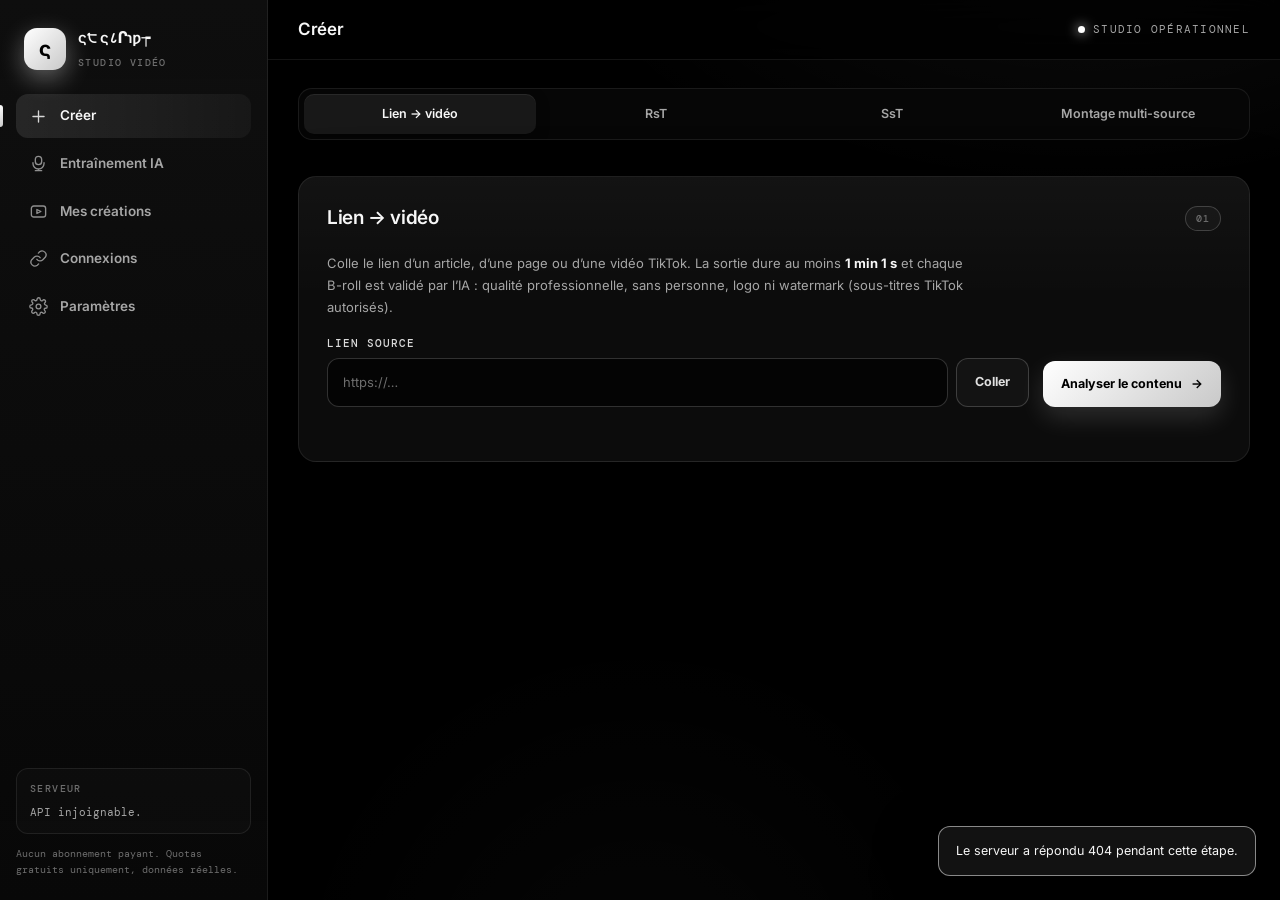
==== static/index.html @ 4347d770 "Sépare SsT et ajoute la mémoire visuelle IA Co-authored-by: arena-agent <297053741+arena-agent@users" ====
<!doctype html>
<html lang="fr">
<head>
  <meta charset="utf-8">
  <meta name="viewport" content="width=device-width, initial-scale=1, viewport-fit=cover">
  <meta name="theme-color" content="#000000">
  <meta name="description" content="ς੮ ς८Րɿƿ┮ — dashboard vidéo : lien → vidéo, RsT et montage multi-source TikTok.">
  <title>ς੮ ς८Րɿƿ┮ — Studio vidéo</title>
  <link rel="preconnect" href="https://fonts.googleapis.com">
  <link rel="preconnect" href="https://fonts.gstatic.com" crossorigin>
  <link href="https://fonts.googleapis.com/css2?family=Inter:wght@400;500;600;700;800&family=DM+Mono:wght@400;500&display=swap" rel="stylesheet">
  <link rel="stylesheet" href="/static/styles.css">
</head>
<body>
  <div class="app">

    <!-- ======================= BARRE LATÉRALE ======================= -->
    <aside class="sidebar" id="sidebar" aria-label="Navigation principale">
      <div class="brand">
        <div class="brand-mark" aria-hidden="true">ς</div>
        <div class="brand-text">
          <strong>ς੮ ς८Րɿƿ┮</strong>
          <span>Studio vidéo</span>
        </div>
      </div>

      <nav class="nav">
        <button class="nav-item active" data-view="creer">
          <svg viewBox="0 0 24 24" fill="none" stroke="currentColor" stroke-width="1.7" stroke-linecap="round" stroke-linejoin="round"><path d="M12 5v14M5 12h14"/></svg>
          <span>Créer</span>
        </button>
        <button class="nav-item" data-view="entrainement">
          <svg viewBox="0 0 24 24" fill="none" stroke="currentColor" stroke-width="1.7" stroke-linecap="round" stroke-linejoin="round"><path d="M12 3a4 4 0 0 0-4 4v2.5a4 4 0 0 0 8 0V7a4 4 0 0 0-4-4Z"/><path d="M5 11v1a7 7 0 0 0 14 0v-1M12 19v2M8 21h8"/></svg>
          <span>Entraînement IA</span>
        </button>
        <button class="nav-item" data-view="creations">
          <svg viewBox="0 0 24 24" fill="none" stroke="currentColor" stroke-width="1.7" stroke-linecap="round" stroke-linejoin="round"><rect x="3" y="5" width="18" height="14" rx="3"/><path d="m10 9.5 5 2.5-5 2.5z"/></svg>
          <span>Mes créations</span>
          <i class="nav-dot hidden" id="nav-dot"></i>
        </button>
        <button class="nav-item" data-view="connexions">
          <svg viewBox="0 0 24 24" fill="none" stroke="currentColor" stroke-width="1.7" stroke-linecap="round" stroke-linejoin="round"><path d="M10 13a5 5 0 0 0 7.5.5l3-3a5 5 0 0 0-7-7l-1.7 1.7"/><path d="M14 11a5 5 0 0 0-7.5-.5l-3 3a5 5 0 0 0 7 7l1.7-1.7"/></svg>
          <span>Connexions</span>
        </button>
        <button class="nav-item" data-view="parametres">
          <svg viewBox="0 0 24 24" fill="none" stroke="currentColor" stroke-width="1.7" stroke-linecap="round" stroke-linejoin="round"><circle cx="12" cy="12" r="3"/><path d="M19.4 15a1.7 1.7 0 0 0 .3 1.9l.1.1a2 2 0 1 1-2.8 2.8l-.1-.1a1.7 1.7 0 0 0-1.9-.3 1.7 1.7 0 0 0-1 1.5V21a2 2 0 1 1-4 0v-.2a1.7 1.7 0 0 0-1-1.5 1.7 1.7 0 0 0-1.9.3l-.1.1a2 2 0 1 1-2.8-2.8l.1-.1a1.7 1.7 0 0 0 .3-1.9 1.7 1.7 0 0 0-1.5-1H3a2 2 0 1 1 0-4h.2a1.7 1.7 0 0 0 1.5-1 1.7 1.7 0 0 0-.3-1.9l-.1-.1a2 2 0 1 1 2.8-2.8l.1.1a1.7 1.7 0 0 0 1.9.3h.1a1.7 1.7 0 0 0 1-1.5V3a2 2 0 1 1 4 0v.2a1.7 1.7 0 0 0 1 1.5h.1a1.7 1.7 0 0 0 1.9-.3l.1-.1a2 2 0 1 1 2.8 2.8l-.1.1a1.7 1.7 0 0 0-.3 1.9v.1a1.7 1.7 0 0 0 1.5 1H21a2 2 0 1 1 0 4h-.2a1.7 1.7 0 0 0-1.5 1z"/></svg>
          <span>Paramètres</span>
        </button>
      </nav>

      <div class="sidebar-foot">
        <div class="server-card" id="server-card">
          <p class="server-title">Serveur</p>
          <div class="server-rows" id="server-rows"><p class="server-row">Vérification…</p></div>
        </div>
        <p class="foot-note">Aucun abonnement payant. Quotas gratuits uniquement, données réelles.</p>
      </div>
    </aside>
    <div class="scrim" id="scrim" hidden></div>

    <!-- ======================= CONTENU PRINCIPAL ======================= -->
    <div class="main">
      <header class="topbar">
        <button class="burger" id="burger" aria-label="Ouvrir le menu">
          <svg viewBox="0 0 24 24" fill="none" stroke="currentColor" stroke-width="1.8" stroke-linecap="round"><path d="M4 7h16M4 12h16M4 17h16"/></svg>
        </button>
        <h1 class="view-title" id="view-title">Créer</h1>
        <div class="top-status" id="top-status"><i class="pulse"></i><span>Studio opérationnel</span></div>
      </header>

      <div class="content">

        <!-- ======================= VUE CRÉER ======================= -->
        <section class="view active" id="view-creer">

          <div class="seg tabs" role="tablist" id="tabs-creer">
            <button class="seg-item active" data-tab="lien" role="tab">Lien → vidéo</button>
            <button class="seg-item" data-tab="rst" role="tab">RsT</button>
            <button class="seg-item" data-tab="sst" role="tab">SsT</button>
            <button class="seg-item" data-tab="montage" role="tab">Montage multi-source</button>
          </div>

          <!-- Suivi réel de la génération -->
          <div class="card tracker hidden" id="tracker">
            <div class="tracker-head">
              <div class="tracker-copy">
                <p class="tracker-title" id="tracker-title">Génération en cours</p>
                <p class="tracker-detail" id="tracker-detail">Préparation…</p>
              </div>
              <span class="tracker-pct" id="tracker-pct">0%</span>
            </div>
            <div class="progress"><div class="progress-bar" id="tracker-bar"></div></div>
            <div class="tracker-extras">
              <div class="source-list hidden" id="tracker-sources"></div>
              <div class="rst-script hidden" id="tracker-script"></div>
            </div>
            <div class="tracker-actions">
              <button class="btn ghost danger" id="btn-cancel" disabled>Annuler le travail</button>
            </div>
          </div>

          <!-- ============ SECTION 1 : LIEN → VIDÉO ============ -->
          <div class="tool active" data-tool="lien">
            <div class="card">
              <div class="card-head">
                <h2>Lien → vidéo</h2>
                <span class="chip">01</span>
              </div>
              <p class="lead">Colle le lien d’un article, d’une page ou d’une vidéo TikTok. La sortie dure au moins <strong>1 min 1 s</strong> et chaque B-roll est validé par l’IA : qualité professionnelle, sans personne, logo ni watermark (sous-titres TikTok autorisés).</p>

              <div class="field-row">
                <div class="field grow">
                  <label for="lien-input">Lien source</label>
                  <div class="input-group">
                    <input id="lien-input" type="text" inputmode="url" placeholder="https://…" autocomplete="off">
                    <button class="btn ghost" id="lien-coller" type="button">Coller</button>
                  </div>
                </div>
                <button class="btn primary" id="btn-analyser"><span>Analyser le contenu</span><span aria-hidden="true">→</span></button>
              </div>
              <p class="status" id="statut-analyser"></p>

              <div class="hidden" id="etape-script">
                <div class="grid-2">
                  <div class="field">
                    <label for="hook">Accroche</label>
                    <textarea id="hook" rows="3"></textarea>
                  </div>
                  <div class="field">
                    <label for="corps">Script</label>
                    <textarea id="corps" rows="7"></textarea>
                  </div>
                </div>
                <div class="grid-2">
                  <div class="field">
                    <label for="mot-cle">Univers visuel (B-roll)</label>
                    <input id="mot-cle" type="text" placeholder="ex. atelier automobile cinématique">
                  </div>
                  <div class="field">
                    <label>Sous-titres</label>
                    <div class="styles" id="styles-lien"></div>
                  </div>
                </div>
                <div class="field voix-field">
                  <label for="voix-lien">Voix off · facultatif</label>
                  <div class="input-group">
                    <input id="voix-lien" class="file-input" type="file" accept=".mp3,.wav,.m4a,.aac,.ogg,.opus,audio/*">
                    <button class="btn ghost danger" id="voix-lien-clear" type="button">Retirer</button>
                  </div>
                  <p class="hint voix-hint" id="voix-lien-etat">Aucune voix off : la vidéo restera muette. MP3, WAV, M4A, AAC, OGG ou OPUS, 25 Mo maximum.</p>
                </div>
                <div class="actions">
                  <button class="btn primary" id="btn-video"><span>Générer la vidéo</span><span aria-hidden="true">✦</span></button>
                </div>
                <p class="status" id="statut-video"></p>
              </div>
            </div>
          </div>

          <!-- ============ SECTION 2 : RsT ============ -->
          <div class="tool" data-tool="rst">
            <div class="card">
              <div class="card-head">
                <h2>RsT</h2>
                <span class="chip">02</span>
              </div>
              <p class="lead">Colle <strong>jusqu’à 6 liens TikTok de départ</strong>, un par ligne. Chaque sortie dure au moins <strong>1 min 1 s</strong>. RsT analyse la vidéo, extrait <strong>3 ou 5 noms</strong>, puis l’IA ne conserve que des plans professionnels sans personne, logo ni watermark (sous-titres TikTok autorisés). Le rythme, les coupes, les zooms et les transitions reproduisent la grammaire de la source, en <strong>plans de 5 s maximum</strong>.</p>

              <div class="field">
                <div class="field-label-row">
                  <label class="field-label" for="rst-liens">Liens TikTok de départ — un par ligne</label>
                  <span class="counter" id="rst-liens-counter">0/6 liens</span>
                </div>
                <textarea id="rst-liens" rows="6" placeholder="https://www.tiktok.com/@…/video/…&#10;https://www.tiktok.com/@…/video/…"></textarea>
                <p class="hint" id="rst-liens-hint">Un travail indépendant par lien, traités l’un après l’autre par Render.</p>
                <div class="actions">
                  <button class="btn ghost" id="rst-coller" type="button">Coller</button>
                  <button class="btn ghost danger" id="rst-clear" type="button">Tout supprimer</button>
                </div>
              </div>

              <div class="field">
                <div class="field-label-row">
                  <label class="field-label" for="rst-noms-choices">Nombre de noms recherchés (TOP N)</label>
                </div>
                <div class="seg choices" id="rst-noms-choices">
                  <button class="seg-item active" data-noms="3" type="button">3 noms</button>
                  <button class="seg-item" data-noms="5" type="button">5 noms</button>
                </div>
                <p class="hint" id="rst-noms-hint">L’IA extrait les noms réellement cités dans la vidéo de départ (personnes, lieux, marques…). Chaque nom lance sa propre recherche TikTok, et chaque nom trouvé est représenté dans le montage.</p>
              </div>

              <div class="field voix-field">
                <label for="voix-rst">Voix off · facultatif</label>
                <div class="input-group">
                  <input id="voix-rst" class="file-input" type="file" accept=".mp3,.wav,.m4a,.aac,.ogg,.opus,audio/*">
                  <button class="btn ghost danger" id="voix-rst-clear" type="button">Retirer</button>
                </div>
                <p class="hint voix-hint" id="voix-rst-etat">Aucune voix off : les montages RsT resteront muets. La même voix off est appliquée à tous les liens lancés.</p>
                <p class="hint">Dans tous les cas, RsT livre à part le <strong>script .txt</strong> et une <strong>voix off .mp3 générée gratuitement</strong> (edge-tts, sans clé ni abonnement) : la vidéo finale reste muette, les deux fichiers se téléchargent à côté.</p>
              </div>

              <div class="actions">
                <button class="btn primary" id="btn-rst"><span>Trouver les vidéos et créer</span><span aria-hidden="true">✦</span></button>
              </div>
              <p class="status" id="statut-rst"></p>

              <div class="hidden" id="rst-jobs">
                <div class="list-head">
                  <h3>Travaux RsT en cours</h3>
                  <span class="counter" id="rst-jobs-counter"></span>
                </div>
                <div class="job-list" id="job-list"></div>
              </div>

              <div class="hidden" id="rst-resultats">
                <div class="list-head">
                  <h3>Vidéos trouvées par RsT</h3>
                  <span class="counter" id="rst-compteur"></span>
                </div>
                <p class="hint" id="rst-resume"></p>
                <div class="found-blocs" id="rst-found"></div>
              </div>
            </div>
          </div>

          <!-- ============ SECTION SsT : TOP N MANUEL ============ -->
          <div class="tool" data-tool="sst">
            <div class="card">
              <div class="card-head">
                <h2>SsT</h2>
                <span class="chip">03</span>
              </div>
              <p class="lead">Colle une vidéo TikTok source, choisis <strong>TOP 3 ou TOP 5</strong> et saisis exactement les noms à traiter. Ici, l’IA ne remplace ni n’invente jamais un nom : une recherche indépendante et équitable est lancée pour chaque nom. La vidéo source sert uniquement de référence de rythme et de montage.</p>
              <div class="field">
                <label for="sst-lien">Vidéo TikTok source</label>
                <div class="input-group">
                  <input id="sst-lien" type="text" inputmode="url" placeholder="https://www.tiktok.com/@…/video/…" autocomplete="off">
                  <button class="btn ghost" id="sst-coller" type="button">Coller</button>
                </div>
              </div>
              <div class="field">
                <label>Classement</label>
                <div class="seg choices" id="sst-nombre-choices">
                  <button class="seg-item active" data-sst-nombre="3" type="button">TOP 3</button>
                  <button class="seg-item" data-sst-nombre="5" type="button">TOP 5</button>
                </div>
              </div>
              <div class="field">
                <div class="field-label-row">
                  <label class="field-label">Noms saisis manuellement</label>
                  <span class="counter" id="sst-noms-counter">0/3</span>
                </div>
                <div class="sst-noms" id="sst-noms">
                  <input data-sst-nom="0" type="text" placeholder="Nom 1" autocomplete="off">
                  <input data-sst-nom="1" type="text" placeholder="Nom 2" autocomplete="off">
                  <input data-sst-nom="2" type="text" placeholder="Nom 3" autocomplete="off">
                  <input data-sst-nom="3" type="text" placeholder="Nom 4" autocomplete="off" hidden>
                  <input data-sst-nom="4" type="text" placeholder="Nom 5" autocomplete="off" hidden>
                </div>
                <p class="hint">Les noms sont transmis tels quels. Ils doivent être tous différents ; l’IA ne peut pas en ajouter un autre.</p>
              </div>
              <div class="field">
                <label for="sst-profil">Profil d’entraînement visuel · facultatif</label>
                <select id="sst-profil"><option value="">Aucun profil</option></select>
                <button class="btn ghost" id="sst-open-training" type="button">Ouvrir Entraînement IA ↗</button>
              </div>
              <div class="actions">
                <button class="btn primary" id="btn-sst"><span>Rechercher et créer SsT</span><span aria-hidden="true">✦</span></button>
              </div>
              <p class="status" id="statut-sst"></p>
              <div class="sst-rules">
                <span>✓ sources validées par Gemini</span><span>✓ plans ≤ 5 s</span><span>✓ sortie ≥ 1 min 1 s</span>
              </div>
            </div>
          </div>

          <!-- ============ SECTION 4 : MONTAGE MULTI-SOURCE ============ -->
          <div class="tool" data-tool="montage">
            <div class="card">
              <div class="card-head">
                <h2>Montage multi-source</h2>
                <span class="chip">04</span>
              </div>
              <p class="lead">Colle manuellement jusqu’à 20 liens TikTok. Chaque vidéo est regardée par l’IA ; seuls les plans professionnels sans personne, logo ni watermark (sous-titres TikTok autorisés) sont montés. La sortie dure au moins <strong>1 min 1 s</strong>.</p>

              <div class="seg sub" id="montage-tabs" role="tablist">
                <button class="seg-item active" data-mtab="script" role="tab">Script</button>
                <button class="seg-item" data-mtab="sources" role="tab">Sources</button>
                <button class="seg-item" data-mtab="reference" role="tab">Référence</button>
                <button class="seg-item" data-mtab="reglages" role="tab">Réglages</button>
              </div>

              <!-- Script -->
              <div class="mtab active" data-mtab="script">
                <div class="field">
                  <label for="mon-title">Nom de la création</label>
                  <input id="mon-title" type="text" maxlength="120" placeholder="ex. Freins carbone — vidéo 1">
                </div>
                <div class="field">
                  <label for="mon-hook">Accroche</label>
                  <textarea id="mon-hook" rows="3" placeholder="L’accroche guide les coupes rapides des 3 à 5 premières secondes."></textarea>
                </div>
                <div class="field">
                  <label for="mon-corps">Script</label>
                  <textarea id="mon-corps" rows="6" placeholder="Le corps du script, phrase par phrase."></textarea>
                </div>
              </div>

              <!-- Sources -->
              <div class="mtab" data-mtab="sources">
                <div class="meta-row">
                  <label class="field-label" for="mon-liens">Liens TikTok — un par ligne</label>
                  <span class="counter" id="liens-counter">0/20 liens</span>
                </div>
                <textarea id="mon-liens" rows="7" placeholder="https://www.tiktok.com/@…/video/…"></textarea>
                <p class="hint" id="source-limit">Paramètres après « ? » retirés, doublons supprimés.</p>
                <div class="actions spread">
                  <button class="btn ghost" id="btn-coller-sources" type="button">
                    <svg viewBox="0 0 24 24" fill="none" stroke="currentColor" stroke-width="1.7" stroke-linecap="round" stroke-linejoin="round"><rect x="8" y="3" width="8" height="4" rx="1"/><path d="M16 5h2a2 2 0 0 1 2 2v12a2 2 0 0 1-2 2H6a2 2 0 0 1-2-2V7a2 2 0 0 1 2-2h2"/></svg>
                    Coller
                  </button>
                  <button class="btn ghost" id="btn-diagnostic" type="button">
                    <svg viewBox="0 0 24 24" fill="none" stroke="currentColor" stroke-width="1.7" stroke-linecap="round" stroke-linejoin="round"><path d="M20 6 9 17l-5-5"/></svg>
                    Valider
                  </button>
                  <button class="btn ghost danger" id="btn-clear-sources" type="button">
                    <svg viewBox="0 0 24 24" fill="none" stroke="currentColor" stroke-width="1.7" stroke-linecap="round" stroke-linejoin="round"><path d="M3 6h18M8 6V4a1 1 0 0 1 1-1h6a1 1 0 0 1 1 1v2m2 0v14a2 2 0 0 1-2 2H8a2 2 0 0 1-2-2V6"/></svg>
                    Tout supprimer
                  </button>
                </div>

                <div class="diagnostic hidden" id="diagnostic">
                  <p class="diagnostic-title" id="diagnostic-title"></p>
                  <p class="estimate" id="estimate"></p>
                  <div class="source-list" id="diagnostic-sources"></div>
                </div>
              </div>

              <!-- Référence -->
              <div class="mtab" data-mtab="reference">
                <div class="field">
                  <label for="mon-style-ref">Vidéo TikTok de référence de montage · facultatif</label>
                  <div class="input-group">
                    <input id="mon-style-ref" type="text" inputmode="url" placeholder="https://www.tiktok.com/@…/video/…">
                    <button class="btn ghost" id="ref-coller" type="button">Coller</button>
                  </div>
                </div>
                <p class="hint">Le rythme, la cadence, les coupes, transitions, zooms et sous-titres sont reproduits aussi fidèlement que possible. Si ce champ reste vide, la première source sert automatiquement de référence. Ses images, son son, son texte, son logo et son watermark ne sont jamais copiés.</p>
                <div class="actions">
                  <button class="btn ghost" id="btn-reference"><span>Récupérer le script de la référence</span><span aria-hidden="true">→</span></button>
                </div>
                <p class="status" id="statut-reference"></p>
              </div>

              <!-- Réglages -->
              <div class="mtab" data-mtab="reglages">
                <div class="field">
                  <label>Mode de génération</label>
                  <div class="mode-cards" id="mode-cards">
                    <label class="mode-card">
                      <input type="radio" name="mode-global" value="rapide">
                      <strong>Rapide</strong>
                      <span>Export 720 × 1280, priorité à la vitesse sur Render gratuit.</span>
                    </label>
                    <label class="mode-card">
                      <input type="radio" name="mode-global" value="qualite">
                      <strong>Qualité</strong>
                      <span id="mode-qualite-desc">Encodage plus fin (CRF 21) et 1080 × 1920 si l’instance l’autorise.</span>
                    </label>
                  </div>
                </div>
                <div class="field">
                  <label>Intensité des transitions</label>
                  <div class="seg choices" id="intensite-choices">
                    <button class="seg-item" data-intensite="0" type="button">Aucune</button>
                    <button class="seg-item" data-intensite="1" type="button">Légère</button>
                    <button class="seg-item" data-intensite="2" type="button">Modérée</button>
                    <button class="seg-item" data-intensite="3" type="button">Forte</button>
                  </div>
                  <p class="hint">De « coupes franches uniquement » à « transitions appuyées entre chaque plan ». Ces réglages s’appliquent aux quatre sections.</p>
                </div>
                <div class="field">
                  <label>Sous-titres (sans référence de style)</label>
                  <div class="styles" id="styles-montage"></div>
                </div>
                <div class="field voix-field">
                  <label for="voix-montage">Voix off · facultatif</label>
                  <div class="input-group">
                    <input id="voix-montage" class="file-input" type="file" accept=".mp3,.wav,.m4a,.aac,.ogg,.opus,audio/*">
                    <button class="btn ghost danger" id="voix-montage-clear" type="button">Retirer</button>
                  </div>
                  <p class="hint voix-hint" id="voix-montage-etat">Aucune voix off : le montage restera muet. MP3, WAV, M4A, AAC, OGG ou OPUS, 25 Mo maximum.</p>
                </div>
                <p class="hint" id="export-courant"></p>
              </div>

              <div class="actions spread wrap">
                <button class="btn ghost" id="btn-add-project" disabled>+ Ajouter à la file</button>
                <button class="btn primary" id="btn-montage" disabled><span>Créer la vidéo</span><span aria-hidden="true">✦</span></button>
              </div>
              <p class="status" id="statut-montage"></p>

              <div class="drafts hidden" id="batch-drafts">
                <div class="list-head">
                  <h3>Projets préparés</h3>
                  <span class="counter" id="batch-counter">0/6</span>
                </div>
                <div class="draft-list" id="batch-draft-list"></div>
                <button class="btn primary full" id="btn-launch-batch"><span>Lancer la file</span><span aria-hidden="true">✦</span></button>
              </div>
            </div>
          </div>
        </section>

        <!-- ======================= VUE ENTRAÎNEMENT IA (séparée de Créer) ======================= -->
        <section class="view" id="view-entrainement">
          <div class="card">
            <div class="card-head"><h2>Entraînement IA</h2><span class="chip">VISUEL</span></div>
            <p class="lead">Crée une mémoire visuelle persistante par sujet. Gemini regarde chaque exemple, repère les passages propres et conserve une signature positive et négative. Les nouvelles candidates ne sont ajoutées qu’après leur validation visuelle complète.</p>
            <div class="grid-2 training-form">
              <div class="field">
                <label for="profil-nom">Nom du sujet</label>
                <input id="profil-nom" type="text" maxlength="160" placeholder="Sujet à reconnaître exactement">
              </div>
              <div class="field">
                <label for="profil-alias">Alias</label>
                <input id="profil-alias" type="text" placeholder="un alias, un autre alias">
              </div>
            </div>
            <div class="grid-2">
              <div class="field">
                <label for="profil-bons">Bons exemples TikTok</label>
                <textarea id="profil-bons" rows="6" placeholder="Un lien TikTok par ligne"></textarea>
                <p class="hint">Plans propres du sujet demandé : Gemini vérifiera sujet, timestamps, personnes, watermark, logos et textes.</p>
              </div>
              <div class="field">
                <label for="profil-mauvais">Mauvais exemples TikTok</label>
                <textarea id="profil-mauvais" rows="6" placeholder="Un lien TikTok par ligne"></textarea>
                <p class="hint">Contre-exemples : hors sujet, personne, watermark, logo ajouté, pseudo, sticker ou mauvaise qualité.</p>
              </div>
            </div>
            <div class="actions">
              <button class="btn primary" id="btn-analyser-profil"><span>Analyser avec l’IA et alimenter</span><span aria-hidden="true">✦</span></button>
              <button class="btn ghost" id="btn-nouveau-profil" type="button">Nouveau profil</button>
            </div>
            <p class="status" id="statut-profil"></p>
            <div class="training-result hidden" id="training-result"></div>
          </div>
          <div class="card">
            <div class="card-head"><h2>Profils mémorisés</h2><span class="counter" id="training-profile-count">0 profil</span></div>
            <p class="hint">Synchronisés entre le localStorage de ce navigateur et le fichier JSON privé de ta session serveur. Supprimer un profil le retire des deux emplacements.</p>
            <div class="training-profile-list" id="training-profile-list"><p class="hint">Chargement…</p></div>
          </div>
        </section>

        <!-- ======================= VUE MES CRÉATIONS ======================= -->
        <section class="view" id="view-creations">
          <div class="card player-card hidden" id="player-card">
            <p class="section-label" id="player-title">Dernier rendu</p>
            <div class="player-frame"><video id="lecteur" controls playsinline></video></div>
            <div class="player-actions">
              <a class="btn ghost" id="telecharger" download>
                <svg viewBox="0 0 24 24" fill="none" stroke="currentColor" stroke-width="1.7" stroke-linecap="round" stroke-linejoin="round"><path d="M12 3v12m0 0 4-4m-4 4-4-4M4 17v2a2 2 0 0 0 2 2h12a2 2 0 0 0 2-2v-2"/></svg>
                Télécharger
              </a>
              <button class="btn ghost" id="save-drive">Envoyer sur Drive</button>
              <a class="btn ghost hidden" id="drive-link" target="_blank" rel="noopener">Ouvrir dans Drive ↗</a>
            </div>
            <p class="drive-message" id="drive-message"></p>
          </div>

          <div class="card">
            <div class="card-head">
              <h2>Mes créations</h2>
              <button class="icon-btn" id="refresh-history" title="Actualiser" aria-label="Actualiser">
                <svg viewBox="0 0 24 24" fill="none" stroke="currentColor" stroke-width="1.8" stroke-linecap="round" stroke-linejoin="round"><path d="M21 12a9 9 0 1 1-2.6-6.3M21 3v6h-6"/></svg>
              </button>
            </div>
            <p class="hint">Historique réel des 6 dernières heures de ce navigateur : progression en direct, lecture, téléchargement, Drive et annulation. Une actualisation reprend le suivi.</p>
            <div class="history-list" id="history-list"><p class="hint">Chargement…</p></div>
          </div>
        </section>

        <!-- ======================= VUE CONNEXIONS ======================= -->
        <section class="view" id="view-connexions">
          <div class="card connexions">
            <div class="card-head"><h2>Connexions</h2></div>
            <p class="lead">Connecte tes comptes pour la sauvegarde automatique sur Google Drive et l’accès TikTok. Aucun faux compte : chaque connexion passe par l’OAuth officiel du service concerné.</p>

            <div class="integration">
              <div class="integration-top">
                <div class="service-icon tiktok" aria-hidden="true">
                  <svg viewBox="0 0 24 24" fill="currentColor"><path d="M19.59 6.69a4.83 4.83 0 0 1-3.77-4.25V2h-3.45v13.67a2.9 2.9 0 1 1-2-2.76V9.4a6.34 6.34 0 1 0 5.45 6.27V8.73a8.2 8.2 0 0 0 4.77 1.52V6.82c-.34 0-.67-.05-1-.13Z"/></svg>
                </div>
                <div class="service-info">
                  <p class="service-name">TikTok</p>
                  <p class="service-state" id="tiktok-state">Vérification…</p>
                </div>
              </div>
              <button class="btn ghost full" id="connect-tiktok">Connecter TikTok</button>
            </div>

            <div class="integration">
              <div class="integration-top">
                <div class="service-icon drive" aria-hidden="true">
                  <svg viewBox="0 0 24 24"><path fill="#4285F4" d="m8.5 3-6 10.4 3 5.2 6-10.4z"/><path fill="#34A853" d="M8.5 3h6l6 10.4h-6z"/><path fill="#FBBC04" d="M5.5 18.6h12l3-5.2h-12z"/></svg>
                </div>
                <div class="service-info">
                  <p class="service-name">Google Drive</p>
                  <p class="service-state" id="drive-state">Vérification…</p>
                </div>
              </div>
              <button class="btn ghost full" id="connect-drive">Activer la sauvegarde</button>
            </div>

            <p class="foot-note">Les jetons restent côté serveur et ne sont jamais inclus dans le code. Aucun abonnement payant n’est nécessaire.</p>
          </div>
        </section>

        <!-- ======================= VUE PARAMÈTRES ======================= -->
        <section class="view" id="view-parametres">
          <div class="card">
            <div class="card-head"><h2>Paramètres de génération</h2></div>
            <p class="lead">Ces réglages s’appliquent aux quatre sections : Lien → vidéo, RsT, SsT et Montage multi-source. Ils sont conservés dans ce navigateur.</p>

            <div class="field">
              <label>Mode de génération</label>
              <div class="mode-cards" id="mode-cards-parametres">
                <label class="mode-card">
                  <input type="radio" name="mode-parametres" value="rapide">
                  <strong>Rapide</strong>
                  <span>Export 720 × 1280 · 24 FPS · pensé pour finir dans les quotas Render gratuits.</span>
                </label>
                <label class="mode-card">
                  <input type="radio" name="mode-parametres" value="qualite">
                  <strong>Qualité</strong>
                  <span>Encodage plus fin (CRF 21) et 1080 × 1920 si l’instance l’autorise, sinon 720 × 1280.</span>
                </label>
              </div>
            </div>

            <div class="field">
              <label>Intensité des transitions</label>
              <div class="seg choices" id="intensite-choices-parametres">
                <button class="seg-item" data-intensite="0" type="button">Aucune</button>
                <button class="seg-item" data-intensite="1" type="button">Légère</button>
                <button class="seg-item" data-intensite="2" type="button">Modérée</button>
                <button class="seg-item" data-intensite="3" type="button">Forte</button>
              </div>
              <p class="hint">« Aucune » ne garde que des coupes franches ; « Forte » appuie les fondus, glissements et zooms entre les plans.</p>
            </div>
            <p class="hint" id="export-courant-parametres"></p>
          </div>

          <div class="card">
            <div class="card-head"><h2>Serveur</h2></div>
            <div class="server-rows big" id="parametres-server"></div>
            <p class="foot-note">Limites réelles de cette instance, lues depuis l’API. Aucune donnée n’est inventée : si un service est absent, il est signalé comme tel.</p>
          </div>
        </section>

      </div>
    </div>
  </div>

  <div class="toast" id="toast" role="status" aria-live="polite"></div>

  <script src="/static/job-utils.js"></script>
  <script src="/static/main.js"></script>
</body>
</html>
---- static/styles.css ----
/* =====================================================================
   ς੮ ς८Րɿƿ┮ — Dashboard vidéo · thème noir & blanc minimal
   HTML/CSS/JS natif uniquement, aucune dépendance.
   ===================================================================== */

:root {
  /* Thème noir & blanc minimal : aucun violet, aucun cyan. L'accent est le blanc pur. */
  --bg: #000000;
  --bg-soft: #060606;
  --panel: #0c0c0c;
  --panel-2: #121212;
  --panel-3: #181818;
  --line: rgba(255, 255, 255, 0.08);
  --line-strong: rgba(255, 255, 255, 0.18);
  --text: #f7f7f7;
  --muted: #a6a6a6;
  --faint: #6e6e6e;
  --accent: #ffffff;
  --accent-2: #d4d4d4;
  --accent-soft: rgba(255, 255, 255, 0.10);
  --accent-grad: linear-gradient(135deg, #ffffff 0%, #c9c9c9 100%);
  --on-accent: #000000;
  --success: #ffffff;
  --success-soft: rgba(255, 255, 255, 0.10);
  --warning: #bdbdbd;
  --danger: #ffffff;
  --danger-soft: rgba(255, 255, 255, 0.08);
  --radius: 18px;
  --radius-sm: 12px;
  --shadow: 0 22px 60px rgba(0, 0, 0, 0.75);
  --font-sans: "Inter", system-ui, -apple-system, "Segoe UI", sans-serif;
  --font-display: "Inter", var(--font-sans);
  --font-mono: "DM Mono", ui-monospace, "SF Mono", monospace;
  --sidebar-w: 268px;
}

* { box-sizing: border-box; margin: 0; padding: 0; }

html {
  color-scheme: dark;
  -webkit-text-size-adjust: 100%;
}

body {
  min-width: 320px;
  min-height: 100vh;
  color: var(--text);
  background: var(--bg);
  font-family: var(--font-sans);
  font-size: 14px;
  line-height: 1.6;
  -webkit-font-smoothing: antialiased;
  overflow-x: hidden;
}

body::before {
  content: "";
  position: fixed;
  inset: 0;
  z-index: -1;
  background:
    radial-gradient(900px 500px at 85% -10%, rgba(255, 255, 255, 0.055), transparent 60%),
    radial-gradient(700px 420px at -10% 30%, rgba(255, 255, 255, 0.03), transparent 55%),
    radial-gradient(600px 600px at 50% 110%, rgba(255, 255, 255, 0.025), transparent 60%);
  pointer-events: none;
}

button, input, textarea, select { font: inherit; color: inherit; }
button, a { color: inherit; }
button { cursor: pointer; background: none; border: 0; }
a { text-decoration: none; }
svg { display: block; }

.hidden { display: none !important; }

/* ============================== STRUCTURE ============================== */

.app {
  display: grid;
  grid-template-columns: var(--sidebar-w) minmax(0, 1fr);
  min-height: 100vh;
}

/* ============================== BARRE LATÉRALE ============================== */

.sidebar {
  position: sticky;
  top: 0;
  display: flex;
  flex-direction: column;
  height: 100vh;
  padding: 22px 16px;
  border-right: 1px solid var(--line);
  background: linear-gradient(180deg, rgba(20, 20, 20, 0.6), rgba(10, 10, 10, 0.4)), var(--bg-soft);
  backdrop-filter: blur(14px);
  z-index: 40;
}

.brand {
  display: flex;
  align-items: center;
  gap: 12px;
  padding: 4px 8px 22px;
}

.brand-mark {
  display: grid;
  place-items: center;
  width: 42px;
  height: 42px;
  flex: none;
  border-radius: 13px;
  background: var(--accent-grad);
  color: var(--on-accent);
  font-family: var(--font-display);
  font-size: 21px;
  font-weight: 700;
  box-shadow: 0 8px 24px rgba(255, 255, 255, 0.35);
}

.brand-text { min-width: 0; }
.brand-text strong {
  display: block;
  overflow: hidden;
  font-family: var(--font-display);
  font-size: 15px;
  font-weight: 600;
  letter-spacing: -0.02em;
  text-overflow: ellipsis;
  white-space: nowrap;
}
.brand-text span {
  color: var(--faint);
  font: 500 10px/1.4 var(--font-mono);
  letter-spacing: 0.14em;
  text-transform: uppercase;
}

.nav { display: grid; gap: 4px; }

.nav-item {
  position: relative;
  display: flex;
  align-items: center;
  gap: 12px;
  padding: 11px 13px;
  border-radius: var(--radius-sm);
  color: var(--muted);
  font-size: 13.5px;
  font-weight: 600;
  transition: background 0.18s ease, color 0.18s ease;
}

.nav-item svg { width: 19px; height: 19px; flex: none; opacity: 0.85; }

.nav-item:hover { color: var(--text); background: rgba(255, 255, 255, 0.04); }

.nav-item.active {
  color: var(--text);
  background: linear-gradient(90deg, var(--accent-soft), rgba(255, 255, 255, 0.04));
}

.nav-item.active::before {
  content: "";
  position: absolute;
  left: -16px;
  width: 3px;
  height: 22px;
  border-radius: 0 3px 3px 0;
  background: var(--accent-grad);
}

.nav-dot {
  width: 7px;
  height: 7px;
  margin-left: auto;
  border-radius: 50%;
  background: var(--accent-2);
  box-shadow: 0 0 10px var(--accent-2);
  animation: pulse-dot 1.6s ease infinite;
}

@keyframes pulse-dot {
  0%, 100% { transform: scale(1); opacity: 1; }
  50% { transform: scale(0.6); opacity: 0.55; }
}

.sidebar-foot { margin-top: auto; display: grid; gap: 12px; }

.server-card {
  padding: 13px;
  border: 1px solid var(--line);
  border-radius: var(--radius-sm);
  background: rgba(255, 255, 255, 0.02);
}

.server-title {
  margin-bottom: 9px;
  color: var(--faint);
  font: 500 10px var(--font-mono);
  letter-spacing: 0.14em;
  text-transform: uppercase;
}

.server-rows { display: grid; gap: 6px; }

.server-row {
  display: flex;
  align-items: center;
  justify-content: space-between;
  gap: 10px;
  color: var(--muted);
  font: 400 11px/1.5 var(--font-mono);
}

.server-row b { display: flex; align-items: center; gap: 6px; font-weight: 400; }
.server-row i {
  width: 6px;
  height: 6px;
  flex: none;
  border-radius: 50%;
  background: var(--success);
}
.server-row i.off { background: var(--danger); }
.server-row i.mid { background: var(--warning); }
.server-row span { color: var(--faint); }

.foot-note {
  color: var(--faint);
  font: 400 10px/1.6 var(--font-mono);
}

/* ============================== MAIN / TOPBAR ============================== */

.main { min-width: 0; display: flex; flex-direction: column; }

.topbar {
  position: sticky;
  top: 0;
  z-index: 30;
  display: flex;
  align-items: center;
  gap: 14px;
  padding: 16px 30px;
  border-bottom: 1px solid var(--line);
  background: rgba(0, 0, 0, 0.72);
  backdrop-filter: blur(16px);
}

.burger {
  display: none;
  width: 40px;
  height: 40px;
  align-items: center;
  justify-content: center;
  border: 1px solid var(--line-strong);
  border-radius: 10px;
  color: var(--muted);
}

.burger svg { width: 19px; height: 19px; }

.view-title {
  font-family: var(--font-display);
  font-size: 17px;
  font-weight: 600;
  letter-spacing: -0.02em;
}

.top-status {
  display: flex;
  align-items: center;
  gap: 8px;
  margin-left: auto;
  color: var(--muted);
  font: 400 10.5px var(--font-mono);
  letter-spacing: 0.12em;
  text-transform: uppercase;
}

.pulse {
  width: 7px;
  height: 7px;
  border-radius: 50%;
  background: var(--success);
  box-shadow: 0 0 12px var(--success);
  animation: pulse-dot 2s ease infinite;
}

.content {
  width: min(1160px, 100%);
  margin: 0 auto;
  padding: 28px 30px 70px;
}

.view { display: none; animation: view-in 0.3s ease; }
.view.active { display: grid; gap: 18px; }

@keyframes view-in {
  from { opacity: 0; transform: translateY(6px); }
}

/* ============================== CARTES ============================== */

.card {
  padding: 26px 28px;
  border: 1px solid var(--line);
  border-radius: var(--radius);
  background:
    linear-gradient(180deg, rgba(255, 255, 255, 0.028), rgba(255, 255, 255, 0) 42%),
    var(--panel);
  box-shadow: var(--shadow);
}

.card-head {
  display: flex;
  align-items: center;
  justify-content: space-between;
  gap: 16px;
  margin-bottom: 18px;
}

.card-head h2 {
  font-family: var(--font-display);
  font-size: 19px;
  font-weight: 600;
  letter-spacing: -0.02em;
}

.chip {
  padding: 5px 10px;
  border: 1px solid var(--line-strong);
  border-radius: 999px;
  background: rgba(255, 255, 255, 0.03);
  color: var(--faint);
  font: 500 10px var(--font-mono);
  letter-spacing: 0.12em;
}

.lead { max-width: 640px; color: var(--muted); font-size: 13px; line-height: 1.7; }
.lead strong { color: var(--text); }

.section-label {
  margin-bottom: 14px;
  color: var(--faint);
  font: 500 10px var(--font-mono);
  letter-spacing: 0.14em;
  text-transform: uppercase;
}

/* ============================== SEGMENTED / TABS ============================== */

.seg {
  display: flex;
  gap: 4px;
  padding: 5px;
  border: 1px solid var(--line);
  border-radius: 14px;
  background: var(--bg-soft);
  overflow-x: auto;
  scrollbar-width: none;
}
.seg::-webkit-scrollbar { display: none; }

.seg-item {
  flex: 1;
  min-height: 40px;
  padding: 9px 16px;
  border-radius: 10px;
  color: var(--muted);
  font-size: 12.5px;
  font-weight: 600;
  white-space: nowrap;
  transition: background 0.18s ease, color 0.18s ease, box-shadow 0.18s ease;
}

.seg-item:hover { color: var(--text); }

.seg-item.active {
  color: var(--text);
  background: var(--panel-3);
  box-shadow: inset 0 1px 0 rgba(255, 255, 255, 0.07), 0 4px 14px rgba(0, 0, 0, 0.3);
}

.tabs { margin-bottom: 18px; }
.seg.sub { margin: 4px 0 20px; }
.seg.choices { flex-wrap: wrap; }

.tool { display: none; }
.tool.active { display: block; animation: view-in 0.25s ease; }

.mtab { display: none; }
.mtab.active { display: grid; gap: 4px; animation: view-in 0.2s ease; }

/* ============================== FORMULAIRES ============================== */

.field { display: grid; gap: 8px; min-width: 0; }
.field > label,
.field-label {
  color: #dadada;
  font: 500 11px var(--font-mono);
  letter-spacing: 0.09em;
  text-transform: uppercase;
}

input[type="text"], textarea {
  width: 100%;
  padding: 13px 15px;
  border: 1px solid var(--line-strong);
  border-radius: var(--radius-sm);
  outline: 0;
  background: rgba(0, 0, 0, 0.65);
  color: var(--text);
  font-size: 13px;
  transition: border-color 0.18s ease, box-shadow 0.18s ease;
}

textarea { resize: vertical; min-height: 84px; line-height: 1.65; }

input::placeholder, textarea::placeholder { color: var(--faint); }

input:focus, textarea:focus {
  border-color: rgba(255, 255, 255, 0.65);
  box-shadow: 0 0 0 3px rgba(255, 255, 255, 0.16);
}

.input-group { display: flex; gap: 8px; min-width: 0; }
.input-group input { flex: 1; min-width: 0; }

.field-row {
  display: flex;
  align-items: flex-end;
  gap: 14px;
  margin: 18px 0 4px;
}

.field-row .field.grow { flex: 1; }
.field-row .btn { flex: none; min-height: 46px; }

.grid-2 {
  display: grid;
  grid-template-columns: 1fr 1fr;
  gap: 16px;
  margin: 14px 0;
}

.meta-row {
  display: flex;
  align-items: center;
  justify-content: space-between;
  gap: 12px;
  margin-bottom: 8px;
}

.counter {
  color: var(--faint);
  font: 500 10.5px var(--font-mono);
}
.counter.over { color: var(--danger); }

.hint {
  margin-top: 7px;
  color: var(--faint);
  font: 400 10.5px/1.65 var(--font-mono);
}

.status {
  min-height: 18px;
  margin-top: 10px;
  color: var(--muted);
  font: 400 11px/1.6 var(--font-mono);
}
.status.error { color: var(--danger); }
.status.success { color: var(--success); }

/* ============================== BOUTONS ============================== */

.btn {
  display: inline-flex;
  align-items: center;
  justify-content: center;
  gap: 9px;
  min-height: 44px;
  padding: 0 18px;
  border-radius: var(--radius-sm);
  font-size: 12.5px;
  font-weight: 700;
  transition: transform 0.15s ease, filter 0.15s ease, background 0.15s ease, border-color 0.15s ease;
}

.btn svg { width: 15px; height: 15px; flex: none; }

.btn.primary {
  background: var(--accent-grad);
  color: var(--on-accent);
  box-shadow: 0 10px 26px rgba(255, 255, 255, 0.14);
}
.btn.primary:hover:not(:disabled) { filter: brightness(1.08); transform: translateY(-1px); }

.btn.ghost {
  border: 1px solid var(--line-strong);
  background: rgba(255, 255, 255, 0.03);
  color: #e0e0e0;
}
.btn.ghost:hover:not(:disabled) { background: rgba(255, 255, 255, 0.07); border-color: rgba(255, 255, 255, 0.24); }

.btn.ghost.danger { color: #ededed; border-color: rgba(255, 255, 255, 0.35); background: var(--danger-soft); }
.btn.ghost.danger:hover:not(:disabled) { background: rgba(255, 255, 255, 0.16); }

.btn:disabled { opacity: 0.45; cursor: not-allowed; transform: none; }

.btn.full { width: 100%; }

.actions { display: flex; gap: 10px; margin-top: 16px; flex-wrap: wrap; }
.actions.spread { justify-content: space-between; }
.actions.spread.wrap { flex-wrap: wrap; }

.icon-btn {
  display: grid;
  place-items: center;
  width: 38px;
  height: 38px;
  flex: none;
  border: 1px solid var(--line-strong);
  border-radius: 10px;
  color: var(--muted);
  transition: color 0.15s ease, border-color 0.15s ease;
}
.icon-btn:hover { color: var(--text); border-color: rgba(255, 255, 255, 0.3); }
.icon-btn svg { width: 16px; height: 16px; }

/* ============================== SÉLECTEURS DE STYLE / MODE ============================== */

.styles { display: flex; gap: 7px; flex-wrap: wrap; }

.styles label {
  padding: 9px 13px;
  border: 1px solid var(--line-strong);
  border-radius: 999px;
  color: var(--muted);
  font-size: 11.5px;
  cursor: pointer;
  transition: all 0.15s ease;
}

.styles label:has(input:checked) {
  border-color: rgba(255, 255, 255, 0.6);
  background: var(--accent-soft);
  color: var(--text);
}

.styles input { display: none; }

.mode-cards { display: grid; grid-template-columns: 1fr 1fr; gap: 10px; }

.mode-card {
  display: grid;
  gap: 3px;
  padding: 15px 16px;
  border: 1px solid var(--line-strong);
  border-radius: var(--radius-sm);
  background: rgba(255, 255, 255, 0.02);
  cursor: pointer;
  transition: all 0.15s ease;
}

.mode-card strong { font-family: var(--font-display); font-size: 13.5px; font-weight: 600; }
.mode-card span { color: var(--faint); font-size: 11px; line-height: 1.55; }
.mode-card input { display: none; }

.mode-card:has(input:checked) {
  border-color: rgba(255, 255, 255, 0.6);
  background: var(--accent-soft);
  box-shadow: 0 0 0 3px rgba(255, 255, 255, 0.12);
}
.mode-card:has(input:checked) span { color: var(--muted); }

/* ============================== SUIVI DE GÉNÉRATION ============================== */

.tracker {
  border-color: rgba(255, 255, 255, 0.35);
  background:
    linear-gradient(180deg, rgba(255, 255, 255, 0.07), rgba(255, 255, 255, 0) 46%),
    var(--panel);
}

.tracker-head {
  display: flex;
  align-items: flex-start;
  justify-content: space-between;
  gap: 14px;
}

.tracker-title {
  font-family: var(--font-display);
  font-size: 15px;
  font-weight: 600;
}

.tracker-detail {
  margin-top: 4px;
  color: var(--muted);
  font: 400 11px/1.6 var(--font-mono);
}

.tracker-pct {
  flex: none;
  color: var(--accent-2);
  font: 500 15px var(--font-mono);
}

.progress {
  height: 8px;
  margin-top: 14px;
  overflow: hidden;
  border-radius: 999px;
  background: rgba(255, 255, 255, 0.06);
}

.progress-bar {
  width: 0;
  height: 100%;
  border-radius: inherit;
  background: var(--accent-grad);
  box-shadow: 0 0 14px rgba(255, 255, 255, 0.35);
  transition: width 0.5s ease;
}

.tracker-extras { margin-top: 6px; }
.tracker-actions { margin-top: 14px; }

.rst-script {
  margin-top: 12px;
  padding: 13px 15px;
  border: 1px solid var(--line);
  border-radius: var(--radius-sm);
  background: rgba(0, 0, 0, 0.5);
}

.rst-script strong {
  display: block;
  color: var(--text);
  font-size: 12.5px;
}

.rst-script p {
  margin-top: 6px;
  color: var(--muted);
  font-size: 12px;
  line-height: 1.65;
}

/* ============================== LISTES DE SOURCES ============================== */

.source-list {
  display: grid;
  gap: 4px;
  max-height: 240px;
  margin-top: 12px;
  overflow: auto;
  padding-right: 4px;
}

.source-item {
  display: grid;
  grid-template-columns: 10px minmax(0, 1fr);
  gap: 10px;
  align-items: start;
  padding: 9px 2px;
  border-top: 1px solid var(--line);
  color: var(--muted);
  font: 400 10.5px/1.55 var(--font-mono);
}

.source-item i {
  width: 7px;
  height: 7px;
  margin-top: 4px;
  border-radius: 50%;
  background: var(--success);
}

.source-item.error i { background: var(--danger); }
.source-item.warn i { background: var(--warning); }

.source-item strong {
  display: block;
  overflow: hidden;
  color: #dcdcdc;
  text-overflow: ellipsis;
  white-space: nowrap;
  font-weight: 400;
}

/* ============================== RsT : VIDÉOS TROUVÉES ============================== */

.list-head {
  display: flex;
  align-items: baseline;
  justify-content: space-between;
  gap: 12px;
  margin-top: 22px;
}

.list-head h3 {
  font-family: var(--font-display);
  font-size: 15px;
  font-weight: 600;
  letter-spacing: -0.01em;
}

.found-list {
  display: grid;
  gap: 8px;
  max-height: 460px;
  margin-top: 12px;
  overflow: auto;
  padding-right: 4px;
}

.found-item {
  display: flex;
  gap: 13px;
  align-items: flex-start;
  padding: 12px 14px;
  border: 1px solid var(--line);
  border-radius: var(--radius-sm);
  background: rgba(255, 255, 255, 0.02);
}

.found-item.selected { border-color: rgba(255, 255, 255, 0.28); background: var(--success-soft); }

.found-icon {
  display: grid;
  place-items: center;
  width: 36px;
  height: 36px;
  flex: none;
  border-radius: 10px;
  background: var(--panel-3);
  color: var(--accent-2);
}

.found-icon svg { width: 16px; height: 16px; }

.found-info { min-width: 0; flex: 1; }

.found-info strong {
  display: block;
  overflow: hidden;
  font-size: 12.5px;
  font-weight: 700;
  text-overflow: ellipsis;
  white-space: nowrap;
}

.found-title {
  display: -webkit-box;
  -webkit-box-orient: vertical;
  -webkit-line-clamp: 2;
  overflow: hidden;
  margin-top: 2px;
  color: var(--muted);
  font-size: 11.5px;
  line-height: 1.5;
}

.found-meta {
  display: block;
  margin-top: 5px;
  color: var(--faint);
  font: 400 10px var(--font-mono);
}

.found-rejet {
  display: block;
  margin-top: 4px;
  color: var(--warning);
  font: 400 10px var(--font-mono);
}

/* Nom du TOP N qui a permis de trouver cette vidéo. */
.found-nom {
  display: block;
  margin-top: 4px;
  color: var(--text);
  font: 400 10px var(--font-mono);
  opacity: 0.75;
}

.found-side { display: grid; gap: 6px; justify-items: end; flex: none; }

.badge {
  padding: 4px 9px;
  border-radius: 999px;
  font: 500 9.5px var(--font-mono);
  letter-spacing: 0.06em;
  text-transform: uppercase;
}

.badge.ok { color: var(--success); background: var(--success-soft); }
.badge.ko { color: var(--faint); background: rgba(255, 255, 255, 0.05); }

.found-open {
  color: var(--accent-2);
  font: 500 10px var(--font-mono);
}
.found-open:hover { text-decoration: underline; }

/* ============================== DIAGNOSTIC ============================== */

.diagnostic {
  margin-top: 16px;
  padding: 15px;
  border: 1px solid var(--line);
  border-radius: var(--radius-sm);
  background: rgba(0, 0, 0, 0.5);
}

.diagnostic-title { font-size: 12.5px; font-weight: 700; }

.estimate {
  margin-top: 5px;
  color: var(--success);
  font: 500 11px/1.6 var(--font-mono);
}
.estimate.warning { color: var(--warning); }

/* ============================== FILE DE PROJETS ============================== */

.drafts {
  margin-top: 18px;
  padding: 16px;
  border: 1px solid var(--line);
  border-radius: var(--radius-sm);
  background: rgba(0, 0, 0, 0.5);
}

.draft-list { display: grid; gap: 8px; margin: 12px 0; }

.draft-item {
  padding: 11px 13px;
  border: 1px solid var(--line);
  border-radius: 10px;
  background: rgba(255, 255, 255, 0.02);
}

.draft-top {
  display: flex;
  align-items: center;
  justify-content: space-between;
  gap: 10px;
}

.draft-title {
  overflow: hidden;
  font-size: 12px;
  font-weight: 700;
  text-overflow: ellipsis;
  white-space: nowrap;
}

.draft-meta { margin-top: 4px; color: var(--faint); font: 400 10px/1.5 var(--font-mono); }

.draft-remove { flex: none; color: #e6e6e6; font-size: 16px; line-height: 1; }
.draft-remove:hover { color: var(--danger); }

/* ============================== MES CRÉATIONS ============================== */

.player-card { padding: 22px; }

.player-frame {
  overflow: hidden;
  border-radius: var(--radius-sm);
  background: #050505;
}

.player-frame video {
  display: block;
  width: 100%;
  max-height: 64vh;
  background: #050505;
}

.player-actions {
  display: flex;
  gap: 9px;
  flex-wrap: wrap;
  margin-top: 14px;
}

.player-actions .btn { flex: 1; min-width: 150px; }

.drive-message {
  margin-top: 10px;
  color: var(--muted);
  font: 400 10.5px/1.6 var(--font-mono);
}
.drive-message a { color: var(--success); }

.history-list { display: grid; gap: 10px; margin-top: 14px; max-height: 640px; overflow: auto; padding-right: 4px; }

.history-item {
  padding: 15px 17px;
  border: 1px solid var(--line);
  border-radius: var(--radius-sm);
  background: rgba(255, 255, 255, 0.02);
}

.history-top {
  display: flex;
  align-items: center;
  justify-content: space-between;
  gap: 12px;
}

.history-title {
  display: flex;
  align-items: center;
  gap: 9px;
  overflow: hidden;
  font-size: 13px;
  font-weight: 700;
  text-overflow: ellipsis;
  white-space: nowrap;
}

.history-type {
  flex: none;
  padding: 3px 8px;
  border-radius: 999px;
  background: var(--accent-soft);
  color: #ffffff;
  font: 500 9px var(--font-mono);
  letter-spacing: 0.07em;
  text-transform: uppercase;
}

.history-pct { flex: none; color: var(--accent-2); font: 500 11px var(--font-mono); }
.history-pct.done { color: var(--success); }
.history-pct.ko { color: var(--danger); }

.history-meta {
  margin-top: 6px;
  color: var(--muted);
  font: 400 10.5px/1.6 var(--font-mono);
}

.history-progress {
  height: 4px;
  margin-top: 9px;
  overflow: hidden;
  border-radius: 999px;
  background: rgba(255, 255, 255, 0.06);
}

.history-progress i {
  display: block;
  height: 100%;
  border-radius: inherit;
  background: var(--accent-grad);
}

.history-links { display: flex; gap: 7px; flex-wrap: wrap; margin-top: 11px; }

.history-links a,
.history-links button {
  padding: 7px 11px;
  border: 1px solid var(--line-strong);
  border-radius: 8px;
  background: rgba(255, 255, 255, 0.03);
  color: #e0e0e0;
  font-size: 10.5px;
  font-weight: 600;
  transition: background 0.15s ease;
}

.history-links a:hover,
.history-links button:hover { background: rgba(255, 255, 255, 0.08); }

.history-error {
  margin-top: 8px;
  color: #ededed;
  font: 400 10px/1.55 var(--font-mono);
}

/* ============================== CONNEXIONS ============================== */

.connexions { display: grid; gap: 14px; max-width: 620px; }

.integration {
  padding: 18px;
  border: 1px solid var(--line);
  border-radius: var(--radius-sm);
  background: rgba(255, 255, 255, 0.02);
}

.integration-top { display: flex; align-items: center; gap: 14px; margin-bottom: 14px; }

.service-icon {
  display: grid;
  place-items: center;
  width: 46px;
  height: 46px;
  flex: none;
  border-radius: 13px;
  background: var(--panel-3);
}

.service-icon svg { width: 24px; height: 24px; }
.service-icon.tiktok { color: #fff; background: #161616; }

.service-info { min-width: 0; flex: 1; }
.service-name { font-size: 14px; font-weight: 700; }
.service-state {
  overflow: hidden;
  margin-top: 3px;
  color: var(--muted);
  font: 400 10.5px var(--font-mono);
  text-overflow: ellipsis;
  white-space: nowrap;
}

/* ============================== SERVEUR (PARAMÈTRES) ============================== */

.server-rows.big { gap: 10px; }
.server-rows.big .server-row {
  padding: 11px 13px;
  border: 1px solid var(--line);
  border-radius: 10px;
  background: rgba(255, 255, 255, 0.02);
  font-size: 12px;
}

/* ============================== TOAST ============================== */

.toast {
  position: fixed;
  right: 24px;
  bottom: 24px;
  z-index: 100;
  max-width: 380px;
  padding: 14px 17px;
  border: 1px solid var(--line-strong);
  border-radius: var(--radius-sm);
  background: var(--panel-2);
  box-shadow: var(--shadow);
  font-size: 12.5px;
  opacity: 0;
  pointer-events: none;
  transform: translateY(12px);
  transition: opacity 0.25s ease, transform 0.25s ease;
}

.toast.show { opacity: 1; transform: none; }
.toast.error { border-color: rgba(255, 255, 255, 0.5); }

/* ============================== SCRIM (MOBILE) ============================== */

.scrim {
  position: fixed;
  inset: 0;
  z-index: 35;
  background: rgba(4, 4, 4, 0.6);
  backdrop-filter: blur(3px);
}

/* ============================== RESPONSIVE ============================== */

@media (max-width: 1120px) {
  .grid-2 { grid-template-columns: 1fr; }
  .mode-cards { grid-template-columns: 1fr; }
}

@media (max-width: 920px) {
  .app { grid-template-columns: 1fr; }

  .sidebar {
    position: fixed;
    inset: 0 auto 0 0;
    width: min(300px, 84vw);
    transform: translateX(-102%);
    transition: transform 0.28s ease;
    box-shadow: var(--shadow);
  }

  .sidebar.open { transform: none; }

  .burger { display: inline-flex; }

  .topbar { padding: 14px 18px; }
  .top-status span { display: none; }
  .content { padding: 20px 16px 60px; }
  .card { padding: 20px 18px; }

  .field-row { flex-direction: column; align-items: stretch; }
  .field-row .btn { width: 100%; }
  .input-group { flex-direction: column; }
  .input-group .btn { width: 100%; }

  .actions.spread { flex-direction: column; }
  .actions .btn { width: 100%; }
  .player-actions .btn { min-width: 0; }
  .found-item { padding: 11px 12px; }
  .found-side { gap: 4px; }
}

@media (max-width: 560px) {
  .seg-item { min-width: max-content; flex: 1 0 auto; padding: 9px 13px; }
  .tabs { margin-bottom: 14px; }
  .card-head h2 { font-size: 17px; }
  .tracker-pct { font-size: 13px; }
  .toast { right: 12px; bottom: 12px; left: 12px; max-width: none; }
  .history-links a, .history-links button { flex: 1; text-align: center; }
}

/* ================= RsT MULTIPLE : cartes de travail + blocs de résultats ============== */

.field-label-row {
  display: flex;
  align-items: baseline;
  justify-content: space-between;
  gap: 12px;
  margin-bottom: 7px;
}

.job-list {
  display: grid;
  gap: 11px;
  margin-top: 12px;
}

.job-card {
  padding: 15px 16px;
  border: 1px solid var(--line);
  border-radius: var(--radius-sm);
  background: var(--panel-2);
}
.job-card.done { border-color: var(--line-strong); background: var(--panel-3); }
.job-card.ko { border-color: rgba(255, 255, 255, 0.28); }

.job-top {
  display: flex;
  align-items: center;
  justify-content: space-between;
  gap: 12px;
}

.job-title {
  display: flex;
  align-items: center;
  gap: 9px;
  font-weight: 600;
  min-width: 0;
  overflow-wrap: anywhere;
}

.job-index {
  flex: none;
  padding: 2px 8px;
  border: 1px solid var(--line-strong);
  border-radius: 999px;
  font-family: var(--font-mono);
  font-size: 10.5px;
  letter-spacing: 0.04em;
  text-transform: uppercase;
  color: var(--muted);
}

.job-pct {
  flex: none;
  font-family: var(--font-mono);
  font-size: 12.5px;
  color: var(--text);
}

.job-detail {
  margin-top: 6px;
  color: var(--muted);
  font-size: 12.5px;
  overflow-wrap: anywhere;
}

.job-progress {
  margin-top: 10px;
  height: 5px;
  border-radius: 999px;
  overflow: hidden;
  background: rgba(255, 255, 255, 0.07);
}
.job-progress i { display: block; height: 100%; border-radius: inherit; background: var(--accent-grad); }

.job-found { margin-top: 8px; font-size: 12px; color: var(--text); }
.job-error { margin-top: 8px; font-size: 12px; color: var(--danger); overflow-wrap: anywhere; }

/* Information de livraison (ex. voix off non générée) : signalée sans alarmer. */
.job-note { margin-top: 8px; font-size: 12px; color: var(--warning); overflow-wrap: anywhere; }

.job-actions {
  display: flex;
  flex-wrap: wrap;
  gap: 7px;
  margin-top: 12px;
}
.job-actions button,
.job-actions a {
  padding: 6px 12px;
  border: 1px solid var(--line-strong);
  border-radius: 999px;
  background: rgba(255, 255, 255, 0.03);
  font-size: 11.5px;
  font-weight: 600;
}
.job-actions button:hover:not(:disabled),
.job-actions a:hover { border-color: var(--accent); }
.job-actions button:disabled { opacity: 0.5; cursor: not-allowed; }

.found-blocs { display: grid; gap: 16px; margin-top: 10px; }

.found-bloc {
  padding: 14px;
  border: 1px solid var(--line);
  border-radius: var(--radius-sm);
  background: var(--panel-2);
}
.found-bloc h4 {
  font-family: var(--font-display);
  font-size: 13.5px;
  font-weight: 700;
  overflow-wrap: anywhere;
}

/* ============================ VOIX OFF IMPORTÉE ============================ */

.voix-field { margin-top: 14px; }

.file-input {
  flex: 1 1 auto;
  min-width: 0;
  padding: 9px 12px;
  border: 1px dashed var(--line-strong);
  border-radius: var(--radius-sm);
  background: var(--panel-2);
  font-size: 12.5px;
  color: var(--muted);
}
.file-input::file-selector-button {
  margin-right: 12px;
  padding: 6px 13px;
  border: 0;
  border-radius: 999px;
  background: var(--accent-grad);
  color: var(--on-accent);
  font-weight: 700;
  font-size: 11.5px;
  cursor: pointer;
}
.file-input:disabled { opacity: 0.6; }

.voix-hint { margin-top: 7px; overflow-wrap: anywhere; }
.voix-hint.success { color: var(--text); }
.voix-hint.error { color: var(--danger); }

@media (prefers-reduced-motion: reduce) {
  *, *::before, *::after { animation: none !important; transition: none !important; }
}

/* ============================ SsT + ENTRAÎNEMENT IA ============================ */

select {
  width: 100%;
  padding: 13px 15px;
  border: 1px solid var(--line-strong);
  border-radius: var(--radius-sm);
  outline: 0;
  background: rgba(0, 0, 0, 0.65);
  color: var(--text);
}

.sst-noms { display: grid; grid-template-columns: repeat(5, minmax(0, 1fr)); gap: 8px; }
.sst-noms input { min-width: 0; }
.sst-rules { display: flex; flex-wrap: wrap; gap: 8px 16px; margin-top: 16px; color: var(--muted); font: 500 11px var(--font-mono); }
.sst-rules span { padding: 6px 9px; border: 1px solid var(--line); border-radius: 999px; }

.training-profile-list { display: grid; gap: 12px; margin-top: 15px; }
.training-profile-card { padding: 16px; border: 1px solid var(--line); border-radius: var(--radius-sm); background: var(--panel-2); }
.training-profile-head { display: flex; align-items: center; justify-content: space-between; gap: 12px; font-weight: 700; }
.training-profile-meta { margin-top: 7px; color: var(--muted); font-size: 12px; overflow-wrap: anywhere; }
.training-profile-actions { display: flex; flex-wrap: wrap; gap: 7px; margin-top: 13px; }
.training-profile-actions button { padding: 7px 11px; border: 1px solid var(--line-strong); border-radius: 999px; background: rgba(255,255,255,.03); font-size: 11.5px; font-weight: 600; }
.training-profile-actions button:hover { border-color: var(--accent); }
.training-result { margin-top: 16px; padding: 12px 14px; border: 1px solid var(--line-strong); border-radius: var(--radius-sm); background: var(--success-soft); color: var(--text); font-size: 12.5px; }

@media (max-width: 720px) {
  .sst-noms { grid-template-columns: 1fr; }
  .training-profile-head { align-items: flex-start; flex-direction: column; }
}
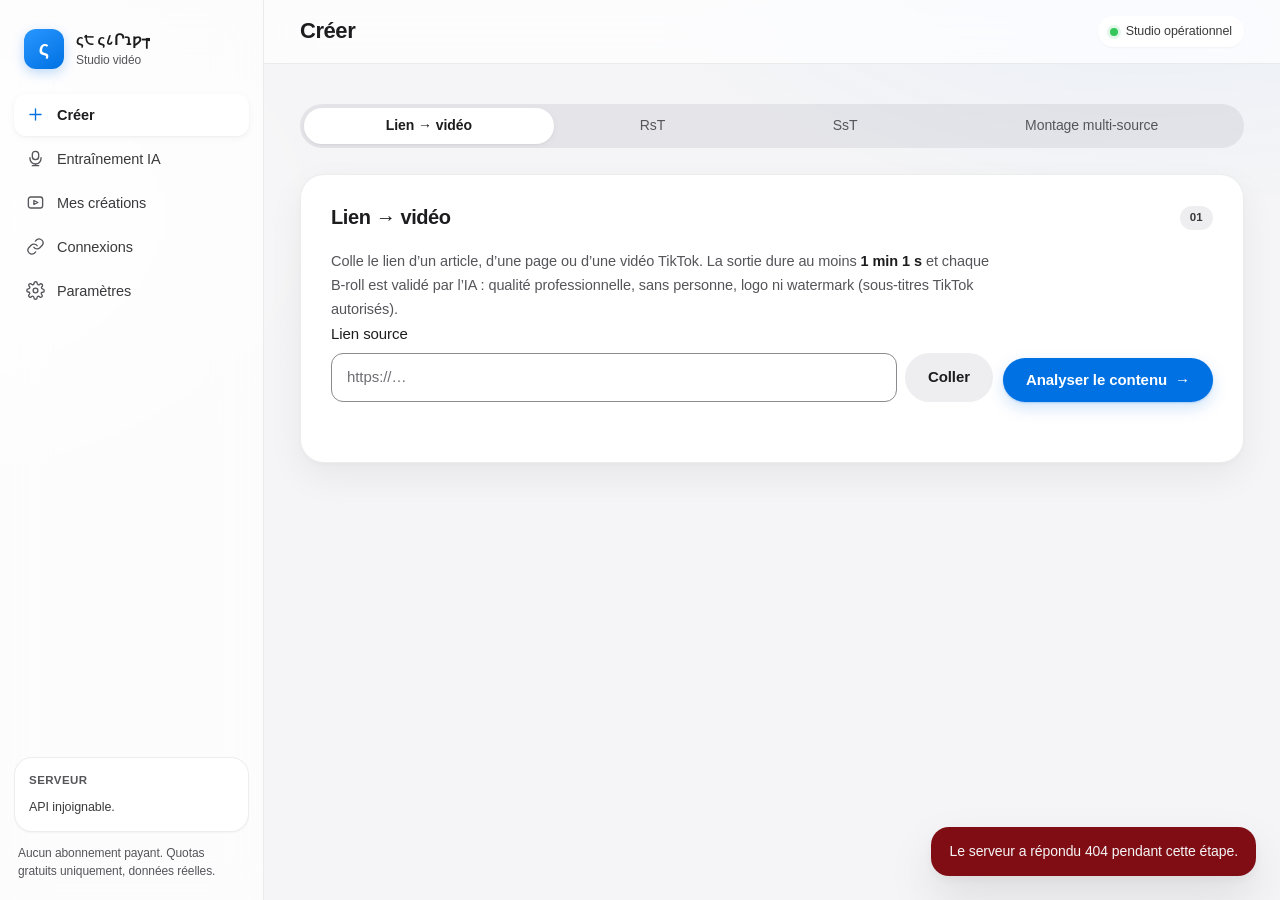
==== commit bf7e1609: "Redesign clair inspiré d'une esthétique premium (sans logo ni marque tierce) - styles.css réécrit : " ====
--- a/static/index.html
+++ b/static/index.html
@@ -3,12 +3,10 @@
 <head>
   <meta charset="utf-8">
   <meta name="viewport" content="width=device-width, initial-scale=1, viewport-fit=cover">
-  <meta name="theme-color" content="#000000">
+  <meta name="theme-color" content="#f5f5f7">
+  <meta name="color-scheme" content="light">
   <meta name="description" content="ς੮ ς८Րɿƿ┮ — dashboard vidéo : lien → vidéo, RsT et montage multi-source TikTok.">
   <title>ς੮ ς८Րɿƿ┮ — Studio vidéo</title>
-  <link rel="preconnect" href="https://fonts.googleapis.com">
-  <link rel="preconnect" href="https://fonts.gstatic.com" crossorigin>
-  <link href="https://fonts.googleapis.com/css2?family=Inter:wght@400;500;600;700;800&family=DM+Mono:wght@400;500&display=swap" rel="stylesheet">
   <link rel="stylesheet" href="/static/styles.css">
 </head>
 <body>
@@ -346,7 +344,7 @@
                     <button class="btn ghost" id="ref-coller" type="button">Coller</button>
                   </div>
                 </div>
-                <p class="hint">Le rythme, la cadence, les coupes, transitions, zooms et sous-titres sont reproduits aussi fidèlement que possible. Si ce champ reste vide, la première source sert automatiquement de référence. Ses images, son son, son texte, son logo et son watermark ne sont jamais copiés.</p>
+                <p class="hint">Le rythme, la cadence, les coupes, transitions, zooms et sous-titres sont reproduits aussi fidèlement que possible. Une référence distincte sert uniquement à cette grammaire visuelle : ses images ne sont jamais exportées, sauf si vous l’ajoutez aussi explicitement à la liste des sources. Si ce champ reste vide, la première source fournit le style et reste une source de contenu puisqu’elle figure dans cette liste.</p>
                 <div class="actions">
                   <button class="btn ghost" id="btn-reference"><span>Récupérer le script de la référence</span><span aria-hidden="true">→</span></button>
                 </div>
--- a/static/styles.css
+++ b/static/styles.css
@@ -1,44 +1,75 @@
 /* =====================================================================
-   ς੮ ς८Րɿƿ┮ — Dashboard vidéo · thème noir & blanc minimal
-   HTML/CSS/JS natif uniquement, aucune dépendance.
+   ς੮ ς८Րɿƿ┮ — Studio vidéo · redesign clair, inspiré d'une esthétique
+   « premium minimaliste » (fonds doux, cartes arrondies, ombres discrètes,
+   typographie système). Aucune ressource externe, aucun logo ni nom de marque
+   tiers. HTML/CSS/JS natif uniquement.
    ===================================================================== */
 
 :root {
-  /* Thème noir & blanc minimal : aucun violet, aucun cyan. L'accent est le blanc pur. */
-  --bg: #000000;
-  --bg-soft: #060606;
-  --panel: #0c0c0c;
-  --panel-2: #121212;
-  --panel-3: #181818;
-  --line: rgba(255, 255, 255, 0.08);
-  --line-strong: rgba(255, 255, 255, 0.18);
-  --text: #f7f7f7;
-  --muted: #a6a6a6;
-  --faint: #6e6e6e;
-  --accent: #ffffff;
-  --accent-2: #d4d4d4;
-  --accent-soft: rgba(255, 255, 255, 0.10);
-  --accent-grad: linear-gradient(135deg, #ffffff 0%, #c9c9c9 100%);
-  --on-accent: #000000;
-  --success: #ffffff;
-  --success-soft: rgba(255, 255, 255, 0.10);
-  --warning: #bdbdbd;
-  --danger: #ffffff;
-  --danger-soft: rgba(255, 255, 255, 0.08);
+  /* Surfaces */
+  --bg: #f5f5f7;
+  --bg-soft: #fbfbfd;
+  --surface: #ffffff;
+  --surface-2: #f7f7f9;
+  --surface-glass: rgba(255, 255, 255, 0.72);
+  --fill: rgba(118, 118, 128, 0.12);
+  --fill-strong: rgba(118, 118, 128, 0.2);
+
+  /* Bordures : les contours de contrôles atteignent 3:1 (WCAG 1.4.11) */
+  --line: rgba(0, 0, 0, 0.07);
+  --line-strong: rgba(0, 0, 0, 0.14);
+  --control-border: #8a8a8f;
+
+  /* Texte : tous les niveaux respectent au moins 4.5:1 sur les surfaces */
+  --text: #1d1d1f;
+  --text-2: #3a3a3c;
+  --muted: #55555a;
+  --faint: #6e6e73;
+
+  /* Accent bleu sobre */
+  --accent: #0071e3;
+  --accent-hover: #0068d1;
+  --accent-ink: #0066cc;
+  --accent-soft: rgba(0, 113, 227, 0.1);
+  --accent-ring: rgba(0, 113, 227, 0.4);
+  --on-accent: #ffffff;
+
+  /* États sémantiques (versions texte assombries pour le contraste) */
+  --success: #1d7a37;
+  --success-dot: #34c759;
+  --success-soft: rgba(52, 199, 89, 0.14);
+  --warning: #8f4b00;
+  --warning-dot: #ff9f0a;
+  --warning-soft: rgba(255, 159, 10, 0.16);
+  --danger: #c4161c;
+  --danger-dot: #ff3b30;
+  --danger-soft: rgba(255, 59, 48, 0.1);
+
+  /* Formes et ombres */
+  --radius-xl: 24px;
   --radius: 18px;
   --radius-sm: 12px;
-  --shadow: 0 22px 60px rgba(0, 0, 0, 0.75);
-  --font-sans: "Inter", system-ui, -apple-system, "Segoe UI", sans-serif;
-  --font-display: "Inter", var(--font-sans);
-  --font-mono: "DM Mono", ui-monospace, "SF Mono", monospace;
-  --sidebar-w: 268px;
+  --radius-pill: 999px;
+  --shadow-xs: 0 1px 2px rgba(0, 0, 0, 0.04);
+  --shadow-sm: 0 1px 2px rgba(0, 0, 0, 0.04), 0 2px 8px rgba(0, 0, 0, 0.04);
+  --shadow: 0 2px 6px rgba(0, 0, 0, 0.03), 0 14px 36px rgba(0, 0, 0, 0.06);
+  --shadow-lift: 0 4px 12px rgba(0, 0, 0, 0.05), 0 22px 48px rgba(0, 0, 0, 0.1);
+
+  /* Typographie système uniquement */
+  --font-sans: -apple-system, BlinkMacSystemFont, "SF Pro Text", "Segoe UI Variable", "Segoe UI", Roboto, "Helvetica Neue", Arial, sans-serif;
+  --font-display: -apple-system, BlinkMacSystemFont, "SF Pro Display", "SF Pro Text", "Segoe UI Variable", "Segoe UI", Roboto, "Helvetica Neue", Arial, sans-serif;
+  --font-mono: ui-monospace, "SF Mono", "Cascadia Mono", Menlo, Consolas, monospace;
+
+  --ease: cubic-bezier(0.2, 0.7, 0.2, 1);
+  --sidebar-w: 264px;
 }
 
 * { box-sizing: border-box; margin: 0; padding: 0; }
 
 html {
-  color-scheme: dark;
+  color-scheme: light;
   -webkit-text-size-adjust: 100%;
+  text-size-adjust: 100%;
 }
 
 body {
@@ -47,9 +78,11 @@
   color: var(--text);
   background: var(--bg);
   font-family: var(--font-sans);
-  font-size: 14px;
-  line-height: 1.6;
+  font-size: 15px;
+  line-height: 1.55;
+  letter-spacing: -0.005em;
   -webkit-font-smoothing: antialiased;
+  -moz-osx-font-smoothing: grayscale;
   overflow-x: hidden;
 }
 
@@ -59,19 +92,28 @@
   inset: 0;
   z-index: -1;
   background:
-    radial-gradient(900px 500px at 85% -10%, rgba(255, 255, 255, 0.055), transparent 60%),
-    radial-gradient(700px 420px at -10% 30%, rgba(255, 255, 255, 0.03), transparent 55%),
-    radial-gradient(600px 600px at 50% 110%, rgba(255, 255, 255, 0.025), transparent 60%);
+    radial-gradient(900px 520px at 90% -12%, rgba(0, 113, 227, 0.06), transparent 62%),
+    radial-gradient(760px 480px at -8% 24%, rgba(255, 255, 255, 0.9), transparent 60%);
   pointer-events: none;
 }
 
-button, input, textarea, select { font: inherit; color: inherit; }
+button, input, textarea, select { font: inherit; color: inherit; letter-spacing: inherit; }
 button, a { color: inherit; }
 button { cursor: pointer; background: none; border: 0; }
-a { text-decoration: none; }
+a { text-decoration: none; color: var(--accent-ink); }
+a:hover { text-decoration: underline; }
 svg { display: block; }
-
+::selection { background: rgba(0, 113, 227, 0.2); }
+
+[hidden] { display: none !important; }
 .hidden { display: none !important; }
+
+/* Focus visible et cohérent sur tout l'interactif */
+:where(button, a, input, textarea, select, summary, [tabindex]):focus { outline: none; }
+:where(button, a, input, textarea, select, summary, [tabindex]):focus-visible {
+  outline: 3px solid var(--accent-ring);
+  outline-offset: 2px;
+}
 
 /* ============================== STRUCTURE ============================== */
 
@@ -89,10 +131,11 @@
   display: flex;
   flex-direction: column;
   height: 100vh;
-  padding: 22px 16px;
+  padding: 24px 14px 20px;
   border-right: 1px solid var(--line);
-  background: linear-gradient(180deg, rgba(20, 20, 20, 0.6), rgba(10, 10, 10, 0.4)), var(--bg-soft);
-  backdrop-filter: blur(14px);
+  background: var(--surface-glass);
+  -webkit-backdrop-filter: saturate(180%) blur(22px);
+  backdrop-filter: saturate(180%) blur(22px);
   z-index: 40;
 }
 
@@ -100,105 +143,113 @@
   display: flex;
   align-items: center;
   gap: 12px;
-  padding: 4px 8px 22px;
+  padding: 4px 10px 24px;
 }
 
 .brand-mark {
   display: grid;
   place-items: center;
-  width: 42px;
-  height: 42px;
+  width: 40px;
+  height: 40px;
   flex: none;
-  border-radius: 13px;
-  background: var(--accent-grad);
+  border-radius: 12px;
+  background: linear-gradient(145deg, #2997ff 0%, #0071e3 100%);
   color: var(--on-accent);
   font-family: var(--font-display);
-  font-size: 21px;
-  font-weight: 700;
-  box-shadow: 0 8px 24px rgba(255, 255, 255, 0.35);
+  font-size: 20px;
+  font-weight: 600;
+  box-shadow: 0 4px 12px rgba(0, 113, 227, 0.25);
 }
 
 .brand-text { min-width: 0; }
 .brand-text strong {
   display: block;
   overflow: hidden;
-  font-family: var(--font-display);
   font-size: 15px;
   font-weight: 600;
-  letter-spacing: -0.02em;
+  letter-spacing: -0.01em;
   text-overflow: ellipsis;
   white-space: nowrap;
 }
 .brand-text span {
-  color: var(--faint);
-  font: 500 10px/1.4 var(--font-mono);
-  letter-spacing: 0.14em;
-  text-transform: uppercase;
-}
-
-.nav { display: grid; gap: 4px; }
+  display: block;
+  color: var(--muted);
+  font-size: 12px;
+}
+
+.nav { display: grid; gap: 2px; }
 
 .nav-item {
   position: relative;
   display: flex;
   align-items: center;
   gap: 12px;
-  padding: 11px 13px;
+  width: 100%;
+  min-height: 42px;
+  padding: 9px 12px;
   border-radius: var(--radius-sm);
-  color: var(--muted);
-  font-size: 13.5px;
-  font-weight: 600;
-  transition: background 0.18s ease, color 0.18s ease;
-}
-
-.nav-item svg { width: 19px; height: 19px; flex: none; opacity: 0.85; }
-
-.nav-item:hover { color: var(--text); background: rgba(255, 255, 255, 0.04); }
+  color: var(--text-2);
+  font-size: 14.5px;
+  font-weight: 500;
+  text-align: left;
+  transition: background-color 0.2s var(--ease), color 0.2s var(--ease), box-shadow 0.2s var(--ease);
+}
+
+.nav-item svg {
+  width: 19px;
+  height: 19px;
+  flex: none;
+  color: var(--muted);
+  transition: color 0.2s var(--ease);
+}
+
+.nav-item:hover { background: rgba(0, 0, 0, 0.04); color: var(--text); }
 
 .nav-item.active {
+  background: var(--surface);
   color: var(--text);
-  background: linear-gradient(90deg, var(--accent-soft), rgba(255, 255, 255, 0.04));
-}
-
-.nav-item.active::before {
-  content: "";
+  font-weight: 600;
+  box-shadow: var(--shadow-sm);
+}
+.nav-item.active svg { color: var(--accent); }
+
+.nav-dot {
   position: absolute;
-  left: -16px;
-  width: 3px;
-  height: 22px;
-  border-radius: 0 3px 3px 0;
-  background: var(--accent-grad);
-}
-
-.nav-dot {
-  width: 7px;
-  height: 7px;
-  margin-left: auto;
+  top: 13px;
+  right: 14px;
+  width: 8px;
+  height: 8px;
   border-radius: 50%;
-  background: var(--accent-2);
-  box-shadow: 0 0 10px var(--accent-2);
-  animation: pulse-dot 1.6s ease infinite;
+  background: var(--accent);
+  box-shadow: 0 0 0 3px var(--accent-soft);
+  animation: pulse-dot 1.8s ease-in-out infinite;
 }
 
 @keyframes pulse-dot {
   0%, 100% { transform: scale(1); opacity: 1; }
-  50% { transform: scale(0.6); opacity: 0.55; }
-}
-
-.sidebar-foot { margin-top: auto; display: grid; gap: 12px; }
+  50% { transform: scale(0.7); opacity: 0.55; }
+}
+
+.sidebar-foot {
+  margin-top: auto;
+  display: grid;
+  gap: 12px;
+}
 
 .server-card {
-  padding: 13px;
+  padding: 14px;
   border: 1px solid var(--line);
-  border-radius: var(--radius-sm);
-  background: rgba(255, 255, 255, 0.02);
+  border-radius: var(--radius);
+  background: var(--surface);
+  box-shadow: var(--shadow-xs);
 }
 
 .server-title {
-  margin-bottom: 9px;
-  color: var(--faint);
-  font: 500 10px var(--font-mono);
-  letter-spacing: 0.14em;
+  margin-bottom: 8px;
+  color: var(--muted);
+  font-size: 11.5px;
+  font-weight: 600;
+  letter-spacing: 0.04em;
   text-transform: uppercase;
 }
 
@@ -207,30 +258,35 @@
 .server-row {
   display: flex;
   align-items: center;
-  justify-content: space-between;
-  gap: 10px;
-  color: var(--muted);
-  font: 400 11px/1.5 var(--font-mono);
-}
-
-.server-row b { display: flex; align-items: center; gap: 6px; font-weight: 400; }
+  gap: 8px;
+  color: var(--text-2);
+  font-size: 12.5px;
+  line-height: 1.5;
+}
+
+.server-row b { display: flex; align-items: center; gap: 6px; font-weight: 500; }
+
 .server-row i {
-  width: 6px;
-  height: 6px;
+  display: inline-block;
+  width: 8px;
+  height: 8px;
   flex: none;
   border-radius: 50%;
-  background: var(--success);
-}
-.server-row i.off { background: var(--danger); }
-.server-row i.mid { background: var(--warning); }
-.server-row span { color: var(--faint); }
+  background: var(--success-dot);
+  box-shadow: 0 0 0 3px var(--success-soft);
+}
+.server-row i.off { background: var(--danger-dot); box-shadow: 0 0 0 3px var(--danger-soft); }
+.server-row i.mid { background: var(--warning-dot); box-shadow: 0 0 0 3px var(--warning-soft); }
+.server-row span { color: var(--muted); }
 
 .foot-note {
-  color: var(--faint);
-  font: 400 10px/1.6 var(--font-mono);
-}
-
-/* ============================== MAIN / TOPBAR ============================== */
+  padding: 0 4px;
+  color: var(--muted);
+  font-size: 12px;
+  line-height: 1.5;
+}
+
+/* ============================== CONTENU ============================== */
 
 .main { min-width: 0; display: flex; flex-direction: column; }
 
@@ -241,494 +297,568 @@
   display: flex;
   align-items: center;
   gap: 14px;
-  padding: 16px 30px;
+  min-height: 64px;
+  padding: 12px 36px;
   border-bottom: 1px solid var(--line);
-  background: rgba(0, 0, 0, 0.72);
-  backdrop-filter: blur(16px);
+  background: var(--surface-glass);
+  -webkit-backdrop-filter: saturate(180%) blur(22px);
+  backdrop-filter: saturate(180%) blur(22px);
 }
 
 .burger {
   display: none;
+  place-items: center;
   width: 40px;
   height: 40px;
-  align-items: center;
-  justify-content: center;
-  border: 1px solid var(--line-strong);
-  border-radius: 10px;
-  color: var(--muted);
-}
-
+  border-radius: var(--radius-pill);
+  background: var(--fill);
+  color: var(--text);
+  transition: background-color 0.2s var(--ease);
+}
+.burger:hover { background: var(--fill-strong); }
 .burger svg { width: 19px; height: 19px; }
 
 .view-title {
+  flex: 1;
+  min-width: 0;
+  overflow: hidden;
   font-family: var(--font-display);
-  font-size: 17px;
-  font-weight: 600;
+  font-size: 22px;
+  font-weight: 650;
   letter-spacing: -0.02em;
+  text-overflow: ellipsis;
+  white-space: nowrap;
 }
 
 .top-status {
-  display: flex;
+  display: inline-flex;
   align-items: center;
   gap: 8px;
-  margin-left: auto;
-  color: var(--muted);
-  font: 400 10.5px var(--font-mono);
-  letter-spacing: 0.12em;
-  text-transform: uppercase;
+  padding: 6px 12px;
+  border-radius: var(--radius-pill);
+  background: var(--surface);
+  box-shadow: var(--shadow-xs);
+  color: var(--text-2);
+  font-size: 12.5px;
+  font-weight: 500;
+  white-space: nowrap;
 }
 
 .pulse {
-  width: 7px;
-  height: 7px;
+  width: 8px;
+  height: 8px;
   border-radius: 50%;
-  background: var(--success);
-  box-shadow: 0 0 12px var(--success);
-  animation: pulse-dot 2s ease infinite;
+  background: var(--success-dot);
+  box-shadow: 0 0 0 3px var(--success-soft);
+  animation: pulse-dot 2.4s ease-in-out infinite;
 }
 
 .content {
-  width: min(1160px, 100%);
+  width: 100%;
+  max-width: 1080px;
   margin: 0 auto;
-  padding: 28px 30px 70px;
-}
-
-.view { display: none; animation: view-in 0.3s ease; }
-.view.active { display: grid; gap: 18px; }
+  padding: 40px 36px 96px;
+}
+
+.view { display: none; }
+.view.active {
+  display: grid;
+  gap: 22px;
+  animation: view-in 0.4s var(--ease) both;
+}
 
 @keyframes view-in {
-  from { opacity: 0; transform: translateY(6px); }
+  from { opacity: 0; transform: translateY(8px); }
+  to { opacity: 1; transform: none; }
 }
 
 /* ============================== CARTES ============================== */
 
 .card {
-  padding: 26px 28px;
+  padding: 30px;
   border: 1px solid var(--line);
-  border-radius: var(--radius);
-  background:
-    linear-gradient(180deg, rgba(255, 255, 255, 0.028), rgba(255, 255, 255, 0) 42%),
-    var(--panel);
+  border-radius: var(--radius-xl);
+  background: var(--surface);
   box-shadow: var(--shadow);
+  transition: box-shadow 0.3s var(--ease);
 }
 
 .card-head {
   display: flex;
   align-items: center;
   justify-content: space-between;
-  gap: 16px;
-  margin-bottom: 18px;
+  flex-wrap: wrap;
+  gap: 12px;
+  margin-bottom: 20px;
 }
 
 .card-head h2 {
   font-family: var(--font-display);
-  font-size: 19px;
-  font-weight: 600;
+  font-size: 20px;
+  font-weight: 650;
   letter-spacing: -0.02em;
+  line-height: 1.25;
 }
 
 .chip {
-  padding: 5px 10px;
-  border: 1px solid var(--line-strong);
-  border-radius: 999px;
-  background: rgba(255, 255, 255, 0.03);
-  color: var(--faint);
-  font: 500 10px var(--font-mono);
-  letter-spacing: 0.12em;
-}
-
-.lead { max-width: 640px; color: var(--muted); font-size: 13px; line-height: 1.7; }
-.lead strong { color: var(--text); }
+  display: inline-flex;
+  align-items: center;
+  min-height: 24px;
+  padding: 2px 10px;
+  border-radius: var(--radius-pill);
+  background: var(--fill);
+  color: var(--text-2);
+  font-size: 11.5px;
+  font-weight: 600;
+  letter-spacing: 0.02em;
+  white-space: nowrap;
+}
+
+.lead {
+  max-width: 660px;
+  color: var(--muted);
+  font-size: 14.5px;
+  line-height: 1.65;
+}
+.lead strong { color: var(--text); font-weight: 600; }
 
 .section-label {
-  margin-bottom: 14px;
-  color: var(--faint);
-  font: 500 10px var(--font-mono);
-  letter-spacing: 0.14em;
-  text-transform: uppercase;
-}
-
-/* ============================== SEGMENTED / TABS ============================== */
+  display: block;
+  margin-bottom: 10px;
+  color: var(--muted);
+  font-size: 12px;
+  font-weight: 600;
+  letter-spacing: 0.02em;
+}
+
+/* ============================== ONGLETS / SEGMENTS ============================== */
 
 .seg {
   display: flex;
   gap: 4px;
-  padding: 5px;
-  border: 1px solid var(--line);
-  border-radius: 14px;
-  background: var(--bg-soft);
+  padding: 4px;
   overflow-x: auto;
+  border-radius: var(--radius-pill);
+  background: var(--fill);
   scrollbar-width: none;
 }
 .seg::-webkit-scrollbar { display: none; }
 
 .seg-item {
-  flex: 1;
-  min-height: 40px;
-  padding: 9px 16px;
-  border-radius: 10px;
-  color: var(--muted);
-  font-size: 12.5px;
-  font-weight: 600;
+  flex: 1 0 auto;
+  min-height: 36px;
+  padding: 7px 16px;
+  border-radius: var(--radius-pill);
+  color: var(--muted);
+  font-size: 14px;
+  font-weight: 500;
   white-space: nowrap;
-  transition: background 0.18s ease, color 0.18s ease, box-shadow 0.18s ease;
-}
-
+  transition: background-color 0.2s var(--ease), color 0.2s var(--ease), box-shadow 0.2s var(--ease);
+}
 .seg-item:hover { color: var(--text); }
-
 .seg-item.active {
+  background: var(--surface);
   color: var(--text);
-  background: var(--panel-3);
-  box-shadow: inset 0 1px 0 rgba(255, 255, 255, 0.07), 0 4px 14px rgba(0, 0, 0, 0.3);
-}
-
-.tabs { margin-bottom: 18px; }
-.seg.sub { margin: 4px 0 20px; }
+  font-weight: 600;
+  box-shadow: var(--shadow-sm);
+}
+
+.tabs { margin-bottom: 4px; }
+.seg.sub { margin: 2px 0 22px; }
 .seg.choices { flex-wrap: wrap; }
+.seg.choices .seg-item { flex: 0 0 auto; }
 
 .tool { display: none; }
-.tool.active { display: block; animation: view-in 0.25s ease; }
+.tool.active { display: grid; gap: 22px; animation: view-in 0.35s var(--ease) both; }
 
 .mtab { display: none; }
-.mtab.active { display: grid; gap: 4px; animation: view-in 0.2s ease; }
+.mtab.active { display: grid; gap: 18px; animation: view-in 0.3s var(--ease) both; }
 
 /* ============================== FORMULAIRES ============================== */
 
 .field { display: grid; gap: 8px; min-width: 0; }
-.field > label,
+
 .field-label {
-  color: #dadada;
-  font: 500 11px var(--font-mono);
-  letter-spacing: 0.09em;
-  text-transform: uppercase;
-}
-
-input[type="text"], textarea {
-  width: 100%;
-  padding: 13px 15px;
-  border: 1px solid var(--line-strong);
-  border-radius: var(--radius-sm);
-  outline: 0;
-  background: rgba(0, 0, 0, 0.65);
-  color: var(--text);
-  font-size: 13px;
-  transition: border-color 0.18s ease, box-shadow 0.18s ease;
-}
-
-textarea { resize: vertical; min-height: 84px; line-height: 1.65; }
-
-input::placeholder, textarea::placeholder { color: var(--faint); }
-
-input:focus, textarea:focus {
-  border-color: rgba(255, 255, 255, 0.65);
-  box-shadow: 0 0 0 3px rgba(255, 255, 255, 0.16);
-}
-
-.input-group { display: flex; gap: 8px; min-width: 0; }
-.input-group input { flex: 1; min-width: 0; }
-
-.field-row {
-  display: flex;
-  align-items: flex-end;
-  gap: 14px;
-  margin: 18px 0 4px;
-}
-
-.field-row .field.grow { flex: 1; }
-.field-row .btn { flex: none; min-height: 46px; }
-
-.grid-2 {
-  display: grid;
-  grid-template-columns: 1fr 1fr;
-  gap: 16px;
-  margin: 14px 0;
-}
-
-.meta-row {
-  display: flex;
-  align-items: center;
-  justify-content: space-between;
-  gap: 12px;
-  margin-bottom: 8px;
-}
-
-.counter {
-  color: var(--faint);
-  font: 500 10.5px var(--font-mono);
-}
-.counter.over { color: var(--danger); }
-
-.hint {
-  margin-top: 7px;
-  color: var(--faint);
-  font: 400 10.5px/1.65 var(--font-mono);
-}
-
-.status {
-  min-height: 18px;
-  margin-top: 10px;
-  color: var(--muted);
-  font: 400 11px/1.6 var(--font-mono);
-}
-.status.error { color: var(--danger); }
-.status.success { color: var(--success); }
-
-/* ============================== BOUTONS ============================== */
-
-.btn {
-  display: inline-flex;
-  align-items: center;
-  justify-content: center;
-  gap: 9px;
-  min-height: 44px;
-  padding: 0 18px;
-  border-radius: var(--radius-sm);
-  font-size: 12.5px;
-  font-weight: 700;
-  transition: transform 0.15s ease, filter 0.15s ease, background 0.15s ease, border-color 0.15s ease;
-}
-
-.btn svg { width: 15px; height: 15px; flex: none; }
-
-.btn.primary {
-  background: var(--accent-grad);
-  color: var(--on-accent);
-  box-shadow: 0 10px 26px rgba(255, 255, 255, 0.14);
-}
-.btn.primary:hover:not(:disabled) { filter: brightness(1.08); transform: translateY(-1px); }
-
-.btn.ghost {
-  border: 1px solid var(--line-strong);
-  background: rgba(255, 255, 255, 0.03);
-  color: #e0e0e0;
-}
-.btn.ghost:hover:not(:disabled) { background: rgba(255, 255, 255, 0.07); border-color: rgba(255, 255, 255, 0.24); }
-
-.btn.ghost.danger { color: #ededed; border-color: rgba(255, 255, 255, 0.35); background: var(--danger-soft); }
-.btn.ghost.danger:hover:not(:disabled) { background: rgba(255, 255, 255, 0.16); }
-
-.btn:disabled { opacity: 0.45; cursor: not-allowed; transform: none; }
-
-.btn.full { width: 100%; }
-
-.actions { display: flex; gap: 10px; margin-top: 16px; flex-wrap: wrap; }
-.actions.spread { justify-content: space-between; }
-.actions.spread.wrap { flex-wrap: wrap; }
-
-.icon-btn {
-  display: grid;
-  place-items: center;
-  width: 38px;
-  height: 38px;
-  flex: none;
-  border: 1px solid var(--line-strong);
-  border-radius: 10px;
-  color: var(--muted);
-  transition: color 0.15s ease, border-color 0.15s ease;
-}
-.icon-btn:hover { color: var(--text); border-color: rgba(255, 255, 255, 0.3); }
-.icon-btn svg { width: 16px; height: 16px; }
-
-/* ============================== SÉLECTEURS DE STYLE / MODE ============================== */
-
-.styles { display: flex; gap: 7px; flex-wrap: wrap; }
-
-.styles label {
-  padding: 9px 13px;
-  border: 1px solid var(--line-strong);
-  border-radius: 999px;
-  color: var(--muted);
-  font-size: 11.5px;
-  cursor: pointer;
-  transition: all 0.15s ease;
-}
-
-.styles label:has(input:checked) {
-  border-color: rgba(255, 255, 255, 0.6);
-  background: var(--accent-soft);
-  color: var(--text);
-}
-
-.styles input { display: none; }
-
-.mode-cards { display: grid; grid-template-columns: 1fr 1fr; gap: 10px; }
-
-.mode-card {
-  display: grid;
-  gap: 3px;
-  padding: 15px 16px;
-  border: 1px solid var(--line-strong);
-  border-radius: var(--radius-sm);
-  background: rgba(255, 255, 255, 0.02);
-  cursor: pointer;
-  transition: all 0.15s ease;
-}
-
-.mode-card strong { font-family: var(--font-display); font-size: 13.5px; font-weight: 600; }
-.mode-card span { color: var(--faint); font-size: 11px; line-height: 1.55; }
-.mode-card input { display: none; }
-
-.mode-card:has(input:checked) {
-  border-color: rgba(255, 255, 255, 0.6);
-  background: var(--accent-soft);
-  box-shadow: 0 0 0 3px rgba(255, 255, 255, 0.12);
-}
-.mode-card:has(input:checked) span { color: var(--muted); }
-
-/* ============================== SUIVI DE GÉNÉRATION ============================== */
-
-.tracker {
-  border-color: rgba(255, 255, 255, 0.35);
-  background:
-    linear-gradient(180deg, rgba(255, 255, 255, 0.07), rgba(255, 255, 255, 0) 46%),
-    var(--panel);
-}
-
-.tracker-head {
-  display: flex;
-  align-items: flex-start;
-  justify-content: space-between;
-  gap: 14px;
-}
-
-.tracker-title {
-  font-family: var(--font-display);
-  font-size: 15px;
-  font-weight: 600;
-}
-
-.tracker-detail {
-  margin-top: 4px;
-  color: var(--muted);
-  font: 400 11px/1.6 var(--font-mono);
-}
-
-.tracker-pct {
-  flex: none;
-  color: var(--accent-2);
-  font: 500 15px var(--font-mono);
-}
-
-.progress {
-  height: 8px;
-  margin-top: 14px;
-  overflow: hidden;
-  border-radius: 999px;
-  background: rgba(255, 255, 255, 0.06);
-}
-
-.progress-bar {
-  width: 0;
-  height: 100%;
-  border-radius: inherit;
-  background: var(--accent-grad);
-  box-shadow: 0 0 14px rgba(255, 255, 255, 0.35);
-  transition: width 0.5s ease;
-}
-
-.tracker-extras { margin-top: 6px; }
-.tracker-actions { margin-top: 14px; }
-
-.rst-script {
-  margin-top: 12px;
-  padding: 13px 15px;
-  border: 1px solid var(--line);
-  border-radius: var(--radius-sm);
-  background: rgba(0, 0, 0, 0.5);
-}
-
-.rst-script strong {
-  display: block;
-  color: var(--text);
-  font-size: 12.5px;
-}
-
-.rst-script p {
-  margin-top: 6px;
-  color: var(--muted);
-  font-size: 12px;
-  line-height: 1.65;
-}
-
-/* ============================== LISTES DE SOURCES ============================== */
-
-.source-list {
-  display: grid;
-  gap: 4px;
-  max-height: 240px;
-  margin-top: 12px;
-  overflow: auto;
-  padding-right: 4px;
-}
-
-.source-item {
-  display: grid;
-  grid-template-columns: 10px minmax(0, 1fr);
-  gap: 10px;
-  align-items: start;
-  padding: 9px 2px;
-  border-top: 1px solid var(--line);
-  color: var(--muted);
-  font: 400 10.5px/1.55 var(--font-mono);
-}
-
-.source-item i {
-  width: 7px;
-  height: 7px;
-  margin-top: 4px;
-  border-radius: 50%;
-  background: var(--success);
-}
-
-.source-item.error i { background: var(--danger); }
-.source-item.warn i { background: var(--warning); }
-
-.source-item strong {
-  display: block;
-  overflow: hidden;
-  color: #dcdcdc;
-  text-overflow: ellipsis;
-  white-space: nowrap;
-  font-weight: 400;
-}
-
-/* ============================== RsT : VIDÉOS TROUVÉES ============================== */
-
-.list-head {
+  color: var(--text-2);
+  font-size: 13.5px;
+  font-weight: 600;
+}
+
+.field-label-row {
   display: flex;
   align-items: baseline;
   justify-content: space-between;
   gap: 12px;
-  margin-top: 22px;
-}
-
+  margin-bottom: 7px;
+}
+
+input[type="text"], textarea, select {
+  width: 100%;
+  padding: 12px 15px;
+  border: 1px solid var(--control-border);
+  border-radius: var(--radius-sm);
+  background: var(--surface);
+  color: var(--text);
+  font-size: 15px;
+  line-height: 1.5;
+  transition: border-color 0.2s var(--ease), box-shadow 0.2s var(--ease), background-color 0.2s var(--ease);
+}
+
+input[type="text"]:hover, textarea:hover, select:hover { border-color: #6e6e73; }
+
+textarea { resize: vertical; min-height: 90px; }
+
+input::placeholder, textarea::placeholder { color: var(--faint); opacity: 1; }
+
+input[type="text"]:focus, textarea:focus, select:focus {
+  border-color: var(--accent);
+  box-shadow: 0 0 0 4px var(--accent-soft);
+  outline: none;
+}
+
+select {
+  appearance: none;
+  -webkit-appearance: none;
+  padding-right: 40px;
+  background-image: url("data:image/svg+xml,%3Csvg xmlns='http://www.w3.org/2000/svg' viewBox='0 0 24 24' fill='none' stroke='%233a3a3c' stroke-width='2' stroke-linecap='round' stroke-linejoin='round'%3E%3Cpath d='m6 9 6 6 6-6'/%3E%3C/svg%3E");
+  background-repeat: no-repeat;
+  background-position: right 14px center;
+  background-size: 16px;
+  cursor: pointer;
+}
+
+.input-group { display: flex; gap: 8px; min-width: 0; }
+.input-group input { flex: 1; min-width: 0; }
+
+.field-row {
+  display: flex;
+  align-items: flex-end;
+  gap: 10px;
+}
+.field-row .field.grow { flex: 1; }
+.field-row .btn { flex: none; }
+
+.grid-2 {
+  display: grid;
+  grid-template-columns: 1fr 1fr;
+  gap: 18px;
+}
+
+.meta-row {
+  display: flex;
+  flex-wrap: wrap;
+  align-items: center;
+  justify-content: space-between;
+  gap: 10px;
+  margin-top: 8px;
+}
+
+.counter {
+  color: var(--muted);
+  font-size: 12.5px;
+  font-variant-numeric: tabular-nums;
+  white-space: nowrap;
+}
+.counter.over { color: var(--danger); font-weight: 600; }
+
+.hint {
+  color: var(--muted);
+  font-size: 13px;
+  line-height: 1.6;
+}
+
+.status {
+  min-height: 1.4em;
+  margin-top: 12px;
+  color: var(--muted);
+  font-size: 13.5px;
+  line-height: 1.55;
+}
+.status.error { color: var(--danger); }
+.status.success { color: var(--success); }
+
+.file-input {
+  width: 100%;
+  color: var(--muted);
+  font-size: 13.5px;
+}
+.file-input::file-selector-button {
+  margin-right: 12px;
+  padding: 8px 16px;
+  border: 0;
+  border-radius: var(--radius-pill);
+  background: var(--fill);
+  color: var(--text);
+  font: inherit;
+  font-weight: 600;
+  cursor: pointer;
+  transition: background-color 0.2s var(--ease);
+}
+.file-input::file-selector-button:hover { background: var(--fill-strong); }
+.file-input:disabled { opacity: 0.55; }
+
+.voix-field { margin-top: 16px; }
+.voix-hint { margin-top: 8px; overflow-wrap: anywhere; }
+.voix-hint.success { color: var(--success); }
+.voix-hint.error { color: var(--danger); }
+
+/* ============================== BOUTONS ============================== */
+
+.btn {
+  display: inline-flex;
+  align-items: center;
+  justify-content: center;
+  gap: 8px;
+  min-height: 44px;
+  padding: 0 22px;
+  border: 1px solid transparent;
+  border-radius: var(--radius-pill);
+  font-size: 15px;
+  font-weight: 600;
+  line-height: 1.2;
+  white-space: nowrap;
+  transition: background-color 0.2s var(--ease), border-color 0.2s var(--ease), color 0.2s var(--ease), transform 0.15s var(--ease), box-shadow 0.2s var(--ease);
+}
+.btn svg { width: 15px; height: 15px; flex: none; }
+.btn:active:not(:disabled) { transform: scale(0.98); }
+
+.btn.primary {
+  background: var(--accent);
+  color: var(--on-accent);
+  box-shadow: 0 1px 2px rgba(0, 113, 227, 0.25), 0 6px 16px rgba(0, 113, 227, 0.18);
+}
+.btn.primary:hover:not(:disabled) { background: var(--accent-hover); }
+
+.btn.ghost {
+  background: var(--fill);
+  color: var(--text);
+}
+.btn.ghost:hover:not(:disabled) { background: var(--fill-strong); }
+
+.btn.ghost.danger { color: var(--danger); background: var(--danger-soft); }
+.btn.ghost.danger:hover:not(:disabled) { background: rgba(255, 59, 48, 0.18); }
+
+.btn:disabled { opacity: 0.45; cursor: not-allowed; }
+
+.btn.full { width: 100%; }
+
+.actions {
+  display: flex;
+  flex-wrap: wrap;
+  gap: 10px;
+  margin-top: 18px;
+}
+.actions.spread { justify-content: space-between; }
+.actions.spread.wrap { flex-wrap: wrap; }
+
+.icon-btn {
+  display: inline-grid;
+  place-items: center;
+  width: 36px;
+  height: 36px;
+  border-radius: var(--radius-pill);
+  background: var(--fill);
+  color: var(--text);
+  transition: background-color 0.2s var(--ease);
+}
+.icon-btn:hover { background: var(--fill-strong); }
+.icon-btn svg { width: 16px; height: 16px; }
+
+/* ============================== STYLES / MODES (radios visuellement masqués, focusables) ============================== */
+
+/* Les radios restent dans le flux d'accessibilité : elles sont masquées visuellement
+   mais reçoivent le focus clavier, la sélection est signalée sur le libellé. */
+.styles input,
+.mode-card input {
+  position: absolute;
+  width: 1px;
+  height: 1px;
+  margin: -1px;
+  padding: 0;
+  overflow: hidden;
+  clip: rect(0 0 0 0);
+  white-space: nowrap;
+  border: 0;
+  opacity: 0;
+}
+
+.styles { display: flex; gap: 8px; flex-wrap: wrap; }
+
+.styles label {
+  position: relative;
+  display: inline-flex;
+  align-items: center;
+  min-height: 36px;
+  padding: 7px 16px;
+  border-radius: var(--radius-pill);
+  background: var(--fill);
+  color: var(--text-2);
+  font-size: 14px;
+  font-weight: 500;
+  cursor: pointer;
+  transition: background-color 0.2s var(--ease), color 0.2s var(--ease);
+}
+.styles label:hover { background: var(--fill-strong); }
+.styles label:has(input:checked) {
+  background: var(--accent);
+  color: var(--on-accent);
+  font-weight: 600;
+}
+.styles label:has(input:focus-visible) { outline: 3px solid var(--accent-ring); outline-offset: 2px; }
+
+.mode-cards { display: grid; grid-template-columns: 1fr 1fr; gap: 12px; }
+
+.mode-card {
+  position: relative;
+  display: grid;
+  gap: 4px;
+  padding: 16px 18px;
+  border: 1px solid var(--line-strong);
+  border-radius: var(--radius);
+  background: var(--surface);
+  cursor: pointer;
+  transition: border-color 0.2s var(--ease), background-color 0.2s var(--ease), box-shadow 0.2s var(--ease);
+}
+.mode-card:hover { border-color: #8a8a8f; box-shadow: var(--shadow-xs); }
+.mode-card strong { font-family: var(--font-display); font-size: 15px; font-weight: 600; }
+.mode-card span { color: var(--muted); font-size: 13px; line-height: 1.5; }
+.mode-card:has(input:checked) {
+  border-color: var(--accent);
+  background: var(--accent-soft);
+  box-shadow: 0 0 0 1px var(--accent) inset;
+}
+.mode-card:has(input:checked) span { color: var(--text-2); }
+.mode-card:has(input:focus-visible) { outline: 3px solid var(--accent-ring); outline-offset: 2px; }
+
+/* ============================== SUIVI DE GÉNÉRATION (TRACKER) ============================== */
+
+.tracker {
+  border-color: rgba(0, 113, 227, 0.22);
+  box-shadow: 0 0 0 4px var(--accent-soft), var(--shadow);
+}
+
+.tracker-head {
+  display: flex;
+  align-items: center;
+  justify-content: space-between;
+  gap: 14px;
+  margin-bottom: 14px;
+}
+
+.tracker-title {
+  font-family: var(--font-display);
+  font-size: 16px;
+  font-weight: 650;
+  letter-spacing: -0.01em;
+}
+
+.tracker-detail {
+  margin-top: 2px;
+  color: var(--muted);
+  font-size: 13.5px;
+  line-height: 1.5;
+}
+
+.tracker-pct {
+  flex: none;
+  color: var(--accent-ink);
+  font-size: 15px;
+  font-weight: 650;
+  font-variant-numeric: tabular-nums;
+}
+
+.tracker-copy { margin-top: 10px; color: var(--muted); font-size: 13px; }
+
+.progress {
+  height: 8px;
+  overflow: hidden;
+  border-radius: var(--radius-pill);
+  background: var(--fill);
+}
+
+.progress-bar {
+  height: 100%;
+  width: 0;
+  border-radius: inherit;
+  background: linear-gradient(90deg, #2997ff, #0071e3);
+  transition: width 0.5s var(--ease);
+}
+
+.tracker-extras { margin-top: 16px; }
+.tracker-actions { margin-top: 16px; }
+
+.rst-script {
+  margin-top: 16px;
+  padding: 16px 18px;
+  border-radius: var(--radius);
+  background: var(--surface-2);
+  border: 1px solid var(--line);
+}
+.rst-script strong { display: block; margin-bottom: 6px; font-size: 13.5px; font-weight: 600; }
+.rst-script p { color: var(--text-2); font-size: 14px; line-height: 1.65; }
+
+/* Liste des sources : chaque ligne indique son état sans dépendre de la couleur seule */
+.source-list { display: grid; gap: 8px; margin-top: 14px; }
+
+.source-item {
+  display: flex;
+  align-items: flex-start;
+  gap: 10px;
+  padding: 11px 14px;
+  border-radius: var(--radius-sm);
+  background: var(--surface-2);
+  color: var(--text-2);
+  font-size: 13.5px;
+  line-height: 1.5;
+}
+
+.source-item i {
+  width: 8px;
+  height: 8px;
+  flex: none;
+  margin-top: 7px;
+  border-radius: 50%;
+  background: var(--success-dot);
+}
+.source-item.error i { background: var(--danger-dot); }
+.source-item.warn i { background: var(--warning-dot); }
+.source-item.error { background: var(--danger-soft); }
+.source-item.warn { background: var(--warning-soft); }
+.source-item strong { color: var(--text); font-weight: 600; }
+
+/* ============================== LISTES DE RÉSULTATS (RsT / SsT) ============================== */
+
+.list-head {
+  display: flex;
+  align-items: center;
+  justify-content: space-between;
+  gap: 12px;
+  margin-bottom: 4px;
+}
 .list-head h3 {
   font-family: var(--font-display);
-  font-size: 15px;
-  font-weight: 600;
+  font-size: 16px;
+  font-weight: 650;
   letter-spacing: -0.01em;
 }
 
-.found-list {
-  display: grid;
-  gap: 8px;
-  max-height: 460px;
-  margin-top: 12px;
-  overflow: auto;
-  padding-right: 4px;
-}
+.found-list { display: grid; gap: 10px; margin-top: 14px; }
 
 .found-item {
   display: flex;
-  gap: 13px;
   align-items: flex-start;
-  padding: 12px 14px;
+  gap: 14px;
+  padding: 14px 16px;
   border: 1px solid var(--line);
-  border-radius: var(--radius-sm);
-  background: rgba(255, 255, 255, 0.02);
-}
-
-.found-item.selected { border-color: rgba(255, 255, 255, 0.28); background: var(--success-soft); }
+  border-radius: var(--radius);
+  background: var(--surface);
+  transition: border-color 0.2s var(--ease), background-color 0.2s var(--ease), box-shadow 0.2s var(--ease);
+}
+.found-item:hover { box-shadow: var(--shadow-xs); border-color: var(--line-strong); }
+.found-item.selected {
+  border-color: rgba(0, 113, 227, 0.45);
+  background: var(--accent-soft);
+}
 
 .found-icon {
   display: grid;
@@ -736,176 +866,178 @@
   width: 36px;
   height: 36px;
   flex: none;
-  border-radius: 10px;
-  background: var(--panel-3);
-  color: var(--accent-2);
-}
-
-.found-icon svg { width: 16px; height: 16px; }
+  border-radius: 11px;
+  background: var(--fill);
+  color: var(--text-2);
+}
+.found-item.selected .found-icon { background: var(--accent); color: var(--on-accent); }
+.found-icon svg { width: 17px; height: 17px; }
 
 .found-info { min-width: 0; flex: 1; }
-
-.found-info strong {
-  display: block;
-  overflow: hidden;
+.found-info strong { display: block; font-size: 14.5px; font-weight: 600; line-height: 1.4; overflow-wrap: anywhere; }
+
+.found-title { color: var(--text-2); font-size: 13.5px; line-height: 1.5; overflow-wrap: anywhere; }
+
+.found-meta {
+  margin-top: 4px;
+  color: var(--muted);
   font-size: 12.5px;
-  font-weight: 700;
-  text-overflow: ellipsis;
+  line-height: 1.5;
+}
+
+.found-rejet { margin-top: 6px; color: var(--danger); font-size: 12.5px; overflow-wrap: anywhere; }
+
+.found-nom {
+  display: inline-flex;
+  margin-top: 6px;
+  padding: 2px 9px;
+  border-radius: var(--radius-pill);
+  background: var(--fill);
+  color: var(--text-2);
+  font-size: 12px;
+  font-weight: 600;
+}
+
+.found-side {
+  display: grid;
+  justify-items: end;
+  gap: 6px;
+  flex: none;
+}
+
+.badge {
+  display: inline-flex;
+  align-items: center;
+  min-height: 24px;
+  padding: 2px 10px;
+  border-radius: var(--radius-pill);
+  background: var(--warning-soft);
+  color: var(--warning);
+  font-size: 12px;
+  font-weight: 600;
   white-space: nowrap;
 }
-
-.found-title {
-  display: -webkit-box;
-  -webkit-box-orient: vertical;
-  -webkit-line-clamp: 2;
-  overflow: hidden;
-  margin-top: 2px;
-  color: var(--muted);
-  font-size: 11.5px;
-  line-height: 1.5;
-}
-
-.found-meta {
-  display: block;
-  margin-top: 5px;
-  color: var(--faint);
-  font: 400 10px var(--font-mono);
-}
-
-.found-rejet {
-  display: block;
-  margin-top: 4px;
-  color: var(--warning);
-  font: 400 10px var(--font-mono);
-}
-
-/* Nom du TOP N qui a permis de trouver cette vidéo. */
-.found-nom {
-  display: block;
-  margin-top: 4px;
-  color: var(--text);
-  font: 400 10px var(--font-mono);
-  opacity: 0.75;
-}
-
-.found-side { display: grid; gap: 6px; justify-items: end; flex: none; }
-
-.badge {
-  padding: 4px 9px;
-  border-radius: 999px;
-  font: 500 9.5px var(--font-mono);
-  letter-spacing: 0.06em;
-  text-transform: uppercase;
-}
-
 .badge.ok { color: var(--success); background: var(--success-soft); }
-.badge.ko { color: var(--faint); background: rgba(255, 255, 255, 0.05); }
-
-.found-open {
-  color: var(--accent-2);
-  font: 500 10px var(--font-mono);
-}
+.badge.ko { color: var(--muted); background: var(--fill); }
+
+.found-open { font-size: 13px; font-weight: 600; }
 .found-open:hover { text-decoration: underline; }
 
-/* ============================== DIAGNOSTIC ============================== */
-
+.found-blocs { display: grid; gap: 18px; margin-top: 12px; }
+
+.found-bloc {
+  padding: 18px;
+  border-radius: var(--radius);
+  background: var(--surface-2);
+  border: 1px solid var(--line);
+}
+.found-bloc h4 {
+  margin-bottom: 8px;
+  font-size: 14px;
+  font-weight: 600;
+}
+
+/* Diagnostic et estimations */
 .diagnostic {
+  display: grid;
+  gap: 12px;
   margin-top: 16px;
-  padding: 15px;
+  padding: 18px;
+  border-radius: var(--radius);
+  background: var(--surface-2);
+  border: 1px solid var(--line);
+}
+.diagnostic-title { font-size: 14px; font-weight: 600; }
+.estimate { color: var(--text-2); font-size: 13.5px; line-height: 1.55; }
+.estimate.warning { color: var(--warning); }
+
+/* Brouillons en lot */
+.drafts {
+  margin-top: 18px;
+  padding-top: 16px;
+  border-top: 1px solid var(--line);
+}
+.draft-list { display: grid; gap: 8px; margin: 12px 0; }
+
+.draft-item {
+  display: grid;
+  gap: 4px;
+  padding: 13px 15px;
   border: 1px solid var(--line);
   border-radius: var(--radius-sm);
-  background: rgba(0, 0, 0, 0.5);
-}
-
-.diagnostic-title { font-size: 12.5px; font-weight: 700; }
-
-.estimate {
-  margin-top: 5px;
-  color: var(--success);
-  font: 500 11px/1.6 var(--font-mono);
-}
-.estimate.warning { color: var(--warning); }
-
-/* ============================== FILE DE PROJETS ============================== */
-
-.drafts {
-  margin-top: 18px;
-  padding: 16px;
-  border: 1px solid var(--line);
-  border-radius: var(--radius-sm);
-  background: rgba(0, 0, 0, 0.5);
-}
-
-.draft-list { display: grid; gap: 8px; margin: 12px 0; }
-
-.draft-item {
-  padding: 11px 13px;
-  border: 1px solid var(--line);
-  border-radius: 10px;
-  background: rgba(255, 255, 255, 0.02);
-}
-
-.draft-top {
-  display: flex;
-  align-items: center;
-  justify-content: space-between;
-  gap: 10px;
-}
-
-.draft-title {
-  overflow: hidden;
-  font-size: 12px;
-  font-weight: 700;
-  text-overflow: ellipsis;
-  white-space: nowrap;
-}
-
-.draft-meta { margin-top: 4px; color: var(--faint); font: 400 10px/1.5 var(--font-mono); }
-
-.draft-remove { flex: none; color: #e6e6e6; font-size: 16px; line-height: 1; }
-.draft-remove:hover { color: var(--danger); }
-
-/* ============================== MES CRÉATIONS ============================== */
-
-.player-card { padding: 22px; }
+  background: var(--surface-2);
+}
+.draft-top { display: flex; align-items: center; justify-content: space-between; gap: 12px; }
+.draft-title { min-width: 0; font-size: 14px; font-weight: 600; overflow-wrap: anywhere; }
+.draft-meta { color: var(--muted); font-family: var(--font-mono); font-size: 11.5px; line-height: 1.5; }
+
+.draft-remove {
+  flex: none;
+  display: grid;
+  place-items: center;
+  width: 30px;
+  height: 30px;
+  border-radius: var(--radius-pill);
+  background: var(--fill);
+  color: var(--text-2);
+  font-size: 17px;
+  line-height: 1;
+  transition: background-color 0.2s var(--ease), color 0.2s var(--ease);
+}
+.draft-remove:hover { background: var(--danger-soft); color: var(--danger); }
+
+/* Lecteur et aperçu final */
+.player-card { padding: 24px; }
 
 .player-frame {
   overflow: hidden;
-  border-radius: var(--radius-sm);
-  background: #050505;
-}
-
+  border-radius: var(--radius);
+  background: #0b0b0c;
+  box-shadow: var(--shadow-sm);
+}
 .player-frame video {
   display: block;
   width: 100%;
-  max-height: 64vh;
-  background: #050505;
+  max-height: 72vh;
+  background: #000;
 }
 
 .player-actions {
   display: flex;
-  gap: 9px;
   flex-wrap: wrap;
-  margin-top: 14px;
-}
-
+  gap: 10px;
+  margin-top: 16px;
+}
 .player-actions .btn { flex: 1; min-width: 150px; }
 
 .drive-message {
-  margin-top: 10px;
-  color: var(--muted);
-  font: 400 10.5px/1.6 var(--font-mono);
-}
-.drive-message a { color: var(--success); }
-
-.history-list { display: grid; gap: 10px; margin-top: 14px; max-height: 640px; overflow: auto; padding-right: 4px; }
+  margin-top: 12px;
+  color: var(--text-2);
+  font-size: 13.5px;
+}
+.drive-message a { color: var(--accent-ink); font-weight: 600; }
+
+/* ============================== HISTORIQUE / MES CRÉATIONS ============================== */
+
+.history-list {
+  display: grid;
+  gap: 10px;
+  margin-top: 16px;
+  max-height: 680px;
+  overflow: auto;
+  padding: 2px 4px 2px 2px;
+}
 
 .history-item {
-  padding: 15px 17px;
+  display: grid;
+  gap: 10px;
+  padding: 16px 18px;
   border: 1px solid var(--line);
-  border-radius: var(--radius-sm);
-  background: rgba(255, 255, 255, 0.02);
-}
+  border-radius: var(--radius);
+  background: var(--surface);
+  transition: box-shadow 0.2s var(--ease), border-color 0.2s var(--ease);
+}
+.history-item:hover { box-shadow: var(--shadow-xs); border-color: var(--line-strong); }
 
 .history-top {
   display: flex;
@@ -915,124 +1047,292 @@
 }
 
 .history-title {
-  display: flex;
-  align-items: center;
-  gap: 9px;
-  overflow: hidden;
+  min-width: 0;
+  font-size: 14.5px;
+  font-weight: 600;
+  line-height: 1.4;
+  overflow-wrap: anywhere;
+}
+
+.history-type {
+  display: inline-flex;
+  align-items: center;
+  min-height: 22px;
+  padding: 1px 9px;
+  border-radius: var(--radius-pill);
+  background: var(--fill);
+  color: var(--text-2);
+  font-size: 11.5px;
+  font-weight: 600;
+  white-space: nowrap;
+}
+
+.history-pct {
+  flex: none;
+  color: var(--accent-ink);
   font-size: 13px;
-  font-weight: 700;
-  text-overflow: ellipsis;
-  white-space: nowrap;
-}
-
-.history-type {
-  flex: none;
-  padding: 3px 8px;
-  border-radius: 999px;
-  background: var(--accent-soft);
-  color: #ffffff;
-  font: 500 9px var(--font-mono);
-  letter-spacing: 0.07em;
-  text-transform: uppercase;
-}
-
-.history-pct { flex: none; color: var(--accent-2); font: 500 11px var(--font-mono); }
+  font-weight: 600;
+  font-variant-numeric: tabular-nums;
+}
 .history-pct.done { color: var(--success); }
 .history-pct.ko { color: var(--danger); }
 
-.history-meta {
-  margin-top: 6px;
-  color: var(--muted);
-  font: 400 10.5px/1.6 var(--font-mono);
-}
+.history-meta { color: var(--muted); font-size: 12.5px; line-height: 1.5; }
 
 .history-progress {
-  height: 4px;
-  margin-top: 9px;
+  height: 6px;
   overflow: hidden;
-  border-radius: 999px;
-  background: rgba(255, 255, 255, 0.06);
-}
-
+  border-radius: var(--radius-pill);
+  background: var(--fill);
+}
 .history-progress i {
   display: block;
   height: 100%;
   border-radius: inherit;
-  background: var(--accent-grad);
-}
-
-.history-links { display: flex; gap: 7px; flex-wrap: wrap; margin-top: 11px; }
-
+  background: linear-gradient(90deg, #2997ff, #0071e3);
+  transition: width 0.5s var(--ease);
+}
+
+.history-links { display: flex; gap: 8px; flex-wrap: wrap; margin-top: 4px; }
 .history-links a,
 .history-links button {
-  padding: 7px 11px;
-  border: 1px solid var(--line-strong);
-  border-radius: 8px;
-  background: rgba(255, 255, 255, 0.03);
-  color: #e0e0e0;
-  font-size: 10.5px;
-  font-weight: 600;
-  transition: background 0.15s ease;
-}
-
+  display: inline-flex;
+  align-items: center;
+  min-height: 34px;
+  padding: 6px 14px;
+  border-radius: var(--radius-pill);
+  background: var(--fill);
+  color: var(--text);
+  font-size: 13px;
+  font-weight: 600;
+  text-decoration: none;
+  transition: background-color 0.2s var(--ease);
+}
 .history-links a:hover,
-.history-links button:hover { background: rgba(255, 255, 255, 0.08); }
-
-.history-error {
-  margin-top: 8px;
-  color: #ededed;
-  font: 400 10px/1.55 var(--font-mono);
-}
+.history-links button:hover { background: var(--fill-strong); text-decoration: none; }
+
+.history-error { color: var(--danger); font-size: 13px; overflow-wrap: anywhere; }
 
 /* ============================== CONNEXIONS ============================== */
 
-.connexions { display: grid; gap: 14px; max-width: 620px; }
+.connexions { display: grid; gap: 16px; max-width: 680px; }
 
 .integration {
+  padding: 22px;
+  border: 1px solid var(--line);
+  border-radius: var(--radius-xl);
+  background: var(--surface);
+  box-shadow: var(--shadow-sm);
+}
+
+.integration-top {
+  display: flex;
+  align-items: center;
+  gap: 14px;
+  margin-bottom: 14px;
+}
+
+.service-icon {
+  display: grid;
+  place-items: center;
+  width: 48px;
+  height: 48px;
+  flex: none;
+  border-radius: 14px;
+  background: var(--surface-2);
+  border: 1px solid var(--line);
+  color: var(--text);
+}
+.service-icon svg { width: 24px; height: 24px; }
+.service-icon.tiktok { color: #ffffff; background: #1d1d1f; border-color: #1d1d1f; }
+
+.service-info { min-width: 0; flex: 1; }
+.service-name { font-family: var(--font-display); font-size: 16px; font-weight: 600; letter-spacing: -0.01em; }
+
+.service-state {
+  overflow: hidden;
+  margin-top: 2px;
+  color: var(--muted);
+  font-size: 13px;
+  text-overflow: ellipsis;
+  white-space: nowrap;
+}
+
+/* ============================== SERVEUR (PARAMÈTRES) ============================== */
+
+.server-rows.big { gap: 10px; }
+.server-rows.big .server-row {
+  padding: 13px 15px;
+  border: 1px solid var(--line);
+  border-radius: var(--radius-sm);
+  background: var(--surface-2);
+  font-size: 13.5px;
+}
+
+/* ============================== SsT + ENTRAÎNEMENT IA ============================== */
+
+.sst-noms {
+  display: grid;
+  grid-template-columns: repeat(5, minmax(0, 1fr));
+  gap: 8px;
+}
+.sst-noms input { min-width: 0; }
+
+.sst-rules {
+  display: flex;
+  flex-wrap: wrap;
+  gap: 8px 10px;
+  margin-top: 18px;
+  color: var(--muted);
+  font-size: 12.5px;
+  font-weight: 500;
+}
+.sst-rules span {
+  padding: 6px 12px;
+  border-radius: var(--radius-pill);
+  background: var(--fill);
+  color: var(--text-2);
+}
+
+.training-profile-list { display: grid; gap: 12px; margin-top: 16px; }
+
+.training-profile-card {
   padding: 18px;
   border: 1px solid var(--line);
-  border-radius: var(--radius-sm);
-  background: rgba(255, 255, 255, 0.02);
-}
-
-.integration-top { display: flex; align-items: center; gap: 14px; margin-bottom: 14px; }
-
-.service-icon {
-  display: grid;
-  place-items: center;
-  width: 46px;
-  height: 46px;
+  border-radius: var(--radius);
+  background: var(--surface-2);
+}
+
+.training-profile-head {
+  display: flex;
+  align-items: center;
+  justify-content: space-between;
+  gap: 12px;
+  font-weight: 600;
+}
+
+.training-profile-meta {
+  margin-top: 6px;
+  color: var(--muted);
+  font-size: 13px;
+  overflow-wrap: anywhere;
+}
+
+.training-profile-note { color: var(--muted); font-size: 13px; }
+
+.training-profile-actions {
+  display: flex;
+  flex-wrap: wrap;
+  gap: 8px;
+  margin-top: 14px;
+}
+.training-profile-actions button {
+  min-height: 34px;
+  padding: 6px 14px;
+  border-radius: var(--radius-pill);
+  background: var(--fill);
+  font-size: 13px;
+  font-weight: 600;
+  transition: background-color 0.2s var(--ease);
+}
+.training-profile-actions button:hover { background: var(--fill-strong); }
+
+.training-result { margin-top: 16px; }
+
+/* ============================== SUIVI DES TRAVAUX (LISTE) ============================== */
+
+.job-list {
+  display: grid;
+  gap: 12px;
+  margin-top: 14px;
+}
+
+.job-card {
+  padding: 16px 18px;
+  border: 1px solid var(--line);
+  border-radius: var(--radius);
+  background: var(--surface);
+  box-shadow: var(--shadow-xs);
+}
+.job-card.done { border-color: rgba(52, 199, 89, 0.4); background: linear-gradient(0deg, rgba(52, 199, 89, 0.05), rgba(52, 199, 89, 0.05)), var(--surface); }
+.job-card.ko { border-color: rgba(255, 59, 48, 0.4); background: linear-gradient(0deg, rgba(255, 59, 48, 0.04), rgba(255, 59, 48, 0.04)), var(--surface); }
+
+.job-top {
+  display: flex;
+  align-items: center;
+  justify-content: space-between;
+  gap: 12px;
+}
+
+.job-title {
+  min-width: 0;
+  font-size: 14.5px;
+  font-weight: 600;
+  line-height: 1.4;
+  overflow-wrap: anywhere;
+}
+
+.job-index {
+  display: inline-block;
+  margin-right: 6px;
+  color: var(--muted);
+  font-variant-numeric: tabular-nums;
+}
+
+.job-pct {
   flex: none;
-  border-radius: 13px;
-  background: var(--panel-3);
-}
-
-.service-icon svg { width: 24px; height: 24px; }
-.service-icon.tiktok { color: #fff; background: #161616; }
-
-.service-info { min-width: 0; flex: 1; }
-.service-name { font-size: 14px; font-weight: 700; }
-.service-state {
+  color: var(--accent-ink);
+  font-size: 13px;
+  font-weight: 600;
+  font-variant-numeric: tabular-nums;
+}
+
+.job-detail { margin-top: 4px; color: var(--muted); font-size: 13px; line-height: 1.5; }
+
+.job-progress {
+  height: 6px;
+  margin-top: 12px;
   overflow: hidden;
-  margin-top: 3px;
-  color: var(--muted);
-  font: 400 10.5px var(--font-mono);
-  text-overflow: ellipsis;
-  white-space: nowrap;
-}
-
-/* ============================== SERVEUR (PARAMÈTRES) ============================== */
-
-.server-rows.big { gap: 10px; }
-.server-rows.big .server-row {
-  padding: 11px 13px;
-  border: 1px solid var(--line);
-  border-radius: 10px;
-  background: rgba(255, 255, 255, 0.02);
-  font-size: 12px;
-}
-
-/* ============================== TOAST ============================== */
+  border-radius: var(--radius-pill);
+  background: var(--fill);
+}
+.job-progress i {
+  display: block;
+  height: 100%;
+  border-radius: inherit;
+  background: linear-gradient(90deg, #2997ff, #0071e3);
+  transition: width 0.5s var(--ease);
+}
+
+.job-found { margin-top: 8px; color: var(--text-2); font-size: 13px; }
+.job-error { margin-top: 8px; color: var(--danger); font-size: 13px; overflow-wrap: anywhere; }
+.job-note { margin-top: 8px; color: var(--warning); font-size: 13px; overflow-wrap: anywhere; }
+
+.job-actions {
+  display: flex;
+  flex-wrap: wrap;
+  gap: 8px;
+  margin-top: 12px;
+}
+.job-actions a,
+.job-actions button {
+  display: inline-flex;
+  align-items: center;
+  min-height: 34px;
+  padding: 6px 14px;
+  border-radius: var(--radius-pill);
+  background: var(--fill);
+  color: var(--text);
+  font-size: 13px;
+  font-weight: 600;
+  text-decoration: none;
+  transition: background-color 0.2s var(--ease);
+}
+.job-actions a:hover,
+.job-actions button:hover:not(:disabled) { background: var(--fill-strong); text-decoration: none; }
+.job-actions button:disabled { opacity: 0.5; cursor: not-allowed; }
+
+/* ============================== TOAST & SCRIM ============================== */
 
 .toast {
   position: fixed;
@@ -1040,30 +1340,34 @@
   bottom: 24px;
   z-index: 100;
   max-width: 380px;
-  padding: 14px 17px;
-  border: 1px solid var(--line-strong);
-  border-radius: var(--radius-sm);
-  background: var(--panel-2);
-  box-shadow: var(--shadow);
-  font-size: 12.5px;
+  padding: 14px 18px;
+  border-radius: var(--radius);
+  background: rgba(29, 29, 31, 0.94);
+  -webkit-backdrop-filter: blur(16px);
+  backdrop-filter: blur(16px);
+  box-shadow: var(--shadow-lift);
+  color: #f5f5f7;
+  font-size: 14px;
+  line-height: 1.5;
   opacity: 0;
   pointer-events: none;
-  transform: translateY(12px);
-  transition: opacity 0.25s ease, transform 0.25s ease;
-}
-
+  transform: translateY(12px) scale(0.98);
+  transition: opacity 0.3s var(--ease), transform 0.3s var(--ease);
+}
 .toast.show { opacity: 1; transform: none; }
-.toast.error { border-color: rgba(255, 255, 255, 0.5); }
-
-/* ============================== SCRIM (MOBILE) ============================== */
+.toast.error { background: rgba(122, 0, 8, 0.95); }
 
 .scrim {
   position: fixed;
   inset: 0;
   z-index: 35;
-  background: rgba(4, 4, 4, 0.6);
-  backdrop-filter: blur(3px);
-}
+  background: rgba(0, 0, 0, 0.22);
+  -webkit-backdrop-filter: blur(4px);
+  backdrop-filter: blur(4px);
+}
+
+/* Focus clavier : la barre d'outils mobile reste accessible */
+.burger:focus-visible { outline: 3px solid var(--accent-ring); outline-offset: 2px; }
 
 /* ============================== RESPONSIVE ============================== */
 
@@ -1079,219 +1383,60 @@
     position: fixed;
     inset: 0 auto 0 0;
     width: min(300px, 84vw);
+    height: 100dvh;
     transform: translateX(-102%);
-    transition: transform 0.28s ease;
-    box-shadow: var(--shadow);
+    transition: transform 0.35s var(--ease);
+    box-shadow: var(--shadow-lift);
+    background: rgba(255, 255, 255, 0.92);
   }
 
   .sidebar.open { transform: none; }
 
-  .burger { display: inline-flex; }
-
-  .topbar { padding: 14px 18px; }
+  .burger { display: inline-grid; }
+
+  .topbar { padding: 12px 18px; min-height: 60px; }
+  .view-title { font-size: 19px; }
   .top-status span { display: none; }
-  .content { padding: 20px 16px 60px; }
-  .card { padding: 20px 18px; }
+  .top-status { padding: 7px 10px; }
+  .content { padding: 24px 16px 72px; }
+  .card { padding: 22px 18px; border-radius: var(--radius-xl); }
 
   .field-row { flex-direction: column; align-items: stretch; }
   .field-row .btn { width: 100%; }
   .input-group { flex-direction: column; }
   .input-group .btn { width: 100%; }
-
   .actions.spread { flex-direction: column; }
   .actions .btn { width: 100%; }
   .player-actions .btn { min-width: 0; }
-  .found-item { padding: 11px 12px; }
+  .found-item { padding: 12px 13px; }
   .found-side { gap: 4px; }
 }
 
 @media (max-width: 560px) {
-  .seg-item { min-width: max-content; flex: 1 0 auto; padding: 9px 13px; }
-  .tabs { margin-bottom: 14px; }
-  .card-head h2 { font-size: 17px; }
-  .tracker-pct { font-size: 13px; }
+  body { font-size: 14.5px; }
+  .seg-item { min-width: max-content; flex: 1 0 auto; padding: 8px 13px; }
+  .tabs { margin-bottom: 2px; }
+  .card-head h2 { font-size: 18px; }
+  .tracker-pct { font-size: 14px; }
   .toast { right: 12px; bottom: 12px; left: 12px; max-width: none; }
-  .history-links a, .history-links button { flex: 1; text-align: center; }
-}
-
-/* ================= RsT MULTIPLE : cartes de travail + blocs de résultats ============== */
-
-.field-label-row {
-  display: flex;
-  align-items: baseline;
-  justify-content: space-between;
-  gap: 12px;
-  margin-bottom: 7px;
-}
-
-.job-list {
-  display: grid;
-  gap: 11px;
-  margin-top: 12px;
-}
-
-.job-card {
-  padding: 15px 16px;
-  border: 1px solid var(--line);
-  border-radius: var(--radius-sm);
-  background: var(--panel-2);
-}
-.job-card.done { border-color: var(--line-strong); background: var(--panel-3); }
-.job-card.ko { border-color: rgba(255, 255, 255, 0.28); }
-
-.job-top {
-  display: flex;
-  align-items: center;
-  justify-content: space-between;
-  gap: 12px;
-}
-
-.job-title {
-  display: flex;
-  align-items: center;
-  gap: 9px;
-  font-weight: 600;
-  min-width: 0;
-  overflow-wrap: anywhere;
-}
-
-.job-index {
-  flex: none;
-  padding: 2px 8px;
-  border: 1px solid var(--line-strong);
-  border-radius: 999px;
-  font-family: var(--font-mono);
-  font-size: 10.5px;
-  letter-spacing: 0.04em;
-  text-transform: uppercase;
-  color: var(--muted);
-}
-
-.job-pct {
-  flex: none;
-  font-family: var(--font-mono);
-  font-size: 12.5px;
-  color: var(--text);
-}
-
-.job-detail {
-  margin-top: 6px;
-  color: var(--muted);
-  font-size: 12.5px;
-  overflow-wrap: anywhere;
-}
-
-.job-progress {
-  margin-top: 10px;
-  height: 5px;
-  border-radius: 999px;
-  overflow: hidden;
-  background: rgba(255, 255, 255, 0.07);
-}
-.job-progress i { display: block; height: 100%; border-radius: inherit; background: var(--accent-grad); }
-
-.job-found { margin-top: 8px; font-size: 12px; color: var(--text); }
-.job-error { margin-top: 8px; font-size: 12px; color: var(--danger); overflow-wrap: anywhere; }
-
-/* Information de livraison (ex. voix off non générée) : signalée sans alarmer. */
-.job-note { margin-top: 8px; font-size: 12px; color: var(--warning); overflow-wrap: anywhere; }
-
-.job-actions {
-  display: flex;
-  flex-wrap: wrap;
-  gap: 7px;
-  margin-top: 12px;
-}
-.job-actions button,
-.job-actions a {
-  padding: 6px 12px;
-  border: 1px solid var(--line-strong);
-  border-radius: 999px;
-  background: rgba(255, 255, 255, 0.03);
-  font-size: 11.5px;
-  font-weight: 600;
-}
-.job-actions button:hover:not(:disabled),
-.job-actions a:hover { border-color: var(--accent); }
-.job-actions button:disabled { opacity: 0.5; cursor: not-allowed; }
-
-.found-blocs { display: grid; gap: 16px; margin-top: 10px; }
-
-.found-bloc {
-  padding: 14px;
-  border: 1px solid var(--line);
-  border-radius: var(--radius-sm);
-  background: var(--panel-2);
-}
-.found-bloc h4 {
-  font-family: var(--font-display);
-  font-size: 13.5px;
-  font-weight: 700;
-  overflow-wrap: anywhere;
-}
-
-/* ============================ VOIX OFF IMPORTÉE ============================ */
-
-.voix-field { margin-top: 14px; }
-
-.file-input {
-  flex: 1 1 auto;
-  min-width: 0;
-  padding: 9px 12px;
-  border: 1px dashed var(--line-strong);
-  border-radius: var(--radius-sm);
-  background: var(--panel-2);
-  font-size: 12.5px;
-  color: var(--muted);
-}
-.file-input::file-selector-button {
-  margin-right: 12px;
-  padding: 6px 13px;
-  border: 0;
-  border-radius: 999px;
-  background: var(--accent-grad);
-  color: var(--on-accent);
-  font-weight: 700;
-  font-size: 11.5px;
-  cursor: pointer;
-}
-.file-input:disabled { opacity: 0.6; }
-
-.voix-hint { margin-top: 7px; overflow-wrap: anywhere; }
-.voix-hint.success { color: var(--text); }
-.voix-hint.error { color: var(--danger); }
-
-@media (prefers-reduced-motion: reduce) {
-  *, *::before, *::after { animation: none !important; transition: none !important; }
-}
-
-/* ============================ SsT + ENTRAÎNEMENT IA ============================ */
-
-select {
-  width: 100%;
-  padding: 13px 15px;
-  border: 1px solid var(--line-strong);
-  border-radius: var(--radius-sm);
-  outline: 0;
-  background: rgba(0, 0, 0, 0.65);
-  color: var(--text);
-}
-
-.sst-noms { display: grid; grid-template-columns: repeat(5, minmax(0, 1fr)); gap: 8px; }
-.sst-noms input { min-width: 0; }
-.sst-rules { display: flex; flex-wrap: wrap; gap: 8px 16px; margin-top: 16px; color: var(--muted); font: 500 11px var(--font-mono); }
-.sst-rules span { padding: 6px 9px; border: 1px solid var(--line); border-radius: 999px; }
-
-.training-profile-list { display: grid; gap: 12px; margin-top: 15px; }
-.training-profile-card { padding: 16px; border: 1px solid var(--line); border-radius: var(--radius-sm); background: var(--panel-2); }
-.training-profile-head { display: flex; align-items: center; justify-content: space-between; gap: 12px; font-weight: 700; }
-.training-profile-meta { margin-top: 7px; color: var(--muted); font-size: 12px; overflow-wrap: anywhere; }
-.training-profile-actions { display: flex; flex-wrap: wrap; gap: 7px; margin-top: 13px; }
-.training-profile-actions button { padding: 7px 11px; border: 1px solid var(--line-strong); border-radius: 999px; background: rgba(255,255,255,.03); font-size: 11.5px; font-weight: 600; }
-.training-profile-actions button:hover { border-color: var(--accent); }
-.training-result { margin-top: 16px; padding: 12px 14px; border: 1px solid var(--line-strong); border-radius: var(--radius-sm); background: var(--success-soft); color: var(--text); font-size: 12.5px; }
+  .history-links a, .history-links button { flex: 1; justify-content: center; }
+  .sst-noms { grid-template-columns: repeat(3, minmax(0, 1fr)); }
+}
 
 @media (max-width: 720px) {
   .sst-noms { grid-template-columns: 1fr; }
   .training-profile-head { align-items: flex-start; flex-direction: column; }
 }
+
+/* ============================== MOUVEMENT RÉDUIT ============================== */
+
+@media (prefers-reduced-motion: reduce) {
+  *, *::before, *::after {
+    animation-duration: 0.001ms !important;
+    animation-iteration-count: 1 !important;
+    animation-delay: 0ms !important;
+    transition-duration: 0.001ms !important;
+    scroll-behavior: auto !important;
+  }
+  .nav-dot, .pulse { animation: none !important; }
+}
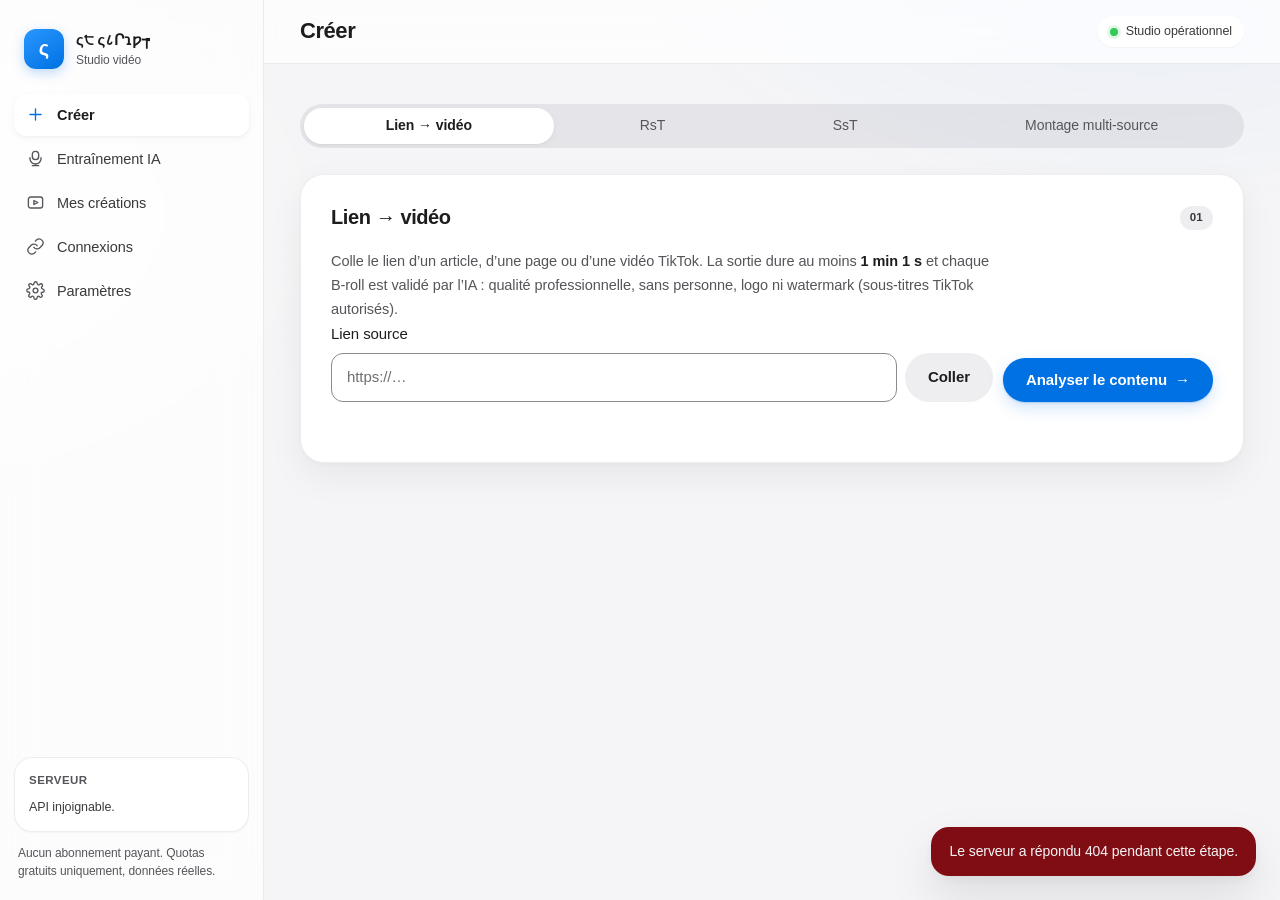
==== commit 1bc8f816: "Fournisseurs IA texte (Gemini/Groq/Mistral), thème noir et suivi « IA utilisée » - Routeur de texte " ====
--- a/static/index.html
+++ b/static/index.html
@@ -552,6 +552,38 @@
           </div>
 
           <div class="card">
+            <div class="card-head"><h2>Fournisseurs IA (texte)</h2><span class="counter" id="fournisseur-actif"></span></div>
+            <p class="lead">Les scripts, l’extraction des noms et les adaptations de texte passent par ces fournisseurs. Gemini reste exclusivement chargé de l’audio, de la vidéo et de la validation visuelle des plans.</p>
+
+            <div class="field">
+              <label>Sélection du texte</label>
+              <div class="seg choices" id="fournisseur-choices">
+                <button class="seg-item active" data-fournisseur="auto" type="button">Auto</button>
+                <button class="seg-item" data-fournisseur="gemini" type="button">Gemini</button>
+                <button class="seg-item" data-fournisseur="groq" type="button">Groq</button>
+                <button class="seg-item" data-fournisseur="mistral" type="button">Mistral</button>
+              </div>
+              <p class="hint">« Auto » suit l’ordre du serveur et bascule, en le journalisant, vers le fournisseur suivant en cas d’échec temporaire. Un fournisseur nommé est utilisé tel quel : sans repli silencieux.</p>
+            </div>
+
+            <div class="fournisseur-list" id="fournisseur-list"><p class="hint">Chargement…</p></div>
+            <p class="hint">Le quota n’est affiché que si l’API le communique réellement (en-têtes x-ratelimit-*) ; la remise à zéro de la fenêtre est distincte d’un simple Retry-After. Si l’API ne dit rien, rien n’est affiché : aucune donnée inventée. Les clés restent côté serveur.</p>
+          </div>
+
+          <div class="card">
+            <div class="card-head"><h2>Affichage</h2></div>
+            <div class="field">
+              <label>Thème de l’interface</label>
+              <div class="seg choices" id="theme-choices">
+                <button class="seg-item" data-theme-choix="auto" type="button">Auto (système)</button>
+                <button class="seg-item" data-theme-choix="clair" type="button">Clair</button>
+                <button class="seg-item" data-theme-choix="noir" type="button">Noir</button>
+              </div>
+              <p class="hint">Aucun thème n’est codé en dur : le choix est conservé dans ce navigateur et l’« Auto » suit l’affichage du système.</p>
+            </div>
+          </div>
+
+          <div class="card">
             <div class="card-head"><h2>Serveur</h2></div>
             <div class="server-rows big" id="parametres-server"></div>
             <p class="foot-note">Limites réelles de cette instance, lues depuis l’API. Aucune donnée n’est inventée : si un service est absent, il est signalé comme tel.</p>
--- a/static/styles.css
+++ b/static/styles.css
@@ -1,8 +1,10 @@
 /* =====================================================================
-   ς੮ ς८Րɿƿ┮ — Studio vidéo · redesign clair, inspiré d'une esthétique
-   « premium minimaliste » (fonds doux, cartes arrondies, ombres discrètes,
-   typographie système). Aucune ressource externe, aucun logo ni nom de marque
-   tiers. HTML/CSS/JS natif uniquement.
+   ς੮ ς८Րɿƿ┮ — Studio vidéo · thème « premium minimaliste » (fonds doux,
+   cartes arrondies, ombres discrètes, typographie système), décliné en
+   deux thèmes : clair (défaut) et noir (fond #000). Aucun thème n'est codé
+   en dur : `data-theme` sur <html> décide, seules les variables changent.
+   Aucune ressource externe, aucun logo ni nom de marque tiers.
+   HTML/CSS/JS natif uniquement.
    ===================================================================== */
 
 :root {
@@ -1440,3 +1442,124 @@
   }
   .nav-dot, .pulse { animation: none !important; }
 }
+
+/* =====================================================================
+   THÈME NOIR — noir profond, même structure que le thème clair.
+   Aucun thème n'est codé en dur dans le HTML ou le JS : l'attribut
+   `data-theme` sur <html> est posé par main.js (choix utilisateur ou
+   `prefers-color-scheme` du système), et seules les variables changent.
+   ===================================================================== */
+
+:root[data-theme="noir"] {
+  color-scheme: dark;
+
+  /* Surfaces */
+  --bg: #000000;
+  --bg-soft: #0a0a0b;
+  --surface: #101014;
+  --surface-2: #17171c;
+  --surface-glass: rgba(8, 8, 10, 0.72);
+  --fill: rgba(245, 245, 247, 0.09);
+  --fill-strong: rgba(245, 245, 247, 0.16);
+
+  /* Bordures : les contours de contrôles restent au moins 3:1 */
+  --line: rgba(255, 255, 255, 0.08);
+  --line-strong: rgba(255, 255, 255, 0.16);
+  --control-border: #8e8e93;
+
+  /* Texte : niveaux ≥ 4.5:1 sur les surfaces sombres */
+  --text: #f5f5f7;
+  --text-2: #d9d9de;
+  --muted: #a8a8ae;
+  --faint: #8e8e93;
+
+  /* Accent bleu nocturne */
+  --accent: #0a84ff;
+  --accent-hover: #409cff;
+  --accent-ink: #74b9ff;
+  --accent-soft: rgba(10, 132, 255, 0.18);
+  --accent-ring: rgba(10, 132, 255, 0.55);
+  --on-accent: #ffffff;
+
+  /* États sémantiques (versions clairées pour le contraste) */
+  --success: #30d158;
+  --success-dot: #30d158;
+  --success-soft: rgba(48, 209, 88, 0.14);
+  --warning: #ff9f0a;
+  --warning-dot: #ff9f0a;
+  --warning-soft: rgba(255, 159, 10, 0.14);
+  --danger: #ff453a;
+  --danger-dot: #ff453a;
+  --danger-soft: rgba(255, 69, 58, 0.12);
+
+  /* Ombres : sur fond noir, l'ombre est surtout un contour doux */
+  --shadow-xs: 0 1px 2px rgba(0, 0, 0, 0.5);
+  --shadow-sm: 0 1px 2px rgba(0, 0, 0, 0.5), 0 2px 8px rgba(0, 0, 0, 0.45);
+  --shadow: 0 2px 6px rgba(0, 0, 0, 0.4), 0 14px 36px rgba(0, 0, 0, 0.55);
+  --shadow-lift: 0 4px 12px rgba(0, 0, 0, 0.5), 0 22px 48px rgba(0, 0, 0, 0.65);
+}
+
+:root[data-theme="noir"] body::before {
+  background:
+    radial-gradient(900px 520px at 90% -12%, rgba(10, 132, 255, 0.08), transparent 62%),
+    radial-gradient(760px 480px at -8% 24%, rgba(16, 16, 20, 0.85), transparent 60%);
+}
+
+:root[data-theme="noir"] ::selection { background: rgba(10, 132, 255, 0.35); }
+
+/* Barre latérale mobile : fond opaque adapté au noir (le thème clair en définit
+   un blanc dans le media query). */
+:root[data-theme="noir"] .sidebar { background: rgba(8, 8, 10, 0.94); }
+
+/* ============================== FOURNISSEURS IA (TEXTE) ============================== */
+
+.fournisseur-list {
+  display: grid;
+  gap: 8px;
+  margin-top: 4px;
+}
+
+.fournisseur-item {
+  display: flex;
+  flex-wrap: wrap;
+  align-items: baseline;
+  gap: 6px 10px;
+  padding: 12px 14px;
+  border: 1px solid var(--line);
+  border-radius: var(--radius-sm);
+  background: var(--surface-2);
+  font-size: 13.5px;
+}
+
+.fournisseur-item .fournisseur-nom {
+  font-weight: 650;
+  display: inline-flex;
+  align-items: center;
+  gap: 8px;
+}
+
+.fournisseur-item i {
+  width: 8px;
+  height: 8px;
+  border-radius: 50%;
+  background: var(--success-dot);
+  display: inline-block;
+}
+
+.fournisseur-item i.off { background: var(--faint); }
+
+.fournisseur-meta {
+  color: var(--muted);
+  font-family: var(--font-mono);
+  font-size: 12px;
+}
+
+.fournisseur-erreur {
+  width: 100%;
+  color: var(--danger);
+  font-size: 12.5px;
+}
+
+.fournisseur-tete {
+  font-weight: 650;
+}
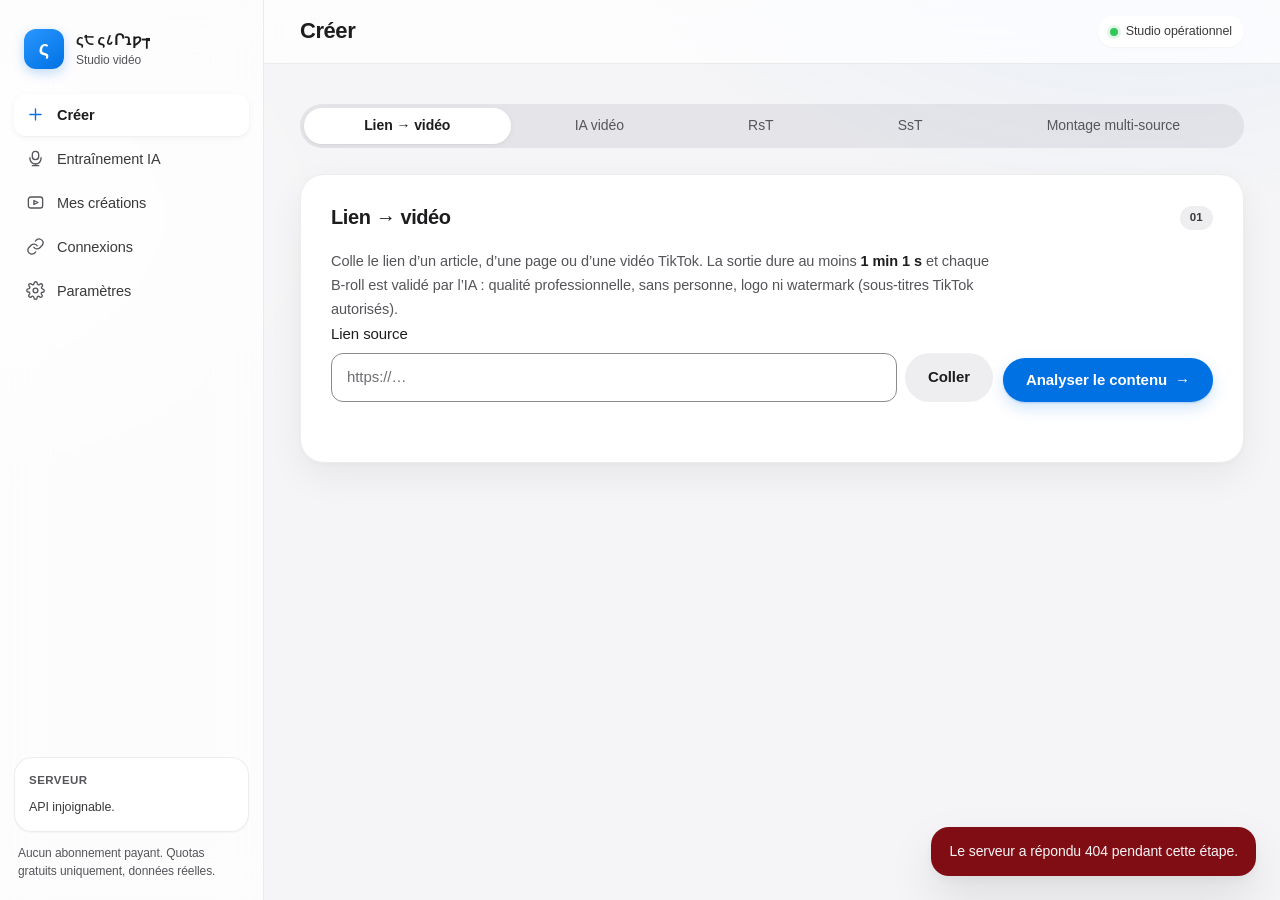
==== commit 0fb08a92: "IA vidéo : idée → script (fournisseur de texte) → B-roll validé visuellement → voix off facultative " ====
--- a/static/index.html
+++ b/static/index.html
@@ -73,6 +73,7 @@
 
           <div class="seg tabs" role="tablist" id="tabs-creer">
             <button class="seg-item active" data-tab="lien" role="tab">Lien → vidéo</button>
+            <button class="seg-item" data-tab="ia" role="tab">IA vidéo</button>
             <button class="seg-item" data-tab="rst" role="tab">RsT</button>
             <button class="seg-item" data-tab="sst" role="tab">SsT</button>
             <button class="seg-item" data-tab="montage" role="tab">Montage multi-source</button>
@@ -152,6 +153,44 @@
                 </div>
                 <p class="status" id="statut-video"></p>
               </div>
+            </div>
+          </div>
+
+          <!-- ============ SECTION : IA VIDÉO ============ -->
+          <div class="tool" data-tool="ia">
+            <div class="card">
+              <div class="card-head">
+                <h2>IA vidéo</h2>
+                <span class="chip">IDÉE → VIDÉO</span>
+              </div>
+              <p class="lead">Écris une idée, le reste est automatique : le script est rédigé par le fournisseur de texte choisi (Paramètres), les plans B-roll sont recherchés sur Pexels et <strong>chaque image est regardée et validée visuellement par Gemini</strong> avant le montage — une image non conforme est écartée, jamais montée.</p>
+
+              <div class="field">
+                <label for="ia-idee">Ton idée</label>
+                <textarea id="ia-idee" rows="4" placeholder="ex. les métiers de nuit dans un aéroport européen, ambiance documentaire"></textarea>
+                <p class="hint">5 à 2000 caractères. Plus l'idée est concrète (lieux, objets, gestes), plus les images trouvées colleront au script.</p>
+              </div>
+
+              <div class="grid-2">
+                <div class="field">
+                  <label>Voix off générée · facultative</label>
+                  <label class="check">
+                    <input type="checkbox" id="ia-voixoff">
+                    <span>Écrire la voix off avec edge-tts (gratuit, sans clé)</span>
+                  </label>
+                  <p class="hint" id="ia-voixoff-etat">Non cochée : la vidéo reste muette (sous-titres uniquement).</p>
+                </div>
+                <div class="field">
+                  <label>Sous-titres</label>
+                  <div class="styles" id="styles-ia"></div>
+                </div>
+              </div>
+
+              <div class="actions">
+                <button class="btn primary" id="btn-ia"><span>Générer la vidéo IA</span><span aria-hidden="true">✦</span></button>
+              </div>
+              <p class="status" id="statut-ia"></p>
+              <p class="foot-note">Le script complet (titre, accroche, corps, thèmes d'images) est conservé avec le travail. Gemini reste obligatoire pour la validation visuelle des plans, quelle que soit la sélection de texte.</p>
             </div>
           </div>
 
--- a/static/styles.css
+++ b/static/styles.css
@@ -1563,3 +1563,26 @@
 .fournisseur-tete {
   font-weight: 650;
 }
+
+/* Case à cocher (IA vidéo : voix off générée) */
+.check {
+  display: flex;
+  align-items: flex-start;
+  gap: 10px;
+  padding: 12px 14px;
+  border: 1px solid var(--line);
+  border-radius: var(--radius-sm);
+  background: var(--surface-2);
+  cursor: pointer;
+  font-size: 13.5px;
+}
+
+.check input {
+  flex: 0 0 auto;
+  width: 16px;
+  height: 16px;
+  margin-top: 2px;
+  accent-color: var(--accent);
+}
+
+.check input:disabled + span { color: var(--faint); }
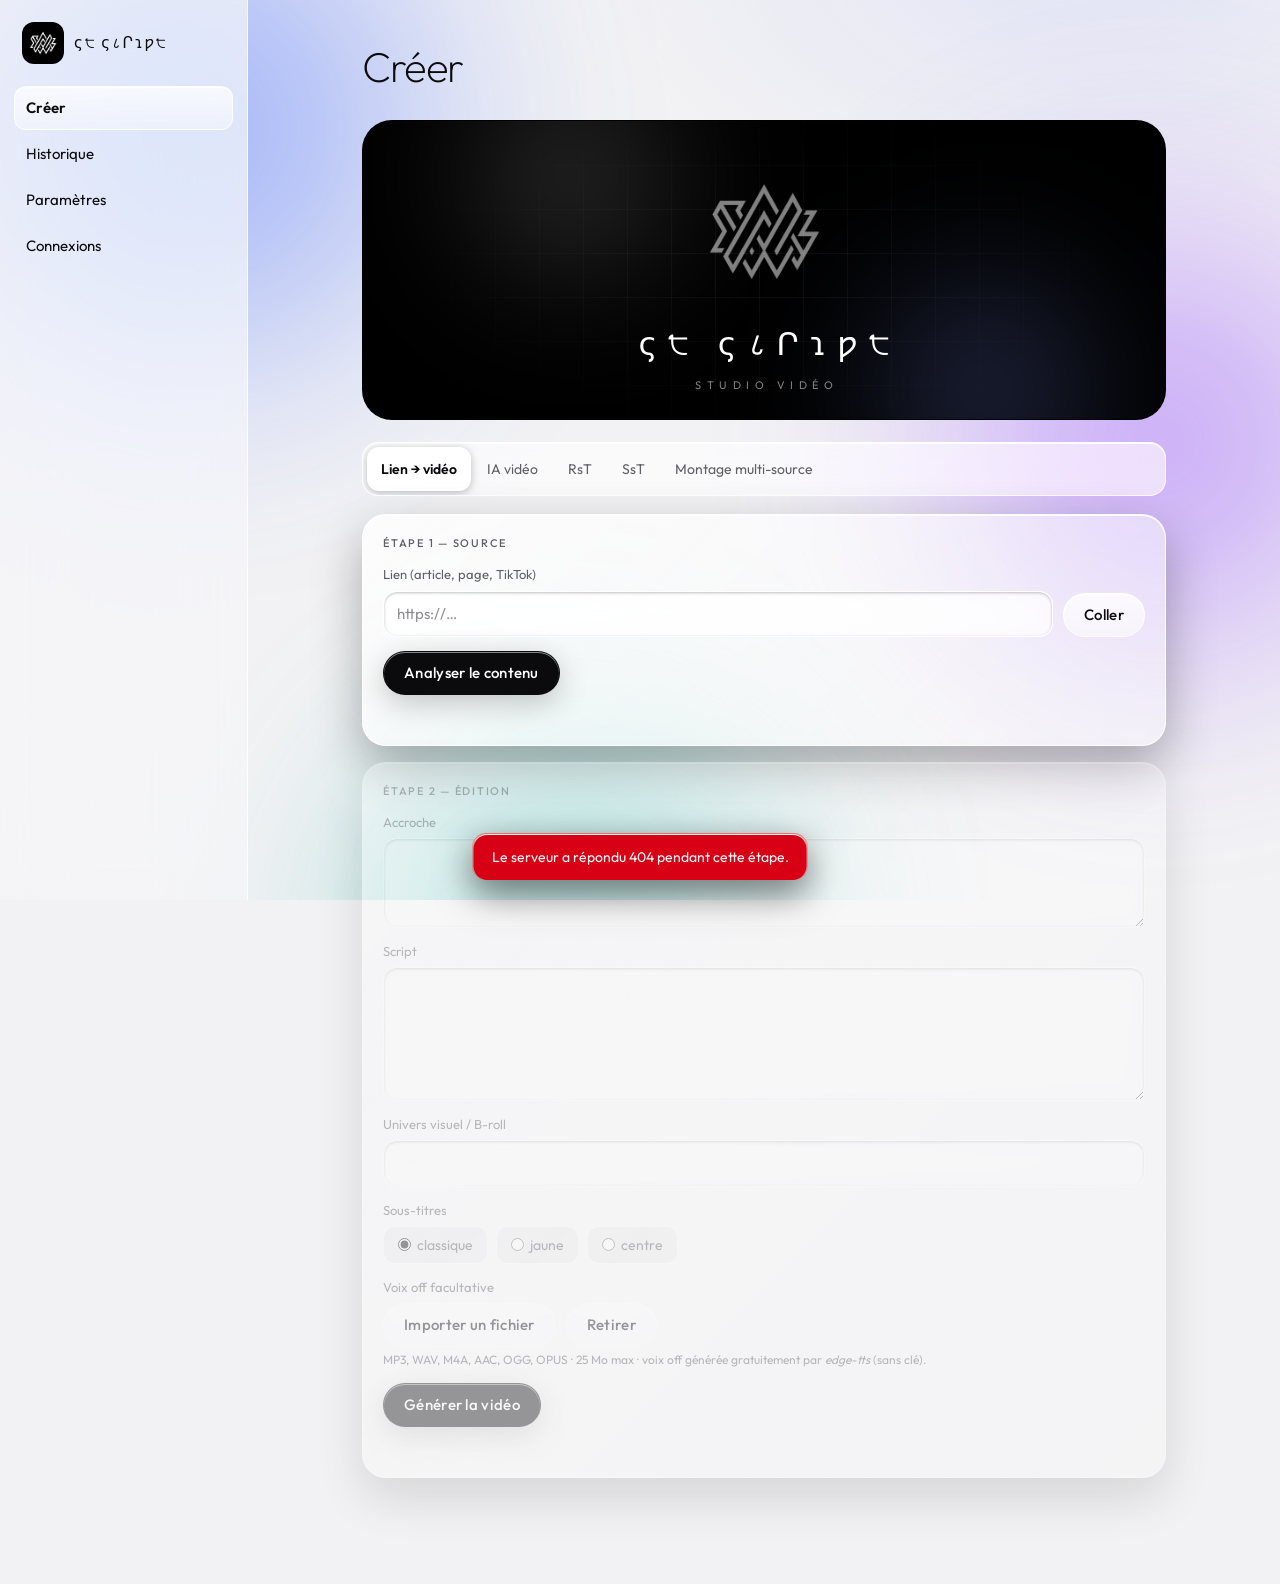
==== commit 3a44d379: "Front : intégration du design fourni (coquille + calque visuel) - static/index.html : coquille du de" ====
--- a/static/index.html
+++ b/static/index.html
@@ -1,641 +1,430 @@
 <!doctype html>
-<html lang="fr">
+<html lang="fr" data-theme="dark">
 <head>
   <meta charset="utf-8">
   <meta name="viewport" content="width=device-width, initial-scale=1, viewport-fit=cover">
-  <meta name="theme-color" content="#f5f5f7">
-  <meta name="color-scheme" content="light">
-  <meta name="description" content="ς੮ ς८Րɿƿ┮ — dashboard vidéo : lien → vidéo, RsT et montage multi-source TikTok.">
-  <title>ς੮ ς८Րɿƿ┮ — Studio vidéo</title>
+  <meta name="theme-color" content="#000000">
+  <meta name="color-scheme" content="light dark">
+  <meta name="description" content="ς੮ ς८Րɿƿ੮ — Studio vidéo IA : Lien → vidéo, IA vidéo, RsT, SsT et Montage multi-source.">
+  <title>ς੮ ς८Րɿƿ੮ — Studio vidéo</title>
+  <link rel="preconnect" href="https://fonts.googleapis.com">
+  <link rel="preconnect" href="https://fonts.gstatic.com" crossorigin>
+  <link rel="stylesheet" href="https://fonts.googleapis.com/css2?family=Outfit:wght@200;300;400;500;600&display=swap">
   <link rel="stylesheet" href="/static/styles.css">
 </head>
 <body>
-  <div class="app">
-
-    <!-- ======================= BARRE LATÉRALE ======================= -->
-    <aside class="sidebar" id="sidebar" aria-label="Navigation principale">
-      <div class="brand">
-        <div class="brand-mark" aria-hidden="true">ς</div>
-        <div class="brand-text">
-          <strong>ς੮ ς८Րɿƿ┮</strong>
-          <span>Studio vidéo</span>
+<div class="bgfx" aria-hidden="true"><i></i><i></i><i></i></div>
+<div class="app">
+
+  <!-- ======================= BARRE LATÉRALE ======================= -->
+  <aside id="sb" aria-label="Navigation">
+    <div class="brand">
+      <img class="lg" src="/static/logo.jpg" alt="Logo" width="42" height="42">
+      <b class="nm">ς੮ ς८Րɿƿ੮</b>
+    </div>
+    <nav id="nav"></nav>
+  </aside>
+  <div id="scrim"></div>
+
+  <!-- ======================= CONTENU PRINCIPAL ======================= -->
+  <div class="col">
+    <header class="mb">
+      <button class="bgr" id="bgr" aria-label="Ouvrir le menu" aria-expanded="false">≡</button>
+      <img class="lg" src="/static/logo.jpg" alt="Logo" width="34" height="34">
+      <b class="nm">ς੮ ς८Րɿƿ੮</b>
+    </header>
+
+    <main>
+      <h1 id="h"></h1>
+
+      <!-- Suivi réel de la génération (sticky) -->
+      <section id="live" class="card live" hidden aria-live="polite"></section>
+
+      <div id="view"></div>
+    </main>
+  </div>
+</div>
+
+<!-- Toasts + overlays -->
+<div id="toasts" aria-live="polite"></div>
+<div id="ov" class="ov" hidden></div>
+<div id="toast" class="toast-old" role="status" aria-live="polite"></div>
+
+<!-- Marqueurs statiques (invisibles) pour les tests de présence -->
+<div aria-hidden="true" hidden>
+  <span>Mes créations</span>
+  <span>Paramètres</span>
+  <span data-tab="ia" data-tool="ia"></span>
+  <span data-fournisseur="auto"></span>
+  <span data-fournisseur="gemini"></span>
+  <span data-fournisseur="groq"></span>
+  <span data-fournisseur="mistral"></span>
+</div>
+
+<!-- Gabarit #live (initialement caché, rendu par JS) -->
+<template id="tpl-live">
+  <div class="lh">
+    <div><small style="margin:0">Travail en cours</small><b id="lp-title"></b></div>
+    <span id="lp-pill"></span>
+  </div>
+  <div class="bar"><i id="lp-bar"></i></div>
+  <p id="lp-detail"></p>
+  <p class="mut" id="lp-info"></p>
+  <div style="margin-top:10px"><button class="btn" id="btn-cancel" type="button" disabled>Annuler le travail</button></div>
+</template>
+
+<!-- Gabarits HTML cachés pour chaque section (utilisés par main.js) -->
+<template id="tpl-creer">
+  <div class="hero" aria-label="Présentation">
+    <div class="orb o1"></div><div class="orb o2"></div><div class="grid"></div>
+    <div class="stage"><div class="mark" role="img" aria-label="Logo ς੮ ς८Րɿƿ੮"></div></div>
+    <div class="hn">ς੮ ς८Րɿƿ੮</div>
+    <div class="hs">Studio vidéo</div>
+  </div>
+  <div class="tabs" id="tb" role="tablist"><i class="ind"></i></div>
+  <div id="tbody" class="anim"></div>
+</template>
+
+<!-- ============ SECTION LIEN → VIDÉO ============ -->
+<template id="tpl-tab-lien">
+  <div class="card" id="card-lien-src">
+    <h2>Étape 1 — Source</h2>
+    <div class="row">
+      <label class="fl">Lien (article, page, TikTok)<input id="lien-input" type="url" placeholder="https://…" autocomplete="off"></label>
+      <button class="btn" type="button" id="lien-coller" data-paste="lien-input">Coller</button>
+    </div>
+    <button class="btn pri" id="btn-analyser" type="button">Analyser le contenu</button>
+    <p class="stt" id="statut-analyser"></p>
+  </div>
+  <div class="card lock" id="etape-script" inert>
+    <h2>Étape 2 — Édition</h2>
+    <label class="fl">Accroche<textarea id="hook" rows="3"></textarea></label>
+    <label class="fl">Script<textarea id="corps" rows="5"></textarea></label>
+    <label class="fl">Univers visuel / B-roll<input id="mot-cle" type="text"></label>
+    <label class="fl"><span>Sous-titres</span><div id="styles-lien" class="styles-wrap"></div></label>
+    <div class="fl voix-field">
+      <span>Voix off facultative</span>
+      <div class="row c" style="margin-top:6px">
+        <label class="btn">Importer un fichier<input id="voix-lien" class="file-input" type="file" accept=".mp3,.wav,.m4a,.aac,.ogg,.opus,audio/*" hidden></label>
+        <button class="btn" id="voix-lien-clear" type="button" data-rm>Retirer</button>
+      </div>
+      <small>MP3, WAV, M4A, AAC, OGG, OPUS · 25 Mo max · voix off générée gratuitement par <em>edge-tts</em> (sans clé).</small>
+      <small class="fn" id="voix-lien-etat"></small>
+    </div>
+    <button class="btn pri" id="btn-video" type="button">Générer la vidéo</button>
+    <p class="stt" id="statut-video"></p>
+  </div>
+</template>
+
+<!-- ============ SECTION IA VIDÉO ============ -->
+<template id="tpl-tab-ia">
+  <div class="card">
+    <h2>Ton idée</h2>
+    <label class="fl">Ton idée (5 à 2000 caractères)<textarea id="ia-idee" rows="5" placeholder="Décris la vidéo…"></textarea></label>
+    <small id="cn-ia">0 / 2000</small>
+    <label class="sw"><input type="checkbox" id="ia-voixoff"><span></span>Voix off générée (facultative)</label>
+    <small id="ia-voixoff-etat">Grisée si le serveur n’a pas de synthèse vocale.</small>
+    <div style="height:14px"></div>
+    <label class="fl"><span>Sous-titres</span><div id="styles-ia" class="styles-wrap"></div></label>
+    <button class="btn pri" id="btn-ia" type="button" data-gen="ia-video">Générer la vidéo IA</button>
+    <p class="stt" id="statut-ia"></p>
+    <small>Le script complet est conservé avec le travail. Gemini reste obligatoire pour la validation visuelle des plans.</small>
+  </div>
+</template>
+
+<!-- ============ SECTION RsT ============ -->
+<template id="tpl-tab-rst">
+  <div class="card">
+    <h2>Source</h2>
+    <label class="fl">Liens TikTok de départ — un par ligne
+      <textarea id="rst-liens" rows="4" placeholder="https://www.tiktok.com/@…/video/…"></textarea>
+    </label>
+    <span class="counter" id="rst-liens-counter">0/6 liens</span>
+    <div class="row" style="margin-top:10px">
+      <button class="btn" id="rst-coller" type="button">Coller</button>
+      <button class="btn" id="rst-clear" type="button">Tout supprimer</button>
+    </div>
+    <label class="fl" hidden aria-hidden="true"><span>TOP N (choix)</span>
+      <div class="seg choices" id="rst-noms-choices" role="radiogroup">
+        <button type="button" class="seg-item active" data-noms="3">3 noms</button>
+        <button type="button" class="seg-item" data-noms="5">5 noms</button>
+      </div>
+    </label>
+    <div class="fl voix-field">
+      <span>Voix off facultative</span>
+      <div class="row c" style="margin-top:6px">
+        <label class="btn">Importer un fichier<input id="voix-rst" class="file-input" type="file" accept=".mp3,.wav,.m4a,.aac,.ogg,.opus,audio/*" hidden></label>
+        <button class="btn" id="voix-rst-clear" type="button" data-rm>Retirer</button>
+      </div>
+      <small>MP3, WAV, M4A, AAC, OGG, OPUS · 25 Mo max. La vidéo reste muette ; le script .txt et une voix off .mp3 sont livrés séparément.</small>
+      <small class="fn" id="voix-rst-etat"></small>
+    </div>
+    <button class="btn pri" id="btn-rst" type="button" data-gen="rst" style="margin-top:14px">Trouver les vidéos et créer</button>
+    <p class="stt" id="statut-rst"></p>
+  </div>
+  <div class="card hidden" id="rst-jobs">
+    <div class="lh">
+      <h2 style="margin:0">Travaux RsT en cours</h2>
+      <span class="counter" id="rst-jobs-counter"></span>
+    </div>
+    <div id="job-list" class="job-list"></div>
+  </div>
+  <div class="card hidden" id="rst-resultats">
+    <div class="lh">
+      <h2 style="margin:0">Vidéos trouvées par RsT</h2>
+      <span class="counter" id="rst-compteur"></span>
+    </div>
+    <p class="hint" id="rst-resume"></p>
+    <div id="rst-found" class="found-blocs"></div>
+  </div>
+</template>
+
+<!-- ============ SECTION SsT ============ -->
+<template id="tpl-tab-sst">
+  <div class="card">
+    <h2>SsT · TOP N manuel</h2>
+    <label class="fl">Vidéo TikTok source
+      <div class="row">
+        <input id="sst-lien" type="url" placeholder="https://www.tiktok.com/@…/video/…" autocomplete="off">
+        <button class="btn" id="sst-coller" type="button">Coller</button>
+      </div>
+    </label>
+    <label class="fl"><span>Classement</span>
+      <div class="seg" id="sst-nombre-choices" role="radiogroup" style="--n:2;--i:0"><i></i>
+        <button type="button" role="radio" data-sst-nombre="3" aria-checked="true">TOP 3</button>
+        <button type="button" role="radio" data-sst-nombre="5" aria-checked="false">TOP 5</button>
+      </div>
+    </label>
+    <label class="fl"><span>Noms saisis manuellement</span>
+      <div id="sst-noms" class="sst-noms">
+        <input data-sst-nom="0" type="text" placeholder="Nom 1" autocomplete="off">
+        <input data-sst-nom="1" type="text" placeholder="Nom 2" autocomplete="off">
+        <input data-sst-nom="2" type="text" placeholder="Nom 3" autocomplete="off">
+        <input data-sst-nom="3" type="text" placeholder="Nom 4" autocomplete="off" hidden>
+        <input data-sst-nom="4" type="text" placeholder="Nom 5" autocomplete="off" hidden>
+      </div>
+    </label>
+    <span class="counter" id="sst-noms-counter">0/3</span>
+    <div style="height:10px"></div>
+    <label class="fl">Profil d’entraînement (facultatif)
+      <select id="sst-profil"><option value="">Aucun profil</option></select>
+    </label>
+    <button class="btn" id="sst-open-training" type="button" style="margin-top:6px">Ouvrir Entraînement IA ↗</button>
+    <div style="height:14px"></div>
+    <button class="btn pri" id="btn-sst" type="button">Rechercher et créer SsT</button>
+    <p class="stt" id="statut-sst"></p>
+  </div>
+</template>
+
+<!-- ============ SECTION MONTAGE MULTI-SOURCE ============ -->
+<template id="tpl-tab-montage">
+  <div class="card">
+    <h2>Sources</h2>
+    <label class="fl">Nom de la création<input id="mon-title" type="text" maxlength="120" placeholder="ex. Freins carbone — vidéo 1"></label>
+    <label class="fl">Liens TikTok (1 à 20) — un par ligne
+      <textarea id="mon-liens" rows="5" placeholder="https://www.tiktok.com/@…/video/…"></textarea>
+    </label>
+    <span class="counter" id="liens-counter">0/20 liens</span>
+    <p class="hint" id="source-limit"></p>
+    <div class="row" style="margin-top:10px">
+      <button class="btn" id="btn-coller-sources" type="button">Coller</button>
+      <button class="btn" id="btn-diagnostic" type="button">Valider</button>
+      <button class="btn" id="btn-clear-sources" type="button">Tout supprimer</button>
+    </div>
+    <div id="diagnostic" class="diagnostic hidden" style="margin-top:14px">
+      <p id="diagnostic-title" class="diagnostic-title"></p>
+      <p id="estimate" class="estimate"></p>
+      <div id="diagnostic-sources" class="source-list"></div>
+    </div>
+  </div>
+  <div class="card">
+    <h2>Texte</h2>
+    <label class="fl">Accroche<textarea id="mon-hook" rows="3" placeholder="L’accroche guide les coupes rapides."></textarea></label>
+    <label class="fl">Script<textarea id="mon-corps" rows="4" placeholder="Le corps du script, phrase par phrase."></textarea></label>
+  </div>
+  <div class="card">
+    <h2>Référence & Réglages</h2>
+    <label class="fl">Lien de référence de style (facultatif)
+      <div class="row">
+        <input id="mon-style-ref" type="url" placeholder="https://www.tiktok.com/@…/video/…">
+        <button class="btn" id="ref-coller" type="button">Coller</button>
+      </div>
+    </label>
+    <div class="row" style="margin-top:6px">
+      <button class="btn" id="btn-reference" type="button">Récupérer le script de la référence →</button>
+    </div>
+    <p class="stt" id="statut-reference" style="margin-top:8px"></p>
+    <div style="height:14px"></div>
+    <label class="fl"><span>Mode</span>
+      <div class="seg" id="mode-cards-wrap-mont" role="radiogroup" style="--n:2;--i:1"><i></i>
+        <button type="button" role="radio" data-mode-seg="rapide" aria-checked="false">Rapide</button>
+        <button type="button" role="radio" data-mode-seg="qualite" aria-checked="true">Qualité</button>
+      </div>
+    </label>
+    <label class="fl"><span>Intensité des transitions</span>
+      <div class="seg" id="intensite-choices-mont" role="radiogroup" style="--n:4;--i:2"><i></i>
+        <button type="button" role="radio" data-intensite-mont="0" aria-checked="false">0</button>
+        <button type="button" role="radio" data-intensite-mont="1" aria-checked="false">1</button>
+        <button type="button" role="radio" data-intensite-mont="2" aria-checked="true">2</button>
+        <button type="button" role="radio" data-intensite-mont="3" aria-checked="false">3</button>
+      </div>
+    </label>
+    <label class="fl"><span>Sous-titres</span><div id="styles-montage" class="styles-wrap"></div></label>
+    <div class="fl voix-field">
+      <span>Voix off facultative</span>
+      <div class="row c" style="margin-top:6px">
+        <label class="btn">Importer un fichier<input id="voix-montage" class="file-input" type="file" accept=".mp3,.wav,.m4a,.aac,.ogg,.opus,audio/*" hidden></label>
+        <button class="btn" id="voix-montage-clear" type="button" data-rm>Retirer</button>
+      </div>
+      <small class="fn" id="voix-montage-etat"></small>
+    </div>
+    <p class="hint" id="export-courant"></p>
+    <div class="row" style="margin-top:14px">
+      <button class="btn" id="btn-add-project" type="button" disabled>+ Ajouter à la file</button>
+      <button class="btn pri" id="btn-montage" type="button" disabled>Créer la vidéo</button>
+    </div>
+    <p class="stt" id="statut-montage"></p>
+    <div id="batch-drafts" class="drafts hidden" style="margin-top:14px">
+      <div class="lh"><h2 style="margin:0">Projets préparés</h2><span class="counter" id="batch-counter">0/6</span></div>
+      <div id="batch-draft-list" class="draft-list"></div>
+      <button class="btn pri full" id="btn-launch-batch" type="button" style="margin-top:10px" disabled>Lancer la file</button>
+    </div>
+  </div>
+</template>
+
+<!-- ============ SECTION HISTORIQUE ============ -->
+<template id="tpl-historique">
+  <div class="card hidden" id="player-card">
+    <div class="lh"><span class="pill" id="player-title">Dernier rendu</span></div>
+    <div class="vid"><video id="lecteur" controls playsinline style="width:100%;height:100%;border-radius:12px;background:#000"></video></div>
+    <div class="row c" style="margin-top:10px">
+      <a class="btn" id="telecharger" download>Télécharger</a>
+      <button class="btn" id="save-drive" type="button">Envoyer sur Drive</button>
+      <a class="btn hidden" id="drive-link" target="_blank" rel="noopener">Ouvrir dans Drive ↗</a>
+    </div>
+    <p class="hint" id="drive-message" style="margin-top:8px"></p>
+  </div>
+  <div class="card">
+    <div class="lh">
+      <h2 style="margin:0">Historique</h2>
+      <button class="btn" id="refresh-history" type="button" title="Actualiser" aria-label="Actualiser">⟳</button>
+    </div>
+    <p class="hint">Historique réel des 6 dernières heures. Le suivi reprend après une actualisation.</p>
+    <div id="history-list" class="history-list"><p class="hint">Chargement…</p></div>
+  </div>
+</template>
+
+<!-- ============ SECTION PARAMÈTRES ============ -->
+<template id="tpl-parametres">
+  <div class="card">
+    <h2>Mode & export</h2>
+    <label class="fl"><span>Mode</span>
+      <div class="seg" id="mode-cards" role="radiogroup" style="--n:2;--i:1"><i></i>
+        <button type="button" role="radio" data-mode-par="rapide" aria-checked="false">Rapide</button>
+        <button type="button" role="radio" data-mode-par="qualite" aria-checked="true">Qualité</button>
+      </div>
+    </label>
+    <label class="fl"><span>Intensité des transitions</span>
+      <div class="seg" id="intensite-choices" role="radiogroup" style="--n:4;--i:2"><i></i>
+        <button type="button" role="radio" data-intensite-par="0" aria-checked="false">0</button>
+        <button type="button" role="radio" data-intensite-par="1" aria-checked="false">1</button>
+        <button type="button" role="radio" data-intensite-par="2" aria-checked="true">2</button>
+        <button type="button" role="radio" data-intensite-par="3" aria-checked="false">3</button>
+      </div>
+    </label>
+    <p class="hint" id="export-courant-parametres"></p>
+  </div>
+
+  <div class="card">
+    <h2>Fournisseurs IA (texte)</h2>
+    <label class="fl"><span>Fournisseur</span>
+      <div class="seg" id="fournisseur-choices" role="radiogroup" style="--n:4;--i:0"><i></i>
+        <button type="button" role="radio" data-fournisseur-par="auto" aria-checked="true">Auto</button>
+        <button type="button" role="radio" data-fournisseur-par="gemini" aria-checked="false">Gemini</button>
+        <button type="button" role="radio" data-fournisseur-par="groq" aria-checked="false">Groq</button>
+        <button type="button" role="radio" data-fournisseur-par="mistral" aria-checked="false">Mistral</button>
+      </div>
+    </label>
+    <small>« Auto » = ordre du serveur avec bascule journalisée ; fournisseur nommé = sans repli.</small>
+    <div id="fournisseur-list" class="kv-list" style="margin-top:14px"><p class="hint">Chargement…</p></div>
+    <span class="counter" id="fournisseur-actif" style="display:none"></span>
+  </div>
+
+  <div class="card">
+    <h2>Affichage</h2>
+    <label class="fl"><span>Thème</span>
+      <div class="seg" id="theme-choices" role="radiogroup" style="--n:3;--i:0"><i></i>
+        <button type="button" role="radio" data-theme-choix="auto" aria-checked="true">Auto (système)</button>
+        <button type="button" role="radio" data-theme-choix="clair" aria-checked="false">Clair</button>
+        <button type="button" role="radio" data-theme-choix="noir" aria-checked="false">Noir</button>
+      </div>
+    </label>
+  </div>
+
+  <div class="card">
+    <h2>Serveur (lecture seule)</h2>
+    <div id="parametres-server" class="kv-list"></div>
+    <small>Valeurs fournies par l’API du serveur.</small>
+  </div>
+
+  <div class="card">
+    <h2>Profils d’entraînement IA</h2>
+    <p class="hint">Création de profils d’entraînement visuel. Synchronisés entre le localStorage et le serveur.</p>
+    <div id="training-profile-list" class="training-profile-list"><p class="hint">Chargement…</p></div>
+    <span class="counter" id="training-profile-count"></span>
+    <div style="height:14px"></div>
+    <div class="row">
+      <label class="fl">Nom<input id="profil-nom" type="text" maxlength="160" placeholder="Sujet"></label>
+      <label class="fl">Alias<input id="profil-alias" type="text" placeholder="un alias"></label>
+    </div>
+    <label class="fl">Bons exemples TikTok<textarea id="profil-bons" rows="4" placeholder="Un lien par ligne"></textarea></label>
+    <label class="fl">Mauvais exemples TikTok<textarea id="profil-mauvais" rows="4" placeholder="Un lien par ligne"></textarea></label>
+    <p class="stt" id="statut-profil"></p>
+    <div id="training-result" class="stt hidden"></div>
+    <div class="row" style="margin-top:10px">
+      <button class="btn pri" id="btn-analyser-profil" type="button">Analyser avec l’IA et alimenter</button>
+      <button class="btn" id="btn-nouveau-profil" type="button">Nouveau profil</button>
+    </div>
+  </div>
+
+  <div class="card server-card">
+    <h2>Serveur</h2>
+    <div id="server-rows" class="kv-list"><p class="hint">Vérification…</p></div>
+    <p class="foot-note">Aucun abonnement payant. Quotas gratuits uniquement, données réelles.</p>
+    <p class="mut" id="top-status-display"><i class="dot"></i>Studio opérationnel</p>
+  </div>
+</template>
+
+<!-- ============ SECTION CONNEXIONS ============ -->
+<template id="tpl-connexions">
+  <div class="card">
+    <h2>Connexions</h2>
+    <p class="hint">Connecte tes comptes pour la sauvegarde automatique sur Google Drive et l’accès TikTok. Aucun faux compte : chaque connexion passe par l’OAuth officiel.</p>
+
+    <div class="integration" data-conn="tiktok">
+      <div class="lh">
+        <div>
+          <strong>TikTok</strong>
+          <p class="hint" id="tiktok-state" style="margin:4px 0 0">Vérification…</p>
         </div>
-      </div>
-
-      <nav class="nav">
-        <button class="nav-item active" data-view="creer">
-          <svg viewBox="0 0 24 24" fill="none" stroke="currentColor" stroke-width="1.7" stroke-linecap="round" stroke-linejoin="round"><path d="M12 5v14M5 12h14"/></svg>
-          <span>Créer</span>
-        </button>
-        <button class="nav-item" data-view="entrainement">
-          <svg viewBox="0 0 24 24" fill="none" stroke="currentColor" stroke-width="1.7" stroke-linecap="round" stroke-linejoin="round"><path d="M12 3a4 4 0 0 0-4 4v2.5a4 4 0 0 0 8 0V7a4 4 0 0 0-4-4Z"/><path d="M5 11v1a7 7 0 0 0 14 0v-1M12 19v2M8 21h8"/></svg>
-          <span>Entraînement IA</span>
-        </button>
-        <button class="nav-item" data-view="creations">
-          <svg viewBox="0 0 24 24" fill="none" stroke="currentColor" stroke-width="1.7" stroke-linecap="round" stroke-linejoin="round"><rect x="3" y="5" width="18" height="14" rx="3"/><path d="m10 9.5 5 2.5-5 2.5z"/></svg>
-          <span>Mes créations</span>
-          <i class="nav-dot hidden" id="nav-dot"></i>
-        </button>
-        <button class="nav-item" data-view="connexions">
-          <svg viewBox="0 0 24 24" fill="none" stroke="currentColor" stroke-width="1.7" stroke-linecap="round" stroke-linejoin="round"><path d="M10 13a5 5 0 0 0 7.5.5l3-3a5 5 0 0 0-7-7l-1.7 1.7"/><path d="M14 11a5 5 0 0 0-7.5-.5l-3 3a5 5 0 0 0 7 7l1.7-1.7"/></svg>
-          <span>Connexions</span>
-        </button>
-        <button class="nav-item" data-view="parametres">
-          <svg viewBox="0 0 24 24" fill="none" stroke="currentColor" stroke-width="1.7" stroke-linecap="round" stroke-linejoin="round"><circle cx="12" cy="12" r="3"/><path d="M19.4 15a1.7 1.7 0 0 0 .3 1.9l.1.1a2 2 0 1 1-2.8 2.8l-.1-.1a1.7 1.7 0 0 0-1.9-.3 1.7 1.7 0 0 0-1 1.5V21a2 2 0 1 1-4 0v-.2a1.7 1.7 0 0 0-1-1.5 1.7 1.7 0 0 0-1.9.3l-.1.1a2 2 0 1 1-2.8-2.8l.1-.1a1.7 1.7 0 0 0 .3-1.9 1.7 1.7 0 0 0-1.5-1H3a2 2 0 1 1 0-4h.2a1.7 1.7 0 0 0 1.5-1 1.7 1.7 0 0 0-.3-1.9l-.1-.1a2 2 0 1 1 2.8-2.8l.1.1a1.7 1.7 0 0 0 1.9.3h.1a1.7 1.7 0 0 0 1-1.5V3a2 2 0 1 1 4 0v.2a1.7 1.7 0 0 0 1 1.5h.1a1.7 1.7 0 0 0 1.9-.3l.1-.1a2 2 0 1 1 2.8 2.8l-.1.1a1.7 1.7 0 0 0-.3 1.9v.1a1.7 1.7 0 0 0 1.5 1H21a2 2 0 1 1 0 4h-.2a1.7 1.7 0 0 0-1.5 1z"/></svg>
-          <span>Paramètres</span>
-        </button>
-      </nav>
-
-      <div class="sidebar-foot">
-        <div class="server-card" id="server-card">
-          <p class="server-title">Serveur</p>
-          <div class="server-rows" id="server-rows"><p class="server-row">Vérification…</p></div>
+        <button class="btn" id="connect-tiktok" type="button">Connecter TikTok</button>
+      </div>
+    </div>
+    <div style="height:10px"></div>
+    <div class="integration" data-conn="drive">
+      <div class="lh">
+        <div>
+          <strong>Google Drive</strong>
+          <p class="hint" id="drive-state" style="margin:4px 0 0">Vérification…</p>
         </div>
-        <p class="foot-note">Aucun abonnement payant. Quotas gratuits uniquement, données réelles.</p>
-      </div>
-    </aside>
-    <div class="scrim" id="scrim" hidden></div>
-
-    <!-- ======================= CONTENU PRINCIPAL ======================= -->
-    <div class="main">
-      <header class="topbar">
-        <button class="burger" id="burger" aria-label="Ouvrir le menu">
-          <svg viewBox="0 0 24 24" fill="none" stroke="currentColor" stroke-width="1.8" stroke-linecap="round"><path d="M4 7h16M4 12h16M4 17h16"/></svg>
-        </button>
-        <h1 class="view-title" id="view-title">Créer</h1>
-        <div class="top-status" id="top-status"><i class="pulse"></i><span>Studio opérationnel</span></div>
-      </header>
-
-      <div class="content">
-
-        <!-- ======================= VUE CRÉER ======================= -->
-        <section class="view active" id="view-creer">
-
-          <div class="seg tabs" role="tablist" id="tabs-creer">
-            <button class="seg-item active" data-tab="lien" role="tab">Lien → vidéo</button>
-            <button class="seg-item" data-tab="ia" role="tab">IA vidéo</button>
-            <button class="seg-item" data-tab="rst" role="tab">RsT</button>
-            <button class="seg-item" data-tab="sst" role="tab">SsT</button>
-            <button class="seg-item" data-tab="montage" role="tab">Montage multi-source</button>
-          </div>
-
-          <!-- Suivi réel de la génération -->
-          <div class="card tracker hidden" id="tracker">
-            <div class="tracker-head">
-              <div class="tracker-copy">
-                <p class="tracker-title" id="tracker-title">Génération en cours</p>
-                <p class="tracker-detail" id="tracker-detail">Préparation…</p>
-              </div>
-              <span class="tracker-pct" id="tracker-pct">0%</span>
-            </div>
-            <div class="progress"><div class="progress-bar" id="tracker-bar"></div></div>
-            <div class="tracker-extras">
-              <div class="source-list hidden" id="tracker-sources"></div>
-              <div class="rst-script hidden" id="tracker-script"></div>
-            </div>
-            <div class="tracker-actions">
-              <button class="btn ghost danger" id="btn-cancel" disabled>Annuler le travail</button>
-            </div>
-          </div>
-
-          <!-- ============ SECTION 1 : LIEN → VIDÉO ============ -->
-          <div class="tool active" data-tool="lien">
-            <div class="card">
-              <div class="card-head">
-                <h2>Lien → vidéo</h2>
-                <span class="chip">01</span>
-              </div>
-              <p class="lead">Colle le lien d’un article, d’une page ou d’une vidéo TikTok. La sortie dure au moins <strong>1 min 1 s</strong> et chaque B-roll est validé par l’IA : qualité professionnelle, sans personne, logo ni watermark (sous-titres TikTok autorisés).</p>
-
-              <div class="field-row">
-                <div class="field grow">
-                  <label for="lien-input">Lien source</label>
-                  <div class="input-group">
-                    <input id="lien-input" type="text" inputmode="url" placeholder="https://…" autocomplete="off">
-                    <button class="btn ghost" id="lien-coller" type="button">Coller</button>
-                  </div>
-                </div>
-                <button class="btn primary" id="btn-analyser"><span>Analyser le contenu</span><span aria-hidden="true">→</span></button>
-              </div>
-              <p class="status" id="statut-analyser"></p>
-
-              <div class="hidden" id="etape-script">
-                <div class="grid-2">
-                  <div class="field">
-                    <label for="hook">Accroche</label>
-                    <textarea id="hook" rows="3"></textarea>
-                  </div>
-                  <div class="field">
-                    <label for="corps">Script</label>
-                    <textarea id="corps" rows="7"></textarea>
-                  </div>
-                </div>
-                <div class="grid-2">
-                  <div class="field">
-                    <label for="mot-cle">Univers visuel (B-roll)</label>
-                    <input id="mot-cle" type="text" placeholder="ex. atelier automobile cinématique">
-                  </div>
-                  <div class="field">
-                    <label>Sous-titres</label>
-                    <div class="styles" id="styles-lien"></div>
-                  </div>
-                </div>
-                <div class="field voix-field">
-                  <label for="voix-lien">Voix off · facultatif</label>
-                  <div class="input-group">
-                    <input id="voix-lien" class="file-input" type="file" accept=".mp3,.wav,.m4a,.aac,.ogg,.opus,audio/*">
-                    <button class="btn ghost danger" id="voix-lien-clear" type="button">Retirer</button>
-                  </div>
-                  <p class="hint voix-hint" id="voix-lien-etat">Aucune voix off : la vidéo restera muette. MP3, WAV, M4A, AAC, OGG ou OPUS, 25 Mo maximum.</p>
-                </div>
-                <div class="actions">
-                  <button class="btn primary" id="btn-video"><span>Générer la vidéo</span><span aria-hidden="true">✦</span></button>
-                </div>
-                <p class="status" id="statut-video"></p>
-              </div>
-            </div>
-          </div>
-
-          <!-- ============ SECTION : IA VIDÉO ============ -->
-          <div class="tool" data-tool="ia">
-            <div class="card">
-              <div class="card-head">
-                <h2>IA vidéo</h2>
-                <span class="chip">IDÉE → VIDÉO</span>
-              </div>
-              <p class="lead">Écris une idée, le reste est automatique : le script est rédigé par le fournisseur de texte choisi (Paramètres), les plans B-roll sont recherchés sur Pexels et <strong>chaque image est regardée et validée visuellement par Gemini</strong> avant le montage — une image non conforme est écartée, jamais montée.</p>
-
-              <div class="field">
-                <label for="ia-idee">Ton idée</label>
-                <textarea id="ia-idee" rows="4" placeholder="ex. les métiers de nuit dans un aéroport européen, ambiance documentaire"></textarea>
-                <p class="hint">5 à 2000 caractères. Plus l'idée est concrète (lieux, objets, gestes), plus les images trouvées colleront au script.</p>
-              </div>
-
-              <div class="grid-2">
-                <div class="field">
-                  <label>Voix off générée · facultative</label>
-                  <label class="check">
-                    <input type="checkbox" id="ia-voixoff">
-                    <span>Écrire la voix off avec edge-tts (gratuit, sans clé)</span>
-                  </label>
-                  <p class="hint" id="ia-voixoff-etat">Non cochée : la vidéo reste muette (sous-titres uniquement).</p>
-                </div>
-                <div class="field">
-                  <label>Sous-titres</label>
-                  <div class="styles" id="styles-ia"></div>
-                </div>
-              </div>
-
-              <div class="actions">
-                <button class="btn primary" id="btn-ia"><span>Générer la vidéo IA</span><span aria-hidden="true">✦</span></button>
-              </div>
-              <p class="status" id="statut-ia"></p>
-              <p class="foot-note">Le script complet (titre, accroche, corps, thèmes d'images) est conservé avec le travail. Gemini reste obligatoire pour la validation visuelle des plans, quelle que soit la sélection de texte.</p>
-            </div>
-          </div>
-
-          <!-- ============ SECTION 2 : RsT ============ -->
-          <div class="tool" data-tool="rst">
-            <div class="card">
-              <div class="card-head">
-                <h2>RsT</h2>
-                <span class="chip">02</span>
-              </div>
-              <p class="lead">Colle <strong>jusqu’à 6 liens TikTok de départ</strong>, un par ligne. Chaque sortie dure au moins <strong>1 min 1 s</strong>. RsT analyse la vidéo, extrait <strong>3 ou 5 noms</strong>, puis l’IA ne conserve que des plans professionnels sans personne, logo ni watermark (sous-titres TikTok autorisés). Le rythme, les coupes, les zooms et les transitions reproduisent la grammaire de la source, en <strong>plans de 5 s maximum</strong>.</p>
-
-              <div class="field">
-                <div class="field-label-row">
-                  <label class="field-label" for="rst-liens">Liens TikTok de départ — un par ligne</label>
-                  <span class="counter" id="rst-liens-counter">0/6 liens</span>
-                </div>
-                <textarea id="rst-liens" rows="6" placeholder="https://www.tiktok.com/@…/video/…&#10;https://www.tiktok.com/@…/video/…"></textarea>
-                <p class="hint" id="rst-liens-hint">Un travail indépendant par lien, traités l’un après l’autre par Render.</p>
-                <div class="actions">
-                  <button class="btn ghost" id="rst-coller" type="button">Coller</button>
-                  <button class="btn ghost danger" id="rst-clear" type="button">Tout supprimer</button>
-                </div>
-              </div>
-
-              <div class="field">
-                <div class="field-label-row">
-                  <label class="field-label" for="rst-noms-choices">Nombre de noms recherchés (TOP N)</label>
-                </div>
-                <div class="seg choices" id="rst-noms-choices">
-                  <button class="seg-item active" data-noms="3" type="button">3 noms</button>
-                  <button class="seg-item" data-noms="5" type="button">5 noms</button>
-                </div>
-                <p class="hint" id="rst-noms-hint">L’IA extrait les noms réellement cités dans la vidéo de départ (personnes, lieux, marques…). Chaque nom lance sa propre recherche TikTok, et chaque nom trouvé est représenté dans le montage.</p>
-              </div>
-
-              <div class="field voix-field">
-                <label for="voix-rst">Voix off · facultatif</label>
-                <div class="input-group">
-                  <input id="voix-rst" class="file-input" type="file" accept=".mp3,.wav,.m4a,.aac,.ogg,.opus,audio/*">
-                  <button class="btn ghost danger" id="voix-rst-clear" type="button">Retirer</button>
-                </div>
-                <p class="hint voix-hint" id="voix-rst-etat">Aucune voix off : les montages RsT resteront muets. La même voix off est appliquée à tous les liens lancés.</p>
-                <p class="hint">Dans tous les cas, RsT livre à part le <strong>script .txt</strong> et une <strong>voix off .mp3 générée gratuitement</strong> (edge-tts, sans clé ni abonnement) : la vidéo finale reste muette, les deux fichiers se téléchargent à côté.</p>
-              </div>
-
-              <div class="actions">
-                <button class="btn primary" id="btn-rst"><span>Trouver les vidéos et créer</span><span aria-hidden="true">✦</span></button>
-              </div>
-              <p class="status" id="statut-rst"></p>
-
-              <div class="hidden" id="rst-jobs">
-                <div class="list-head">
-                  <h3>Travaux RsT en cours</h3>
-                  <span class="counter" id="rst-jobs-counter"></span>
-                </div>
-                <div class="job-list" id="job-list"></div>
-              </div>
-
-              <div class="hidden" id="rst-resultats">
-                <div class="list-head">
-                  <h3>Vidéos trouvées par RsT</h3>
-                  <span class="counter" id="rst-compteur"></span>
-                </div>
-                <p class="hint" id="rst-resume"></p>
-                <div class="found-blocs" id="rst-found"></div>
-              </div>
-            </div>
-          </div>
-
-          <!-- ============ SECTION SsT : TOP N MANUEL ============ -->
-          <div class="tool" data-tool="sst">
-            <div class="card">
-              <div class="card-head">
-                <h2>SsT</h2>
-                <span class="chip">03</span>
-              </div>
-              <p class="lead">Colle une vidéo TikTok source, choisis <strong>TOP 3 ou TOP 5</strong> et saisis exactement les noms à traiter. Ici, l’IA ne remplace ni n’invente jamais un nom : une recherche indépendante et équitable est lancée pour chaque nom. La vidéo source sert uniquement de référence de rythme et de montage.</p>
-              <div class="field">
-                <label for="sst-lien">Vidéo TikTok source</label>
-                <div class="input-group">
-                  <input id="sst-lien" type="text" inputmode="url" placeholder="https://www.tiktok.com/@…/video/…" autocomplete="off">
-                  <button class="btn ghost" id="sst-coller" type="button">Coller</button>
-                </div>
-              </div>
-              <div class="field">
-                <label>Classement</label>
-                <div class="seg choices" id="sst-nombre-choices">
-                  <button class="seg-item active" data-sst-nombre="3" type="button">TOP 3</button>
-                  <button class="seg-item" data-sst-nombre="5" type="button">TOP 5</button>
-                </div>
-              </div>
-              <div class="field">
-                <div class="field-label-row">
-                  <label class="field-label">Noms saisis manuellement</label>
-                  <span class="counter" id="sst-noms-counter">0/3</span>
-                </div>
-                <div class="sst-noms" id="sst-noms">
-                  <input data-sst-nom="0" type="text" placeholder="Nom 1" autocomplete="off">
-                  <input data-sst-nom="1" type="text" placeholder="Nom 2" autocomplete="off">
-                  <input data-sst-nom="2" type="text" placeholder="Nom 3" autocomplete="off">
-                  <input data-sst-nom="3" type="text" placeholder="Nom 4" autocomplete="off" hidden>
-                  <input data-sst-nom="4" type="text" placeholder="Nom 5" autocomplete="off" hidden>
-                </div>
-                <p class="hint">Les noms sont transmis tels quels. Ils doivent être tous différents ; l’IA ne peut pas en ajouter un autre.</p>
-              </div>
-              <div class="field">
-                <label for="sst-profil">Profil d’entraînement visuel · facultatif</label>
-                <select id="sst-profil"><option value="">Aucun profil</option></select>
-                <button class="btn ghost" id="sst-open-training" type="button">Ouvrir Entraînement IA ↗</button>
-              </div>
-              <div class="actions">
-                <button class="btn primary" id="btn-sst"><span>Rechercher et créer SsT</span><span aria-hidden="true">✦</span></button>
-              </div>
-              <p class="status" id="statut-sst"></p>
-              <div class="sst-rules">
-                <span>✓ sources validées par Gemini</span><span>✓ plans ≤ 5 s</span><span>✓ sortie ≥ 1 min 1 s</span>
-              </div>
-            </div>
-          </div>
-
-          <!-- ============ SECTION 4 : MONTAGE MULTI-SOURCE ============ -->
-          <div class="tool" data-tool="montage">
-            <div class="card">
-              <div class="card-head">
-                <h2>Montage multi-source</h2>
-                <span class="chip">04</span>
-              </div>
-              <p class="lead">Colle manuellement jusqu’à 20 liens TikTok. Chaque vidéo est regardée par l’IA ; seuls les plans professionnels sans personne, logo ni watermark (sous-titres TikTok autorisés) sont montés. La sortie dure au moins <strong>1 min 1 s</strong>.</p>
-
-              <div class="seg sub" id="montage-tabs" role="tablist">
-                <button class="seg-item active" data-mtab="script" role="tab">Script</button>
-                <button class="seg-item" data-mtab="sources" role="tab">Sources</button>
-                <button class="seg-item" data-mtab="reference" role="tab">Référence</button>
-                <button class="seg-item" data-mtab="reglages" role="tab">Réglages</button>
-              </div>
-
-              <!-- Script -->
-              <div class="mtab active" data-mtab="script">
-                <div class="field">
-                  <label for="mon-title">Nom de la création</label>
-                  <input id="mon-title" type="text" maxlength="120" placeholder="ex. Freins carbone — vidéo 1">
-                </div>
-                <div class="field">
-                  <label for="mon-hook">Accroche</label>
-                  <textarea id="mon-hook" rows="3" placeholder="L’accroche guide les coupes rapides des 3 à 5 premières secondes."></textarea>
-                </div>
-                <div class="field">
-                  <label for="mon-corps">Script</label>
-                  <textarea id="mon-corps" rows="6" placeholder="Le corps du script, phrase par phrase."></textarea>
-                </div>
-              </div>
-
-              <!-- Sources -->
-              <div class="mtab" data-mtab="sources">
-                <div class="meta-row">
-                  <label class="field-label" for="mon-liens">Liens TikTok — un par ligne</label>
-                  <span class="counter" id="liens-counter">0/20 liens</span>
-                </div>
-                <textarea id="mon-liens" rows="7" placeholder="https://www.tiktok.com/@…/video/…"></textarea>
-                <p class="hint" id="source-limit">Paramètres après « ? » retirés, doublons supprimés.</p>
-                <div class="actions spread">
-                  <button class="btn ghost" id="btn-coller-sources" type="button">
-                    <svg viewBox="0 0 24 24" fill="none" stroke="currentColor" stroke-width="1.7" stroke-linecap="round" stroke-linejoin="round"><rect x="8" y="3" width="8" height="4" rx="1"/><path d="M16 5h2a2 2 0 0 1 2 2v12a2 2 0 0 1-2 2H6a2 2 0 0 1-2-2V7a2 2 0 0 1 2-2h2"/></svg>
-                    Coller
-                  </button>
-                  <button class="btn ghost" id="btn-diagnostic" type="button">
-                    <svg viewBox="0 0 24 24" fill="none" stroke="currentColor" stroke-width="1.7" stroke-linecap="round" stroke-linejoin="round"><path d="M20 6 9 17l-5-5"/></svg>
-                    Valider
-                  </button>
-                  <button class="btn ghost danger" id="btn-clear-sources" type="button">
-                    <svg viewBox="0 0 24 24" fill="none" stroke="currentColor" stroke-width="1.7" stroke-linecap="round" stroke-linejoin="round"><path d="M3 6h18M8 6V4a1 1 0 0 1 1-1h6a1 1 0 0 1 1 1v2m2 0v14a2 2 0 0 1-2 2H8a2 2 0 0 1-2-2V6"/></svg>
-                    Tout supprimer
-                  </button>
-                </div>
-
-                <div class="diagnostic hidden" id="diagnostic">
-                  <p class="diagnostic-title" id="diagnostic-title"></p>
-                  <p class="estimate" id="estimate"></p>
-                  <div class="source-list" id="diagnostic-sources"></div>
-                </div>
-              </div>
-
-              <!-- Référence -->
-              <div class="mtab" data-mtab="reference">
-                <div class="field">
-                  <label for="mon-style-ref">Vidéo TikTok de référence de montage · facultatif</label>
-                  <div class="input-group">
-                    <input id="mon-style-ref" type="text" inputmode="url" placeholder="https://www.tiktok.com/@…/video/…">
-                    <button class="btn ghost" id="ref-coller" type="button">Coller</button>
-                  </div>
-                </div>
-                <p class="hint">Le rythme, la cadence, les coupes, transitions, zooms et sous-titres sont reproduits aussi fidèlement que possible. Une référence distincte sert uniquement à cette grammaire visuelle : ses images ne sont jamais exportées, sauf si vous l’ajoutez aussi explicitement à la liste des sources. Si ce champ reste vide, la première source fournit le style et reste une source de contenu puisqu’elle figure dans cette liste.</p>
-                <div class="actions">
-                  <button class="btn ghost" id="btn-reference"><span>Récupérer le script de la référence</span><span aria-hidden="true">→</span></button>
-                </div>
-                <p class="status" id="statut-reference"></p>
-              </div>
-
-              <!-- Réglages -->
-              <div class="mtab" data-mtab="reglages">
-                <div class="field">
-                  <label>Mode de génération</label>
-                  <div class="mode-cards" id="mode-cards">
-                    <label class="mode-card">
-                      <input type="radio" name="mode-global" value="rapide">
-                      <strong>Rapide</strong>
-                      <span>Export 720 × 1280, priorité à la vitesse sur Render gratuit.</span>
-                    </label>
-                    <label class="mode-card">
-                      <input type="radio" name="mode-global" value="qualite">
-                      <strong>Qualité</strong>
-                      <span id="mode-qualite-desc">Encodage plus fin (CRF 21) et 1080 × 1920 si l’instance l’autorise.</span>
-                    </label>
-                  </div>
-                </div>
-                <div class="field">
-                  <label>Intensité des transitions</label>
-                  <div class="seg choices" id="intensite-choices">
-                    <button class="seg-item" data-intensite="0" type="button">Aucune</button>
-                    <button class="seg-item" data-intensite="1" type="button">Légère</button>
-                    <button class="seg-item" data-intensite="2" type="button">Modérée</button>
-                    <button class="seg-item" data-intensite="3" type="button">Forte</button>
-                  </div>
-                  <p class="hint">De « coupes franches uniquement » à « transitions appuyées entre chaque plan ». Ces réglages s’appliquent aux quatre sections.</p>
-                </div>
-                <div class="field">
-                  <label>Sous-titres (sans référence de style)</label>
-                  <div class="styles" id="styles-montage"></div>
-                </div>
-                <div class="field voix-field">
-                  <label for="voix-montage">Voix off · facultatif</label>
-                  <div class="input-group">
-                    <input id="voix-montage" class="file-input" type="file" accept=".mp3,.wav,.m4a,.aac,.ogg,.opus,audio/*">
-                    <button class="btn ghost danger" id="voix-montage-clear" type="button">Retirer</button>
-                  </div>
-                  <p class="hint voix-hint" id="voix-montage-etat">Aucune voix off : le montage restera muet. MP3, WAV, M4A, AAC, OGG ou OPUS, 25 Mo maximum.</p>
-                </div>
-                <p class="hint" id="export-courant"></p>
-              </div>
-
-              <div class="actions spread wrap">
-                <button class="btn ghost" id="btn-add-project" disabled>+ Ajouter à la file</button>
-                <button class="btn primary" id="btn-montage" disabled><span>Créer la vidéo</span><span aria-hidden="true">✦</span></button>
-              </div>
-              <p class="status" id="statut-montage"></p>
-
-              <div class="drafts hidden" id="batch-drafts">
-                <div class="list-head">
-                  <h3>Projets préparés</h3>
-                  <span class="counter" id="batch-counter">0/6</span>
-                </div>
-                <div class="draft-list" id="batch-draft-list"></div>
-                <button class="btn primary full" id="btn-launch-batch"><span>Lancer la file</span><span aria-hidden="true">✦</span></button>
-              </div>
-            </div>
-          </div>
-        </section>
-
-        <!-- ======================= VUE ENTRAÎNEMENT IA (séparée de Créer) ======================= -->
-        <section class="view" id="view-entrainement">
-          <div class="card">
-            <div class="card-head"><h2>Entraînement IA</h2><span class="chip">VISUEL</span></div>
-            <p class="lead">Crée une mémoire visuelle persistante par sujet. Gemini regarde chaque exemple, repère les passages propres et conserve une signature positive et négative. Les nouvelles candidates ne sont ajoutées qu’après leur validation visuelle complète.</p>
-            <div class="grid-2 training-form">
-              <div class="field">
-                <label for="profil-nom">Nom du sujet</label>
-                <input id="profil-nom" type="text" maxlength="160" placeholder="Sujet à reconnaître exactement">
-              </div>
-              <div class="field">
-                <label for="profil-alias">Alias</label>
-                <input id="profil-alias" type="text" placeholder="un alias, un autre alias">
-              </div>
-            </div>
-            <div class="grid-2">
-              <div class="field">
-                <label for="profil-bons">Bons exemples TikTok</label>
-                <textarea id="profil-bons" rows="6" placeholder="Un lien TikTok par ligne"></textarea>
-                <p class="hint">Plans propres du sujet demandé : Gemini vérifiera sujet, timestamps, personnes, watermark, logos et textes.</p>
-              </div>
-              <div class="field">
-                <label for="profil-mauvais">Mauvais exemples TikTok</label>
-                <textarea id="profil-mauvais" rows="6" placeholder="Un lien TikTok par ligne"></textarea>
-                <p class="hint">Contre-exemples : hors sujet, personne, watermark, logo ajouté, pseudo, sticker ou mauvaise qualité.</p>
-              </div>
-            </div>
-            <div class="actions">
-              <button class="btn primary" id="btn-analyser-profil"><span>Analyser avec l’IA et alimenter</span><span aria-hidden="true">✦</span></button>
-              <button class="btn ghost" id="btn-nouveau-profil" type="button">Nouveau profil</button>
-            </div>
-            <p class="status" id="statut-profil"></p>
-            <div class="training-result hidden" id="training-result"></div>
-          </div>
-          <div class="card">
-            <div class="card-head"><h2>Profils mémorisés</h2><span class="counter" id="training-profile-count">0 profil</span></div>
-            <p class="hint">Synchronisés entre le localStorage de ce navigateur et le fichier JSON privé de ta session serveur. Supprimer un profil le retire des deux emplacements.</p>
-            <div class="training-profile-list" id="training-profile-list"><p class="hint">Chargement…</p></div>
-          </div>
-        </section>
-
-        <!-- ======================= VUE MES CRÉATIONS ======================= -->
-        <section class="view" id="view-creations">
-          <div class="card player-card hidden" id="player-card">
-            <p class="section-label" id="player-title">Dernier rendu</p>
-            <div class="player-frame"><video id="lecteur" controls playsinline></video></div>
-            <div class="player-actions">
-              <a class="btn ghost" id="telecharger" download>
-                <svg viewBox="0 0 24 24" fill="none" stroke="currentColor" stroke-width="1.7" stroke-linecap="round" stroke-linejoin="round"><path d="M12 3v12m0 0 4-4m-4 4-4-4M4 17v2a2 2 0 0 0 2 2h12a2 2 0 0 0 2-2v-2"/></svg>
-                Télécharger
-              </a>
-              <button class="btn ghost" id="save-drive">Envoyer sur Drive</button>
-              <a class="btn ghost hidden" id="drive-link" target="_blank" rel="noopener">Ouvrir dans Drive ↗</a>
-            </div>
-            <p class="drive-message" id="drive-message"></p>
-          </div>
-
-          <div class="card">
-            <div class="card-head">
-              <h2>Mes créations</h2>
-              <button class="icon-btn" id="refresh-history" title="Actualiser" aria-label="Actualiser">
-                <svg viewBox="0 0 24 24" fill="none" stroke="currentColor" stroke-width="1.8" stroke-linecap="round" stroke-linejoin="round"><path d="M21 12a9 9 0 1 1-2.6-6.3M21 3v6h-6"/></svg>
-              </button>
-            </div>
-            <p class="hint">Historique réel des 6 dernières heures de ce navigateur : progression en direct, lecture, téléchargement, Drive et annulation. Une actualisation reprend le suivi.</p>
-            <div class="history-list" id="history-list"><p class="hint">Chargement…</p></div>
-          </div>
-        </section>
-
-        <!-- ======================= VUE CONNEXIONS ======================= -->
-        <section class="view" id="view-connexions">
-          <div class="card connexions">
-            <div class="card-head"><h2>Connexions</h2></div>
-            <p class="lead">Connecte tes comptes pour la sauvegarde automatique sur Google Drive et l’accès TikTok. Aucun faux compte : chaque connexion passe par l’OAuth officiel du service concerné.</p>
-
-            <div class="integration">
-              <div class="integration-top">
-                <div class="service-icon tiktok" aria-hidden="true">
-                  <svg viewBox="0 0 24 24" fill="currentColor"><path d="M19.59 6.69a4.83 4.83 0 0 1-3.77-4.25V2h-3.45v13.67a2.9 2.9 0 1 1-2-2.76V9.4a6.34 6.34 0 1 0 5.45 6.27V8.73a8.2 8.2 0 0 0 4.77 1.52V6.82c-.34 0-.67-.05-1-.13Z"/></svg>
-                </div>
-                <div class="service-info">
-                  <p class="service-name">TikTok</p>
-                  <p class="service-state" id="tiktok-state">Vérification…</p>
-                </div>
-              </div>
-              <button class="btn ghost full" id="connect-tiktok">Connecter TikTok</button>
-            </div>
-
-            <div class="integration">
-              <div class="integration-top">
-                <div class="service-icon drive" aria-hidden="true">
-                  <svg viewBox="0 0 24 24"><path fill="#4285F4" d="m8.5 3-6 10.4 3 5.2 6-10.4z"/><path fill="#34A853" d="M8.5 3h6l6 10.4h-6z"/><path fill="#FBBC04" d="M5.5 18.6h12l3-5.2h-12z"/></svg>
-                </div>
-                <div class="service-info">
-                  <p class="service-name">Google Drive</p>
-                  <p class="service-state" id="drive-state">Vérification…</p>
-                </div>
-              </div>
-              <button class="btn ghost full" id="connect-drive">Activer la sauvegarde</button>
-            </div>
-
-            <p class="foot-note">Les jetons restent côté serveur et ne sont jamais inclus dans le code. Aucun abonnement payant n’est nécessaire.</p>
-          </div>
-        </section>
-
-        <!-- ======================= VUE PARAMÈTRES ======================= -->
-        <section class="view" id="view-parametres">
-          <div class="card">
-            <div class="card-head"><h2>Paramètres de génération</h2></div>
-            <p class="lead">Ces réglages s’appliquent aux quatre sections : Lien → vidéo, RsT, SsT et Montage multi-source. Ils sont conservés dans ce navigateur.</p>
-
-            <div class="field">
-              <label>Mode de génération</label>
-              <div class="mode-cards" id="mode-cards-parametres">
-                <label class="mode-card">
-                  <input type="radio" name="mode-parametres" value="rapide">
-                  <strong>Rapide</strong>
-                  <span>Export 720 × 1280 · 24 FPS · pensé pour finir dans les quotas Render gratuits.</span>
-                </label>
-                <label class="mode-card">
-                  <input type="radio" name="mode-parametres" value="qualite">
-                  <strong>Qualité</strong>
-                  <span>Encodage plus fin (CRF 21) et 1080 × 1920 si l’instance l’autorise, sinon 720 × 1280.</span>
-                </label>
-              </div>
-            </div>
-
-            <div class="field">
-              <label>Intensité des transitions</label>
-              <div class="seg choices" id="intensite-choices-parametres">
-                <button class="seg-item" data-intensite="0" type="button">Aucune</button>
-                <button class="seg-item" data-intensite="1" type="button">Légère</button>
-                <button class="seg-item" data-intensite="2" type="button">Modérée</button>
-                <button class="seg-item" data-intensite="3" type="button">Forte</button>
-              </div>
-              <p class="hint">« Aucune » ne garde que des coupes franches ; « Forte » appuie les fondus, glissements et zooms entre les plans.</p>
-            </div>
-            <p class="hint" id="export-courant-parametres"></p>
-          </div>
-
-          <div class="card">
-            <div class="card-head"><h2>Fournisseurs IA (texte)</h2><span class="counter" id="fournisseur-actif"></span></div>
-            <p class="lead">Les scripts, l’extraction des noms et les adaptations de texte passent par ces fournisseurs. Gemini reste exclusivement chargé de l’audio, de la vidéo et de la validation visuelle des plans.</p>
-
-            <div class="field">
-              <label>Sélection du texte</label>
-              <div class="seg choices" id="fournisseur-choices">
-                <button class="seg-item active" data-fournisseur="auto" type="button">Auto</button>
-                <button class="seg-item" data-fournisseur="gemini" type="button">Gemini</button>
-                <button class="seg-item" data-fournisseur="groq" type="button">Groq</button>
-                <button class="seg-item" data-fournisseur="mistral" type="button">Mistral</button>
-              </div>
-              <p class="hint">« Auto » suit l’ordre du serveur et bascule, en le journalisant, vers le fournisseur suivant en cas d’échec temporaire. Un fournisseur nommé est utilisé tel quel : sans repli silencieux.</p>
-            </div>
-
-            <div class="fournisseur-list" id="fournisseur-list"><p class="hint">Chargement…</p></div>
-            <p class="hint">Le quota n’est affiché que si l’API le communique réellement (en-têtes x-ratelimit-*) ; la remise à zéro de la fenêtre est distincte d’un simple Retry-After. Si l’API ne dit rien, rien n’est affiché : aucune donnée inventée. Les clés restent côté serveur.</p>
-          </div>
-
-          <div class="card">
-            <div class="card-head"><h2>Affichage</h2></div>
-            <div class="field">
-              <label>Thème de l’interface</label>
-              <div class="seg choices" id="theme-choices">
-                <button class="seg-item" data-theme-choix="auto" type="button">Auto (système)</button>
-                <button class="seg-item" data-theme-choix="clair" type="button">Clair</button>
-                <button class="seg-item" data-theme-choix="noir" type="button">Noir</button>
-              </div>
-              <p class="hint">Aucun thème n’est codé en dur : le choix est conservé dans ce navigateur et l’« Auto » suit l’affichage du système.</p>
-            </div>
-          </div>
-
-          <div class="card">
-            <div class="card-head"><h2>Serveur</h2></div>
-            <div class="server-rows big" id="parametres-server"></div>
-            <p class="foot-note">Limites réelles de cette instance, lues depuis l’API. Aucune donnée n’est inventée : si un service est absent, il est signalé comme tel.</p>
-          </div>
-        </section>
-
-      </div>
-    </div>
-  </div>
-
-  <div class="toast" id="toast" role="status" aria-live="polite"></div>
-
-  <script src="/static/job-utils.js"></script>
-  <script src="/static/main.js"></script>
+        <button class="btn" id="connect-drive" type="button">Activer la sauvegarde</button>
+      </div>
+    </div>
+    <p class="foot-note" style="margin-top:14px">Les jetons restent côté serveur et ne sont jamais inclus dans le code.</p>
+  </div>
+</template>
+
+<script src="/static/job-utils.js"></script>
+<script src="/static/main.js"></script>
 </body>
 </html>
--- a/static/styles.css
+++ b/static/styles.css
@@ -1,1588 +1,754 @@
 /* =====================================================================
-   ς੮ ς८Րɿƿ┮ — Studio vidéo · thème « premium minimaliste » (fonds doux,
-   cartes arrondies, ombres discrètes, typographie système), décliné en
-   deux thèmes : clair (défaut) et noir (fond #000). Aucun thème n'est codé
-   en dur : `data-theme` sur <html> décide, seules les variables changent.
-   Aucune ressource externe, aucun logo ni nom de marque tiers.
-   HTML/CSS/JS natif uniquement.
+   ς੮ ς८Րɿƿ੮ — Studio vidéo
+   Design glassmorphism — police Outfit, thème clair/sombre, thème "noir" = noir pur.
    ===================================================================== */
 
-:root {
-  /* Surfaces */
-  --bg: #f5f5f7;
-  --bg-soft: #fbfbfd;
-  --surface: #ffffff;
-  --surface-2: #f7f7f9;
-  --surface-glass: rgba(255, 255, 255, 0.72);
-  --fill: rgba(118, 118, 128, 0.12);
-  --fill-strong: rgba(118, 118, 128, 0.2);
-
-  /* Bordures : les contours de contrôles atteignent 3:1 (WCAG 1.4.11) */
-  --line: rgba(0, 0, 0, 0.07);
-  --line-strong: rgba(0, 0, 0, 0.14);
-  --control-border: #8a8a8f;
-
-  /* Texte : tous les niveaux respectent au moins 4.5:1 sur les surfaces */
-  --text: #1d1d1f;
-  --text-2: #3a3a3c;
-  --muted: #55555a;
-  --faint: #6e6e73;
-
-  /* Accent bleu sobre */
-  --accent: #0071e3;
-  --accent-hover: #0068d1;
-  --accent-ink: #0066cc;
-  --accent-soft: rgba(0, 113, 227, 0.1);
-  --accent-ring: rgba(0, 113, 227, 0.4);
-  --on-accent: #ffffff;
-
-  /* États sémantiques (versions texte assombries pour le contraste) */
-  --success: #1d7a37;
-  --success-dot: #34c759;
-  --success-soft: rgba(52, 199, 89, 0.14);
-  --warning: #8f4b00;
-  --warning-dot: #ff9f0a;
-  --warning-soft: rgba(255, 159, 10, 0.16);
-  --danger: #c4161c;
-  --danger-dot: #ff3b30;
-  --danger-soft: rgba(255, 59, 48, 0.1);
-
-  /* Formes et ombres */
-  --radius-xl: 24px;
-  --radius: 18px;
-  --radius-sm: 12px;
-  --radius-pill: 999px;
-  --shadow-xs: 0 1px 2px rgba(0, 0, 0, 0.04);
-  --shadow-sm: 0 1px 2px rgba(0, 0, 0, 0.04), 0 2px 8px rgba(0, 0, 0, 0.04);
-  --shadow: 0 2px 6px rgba(0, 0, 0, 0.03), 0 14px 36px rgba(0, 0, 0, 0.06);
-  --shadow-lift: 0 4px 12px rgba(0, 0, 0, 0.05), 0 22px 48px rgba(0, 0, 0, 0.1);
-
-  /* Typographie système uniquement */
-  --font-sans: -apple-system, BlinkMacSystemFont, "SF Pro Text", "Segoe UI Variable", "Segoe UI", Roboto, "Helvetica Neue", Arial, sans-serif;
-  --font-display: -apple-system, BlinkMacSystemFont, "SF Pro Display", "SF Pro Text", "Segoe UI Variable", "Segoe UI", Roboto, "Helvetica Neue", Arial, sans-serif;
-  --font-mono: ui-monospace, "SF Mono", "Cascadia Mono", Menlo, Consolas, monospace;
-
-  --ease: cubic-bezier(0.2, 0.7, 0.2, 1);
-  --sidebar-w: 264px;
-}
-
-* { box-sizing: border-box; margin: 0; padding: 0; }
-
-html {
-  color-scheme: light;
-  -webkit-text-size-adjust: 100%;
-  text-size-adjust: 100%;
-}
-
-body {
-  min-width: 320px;
-  min-height: 100vh;
-  color: var(--text);
-  background: var(--bg);
-  font-family: var(--font-sans);
-  font-size: 15px;
-  line-height: 1.55;
-  letter-spacing: -0.005em;
-  -webkit-font-smoothing: antialiased;
-  -moz-osx-font-smoothing: grayscale;
-  overflow-x: hidden;
-}
-
-body::before {
-  content: "";
-  position: fixed;
-  inset: 0;
-  z-index: -1;
-  background:
-    radial-gradient(900px 520px at 90% -12%, rgba(0, 113, 227, 0.06), transparent 62%),
-    radial-gradient(760px 480px at -8% 24%, rgba(255, 255, 255, 0.9), transparent 60%);
-  pointer-events: none;
-}
-
-button, input, textarea, select { font: inherit; color: inherit; letter-spacing: inherit; }
-button, a { color: inherit; }
-button { cursor: pointer; background: none; border: 0; }
-a { text-decoration: none; color: var(--accent-ink); }
-a:hover { text-decoration: underline; }
-svg { display: block; }
-::selection { background: rgba(0, 113, 227, 0.2); }
-
-[hidden] { display: none !important; }
-.hidden { display: none !important; }
-
-/* Focus visible et cohérent sur tout l'interactif */
-:where(button, a, input, textarea, select, summary, [tabindex]):focus { outline: none; }
-:where(button, a, input, textarea, select, summary, [tabindex]):focus-visible {
-  outline: 3px solid var(--accent-ring);
-  outline-offset: 2px;
-}
-
-/* ============================== STRUCTURE ============================== */
-
-.app {
-  display: grid;
-  grid-template-columns: var(--sidebar-w) minmax(0, 1fr);
-  min-height: 100vh;
-}
-
-/* ============================== BARRE LATÉRALE ============================== */
-
-.sidebar {
-  position: sticky;
-  top: 0;
-  display: flex;
-  flex-direction: column;
-  height: 100vh;
-  padding: 24px 14px 20px;
-  border-right: 1px solid var(--line);
-  background: var(--surface-glass);
-  -webkit-backdrop-filter: saturate(180%) blur(22px);
-  backdrop-filter: saturate(180%) blur(22px);
-  z-index: 40;
-}
-
-.brand {
-  display: flex;
-  align-items: center;
-  gap: 12px;
-  padding: 4px 10px 24px;
-}
-
-.brand-mark {
-  display: grid;
-  place-items: center;
-  width: 40px;
-  height: 40px;
-  flex: none;
-  border-radius: 12px;
-  background: linear-gradient(145deg, #2997ff 0%, #0071e3 100%);
-  color: var(--on-accent);
-  font-family: var(--font-display);
-  font-size: 20px;
-  font-weight: 600;
-  box-shadow: 0 4px 12px rgba(0, 113, 227, 0.25);
-}
-
-.brand-text { min-width: 0; }
-.brand-text strong {
-  display: block;
-  overflow: hidden;
-  font-size: 15px;
-  font-weight: 600;
-  letter-spacing: -0.01em;
-  text-overflow: ellipsis;
-  white-space: nowrap;
-}
-.brand-text span {
-  display: block;
-  color: var(--muted);
-  font-size: 12px;
-}
-
-.nav { display: grid; gap: 2px; }
-
-.nav-item {
-  position: relative;
-  display: flex;
-  align-items: center;
-  gap: 12px;
-  width: 100%;
-  min-height: 42px;
-  padding: 9px 12px;
-  border-radius: var(--radius-sm);
-  color: var(--text-2);
-  font-size: 14.5px;
-  font-weight: 500;
-  text-align: left;
-  transition: background-color 0.2s var(--ease), color 0.2s var(--ease), box-shadow 0.2s var(--ease);
-}
-
-.nav-item svg {
-  width: 19px;
-  height: 19px;
-  flex: none;
-  color: var(--muted);
-  transition: color 0.2s var(--ease);
-}
-
-.nav-item:hover { background: rgba(0, 0, 0, 0.04); color: var(--text); }
-
-.nav-item.active {
-  background: var(--surface);
-  color: var(--text);
-  font-weight: 600;
-  box-shadow: var(--shadow-sm);
-}
-.nav-item.active svg { color: var(--accent); }
-
-.nav-dot {
-  position: absolute;
-  top: 13px;
-  right: 14px;
-  width: 8px;
-  height: 8px;
-  border-radius: 50%;
-  background: var(--accent);
-  box-shadow: 0 0 0 3px var(--accent-soft);
-  animation: pulse-dot 1.8s ease-in-out infinite;
-}
-
-@keyframes pulse-dot {
-  0%, 100% { transform: scale(1); opacity: 1; }
-  50% { transform: scale(0.7); opacity: 0.55; }
-}
-
-.sidebar-foot {
-  margin-top: auto;
-  display: grid;
-  gap: 12px;
-}
-
-.server-card {
-  padding: 14px;
-  border: 1px solid var(--line);
-  border-radius: var(--radius);
-  background: var(--surface);
-  box-shadow: var(--shadow-xs);
-}
-
-.server-title {
-  margin-bottom: 8px;
-  color: var(--muted);
-  font-size: 11.5px;
-  font-weight: 600;
-  letter-spacing: 0.04em;
-  text-transform: uppercase;
-}
-
-.server-rows { display: grid; gap: 6px; }
-
-.server-row {
-  display: flex;
-  align-items: center;
-  gap: 8px;
-  color: var(--text-2);
-  font-size: 12.5px;
-  line-height: 1.5;
-}
-
-.server-row b { display: flex; align-items: center; gap: 6px; font-weight: 500; }
-
-.server-row i {
-  display: inline-block;
-  width: 8px;
-  height: 8px;
-  flex: none;
-  border-radius: 50%;
-  background: var(--success-dot);
-  box-shadow: 0 0 0 3px var(--success-soft);
-}
-.server-row i.off { background: var(--danger-dot); box-shadow: 0 0 0 3px var(--danger-soft); }
-.server-row i.mid { background: var(--warning-dot); box-shadow: 0 0 0 3px var(--warning-soft); }
-.server-row span { color: var(--muted); }
-
-.foot-note {
-  padding: 0 4px;
-  color: var(--muted);
-  font-size: 12px;
-  line-height: 1.5;
-}
-
-/* ============================== CONTENU ============================== */
-
-.main { min-width: 0; display: flex; flex-direction: column; }
-
-.topbar {
-  position: sticky;
-  top: 0;
-  z-index: 30;
-  display: flex;
-  align-items: center;
-  gap: 14px;
-  min-height: 64px;
-  padding: 12px 36px;
-  border-bottom: 1px solid var(--line);
-  background: var(--surface-glass);
-  -webkit-backdrop-filter: saturate(180%) blur(22px);
-  backdrop-filter: saturate(180%) blur(22px);
-}
-
-.burger {
-  display: none;
-  place-items: center;
-  width: 40px;
-  height: 40px;
-  border-radius: var(--radius-pill);
-  background: var(--fill);
-  color: var(--text);
-  transition: background-color 0.2s var(--ease);
-}
-.burger:hover { background: var(--fill-strong); }
-.burger svg { width: 19px; height: 19px; }
-
-.view-title {
-  flex: 1;
-  min-width: 0;
-  overflow: hidden;
-  font-family: var(--font-display);
-  font-size: 22px;
-  font-weight: 650;
-  letter-spacing: -0.02em;
-  text-overflow: ellipsis;
-  white-space: nowrap;
-}
-
-.top-status {
-  display: inline-flex;
-  align-items: center;
-  gap: 8px;
-  padding: 6px 12px;
-  border-radius: var(--radius-pill);
-  background: var(--surface);
-  box-shadow: var(--shadow-xs);
-  color: var(--text-2);
-  font-size: 12.5px;
-  font-weight: 500;
-  white-space: nowrap;
-}
-
-.pulse {
-  width: 8px;
-  height: 8px;
-  border-radius: 50%;
-  background: var(--success-dot);
-  box-shadow: 0 0 0 3px var(--success-soft);
-  animation: pulse-dot 2.4s ease-in-out infinite;
-}
-
-.content {
-  width: 100%;
-  max-width: 1080px;
-  margin: 0 auto;
-  padding: 40px 36px 96px;
-}
-
-.view { display: none; }
-.view.active {
-  display: grid;
-  gap: 22px;
-  animation: view-in 0.4s var(--ease) both;
-}
-
-@keyframes view-in {
-  from { opacity: 0; transform: translateY(8px); }
-  to { opacity: 1; transform: none; }
-}
-
-/* ============================== CARTES ============================== */
-
-.card {
-  padding: 30px;
-  border: 1px solid var(--line);
-  border-radius: var(--radius-xl);
-  background: var(--surface);
-  box-shadow: var(--shadow);
-  transition: box-shadow 0.3s var(--ease);
-}
-
-.card-head {
-  display: flex;
-  align-items: center;
-  justify-content: space-between;
-  flex-wrap: wrap;
-  gap: 12px;
-  margin-bottom: 20px;
-}
-
-.card-head h2 {
-  font-family: var(--font-display);
-  font-size: 20px;
-  font-weight: 650;
-  letter-spacing: -0.02em;
-  line-height: 1.25;
-}
-
-.chip {
-  display: inline-flex;
-  align-items: center;
-  min-height: 24px;
-  padding: 2px 10px;
-  border-radius: var(--radius-pill);
-  background: var(--fill);
-  color: var(--text-2);
-  font-size: 11.5px;
-  font-weight: 600;
-  letter-spacing: 0.02em;
-  white-space: nowrap;
-}
-
-.lead {
-  max-width: 660px;
-  color: var(--muted);
-  font-size: 14.5px;
-  line-height: 1.65;
-}
-.lead strong { color: var(--text); font-weight: 600; }
-
-.section-label {
-  display: block;
-  margin-bottom: 10px;
-  color: var(--muted);
-  font-size: 12px;
-  font-weight: 600;
-  letter-spacing: 0.02em;
-}
-
-/* ============================== ONGLETS / SEGMENTS ============================== */
-
-.seg {
-  display: flex;
-  gap: 4px;
-  padding: 4px;
-  overflow-x: auto;
-  border-radius: var(--radius-pill);
-  background: var(--fill);
-  scrollbar-width: none;
-}
-.seg::-webkit-scrollbar { display: none; }
-
-.seg-item {
-  flex: 1 0 auto;
-  min-height: 36px;
-  padding: 7px 16px;
-  border-radius: var(--radius-pill);
-  color: var(--muted);
-  font-size: 14px;
-  font-weight: 500;
-  white-space: nowrap;
-  transition: background-color 0.2s var(--ease), color 0.2s var(--ease), box-shadow 0.2s var(--ease);
-}
-.seg-item:hover { color: var(--text); }
-.seg-item.active {
-  background: var(--surface);
-  color: var(--text);
-  font-weight: 600;
-  box-shadow: var(--shadow-sm);
-}
-
-.tabs { margin-bottom: 4px; }
-.seg.sub { margin: 2px 0 22px; }
-.seg.choices { flex-wrap: wrap; }
-.seg.choices .seg-item { flex: 0 0 auto; }
-
-.tool { display: none; }
-.tool.active { display: grid; gap: 22px; animation: view-in 0.35s var(--ease) both; }
-
-.mtab { display: none; }
-.mtab.active { display: grid; gap: 18px; animation: view-in 0.3s var(--ease) both; }
-
-/* ============================== FORMULAIRES ============================== */
-
-.field { display: grid; gap: 8px; min-width: 0; }
-
-.field-label {
-  color: var(--text-2);
-  font-size: 13.5px;
-  font-weight: 600;
-}
-
-.field-label-row {
-  display: flex;
-  align-items: baseline;
-  justify-content: space-between;
-  gap: 12px;
-  margin-bottom: 7px;
-}
-
-input[type="text"], textarea, select {
-  width: 100%;
-  padding: 12px 15px;
-  border: 1px solid var(--control-border);
-  border-radius: var(--radius-sm);
-  background: var(--surface);
-  color: var(--text);
-  font-size: 15px;
-  line-height: 1.5;
-  transition: border-color 0.2s var(--ease), box-shadow 0.2s var(--ease), background-color 0.2s var(--ease);
-}
-
-input[type="text"]:hover, textarea:hover, select:hover { border-color: #6e6e73; }
-
-textarea { resize: vertical; min-height: 90px; }
-
-input::placeholder, textarea::placeholder { color: var(--faint); opacity: 1; }
-
-input[type="text"]:focus, textarea:focus, select:focus {
-  border-color: var(--accent);
-  box-shadow: 0 0 0 4px var(--accent-soft);
-  outline: none;
-}
-
-select {
-  appearance: none;
-  -webkit-appearance: none;
-  padding-right: 40px;
-  background-image: url("data:image/svg+xml,%3Csvg xmlns='http://www.w3.org/2000/svg' viewBox='0 0 24 24' fill='none' stroke='%233a3a3c' stroke-width='2' stroke-linecap='round' stroke-linejoin='round'%3E%3Cpath d='m6 9 6 6 6-6'/%3E%3C/svg%3E");
-  background-repeat: no-repeat;
-  background-position: right 14px center;
-  background-size: 16px;
-  cursor: pointer;
-}
-
-.input-group { display: flex; gap: 8px; min-width: 0; }
-.input-group input { flex: 1; min-width: 0; }
-
-.field-row {
-  display: flex;
-  align-items: flex-end;
-  gap: 10px;
-}
-.field-row .field.grow { flex: 1; }
-.field-row .btn { flex: none; }
-
-.grid-2 {
-  display: grid;
-  grid-template-columns: 1fr 1fr;
-  gap: 18px;
-}
-
-.meta-row {
-  display: flex;
-  flex-wrap: wrap;
-  align-items: center;
-  justify-content: space-between;
-  gap: 10px;
-  margin-top: 8px;
-}
-
-.counter {
-  color: var(--muted);
-  font-size: 12.5px;
-  font-variant-numeric: tabular-nums;
-  white-space: nowrap;
-}
-.counter.over { color: var(--danger); font-weight: 600; }
-
-.hint {
-  color: var(--muted);
-  font-size: 13px;
-  line-height: 1.6;
-}
-
-.status {
-  min-height: 1.4em;
-  margin-top: 12px;
-  color: var(--muted);
-  font-size: 13.5px;
-  line-height: 1.55;
-}
-.status.error { color: var(--danger); }
-.status.success { color: var(--success); }
-
-.file-input {
-  width: 100%;
-  color: var(--muted);
-  font-size: 13.5px;
-}
-.file-input::file-selector-button {
-  margin-right: 12px;
-  padding: 8px 16px;
-  border: 0;
-  border-radius: var(--radius-pill);
-  background: var(--fill);
-  color: var(--text);
-  font: inherit;
-  font-weight: 600;
-  cursor: pointer;
-  transition: background-color 0.2s var(--ease);
-}
-.file-input::file-selector-button:hover { background: var(--fill-strong); }
-.file-input:disabled { opacity: 0.55; }
-
-.voix-field { margin-top: 16px; }
-.voix-hint { margin-top: 8px; overflow-wrap: anywhere; }
-.voix-hint.success { color: var(--success); }
-.voix-hint.error { color: var(--danger); }
-
-/* ============================== BOUTONS ============================== */
-
-.btn {
-  display: inline-flex;
-  align-items: center;
-  justify-content: center;
-  gap: 8px;
-  min-height: 44px;
-  padding: 0 22px;
-  border: 1px solid transparent;
-  border-radius: var(--radius-pill);
-  font-size: 15px;
-  font-weight: 600;
-  line-height: 1.2;
-  white-space: nowrap;
-  transition: background-color 0.2s var(--ease), border-color 0.2s var(--ease), color 0.2s var(--ease), transform 0.15s var(--ease), box-shadow 0.2s var(--ease);
-}
-.btn svg { width: 15px; height: 15px; flex: none; }
-.btn:active:not(:disabled) { transform: scale(0.98); }
-
-.btn.primary {
-  background: var(--accent);
-  color: var(--on-accent);
-  box-shadow: 0 1px 2px rgba(0, 113, 227, 0.25), 0 6px 16px rgba(0, 113, 227, 0.18);
-}
-.btn.primary:hover:not(:disabled) { background: var(--accent-hover); }
-
-.btn.ghost {
-  background: var(--fill);
-  color: var(--text);
-}
-.btn.ghost:hover:not(:disabled) { background: var(--fill-strong); }
-
-.btn.ghost.danger { color: var(--danger); background: var(--danger-soft); }
-.btn.ghost.danger:hover:not(:disabled) { background: rgba(255, 59, 48, 0.18); }
-
-.btn:disabled { opacity: 0.45; cursor: not-allowed; }
-
-.btn.full { width: 100%; }
-
-.actions {
-  display: flex;
-  flex-wrap: wrap;
-  gap: 10px;
-  margin-top: 18px;
-}
-.actions.spread { justify-content: space-between; }
-.actions.spread.wrap { flex-wrap: wrap; }
-
-.icon-btn {
-  display: inline-grid;
-  place-items: center;
-  width: 36px;
-  height: 36px;
-  border-radius: var(--radius-pill);
-  background: var(--fill);
-  color: var(--text);
-  transition: background-color 0.2s var(--ease);
-}
-.icon-btn:hover { background: var(--fill-strong); }
-.icon-btn svg { width: 16px; height: 16px; }
-
-/* ============================== STYLES / MODES (radios visuellement masqués, focusables) ============================== */
-
-/* Les radios restent dans le flux d'accessibilité : elles sont masquées visuellement
-   mais reçoivent le focus clavier, la sélection est signalée sur le libellé. */
-.styles input,
-.mode-card input {
-  position: absolute;
-  width: 1px;
-  height: 1px;
-  margin: -1px;
-  padding: 0;
-  overflow: hidden;
-  clip: rect(0 0 0 0);
-  white-space: nowrap;
-  border: 0;
-  opacity: 0;
-}
-
-.styles { display: flex; gap: 8px; flex-wrap: wrap; }
-
-.styles label {
-  position: relative;
-  display: inline-flex;
-  align-items: center;
-  min-height: 36px;
-  padding: 7px 16px;
-  border-radius: var(--radius-pill);
-  background: var(--fill);
-  color: var(--text-2);
-  font-size: 14px;
-  font-weight: 500;
-  cursor: pointer;
-  transition: background-color 0.2s var(--ease), color 0.2s var(--ease);
-}
-.styles label:hover { background: var(--fill-strong); }
-.styles label:has(input:checked) {
-  background: var(--accent);
-  color: var(--on-accent);
-  font-weight: 600;
-}
-.styles label:has(input:focus-visible) { outline: 3px solid var(--accent-ring); outline-offset: 2px; }
-
-.mode-cards { display: grid; grid-template-columns: 1fr 1fr; gap: 12px; }
-
-.mode-card {
-  position: relative;
-  display: grid;
-  gap: 4px;
-  padding: 16px 18px;
-  border: 1px solid var(--line-strong);
-  border-radius: var(--radius);
-  background: var(--surface);
-  cursor: pointer;
-  transition: border-color 0.2s var(--ease), background-color 0.2s var(--ease), box-shadow 0.2s var(--ease);
-}
-.mode-card:hover { border-color: #8a8a8f; box-shadow: var(--shadow-xs); }
-.mode-card strong { font-family: var(--font-display); font-size: 15px; font-weight: 600; }
-.mode-card span { color: var(--muted); font-size: 13px; line-height: 1.5; }
-.mode-card:has(input:checked) {
-  border-color: var(--accent);
-  background: var(--accent-soft);
-  box-shadow: 0 0 0 1px var(--accent) inset;
-}
-.mode-card:has(input:checked) span { color: var(--text-2); }
-.mode-card:has(input:focus-visible) { outline: 3px solid var(--accent-ring); outline-offset: 2px; }
-
-/* ============================== SUIVI DE GÉNÉRATION (TRACKER) ============================== */
-
-.tracker {
-  border-color: rgba(0, 113, 227, 0.22);
-  box-shadow: 0 0 0 4px var(--accent-soft), var(--shadow);
-}
-
-.tracker-head {
-  display: flex;
-  align-items: center;
-  justify-content: space-between;
-  gap: 14px;
-  margin-bottom: 14px;
-}
-
-.tracker-title {
-  font-family: var(--font-display);
-  font-size: 16px;
-  font-weight: 650;
-  letter-spacing: -0.01em;
-}
-
-.tracker-detail {
-  margin-top: 2px;
-  color: var(--muted);
-  font-size: 13.5px;
-  line-height: 1.5;
-}
-
-.tracker-pct {
-  flex: none;
-  color: var(--accent-ink);
-  font-size: 15px;
-  font-weight: 650;
-  font-variant-numeric: tabular-nums;
-}
-
-.tracker-copy { margin-top: 10px; color: var(--muted); font-size: 13px; }
-
-.progress {
-  height: 8px;
-  overflow: hidden;
-  border-radius: var(--radius-pill);
-  background: var(--fill);
-}
-
-.progress-bar {
-  height: 100%;
-  width: 0;
-  border-radius: inherit;
-  background: linear-gradient(90deg, #2997ff, #0071e3);
-  transition: width 0.5s var(--ease);
-}
-
-.tracker-extras { margin-top: 16px; }
-.tracker-actions { margin-top: 16px; }
-
-.rst-script {
-  margin-top: 16px;
-  padding: 16px 18px;
-  border-radius: var(--radius);
-  background: var(--surface-2);
-  border: 1px solid var(--line);
-}
-.rst-script strong { display: block; margin-bottom: 6px; font-size: 13.5px; font-weight: 600; }
-.rst-script p { color: var(--text-2); font-size: 14px; line-height: 1.65; }
-
-/* Liste des sources : chaque ligne indique son état sans dépendre de la couleur seule */
-.source-list { display: grid; gap: 8px; margin-top: 14px; }
-
-.source-item {
-  display: flex;
-  align-items: flex-start;
-  gap: 10px;
-  padding: 11px 14px;
-  border-radius: var(--radius-sm);
-  background: var(--surface-2);
-  color: var(--text-2);
-  font-size: 13.5px;
-  line-height: 1.5;
-}
-
-.source-item i {
-  width: 8px;
-  height: 8px;
-  flex: none;
-  margin-top: 7px;
-  border-radius: 50%;
-  background: var(--success-dot);
-}
-.source-item.error i { background: var(--danger-dot); }
-.source-item.warn i { background: var(--warning-dot); }
-.source-item.error { background: var(--danger-soft); }
-.source-item.warn { background: var(--warning-soft); }
-.source-item strong { color: var(--text); font-weight: 600; }
-
-/* ============================== LISTES DE RÉSULTATS (RsT / SsT) ============================== */
-
-.list-head {
-  display: flex;
-  align-items: center;
-  justify-content: space-between;
-  gap: 12px;
-  margin-bottom: 4px;
-}
-.list-head h3 {
-  font-family: var(--font-display);
-  font-size: 16px;
-  font-weight: 650;
-  letter-spacing: -0.01em;
-}
-
-.found-list { display: grid; gap: 10px; margin-top: 14px; }
-
-.found-item {
-  display: flex;
-  align-items: flex-start;
-  gap: 14px;
-  padding: 14px 16px;
-  border: 1px solid var(--line);
-  border-radius: var(--radius);
-  background: var(--surface);
-  transition: border-color 0.2s var(--ease), background-color 0.2s var(--ease), box-shadow 0.2s var(--ease);
-}
-.found-item:hover { box-shadow: var(--shadow-xs); border-color: var(--line-strong); }
-.found-item.selected {
-  border-color: rgba(0, 113, 227, 0.45);
-  background: var(--accent-soft);
-}
-
-.found-icon {
-  display: grid;
-  place-items: center;
-  width: 36px;
-  height: 36px;
-  flex: none;
-  border-radius: 11px;
-  background: var(--fill);
-  color: var(--text-2);
-}
-.found-item.selected .found-icon { background: var(--accent); color: var(--on-accent); }
-.found-icon svg { width: 17px; height: 17px; }
-
-.found-info { min-width: 0; flex: 1; }
-.found-info strong { display: block; font-size: 14.5px; font-weight: 600; line-height: 1.4; overflow-wrap: anywhere; }
-
-.found-title { color: var(--text-2); font-size: 13.5px; line-height: 1.5; overflow-wrap: anywhere; }
-
-.found-meta {
-  margin-top: 4px;
-  color: var(--muted);
-  font-size: 12.5px;
-  line-height: 1.5;
-}
-
-.found-rejet { margin-top: 6px; color: var(--danger); font-size: 12.5px; overflow-wrap: anywhere; }
-
-.found-nom {
-  display: inline-flex;
-  margin-top: 6px;
-  padding: 2px 9px;
-  border-radius: var(--radius-pill);
-  background: var(--fill);
-  color: var(--text-2);
-  font-size: 12px;
-  font-weight: 600;
-}
-
-.found-side {
-  display: grid;
-  justify-items: end;
-  gap: 6px;
-  flex: none;
-}
-
-.badge {
-  display: inline-flex;
-  align-items: center;
-  min-height: 24px;
-  padding: 2px 10px;
-  border-radius: var(--radius-pill);
-  background: var(--warning-soft);
-  color: var(--warning);
-  font-size: 12px;
-  font-weight: 600;
-  white-space: nowrap;
-}
-.badge.ok { color: var(--success); background: var(--success-soft); }
-.badge.ko { color: var(--muted); background: var(--fill); }
-
-.found-open { font-size: 13px; font-weight: 600; }
-.found-open:hover { text-decoration: underline; }
-
-.found-blocs { display: grid; gap: 18px; margin-top: 12px; }
-
-.found-bloc {
-  padding: 18px;
-  border-radius: var(--radius);
-  background: var(--surface-2);
-  border: 1px solid var(--line);
-}
-.found-bloc h4 {
-  margin-bottom: 8px;
-  font-size: 14px;
-  font-weight: 600;
-}
-
-/* Diagnostic et estimations */
-.diagnostic {
-  display: grid;
-  gap: 12px;
-  margin-top: 16px;
-  padding: 18px;
-  border-radius: var(--radius);
-  background: var(--surface-2);
-  border: 1px solid var(--line);
-}
-.diagnostic-title { font-size: 14px; font-weight: 600; }
-.estimate { color: var(--text-2); font-size: 13.5px; line-height: 1.55; }
-.estimate.warning { color: var(--warning); }
-
-/* Brouillons en lot */
-.drafts {
-  margin-top: 18px;
-  padding-top: 16px;
-  border-top: 1px solid var(--line);
-}
-.draft-list { display: grid; gap: 8px; margin: 12px 0; }
-
-.draft-item {
-  display: grid;
-  gap: 4px;
-  padding: 13px 15px;
-  border: 1px solid var(--line);
-  border-radius: var(--radius-sm);
-  background: var(--surface-2);
-}
-.draft-top { display: flex; align-items: center; justify-content: space-between; gap: 12px; }
-.draft-title { min-width: 0; font-size: 14px; font-weight: 600; overflow-wrap: anywhere; }
-.draft-meta { color: var(--muted); font-family: var(--font-mono); font-size: 11.5px; line-height: 1.5; }
-
-.draft-remove {
-  flex: none;
-  display: grid;
-  place-items: center;
-  width: 30px;
-  height: 30px;
-  border-radius: var(--radius-pill);
-  background: var(--fill);
-  color: var(--text-2);
-  font-size: 17px;
-  line-height: 1;
-  transition: background-color 0.2s var(--ease), color 0.2s var(--ease);
-}
-.draft-remove:hover { background: var(--danger-soft); color: var(--danger); }
-
-/* Lecteur et aperçu final */
-.player-card { padding: 24px; }
-
-.player-frame {
-  overflow: hidden;
-  border-radius: var(--radius);
-  background: #0b0b0c;
-  box-shadow: var(--shadow-sm);
-}
-.player-frame video {
-  display: block;
-  width: 100%;
-  max-height: 72vh;
-  background: #000;
-}
-
-.player-actions {
-  display: flex;
-  flex-wrap: wrap;
-  gap: 10px;
-  margin-top: 16px;
-}
-.player-actions .btn { flex: 1; min-width: 150px; }
-
-.drive-message {
-  margin-top: 12px;
-  color: var(--text-2);
-  font-size: 13.5px;
-}
-.drive-message a { color: var(--accent-ink); font-weight: 600; }
-
-/* ============================== HISTORIQUE / MES CRÉATIONS ============================== */
-
-.history-list {
-  display: grid;
-  gap: 10px;
-  margin-top: 16px;
-  max-height: 680px;
-  overflow: auto;
-  padding: 2px 4px 2px 2px;
-}
-
-.history-item {
-  display: grid;
-  gap: 10px;
-  padding: 16px 18px;
-  border: 1px solid var(--line);
-  border-radius: var(--radius);
-  background: var(--surface);
-  transition: box-shadow 0.2s var(--ease), border-color 0.2s var(--ease);
-}
-.history-item:hover { box-shadow: var(--shadow-xs); border-color: var(--line-strong); }
-
-.history-top {
-  display: flex;
-  align-items: center;
-  justify-content: space-between;
-  gap: 12px;
-}
-
-.history-title {
-  min-width: 0;
-  font-size: 14.5px;
-  font-weight: 600;
-  line-height: 1.4;
-  overflow-wrap: anywhere;
-}
-
-.history-type {
-  display: inline-flex;
-  align-items: center;
-  min-height: 22px;
-  padding: 1px 9px;
-  border-radius: var(--radius-pill);
-  background: var(--fill);
-  color: var(--text-2);
-  font-size: 11.5px;
-  font-weight: 600;
-  white-space: nowrap;
-}
-
-.history-pct {
-  flex: none;
-  color: var(--accent-ink);
-  font-size: 13px;
-  font-weight: 600;
-  font-variant-numeric: tabular-nums;
-}
-.history-pct.done { color: var(--success); }
-.history-pct.ko { color: var(--danger); }
-
-.history-meta { color: var(--muted); font-size: 12.5px; line-height: 1.5; }
-
-.history-progress {
-  height: 6px;
-  overflow: hidden;
-  border-radius: var(--radius-pill);
-  background: var(--fill);
-}
-.history-progress i {
-  display: block;
-  height: 100%;
-  border-radius: inherit;
-  background: linear-gradient(90deg, #2997ff, #0071e3);
-  transition: width 0.5s var(--ease);
-}
-
-.history-links { display: flex; gap: 8px; flex-wrap: wrap; margin-top: 4px; }
-.history-links a,
-.history-links button {
-  display: inline-flex;
-  align-items: center;
-  min-height: 34px;
-  padding: 6px 14px;
-  border-radius: var(--radius-pill);
-  background: var(--fill);
-  color: var(--text);
-  font-size: 13px;
-  font-weight: 600;
-  text-decoration: none;
-  transition: background-color 0.2s var(--ease);
-}
-.history-links a:hover,
-.history-links button:hover { background: var(--fill-strong); text-decoration: none; }
-
-.history-error { color: var(--danger); font-size: 13px; overflow-wrap: anywhere; }
-
-/* ============================== CONNEXIONS ============================== */
-
-.connexions { display: grid; gap: 16px; max-width: 680px; }
-
-.integration {
-  padding: 22px;
-  border: 1px solid var(--line);
-  border-radius: var(--radius-xl);
-  background: var(--surface);
-  box-shadow: var(--shadow-sm);
-}
-
-.integration-top {
-  display: flex;
-  align-items: center;
-  gap: 14px;
-  margin-bottom: 14px;
-}
-
-.service-icon {
-  display: grid;
-  place-items: center;
-  width: 48px;
-  height: 48px;
-  flex: none;
-  border-radius: 14px;
-  background: var(--surface-2);
-  border: 1px solid var(--line);
-  color: var(--text);
-}
-.service-icon svg { width: 24px; height: 24px; }
-.service-icon.tiktok { color: #ffffff; background: #1d1d1f; border-color: #1d1d1f; }
-
-.service-info { min-width: 0; flex: 1; }
-.service-name { font-family: var(--font-display); font-size: 16px; font-weight: 600; letter-spacing: -0.01em; }
-
-.service-state {
-  overflow: hidden;
-  margin-top: 2px;
-  color: var(--muted);
-  font-size: 13px;
-  text-overflow: ellipsis;
-  white-space: nowrap;
-}
-
-/* ============================== SERVEUR (PARAMÈTRES) ============================== */
-
-.server-rows.big { gap: 10px; }
-.server-rows.big .server-row {
-  padding: 13px 15px;
-  border: 1px solid var(--line);
-  border-radius: var(--radius-sm);
-  background: var(--surface-2);
-  font-size: 13.5px;
-}
-
-/* ============================== SsT + ENTRAÎNEMENT IA ============================== */
-
-.sst-noms {
-  display: grid;
-  grid-template-columns: repeat(5, minmax(0, 1fr));
-  gap: 8px;
-}
-.sst-noms input { min-width: 0; }
-
-.sst-rules {
-  display: flex;
-  flex-wrap: wrap;
-  gap: 8px 10px;
-  margin-top: 18px;
-  color: var(--muted);
-  font-size: 12.5px;
-  font-weight: 500;
-}
-.sst-rules span {
-  padding: 6px 12px;
-  border-radius: var(--radius-pill);
-  background: var(--fill);
-  color: var(--text-2);
-}
-
-.training-profile-list { display: grid; gap: 12px; margin-top: 16px; }
-
-.training-profile-card {
-  padding: 18px;
-  border: 1px solid var(--line);
-  border-radius: var(--radius);
-  background: var(--surface-2);
-}
-
-.training-profile-head {
-  display: flex;
-  align-items: center;
-  justify-content: space-between;
-  gap: 12px;
-  font-weight: 600;
-}
-
-.training-profile-meta {
-  margin-top: 6px;
-  color: var(--muted);
-  font-size: 13px;
-  overflow-wrap: anywhere;
-}
-
-.training-profile-note { color: var(--muted); font-size: 13px; }
-
-.training-profile-actions {
-  display: flex;
-  flex-wrap: wrap;
-  gap: 8px;
-  margin-top: 14px;
-}
-.training-profile-actions button {
-  min-height: 34px;
-  padding: 6px 14px;
-  border-radius: var(--radius-pill);
-  background: var(--fill);
-  font-size: 13px;
-  font-weight: 600;
-  transition: background-color 0.2s var(--ease);
-}
-.training-profile-actions button:hover { background: var(--fill-strong); }
-
-.training-result { margin-top: 16px; }
-
-/* ============================== SUIVI DES TRAVAUX (LISTE) ============================== */
-
-.job-list {
-  display: grid;
-  gap: 12px;
-  margin-top: 14px;
-}
-
-.job-card {
-  padding: 16px 18px;
-  border: 1px solid var(--line);
-  border-radius: var(--radius);
-  background: var(--surface);
-  box-shadow: var(--shadow-xs);
-}
-.job-card.done { border-color: rgba(52, 199, 89, 0.4); background: linear-gradient(0deg, rgba(52, 199, 89, 0.05), rgba(52, 199, 89, 0.05)), var(--surface); }
-.job-card.ko { border-color: rgba(255, 59, 48, 0.4); background: linear-gradient(0deg, rgba(255, 59, 48, 0.04), rgba(255, 59, 48, 0.04)), var(--surface); }
-
-.job-top {
-  display: flex;
-  align-items: center;
-  justify-content: space-between;
-  gap: 12px;
-}
-
-.job-title {
-  min-width: 0;
-  font-size: 14.5px;
-  font-weight: 600;
-  line-height: 1.4;
-  overflow-wrap: anywhere;
-}
-
-.job-index {
-  display: inline-block;
-  margin-right: 6px;
-  color: var(--muted);
-  font-variant-numeric: tabular-nums;
-}
-
-.job-pct {
-  flex: none;
-  color: var(--accent-ink);
-  font-size: 13px;
-  font-weight: 600;
-  font-variant-numeric: tabular-nums;
-}
-
-.job-detail { margin-top: 4px; color: var(--muted); font-size: 13px; line-height: 1.5; }
-
-.job-progress {
-  height: 6px;
-  margin-top: 12px;
-  overflow: hidden;
-  border-radius: var(--radius-pill);
-  background: var(--fill);
-}
-.job-progress i {
-  display: block;
-  height: 100%;
-  border-radius: inherit;
-  background: linear-gradient(90deg, #2997ff, #0071e3);
-  transition: width 0.5s var(--ease);
-}
-
-.job-found { margin-top: 8px; color: var(--text-2); font-size: 13px; }
-.job-error { margin-top: 8px; color: var(--danger); font-size: 13px; overflow-wrap: anywhere; }
-.job-note { margin-top: 8px; color: var(--warning); font-size: 13px; overflow-wrap: anywhere; }
-
-.job-actions {
-  display: flex;
-  flex-wrap: wrap;
-  gap: 8px;
-  margin-top: 12px;
-}
-.job-actions a,
-.job-actions button {
-  display: inline-flex;
-  align-items: center;
-  min-height: 34px;
-  padding: 6px 14px;
-  border-radius: var(--radius-pill);
-  background: var(--fill);
-  color: var(--text);
-  font-size: 13px;
-  font-weight: 600;
-  text-decoration: none;
-  transition: background-color 0.2s var(--ease);
-}
-.job-actions a:hover,
-.job-actions button:hover:not(:disabled) { background: var(--fill-strong); text-decoration: none; }
-.job-actions button:disabled { opacity: 0.5; cursor: not-allowed; }
-
-/* ============================== TOAST & SCRIM ============================== */
-
-.toast {
-  position: fixed;
-  right: 24px;
-  bottom: 24px;
-  z-index: 100;
-  max-width: 380px;
-  padding: 14px 18px;
-  border-radius: var(--radius);
-  background: rgba(29, 29, 31, 0.94);
-  -webkit-backdrop-filter: blur(16px);
-  backdrop-filter: blur(16px);
-  box-shadow: var(--shadow-lift);
-  color: #f5f5f7;
-  font-size: 14px;
-  line-height: 1.5;
-  opacity: 0;
-  pointer-events: none;
-  transform: translateY(12px) scale(0.98);
-  transition: opacity 0.3s var(--ease), transform 0.3s var(--ease);
-}
-.toast.show { opacity: 1; transform: none; }
-.toast.error { background: rgba(122, 0, 8, 0.95); }
-
-.scrim {
-  position: fixed;
-  inset: 0;
-  z-index: 35;
-  background: rgba(0, 0, 0, 0.22);
-  -webkit-backdrop-filter: blur(4px);
-  backdrop-filter: blur(4px);
-}
-
-/* Focus clavier : la barre d'outils mobile reste accessible */
-.burger:focus-visible { outline: 3px solid var(--accent-ring); outline-offset: 2px; }
-
-/* ============================== RESPONSIVE ============================== */
-
-@media (max-width: 1120px) {
-  .grid-2 { grid-template-columns: 1fr; }
-  .mode-cards { grid-template-columns: 1fr; }
-}
-
-@media (max-width: 920px) {
-  .app { grid-template-columns: 1fr; }
-
-  .sidebar {
-    position: fixed;
-    inset: 0 auto 0 0;
-    width: min(300px, 84vw);
-    height: 100dvh;
-    transform: translateX(-102%);
-    transition: transform 0.35s var(--ease);
-    box-shadow: var(--shadow-lift);
-    background: rgba(255, 255, 255, 0.92);
+:root{
+  --bg:#f2f2f4;--sf:rgba(255,255,255,.7);--th:#fff;--fg:#0b0b0d;--mu:#5f5f66;
+  --ln:rgba(0,0,0,.1);--ac:#0b0b0d;--on:#fff;--ok:#1f8a3b;--er:#d70015;
+  --sb:rgba(246,246,248,.72);--fl:rgba(0,0,0,.05);--solid:#fff;--gl:rgba(0,0,0,.22);
+  --sh:0 1px 2px rgba(0,0,0,.04),0 10px 30px rgba(0,0,0,.06);
+  --e:cubic-bezier(.2,.8,.2,1);--hh:0px;
+  --logo:url(/static/logo.jpg);
+  color-scheme:light;
+  box-sizing:border-box;
+  padding-top:env(safe-area-inset-top,0px);
+  padding-bottom:env(safe-area-inset-bottom,0px);
+}
+@media(prefers-color-scheme:dark){
+  :root:not([data-theme=light]){
+    --bg:#000;--sf:rgba(255,255,255,.055);--th:rgba(255,255,255,.2);--fg:#f5f5f7;
+    --mu:#9a9aa2;--ln:rgba(255,255,255,.13);--ac:#fff;--on:#000;--ok:#30d158;
+    --er:#ff453a;--sb:rgba(8,8,10,.62);--fl:rgba(255,255,255,.07);--solid:#111113;
+    --gl:rgba(255,255,255,.3);
+    --sh:0 1px 0 rgba(255,255,255,.05) inset,0 24px 60px rgba(0,0,0,.55);
+    color-scheme:dark;
   }
-
-  .sidebar.open { transform: none; }
-
-  .burger { display: inline-grid; }
-
-  .topbar { padding: 12px 18px; min-height: 60px; }
-  .view-title { font-size: 19px; }
-  .top-status span { display: none; }
-  .top-status { padding: 7px 10px; }
-  .content { padding: 24px 16px 72px; }
-  .card { padding: 22px 18px; border-radius: var(--radius-xl); }
-
-  .field-row { flex-direction: column; align-items: stretch; }
-  .field-row .btn { width: 100%; }
-  .input-group { flex-direction: column; }
-  .input-group .btn { width: 100%; }
-  .actions.spread { flex-direction: column; }
-  .actions .btn { width: 100%; }
-  .player-actions .btn { min-width: 0; }
-  .found-item { padding: 12px 13px; }
-  .found-side { gap: 4px; }
-}
-
-@media (max-width: 560px) {
-  body { font-size: 14.5px; }
-  .seg-item { min-width: max-content; flex: 1 0 auto; padding: 8px 13px; }
-  .tabs { margin-bottom: 2px; }
-  .card-head h2 { font-size: 18px; }
-  .tracker-pct { font-size: 14px; }
-  .toast { right: 12px; bottom: 12px; left: 12px; max-width: none; }
-  .history-links a, .history-links button { flex: 1; justify-content: center; }
-  .sst-noms { grid-template-columns: repeat(3, minmax(0, 1fr)); }
-}
-
-@media (max-width: 720px) {
-  .sst-noms { grid-template-columns: 1fr; }
-  .training-profile-head { align-items: flex-start; flex-direction: column; }
-}
-
-/* ============================== MOUVEMENT RÉDUIT ============================== */
-
-@media (prefers-reduced-motion: reduce) {
-  *, *::before, *::after {
-    animation-duration: 0.001ms !important;
-    animation-iteration-count: 1 !important;
-    animation-delay: 0ms !important;
-    transition-duration: 0.001ms !important;
-    scroll-behavior: auto !important;
+}
+:root[data-theme="dark"],:root[data-theme="noir"],:root[data-theme=dark],:root[data-theme=noir]{
+  --bg: #000000;--sf:rgba(255,255,255,.055);--th:rgba(255,255,255,.2);--fg:#f5f5f7;
+  --mu:#9a9aa2;--ln:rgba(255,255,255,.13);--ac:#fff;--on:#000;--ok:#30d158;
+  --er:#ff453a;--sb:rgba(8,8,10,.62);--fl:rgba(255,255,255,.07);--solid:#111113;
+  --gl:rgba(255,255,255,.3);
+  --sh:0 1px 0 rgba(255,255,255,.05) inset,0 24px 60px rgba(0,0,0,.55);
+  color-scheme:dark;
+}
+:root[data-theme=light]{
+  --bg:#f2f2f4;--sf:rgba(255,255,255,.7);--th:#fff;--fg:#0b0b0d;--mu:#5f5f66;
+  --ln:rgba(0,0,0,.1);--ac:#0b0b0d;--on:#fff;--ok:#1f8a3b;--er:#d70015;
+  --sb:rgba(246,246,248,.72);--fl:rgba(0,0,0,.05);--solid:#fff;--gl:rgba(0,0,0,.22);
+  --sh:0 1px 2px rgba(0,0,0,.04),0 10px 30px rgba(0,0,0,.06);
+  color-scheme:light;
+}
+/* Fallback explicite pour les tests qui cherchent --bg:#000000 */
+:root[data-theme=dark]{--bg-0:#000;}
+
+html{scroll-padding-top:env(safe-area-inset-top,0px);height:100%}
+*{box-sizing:border-box;-webkit-tap-highlight-color:transparent}
+[hidden]{display:none!important}
+html,body{min-height:100%;margin:0}
+body{
+  margin:0;background:var(--bg);color:var(--fg);
+  font:15px/1.47 "Outfit",-apple-system,BlinkMacSystemFont,"SF Pro Display","Inter","Segoe UI",system-ui,sans-serif;
+  -webkit-font-smoothing:antialiased;
+  transition:background .4s,color .4s;
+  font-weight:400;
+}
+body::before{
+  content:"";position:fixed;inset:0;z-index:-1;pointer-events:none;
+  background:radial-gradient(55% 45% at 85% -5%,rgba(150,160,255,.16),transparent 70%),
+             radial-gradient(45% 40% at -5% 105%,rgba(255,255,255,.08),transparent 70%);
+  animation:drift 20s ease-in-out infinite alternate;
+}
+
+/* ---------- Layout principal ---------- */
+.app{display:grid;grid-template-columns:248px 1fr;min-height:100%;position:relative;z-index:1}
+#sb{
+  position:sticky;top:0;align-self:start;height:100dvh;
+  padding:22px 14px;background:var(--sb);
+  -webkit-backdrop-filter:blur(40px) saturate(190%);backdrop-filter:blur(40px) saturate(190%);
+  border-right:1px solid var(--gb,var(--ln));
+  z-index:30;
+  overflow-y:auto;
+}
+.brand{display:flex;gap:10px;align-items:center;padding:0 8px 22px}
+.lg{
+  width:42px;height:42px;border:1px solid var(--ln);border-radius:12px;
+  background:#000 var(--logo) center/270% auto no-repeat;
+  color:transparent;font-size:0;flex:none;object-fit:cover;display:block;
+}
+.mb .lg{width:34px;height:34px;border-radius:10px;background-size:270%}
+.nm{font-size:15px;letter-spacing:.12em;font-weight:300;margin:0}
+
+/* Nav */
+#nav{position:relative}
+#nav .ni{
+  position:absolute;left:0;right:0;top:0;height:44px;border-radius:12px;
+  background:linear-gradient(180deg,var(--g1,var(--fl)),var(--g2,transparent));
+  border:1px solid var(--gb,var(--ln));
+  box-shadow:inset 0 1px 0 var(--hi,rgba(255,255,255,.3));
+  transition:top .55s var(--e),height .55s var(--e);
+  pointer-events:none;
+}
+#nav button{
+  display:block;width:100%;text-align:left;font:inherit;
+  padding:11px 12px;margin-bottom:2px;border:0;border-radius:12px;
+  background:none;color:var(--fg);cursor:pointer;min-height:44px;
+  transition:background .25s,transform .2s var(--e);
+  position:relative;
+}
+#nav button:hover{background:var(--fl)}
+#nav button:active{transform:scale(.98)}
+#nav [aria-current=page]{background:none;font-weight:600}
+
+.col{min-width:0}
+.mb{display:none}
+
+main{max-width:860px;margin:0 auto;padding:36px 28px 90px}
+
+h1{font-size:42px;font-weight:200;letter-spacing:-.035em;margin:0 0 22px}
+h2{font-size:11px;font-weight:500;letter-spacing:.16em;text-transform:uppercase;color:var(--mu);margin:0 0 14px}
+
+/* ---------- Cartes ---------- */
+.card{
+  background:linear-gradient(135deg,var(--g1,rgba(255,255,255,.75)),var(--g2,rgba(255,255,255,.4)));
+  border:1px solid var(--gb,var(--ln));
+  border-radius:24px;padding:20px;margin-bottom:16px;
+  -webkit-backdrop-filter:blur(40px) saturate(190%);backdrop-filter:blur(40px) saturate(190%);
+  box-shadow:inset 0 1px 0 var(--hi,rgba(255,255,255,.5)),
+             inset 0 -1px 0 rgba(255,255,255,.04),
+             0 20px 50px rgba(0,0,0,.3);
+  position:relative;overflow:hidden;
+  transition:opacity .4s,transform .5s var(--e),border-color .4s;
+}
+.card::after{
+  content:"";position:absolute;inset:0;border-radius:inherit;pointer-events:none;
+  background:linear-gradient(135deg,rgba(255,255,255,.16),transparent 38%);
+  opacity:.5;
+}
+.card::before{
+  content:"";position:absolute;inset:0;border-radius:inherit;
+  background:radial-gradient(260px circle at var(--mx,50%) var(--my,-60%),color-mix(in srgb,var(--fg) 9%,transparent),transparent 70%);
+  opacity:0;transition:opacity .5s;pointer-events:none;z-index:1;
+}
+.card>*{position:relative;z-index:2}
+@media(hover:hover){.card:hover{transform:translateY(-1px);border-color:color-mix(in srgb,var(--fg) 22%,transparent)}}
+.card:hover::before{opacity:1}
+.card.lock{opacity:.4;pointer-events:none}
+.card.live{
+  position:sticky;top:calc(var(--hh) + env(safe-area-inset-top,0px) + 10px);z-index:20;
+  background:linear-gradient(135deg,var(--g1,rgba(255,255,255,.75)),var(--g2,rgba(255,255,255,.4))),
+             color-mix(in srgb,var(--solid) 30%,transparent);
+  -webkit-backdrop-filter:blur(50px) saturate(200%);backdrop-filter:blur(50px) saturate(200%);
+  animation:pop .5s var(--e);
+}
+.card.live p{margin:2px 0;font-size:13px}
+.card.hidden{display:none}
+
+/* ---------- Champs ---------- */
+.fl{display:block;margin-bottom:14px;font-size:13px;color:var(--mu)}
+.fl>span{display:block;margin-bottom:6px}
+.fl>input,.fl>textarea,.fl>select{
+  display:block;width:100%;margin-top:6px;font:inherit;font-size:15px;color:var(--fg);
+  background:var(--fi,rgba(255,255,255,.07));
+  border:1px solid var(--gb,var(--ln));
+  border-radius:14px;padding:11px 13px;min-height:44px;
+  transition:border-color .2s,background .2s,box-shadow .2s;
+  resize:vertical;
+  box-shadow:inset 0 1px 3px rgba(0,0,0,.25);
+  -webkit-backdrop-filter:blur(12px);backdrop-filter:blur(12px);
+}
+.fl>input::placeholder,.fl>textarea::placeholder{color:var(--mu);opacity:.7}
+.fl>input:focus,.fl>textarea:focus,.fl>select:focus{
+  outline:none;border-color:var(--fg);background:var(--fi,rgba(255,255,255,.07));
+  box-shadow:0 0 0 4px color-mix(in srgb,var(--fg) 12%,transparent);
+}
+:focus-visible{outline:3px solid var(--ac);outline-offset:2px}
+textarea{font-family:inherit}
+
+/* ---------- Boutons ---------- */
+.btn{
+  font:inherit;font-size:15px;font-weight:500;letter-spacing:.02em;
+  min-height:44px;padding:0 20px;border-radius:980px;
+  border:1px solid var(--gb,var(--ln));
+  background:linear-gradient(180deg,var(--g1,rgba(255,255,255,.75)),var(--g2,rgba(255,255,255,.4)));
+  color:var(--fg);cursor:pointer;
+  display:inline-flex;align-items:center;justify-content:center;gap:8px;
+  transition:transform .2s var(--e),background .25s,opacity .25s,box-shadow .3s;
+  position:relative;overflow:hidden;
+  box-shadow:inset 0 1px 0 var(--hi,rgba(255,255,255,.5));
+  -webkit-backdrop-filter:blur(20px);backdrop-filter:blur(20px);
+  text-decoration:none;
+}
+.btn:hover{background:color-mix(in srgb,var(--fg) 10%,transparent)}
+.btn:active{transform:scale(.96)}
+.btn::after{
+  content:"";position:absolute;top:0;bottom:0;left:-70%;width:40%;
+  background:linear-gradient(100deg,transparent,rgba(128,128,150,.4),transparent);
+  transform:skewX(-20deg);transition:left .8s var(--e);pointer-events:none;
+}
+.btn:hover::after{left:140%}
+.btn.pri{
+  background:var(--ac);color:var(--on);border-color:transparent;font-weight:500;
+  box-shadow:inset 0 1px 0 rgba(255,255,255,.5),0 8px 30px var(--gl);
+}
+.btn.pri:hover{background:var(--ac);box-shadow:0 8px 40px var(--gl)}
+.btn:disabled{opacity:.4;pointer-events:none}
+.btn.full{width:100%}
+
+/* ---------- Row util ---------- */
+.row{display:flex;gap:10px;align-items:flex-end;flex-wrap:wrap}
+.row>.fl{flex:1;min-width:180px}
+.row>.btn{margin-bottom:14px}
+.row.c{align-items:center}
+.row.c>.btn{margin:0}
+
+small{display:block;color:var(--mu);font-size:12px;margin-top:4px}
+.mut{color:var(--mu)}
+.hint{color:var(--mu);font-size:13px;margin:8px 0 0}
+.foot-note{color:var(--mu);font-size:12px;margin-top:12px}
+
+/* ---------- Status / erreurs ---------- */
+.stt{min-height:20px;margin:10px 0 0;font-size:13px;color:var(--mu);word-break:break-word}
+.stt.er,.stt.error{color:var(--er)}
+.stt.success{color:var(--ok)}
+.hint.error,.hint.er{color:var(--er)}
+
+/* ---------- Segmented controls ---------- */
+.seg{
+  position:relative;display:inline-grid;grid-template-columns:repeat(var(--n),1fr);
+  background:var(--fi,rgba(255,255,255,.07));
+  border:1px solid var(--gb,var(--ln));
+  border-radius:12px;padding:3px;margin-top:6px;max-width:100%;
+  -webkit-backdrop-filter:blur(20px);backdrop-filter:blur(20px);
+}
+.seg i{
+  position:absolute;top:3px;bottom:3px;left:3px;
+  width:calc((100% - 6px)/var(--n));
+  background:var(--th);border-radius:9px;
+  box-shadow:inset 0 1px 0 var(--hi,rgba(255,255,255,.5)),0 2px 10px rgba(0,0,0,.28);
+  transform:translateX(calc(var(--i)*100%));transition:transform .45s var(--e);
+}
+.seg button{
+  position:relative;font:inherit;font-size:14px;border:0;background:none;color:var(--fg);
+  padding:9px 14px;min-height:40px;cursor:pointer;border-radius:9px;z-index:1;
+}
+
+/* ---------- Tabs ---------- */
+.tabs{
+  position:relative;display:flex;gap:2px;overflow-x:auto;scrollbar-width:none;
+  margin-bottom:18px;padding:4px;
+  border:1px solid var(--gb,var(--ln));border-radius:16px;
+  background:var(--fi,rgba(255,255,255,.07));
+  -webkit-backdrop-filter:blur(30px) saturate(180%);backdrop-filter:blur(30px) saturate(180%);
+  box-shadow:inset 0 1px 0 var(--hi,rgba(255,255,255,.5));
+}
+.tabs button{
+  position:relative;z-index:1;font:inherit;font-size:14px;background:none;border:0;
+  color:var(--mu);padding:12px 14px;min-height:40px;white-space:nowrap;cursor:pointer;
+  transition:color .25s;border-radius:12px;flex-shrink:0;
+}
+.tabs [aria-selected=true]{color:var(--fg);font-weight:600}
+.ind{
+  position:absolute;top:4px;bottom:4px;left:0;width:0;height:auto;
+  background:linear-gradient(180deg,var(--g1,rgba(255,255,255,.75)),var(--g2,rgba(255,255,255,.4))),var(--th);
+  border-radius:12px;
+  box-shadow:inset 0 1px 0 var(--hi,rgba(255,255,255,.5)),0 2px 10px rgba(0,0,0,.25);
+  transition:left .5s var(--e),width .5s var(--e);
+}
+
+/* ---------- Pills / badges ---------- */
+.pill{
+  display:inline-flex;align-items:center;gap:6px;font-size:12px;font-weight:600;
+  padding:4px 10px;border-radius:99px;background:var(--fl);color:var(--mu);
+  -webkit-backdrop-filter:blur(10px);backdrop-filter:blur(10px);
+}
+.pill::before{content:"";width:6px;height:6px;border-radius:50%;background:currentColor}
+.pill.run{color:var(--ac);background:color-mix(in srgb,var(--ac) 12%,transparent)}
+.pill.run::before{animation:pu 1.2s infinite}
+.pill.ok{color:var(--ok);background:color-mix(in srgb,var(--ok) 13%,transparent)}
+.pill.er{color:var(--er);background:color-mix(in srgb,var(--er) 12%,transparent)}
+.badge{
+  display:inline-flex;align-items:center;gap:6px;font-size:12px;font-weight:600;
+  padding:4px 10px;border-radius:99px;background:var(--fl);color:var(--mu);
+}
+.badge.ok{color:var(--ok);background:color-mix(in srgb,var(--ok) 13%,transparent)}
+.badge.ko{color:var(--er);background:color-mix(in srgb,var(--er) 12%,transparent)}
+
+.counter{
+  display:inline-block;font-size:12px;color:var(--mu);
+  padding:3px 10px;border-radius:99px;background:var(--fl);
+}
+.counter.over{color:var(--er);background:color-mix(in srgb,var(--er) 12%,transparent)}
+
+/* ---------- Barre de progression ---------- */
+.bar{height:6px;border-radius:9px;background:var(--fl);overflow:hidden;margin:14px 0 10px}
+.bar i{
+  display:block;height:100%;width:0;
+  background:linear-gradient(90deg,var(--ac),color-mix(in srgb,var(--ac) 50%,transparent),var(--ac));
+  background-size:200% 100%;animation:sh 1.6s linear infinite;
+  border-radius:9px;transition:width .4s linear;box-shadow:0 0 14px var(--gl);
+}
+
+/* ---------- Switch ---------- */
+.sw{
+  position:relative;display:flex;align-items:center;gap:12px;margin:10px 0 4px;
+  color:var(--fg);font-size:15px;min-height:44px;cursor:pointer;
+}
+.sw input{position:absolute;opacity:0;width:46px;height:28px;margin:0;cursor:pointer}
+.sw span{
+  width:46px;height:28px;border-radius:99px;
+  background:color-mix(in srgb,var(--fg) 18%,transparent);
+  position:relative;transition:background .3s;flex:none;
+}
+.sw span::after{
+  content:"";position:absolute;top:2px;left:2px;width:24px;height:24px;border-radius:50%;
+  background:#fff;box-shadow:0 1px 3px rgba(0,0,0,.3);
+  transition:transform .4s cubic-bezier(.34,1.56,.64,1);
+}
+.sw input:checked+span{background:var(--ac)}
+.sw input:checked+span::after{transform:translateX(18px);background:var(--on)}
+.sw input:focus-visible+span{outline:3px solid var(--ac);outline-offset:2px}
+
+/* ---------- KV rows ---------- */
+.kv{
+  display:flex;justify-content:space-between;gap:14px;padding:11px 0;
+  border-bottom:1px solid var(--ln);font-size:14px;
+}
+.kv:last-child{border:0}
+.kv span:last-child{color:var(--mu);text-align:right;font-size:13px}
+.kv-list .server-row{
+  display:flex;justify-content:space-between;gap:14px;padding:10px 0;
+  border-bottom:1px solid var(--ln);font-size:14px;
+}
+.kv-list .server-row:last-child{border:0}
+.kv-list .server-row span:last-child{color:var(--mu);font-size:13px;text-align:right}
+.kv-list b{display:flex;align-items:center;gap:8px;font-weight:500}
+.kv-list i{display:inline-block;width:8px;height:8px;border-radius:50%;background:var(--ok)}
+.kv-list i.off{background:var(--er)}
+
+.dot{display:inline-block;width:8px;height:8px;border-radius:50%;background:var(--mu);margin-right:8px}
+.empty{text-align:center;color:var(--mu);padding:26px 0}
+.sk{
+  display:block;border-radius:12px;
+  background:linear-gradient(90deg,var(--fl) 25%,color-mix(in srgb,var(--fg) 10%,transparent) 50%,var(--fl) 75%);
+  background-size:200% 100%;animation:sh 1.2s linear infinite;
+}
+
+/* ---------- Chips ---------- */
+.chips{display:flex;flex-wrap:wrap;gap:8px;margin:-6px 0 14px}
+.chip{padding:5px 12px;border-radius:99px;background:var(--fl);font-size:13px;color:var(--mu)}
+
+/* ---------- Style subtitle labels (radio) ---------- */
+.styles-wrap{display:flex;gap:8px;flex-wrap:wrap;margin-top:6px}
+.styles-wrap label{
+  display:inline-flex;align-items:center;gap:6px;padding:8px 14px;border-radius:12px;
+  background:var(--fl);border:1px solid var(--gb,var(--ln));font-size:14px;cursor:pointer;
+  transition:background .2s;
+}
+.styles-wrap label:hover{background:color-mix(in srgb,var(--fg) 10%,transparent)}
+.styles-wrap input{margin:0;accent-color:var(--ac)}
+
+/* ---------- Toasts ---------- */
+#toasts{
+  position:fixed;left:50%;bottom:calc(20px + env(safe-area-inset-bottom,0px));
+  transform:translateX(-50%);display:grid;gap:8px;z-index:90;
+  width:max-content;max-width:calc(100% - 24px);
+}
+.toast{
+  background:linear-gradient(180deg,var(--g1,rgba(255,255,255,.75)),var(--g2,rgba(255,255,255,.4))),
+             color-mix(in srgb,var(--solid) 50%,transparent);
+  color:var(--fg);border:1px solid var(--gb,var(--ln));
+  padding:12px 18px;border-radius:14px;font-size:14px;
+  -webkit-backdrop-filter:blur(30px) saturate(190%);backdrop-filter:blur(30px) saturate(190%);
+  box-shadow:inset 0 1px 0 var(--hi,rgba(255,255,255,.5)),0 14px 40px rgba(0,0,0,.35);
+  animation:ti .55s cubic-bezier(.34,1.56,.64,1) both;
+}
+.toast.er{background:rgba(255,69,58,.28);border-color:rgba(255,69,58,.6);color:var(--fg)}
+.toast.out{animation:to .3s forwards}
+/* Legacy single-toast support */
+#toast.toast-old{
+  position:fixed;left:50%;bottom:calc(20px + env(safe-area-inset-bottom,0px));
+  transform:translateX(-50%);z-index:90;
+  padding:12px 18px;border-radius:14px;font-size:14px;
+  background:var(--fg);color:var(--bg);
+  box-shadow:0 10px 30px rgba(0,0,0,.25);
+  opacity:0;transition:opacity .3s,transform .3s;pointer-events:none;
+  max-width:calc(100% - 24px);
+}
+#toast.toast-old.show{opacity:1;transform:translateX(-50%) translateY(0);pointer-events:auto}
+#toast.toast-old.error{background:var(--er);color:#fff}
+
+/* ---------- Overlay + sheet ---------- */
+.ov{
+  position:fixed;inset:0;display:grid;place-items:center;
+  background:rgba(0,0,0,.28);
+  -webkit-backdrop-filter:blur(16px) saturate(140%);backdrop-filter:blur(16px) saturate(140%);
+  z-index:80;animation:fi .3s;
+}
+.sheet{
+  background:linear-gradient(180deg,var(--g1,rgba(255,255,255,.75)),var(--g2,rgba(255,255,255,.4))),
+             color-mix(in srgb,var(--solid) 55%,transparent);
+  border:1px solid var(--gb,var(--ln));
+  border-radius:24px;padding:24px;width:min(380px,calc(100% - 24px));
+  -webkit-backdrop-filter:blur(50px) saturate(190%);backdrop-filter:blur(50px) saturate(190%);
+  box-shadow:inset 0 1px 0 var(--hi,rgba(255,255,255,.5)),0 30px 80px rgba(0,0,0,.45);
+  animation:pop .5s var(--e);
+}
+.sheet .btn{width:100%;margin-top:8px}
+.vid{
+  aspect-ratio:9/16;height:44dvh;margin:0 auto 16px;border-radius:16px;
+  background:var(--fl);display:grid;place-items:center;color:var(--mu);
+  overflow:hidden;
+}
+
+/* ---------- Hero ---------- */
+.hero{
+  position:relative;isolation:isolate;height:300px;margin-bottom:22px;border-radius:30px;
+  overflow:hidden;background:#000;border:1px solid var(--ln);
+  display:flex;flex-direction:column;align-items:center;justify-content:center;color:#fff;
+}
+.hero .orb{position:absolute;border-radius:50%;filter:blur(64px);z-index:-1}
+.o1{width:320px;height:320px;left:6%;top:-35%;
+  background:radial-gradient(circle,rgba(255,255,255,.22),transparent 65%);
+  animation:fl1 14s ease-in-out infinite alternate;
+}
+.o2{width:360px;height:360px;right:0;bottom:-50%;
+  background:radial-gradient(circle,rgba(130,150,255,.3),transparent 65%);
+  animation:fl2 17s ease-in-out infinite alternate;
+}
+.hero .grid{
+  position:absolute;inset:0;z-index:-1;
+  background-image:linear-gradient(rgba(255,255,255,.055) 1px,transparent 1px),
+                    linear-gradient(90deg,rgba(255,255,255,.055) 1px,transparent 1px);
+  background-size:44px 44px;
+  -webkit-mask-image:radial-gradient(60% 75% at 50% 50%,#000,transparent 78%);
+  mask-image:radial-gradient(60% 75% at 50% 50%,#000,transparent 78%);
+  animation:gp 22s linear infinite;
+}
+.stage{
+  mix-blend-mode:screen;
+  translate:calc(var(--px,0)*14px) calc(var(--py,0)*10px);
+  transition:translate .35s ease-out;
+  animation:rev 1.8s var(--e) both;
+}
+.mark{
+  position:relative;width:min(310px,72vw);aspect-ratio:1408/768;
+  animation:flt 7s ease-in-out 1.8s infinite;
+}
+.mark::before,.mark::after{content:"";position:absolute;inset:0;background:var(--logo) center/contain no-repeat}
+.mark::before{opacity:.5}
+.mark::after{
+  filter:drop-shadow(0 0 16px #fff);
+  -webkit-mask:linear-gradient(105deg,transparent 42%,#000 50%,transparent 58%) 80% 0/300% 100% no-repeat;
+  mask:linear-gradient(105deg,transparent 42%,#000 50%,transparent 58%) 80% 0/300% 100% no-repeat;
+  animation:sw 5s ease-in-out 1.6s infinite;
+}
+.hn{
+  margin-top:4px;font-weight:200;font-size:clamp(20px,3.6vw,32px);letter-spacing:.34em;
+  padding-left:.34em;animation:ls 1.6s var(--e) .4s both;
+}
+.hs{
+  margin-top:10px;font-size:11px;letter-spacing:.5em;padding-left:.5em;
+  text-transform:uppercase;color:rgba(255,255,255,.5);
+  animation:up 1.2s var(--e) .9s both;
+}
+
+/* ---------- Animations ---------- */
+.anim>*{animation:up .55s var(--e) both;animation-delay:calc(var(--d,0)*60ms)}
+.anim>:nth-child(2){--d:1}.anim>:nth-child(3){--d:2}.anim>:nth-child(4){--d:3}.anim>:nth-child(n+5){--d:4}
+
+#scrim{
+  position:fixed;inset:0;background:rgba(0,0,0,.3);opacity:0;pointer-events:none;
+  transition:opacity .4s;z-index:25;
+}
+body.menu #sb{transform:none;box-shadow:0 0 60px rgba(0,0,0,.3)}
+body.menu #scrim{opacity:1;pointer-events:auto}
+
+@keyframes up{from{opacity:0;transform:translateY(12px)}}
+@keyframes pop{from{opacity:0;transform:scale(.97) translateY(-6px)}}
+@keyframes fi{from{opacity:0}}
+@keyframes pu{50%{opacity:.3}}
+@keyframes sh{to{background-position:-200% 0}}
+@keyframes ti{from{opacity:0;transform:translateY(24px) scale(.95)}}
+@keyframes to{to{opacity:0;transform:translateY(10px)}}
+@keyframes drift{to{transform:translate3d(-3%,2%,0) scale(1.08)}}
+@keyframes fl1{to{transform:translate(120px,60px) scale(1.2)}}
+@keyframes fl2{to{transform:translate(-140px,-50px) scale(1.15)}}
+@keyframes gp{to{background-position:44px 44px,44px 44px}}
+@keyframes rev{from{opacity:0;transform:scale(.88) translateY(14px)}}
+@keyframes flt{50%{transform:translateY(-7px)}}
+@keyframes sw{
+  0%,15%{-webkit-mask-position:80% 0;mask-position:80% 0}
+  65%,100%{-webkit-mask-position:20% 0;mask-position:20% 0}
+}
+@keyframes ls{from{letter-spacing:.8em;opacity:0}}
+@keyframes b1{to{transform:translate(14vmax,12vmax) scale(1.15)}}
+@keyframes b2{to{transform:translate(-16vmax,10vmax) scale(1.1)}}
+@keyframes b3{to{transform:translate(12vmax,-10vmax) scale(1.2)}}
+
+/* ---------- Background FX ---------- */
+.bgfx{position:fixed;inset:0;z-index:-1;overflow:hidden;pointer-events:none}
+:root{--g1:rgba(255,255,255,.75);--g2:rgba(255,255,255,.4);--gb:rgba(255,255,255,.85);
+  --hi:#fff;--bo:.5;--fi:rgba(255,255,255,.6)}
+@media(prefers-color-scheme:dark){
+  :root:not([data-theme=light]){
+    --g1:rgba(255,255,255,.13);--g2:rgba(255,255,255,.04);--gb:rgba(255,255,255,.18);
+    --hi:rgba(255,255,255,.3);--bo:.42;--fi:rgba(255,255,255,.07);--sb:rgba(18,18,24,.38)
   }
-  .nav-dot, .pulse { animation: none !important; }
+}
+:root[data-theme=dark],:root[data-theme=noir]{
+  --g1:rgba(255,255,255,.13);--g2:rgba(255,255,255,.04);--gb:rgba(255,255,255,.18);
+  --hi:rgba(255,255,255,.3);--bo:.42;--fi:rgba(255,255,255,.07);--sb:rgba(18,18,24,.38)
+}
+:root[data-theme=light]{
+  --g1:rgba(255,255,255,.75);--g2:rgba(255,255,255,.4);--gb:rgba(255,255,255,.85);
+  --hi:#fff;--bo:.5;--fi:rgba(255,255,255,.6);--sb:rgba(246,246,248,.72)
+}
+.bgfx i{position:absolute;border-radius:50%;filter:blur(90px);opacity:var(--bo)}
+.bgfx i:nth-child(1){
+  width:60vmax;height:60vmax;left:-15vmax;top:-20vmax;
+  background:radial-gradient(circle,#2f5bff,transparent 65%);
+  animation:b1 26s ease-in-out infinite alternate;
+}
+.bgfx i:nth-child(2){
+  width:55vmax;height:55vmax;right:-18vmax;top:10vh;
+  background:radial-gradient(circle,#8b3dff,transparent 65%);
+  animation:b2 31s ease-in-out infinite alternate;
+}
+.bgfx i:nth-child(3){
+  width:50vmax;height:50vmax;left:20vw;bottom:-28vmax;
+  background:radial-gradient(circle,#00b3a4,transparent 65%);
+  animation:b3 28s ease-in-out infinite alternate;
+}
+
+/* ---------- Mobile ---------- */
+@media(max-width:820px){
+  :root{--hh:56px}
+  .app{grid-template-columns:1fr}
+  #sb{
+    position:fixed;left:0;top:0;bottom:0;width:284px;height:auto;
+    padding-top:calc(22px + env(safe-area-inset-top,0px));
+    transform:translateX(-105%);transition:transform .5s var(--e);
+    overflow-y:auto;
+  }
+  .mb{
+    display:flex;position:sticky;top:env(safe-area-inset-top,0px);z-index:22;
+    height:56px;align-items:center;gap:6px;padding:0 8px;
+    background:var(--sb);
+    -webkit-backdrop-filter:blur(40px) saturate(190%);backdrop-filter:blur(40px) saturate(190%);
+    border-bottom:1px solid var(--gb,var(--ln));
+  }
+  .bgr{width:44px;height:44px;border:0;background:none;color:var(--fg);font-size:22px;cursor:pointer;border-radius:12px}
+  main{padding:20px 14px 90px}
+  h1{font-size:30px}
+  .hero{height:230px;border-radius:22px}
+  .ov{place-items:end center}
+  .sheet{margin-bottom:calc(12px + env(safe-area-inset-bottom,0px))}
+}
+
+@media(prefers-reduced-motion:reduce){
+  *,*::before,*::after{animation-duration:.01ms!important;transition-duration:.01ms!important;animation-iteration-count:1!important}
 }
 
 /* =====================================================================
-   THÈME NOIR — noir profond, même structure que le thème clair.
-   Aucun thème n'est codé en dur dans le HTML ou le JS : l'attribut
-   `data-theme` sur <html> est posé par main.js (choix utilisateur ou
-   `prefers-color-scheme` du système), et seules les variables changent.
+   CLASSES D'INTÉGRATION (utilisées par main.js dynamiquement)
    ===================================================================== */
 
-:root[data-theme="noir"] {
-  color-scheme: dark;
-
-  /* Surfaces */
-  --bg: #000000;
-  --bg-soft: #0a0a0b;
-  --surface: #101014;
-  --surface-2: #17171c;
-  --surface-glass: rgba(8, 8, 10, 0.72);
-  --fill: rgba(245, 245, 247, 0.09);
-  --fill-strong: rgba(245, 245, 247, 0.16);
-
-  /* Bordures : les contours de contrôles restent au moins 3:1 */
-  --line: rgba(255, 255, 255, 0.08);
-  --line-strong: rgba(255, 255, 255, 0.16);
-  --control-border: #8e8e93;
-
-  /* Texte : niveaux ≥ 4.5:1 sur les surfaces sombres */
-  --text: #f5f5f7;
-  --text-2: #d9d9de;
-  --muted: #a8a8ae;
-  --faint: #8e8e93;
-
-  /* Accent bleu nocturne */
-  --accent: #0a84ff;
-  --accent-hover: #409cff;
-  --accent-ink: #74b9ff;
-  --accent-soft: rgba(10, 132, 255, 0.18);
-  --accent-ring: rgba(10, 132, 255, 0.55);
-  --on-accent: #ffffff;
-
-  /* États sémantiques (versions clairées pour le contraste) */
-  --success: #30d158;
-  --success-dot: #30d158;
-  --success-soft: rgba(48, 209, 88, 0.14);
-  --warning: #ff9f0a;
-  --warning-dot: #ff9f0a;
-  --warning-soft: rgba(255, 159, 10, 0.14);
-  --danger: #ff453a;
-  --danger-dot: #ff453a;
-  --danger-soft: rgba(255, 69, 58, 0.12);
-
-  /* Ombres : sur fond noir, l'ombre est surtout un contour doux */
-  --shadow-xs: 0 1px 2px rgba(0, 0, 0, 0.5);
-  --shadow-sm: 0 1px 2px rgba(0, 0, 0, 0.5), 0 2px 8px rgba(0, 0, 0, 0.45);
-  --shadow: 0 2px 6px rgba(0, 0, 0, 0.4), 0 14px 36px rgba(0, 0, 0, 0.55);
-  --shadow-lift: 0 4px 12px rgba(0, 0, 0, 0.5), 0 22px 48px rgba(0, 0, 0, 0.65);
-}
-
-:root[data-theme="noir"] body::before {
-  background:
-    radial-gradient(900px 520px at 90% -12%, rgba(10, 132, 255, 0.08), transparent 62%),
-    radial-gradient(760px 480px at -8% 24%, rgba(16, 16, 20, 0.85), transparent 60%);
-}
-
-:root[data-theme="noir"] ::selection { background: rgba(10, 132, 255, 0.35); }
-
-/* Barre latérale mobile : fond opaque adapté au noir (le thème clair en définit
-   un blanc dans le media query). */
-:root[data-theme="noir"] .sidebar { background: rgba(8, 8, 10, 0.94); }
-
-/* ============================== FOURNISSEURS IA (TEXTE) ============================== */
-
-.fournisseur-list {
-  display: grid;
-  gap: 8px;
-  margin-top: 4px;
-}
-
-.fournisseur-item {
-  display: flex;
-  flex-wrap: wrap;
-  align-items: baseline;
-  gap: 6px 10px;
-  padding: 12px 14px;
-  border: 1px solid var(--line);
-  border-radius: var(--radius-sm);
-  background: var(--surface-2);
-  font-size: 13.5px;
-}
-
-.fournisseur-item .fournisseur-nom {
-  font-weight: 650;
-  display: inline-flex;
-  align-items: center;
-  gap: 8px;
-}
-
-.fournisseur-item i {
-  width: 8px;
-  height: 8px;
-  border-radius: 50%;
-  background: var(--success-dot);
-  display: inline-block;
-}
-
-.fournisseur-item i.off { background: var(--faint); }
-
-.fournisseur-meta {
-  color: var(--muted);
-  font-family: var(--font-mono);
-  font-size: 12px;
-}
-
-.fournisseur-erreur {
-  width: 100%;
-  color: var(--danger);
-  font-size: 12.5px;
-}
-
-.fournisseur-tete {
-  font-weight: 650;
-}
-
-/* Case à cocher (IA vidéo : voix off générée) */
-.check {
-  display: flex;
-  align-items: flex-start;
-  gap: 10px;
-  padding: 12px 14px;
-  border: 1px solid var(--line);
-  border-radius: var(--radius-sm);
-  background: var(--surface-2);
-  cursor: pointer;
-  font-size: 13.5px;
-}
-
-.check input {
-  flex: 0 0 auto;
-  width: 16px;
-  height: 16px;
-  margin-top: 2px;
-  accent-color: var(--accent);
-}
-
-.check input:disabled + span { color: var(--faint); }
+/* --- Cards spécifiques --- */
+.server-card{margin-top:20px}
+.server-card .kv-list{margin-bottom:8px}
+.server-card p.server-row{
+  display:flex;justify-content:space-between;gap:14px;padding:10px 0;
+  border-bottom:1px solid var(--ln);font-size:14px;
+}
+.server-card p.server-row:last-child{border-bottom:0}
+
+/* --- Integration cards (Connexions) --- */
+.integration{
+  padding:14px;border-radius:16px;background:var(--fl);
+  border:1px solid var(--gb,var(--ln));margin-bottom:8px;
+}
+.integration strong{font-weight:600}
+
+/* --- Job cards (RsT multiple, historique) --- */
+.job-card{
+  padding:14px 0;border-bottom:1px solid var(--ln);
+}
+.job-card:last-child{border-bottom:0}
+.job-top{display:flex;justify-content:space-between;align-items:flex-start;gap:12px}
+.job-title{margin:0;font-weight:600;font-size:14px}
+.job-index{
+  display:inline-block;padding:2px 8px;border-radius:8px;background:var(--fl);
+  font-size:11px;color:var(--mu);margin-right:8px;font-weight:500;
+}
+.job-pct{font-variant-numeric:tabular-nums;font-size:13px;color:var(--mu);white-space:nowrap}
+.job-card.done .job-pct{color:var(--ok)}
+.job-card.ko .job-pct{color:var(--er)}
+.job-detail{margin:6px 0;font-size:13px;color:var(--mu)}
+.job-progress{height:4px;border-radius:99px;background:var(--fl);overflow:hidden;margin:8px 0}
+.job-progress i{display:block;height:100%;background:var(--ac);border-radius:99px;transition:width .4s}
+.job-card.done .job-progress i{background:var(--ok)}
+.job-card.ko .job-progress i{background:var(--er)}
+.job-found{margin:8px 0 0;font-size:13px;color:var(--mu)}
+.job-error{margin:6px 0 0;font-size:13px;color:var(--er)}
+.job-note{margin:6px 0 0;font-size:13px;color:var(--mu)}
+.job-actions{display:flex;gap:8px;flex-wrap:wrap;margin-top:10px}
+.job-actions a{
+  display:inline-flex;align-items:center;padding:0 16px;min-height:36px;border-radius:99px;
+  background:var(--fl);color:var(--fg);font-size:13px;text-decoration:none;
+  border:1px solid var(--gb,var(--ln));cursor:pointer;font:inherit;
+  transition:background .2s;
+}
+.job-actions a:hover{background:color-mix(in srgb,var(--fg) 10%,transparent)}
+.job-actions button{
+  padding:0 16px;min-height:36px;font-size:13px;
+}
+
+/* --- History items --- */
+.history-item{
+  padding:14px 0;border-bottom:1px solid var(--ln);
+}
+.history-item:last-child{border-bottom:0}
+.history-top{display:flex;justify-content:space-between;align-items:flex-start;gap:12px}
+.history-title{margin:0;font-weight:600;font-size:14px}
+.history-type{
+  display:inline-block;padding:2px 8px;border-radius:8px;background:var(--fl);
+  font-size:11px;color:var(--mu);margin-right:8px;font-weight:500;
+}
+.history-pct{font-variant-numeric:tabular-nums;font-size:13px;color:var(--mu);white-space:nowrap}
+.history-pct.done{color:var(--ok)}
+.history-pct.ko{color:var(--er)}
+.history-meta{margin:6px 0;font-size:13px;color:var(--mu)}
+.history-progress{height:4px;border-radius:99px;background:var(--fl);overflow:hidden;margin:8px 0}
+.history-progress i{display:block;height:100%;background:var(--ac);border-radius:99px;transition:width .4s}
+.history-error{margin:6px 0 0;font-size:13px;color:var(--er)}
+.history-links{display:flex;gap:8px;flex-wrap:wrap;margin-top:10px}
+.history-links a{
+  display:inline-flex;align-items:center;padding:0 16px;min-height:36px;border-radius:99px;
+  background:var(--fl);color:var(--fg);font-size:13px;text-decoration:none;
+  border:1px solid var(--gb,var(--ln));cursor:pointer;font:inherit;
+}
+.history-links a:hover{background:color-mix(in srgb,var(--fg) 10%,transparent)}
+.history-links button{padding:0 16px;min-height:36px;font-size:13px}
+
+/* --- Found items (RsT results) --- */
+.found-bloc{
+  margin-top:16px;padding-top:14px;border-top:1px solid var(--ln);
+}
+.found-bloc:first-child{border-top:0;margin-top:8px;padding-top:8px}
+.list-head{display:flex;justify-content:space-between;align-items:center;margin-bottom:8px;gap:10px}
+.list-head h2,.list-head h3,.list-head h4{margin:0;font-size:14px;font-weight:600;letter-spacing:0;text-transform:none;color:var(--fg)}
+.found-list{display:flex;flex-direction:column;gap:8px;margin-top:10px}
+.found-item{
+  display:flex;gap:10px;align-items:flex-start;
+  padding:12px;border-radius:14px;background:var(--fl);
+  border:1px solid var(--gb,var(--ln));
+}
+.found-item.selected{border-color:var(--ok)}
+.found-icon{
+  width:36px;height:36px;flex:none;border-radius:10px;
+  background:var(--fl);display:grid;place-items:center;color:var(--mu);
+}
+.found-icon svg{width:18px;height:18px}
+.found-info{flex:1;min-width:0}
+.found-info strong{font-weight:600;font-size:14px;display:block}
+.found-title{display:block;font-size:13px;color:var(--mu);margin-top:2px;overflow:hidden;text-overflow:ellipsis;white-space:nowrap}
+.found-meta{display:block;font-size:12px;color:var(--mu);margin-top:2px}
+.found-nom{display:block;font-size:12px;color:var(--ac);margin-top:2px}
+.found-rejet{display:block;font-size:12px;color:var(--er);margin-top:2px}
+.found-side{display:flex;flex-direction:column;gap:6px;align-items:flex-end;flex:none}
+.found-open{
+  font-size:12px;color:var(--mu);text-decoration:none;
+}
+.found-open:hover{color:var(--fg)}
+
+/* --- Source items (tracker/diagnostic) --- */
+.source-list{display:flex;flex-direction:column;gap:6px;margin-top:10px}
+.source-item{
+  display:flex;gap:10px;align-items:flex-start;
+  padding:10px;border-radius:12px;background:var(--fl);font-size:13px;
+}
+.source-item.error{border-left:3px solid var(--er)}
+.source-item.warn{border-left:3px solid #f5a623}
+.source-item>i{
+  width:8px;height:8px;border-radius:50%;background:var(--ok);flex:none;margin-top:7px;
+}
+.source-item.error>i{background:var(--er)}
+.source-item.warn>i{background:#f5a623}
+.source-item strong{display:block;font-weight:600;font-size:13px;word-break:break-all}
+.source-item span{display:block;color:var(--mu);font-size:12px;margin-top:2px}
+
+/* --- Diagnostic --- */
+.diagnostic{
+  padding:14px;border-radius:16px;background:var(--fl);
+  border:1px solid var(--gb,var(--ln));
+}
+.diagnostic-title{margin:0;font-weight:600;font-size:14px}
+.estimate{margin:6px 0 0;font-size:13px;color:var(--mu)}
+.estimate.warning{color:var(--er)}
+
+/* --- Batch drafts --- */
+.draft-list{display:flex;flex-direction:column;gap:8px;margin:10px 0}
+.draft-item{
+  display:flex;justify-content:space-between;align-items:center;gap:10px;
+  padding:12px;border-radius:14px;background:var(--fl);
+  border:1px solid var(--gb,var(--ln));
+}
+.draft-title{margin:0;font-weight:600;font-size:14px}
+.draft-meta{margin:4px 0 0;font-size:12px;color:var(--mu)}
+.draft-remove{
+  width:32px;height:32px;border-radius:99px;border:1px solid var(--ln);
+  background:var(--fl);color:var(--fg);font-size:18px;cursor:pointer;display:grid;place-items:center;
+  flex:none;transition:background .2s;
+}
+.draft-remove:hover{background:var(--er);color:#fff;border-color:var(--er)}
+
+/* --- Training profiles --- */
+.training-profile-list{display:flex;flex-direction:column;gap:10px;margin-top:10px}
+.training-profile-card{
+  padding:14px;border-radius:16px;background:var(--fl);
+  border:1px solid var(--gb,var(--ln));
+}
+.training-profile-head{display:flex;justify-content:space-between;align-items:center;gap:10px}
+.training-profile-head>div{font-weight:600}
+.training-profile-meta{margin:4px 0 0;font-size:13px;color:var(--mu)}
+.training-profile-note{margin:8px 0 0;font-size:13px;color:var(--er)}
+.training-profile-actions{display:flex;gap:8px;flex-wrap:wrap;margin-top:10px}
+.training-profile-actions button{padding:0 14px;min-height:36px;font-size:13px}
+
+/* --- Fournisseurs (texte) --- */
+.fournisseur-item{
+  padding:12px 0;border-bottom:1px solid var(--ln);
+}
+.fournisseur-item:last-child{border-bottom:0}
+.fournisseur-tete{display:flex;align-items:center;gap:8px;font-weight:600;font-size:14px}
+.fournisseur-tete i{width:8px;height:8px;border-radius:50%;background:var(--ok);flex:none}
+.fournisseur-tete i.off{background:var(--er)}
+.fournisseur-meta{margin:4px 0 0;font-size:12px;color:var(--mu)}
+.fournisseur-erreur{margin:6px 0 0;font-size:13px;color:var(--er)}
+
+/* --- Styles radiobuttons (inline labels with embedded input) --- */
+.styles-wrap label{position:relative;cursor:pointer;user-select:none}
+.styles-wrap input[type=radio]{accent-color:var(--ac)}
+
+/* --- SsT noms inputs layout --- */
+.sst-noms{display:flex;flex-direction:column;gap:8px;margin-top:6px}
+.sst-noms input{
+  width:100%;font:inherit;font-size:15px;color:var(--fg);
+  background:var(--fi,rgba(255,255,255,.07));
+  border:1px solid var(--gb,var(--ln));
+  border-radius:14px;padding:11px 13px;min-height:44px;
+}
+.sst-noms input:focus{
+  outline:none;border-color:var(--fg);
+  box-shadow:0 0 0 4px color-mix(in srgb,var(--fg) 12%,transparent);
+}
+
+/* --- File inputs --- */
+.file-input{margin:0}
+.voix-field .fn.success{color:var(--ok)}
+.voix-field .fn.error{color:var(--er)}
+
+/* --- Misc utility classes from existing code --- */
+.stt.hidden,.hidden{display:none!important}
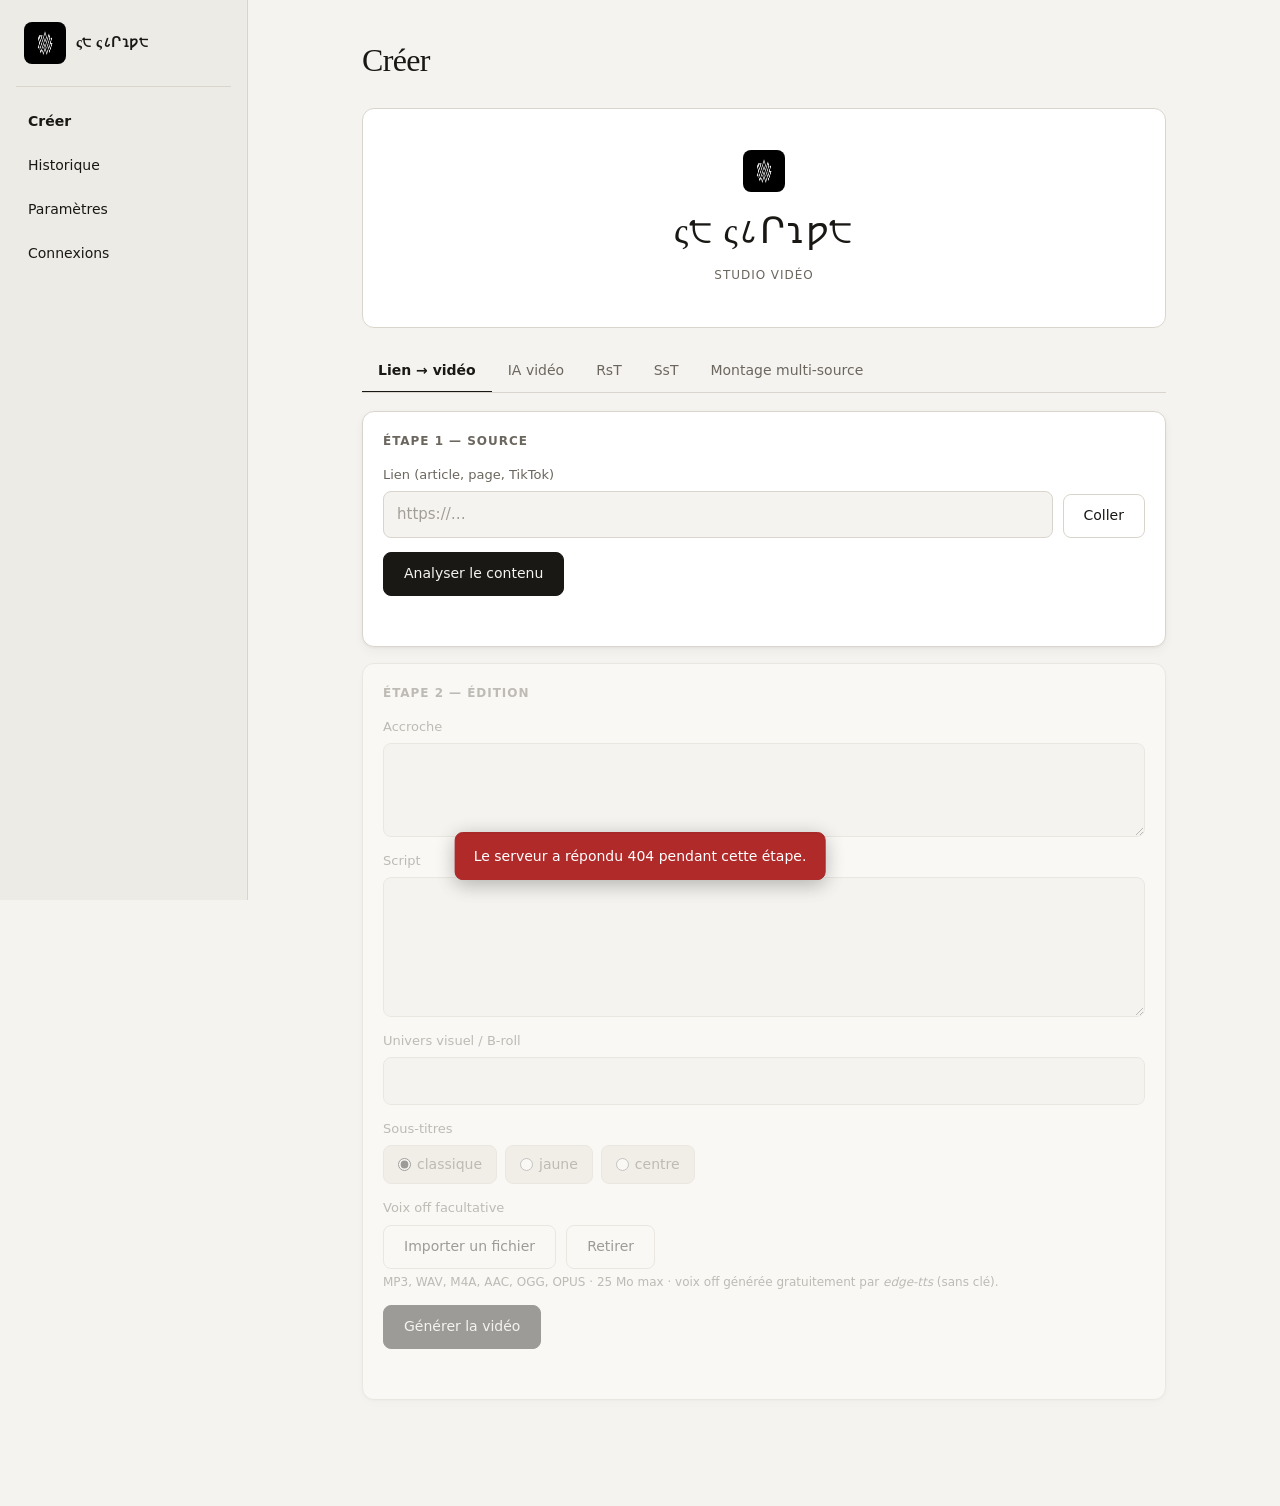
==== commit 3dc5c99d: "Design : style éditorial sobre (moins « AI ») - Suppression du glassmorphism : surfaces papier solid" ====
--- a/static/index.html
+++ b/static/index.html
@@ -3,17 +3,13 @@
 <head>
   <meta charset="utf-8">
   <meta name="viewport" content="width=device-width, initial-scale=1, viewport-fit=cover">
-  <meta name="theme-color" content="#000000">
+  <meta name="theme-color" content="#f5f3ef">
   <meta name="color-scheme" content="light dark">
   <meta name="description" content="ς੮ ς८Րɿƿ੮ — Studio vidéo IA : Lien → vidéo, IA vidéo, RsT, SsT et Montage multi-source.">
   <title>ς੮ ς८Րɿƿ੮ — Studio vidéo</title>
-  <link rel="preconnect" href="https://fonts.googleapis.com">
-  <link rel="preconnect" href="https://fonts.gstatic.com" crossorigin>
-  <link rel="stylesheet" href="https://fonts.googleapis.com/css2?family=Outfit:wght@200;300;400;500;600&display=swap">
   <link rel="stylesheet" href="/static/styles.css">
 </head>
 <body>
-<div class="bgfx" aria-hidden="true"><i></i><i></i><i></i></div>
 <div class="app">
 
   <!-- ======================= BARRE LATÉRALE ======================= -->
@@ -76,8 +72,7 @@
 <!-- Gabarits HTML cachés pour chaque section (utilisés par main.js) -->
 <template id="tpl-creer">
   <div class="hero" aria-label="Présentation">
-    <div class="orb o1"></div><div class="orb o2"></div><div class="grid"></div>
-    <div class="stage"><div class="mark" role="img" aria-label="Logo ς੮ ς८Րɿƿ੮"></div></div>
+    <img class="lg" src="/static/logo.jpg" alt="Logo ς੮ ς८Րɿƿ੮" width="56" height="56" style="margin-bottom:12px">
     <div class="hn">ς੮ ς८Րɿƿ੮</div>
     <div class="hs">Studio vidéo</div>
   </div>
--- a/static/styles.css
+++ b/static/styles.css
@@ -1,13 +1,13 @@
 /* =====================================================================
    ς੮ ς८Րɿƿ੮ — Studio vidéo
-   Design glassmorphism — police Outfit, thème clair/sombre, thème "noir" = noir pur.
+   Design éditorial sobre — papier, trait, sérif. Pas de glassmorphism.
    ===================================================================== */
 
 :root{
-  --bg:#f2f2f4;--sf:rgba(255,255,255,.7);--th:#fff;--fg:#0b0b0d;--mu:#5f5f66;
-  --ln:rgba(0,0,0,.1);--ac:#0b0b0d;--on:#fff;--ok:#1f8a3b;--er:#d70015;
-  --sb:rgba(246,246,248,.72);--fl:rgba(0,0,0,.05);--solid:#fff;--gl:rgba(0,0,0,.22);
-  --sh:0 1px 2px rgba(0,0,0,.04),0 10px 30px rgba(0,0,0,.06);
+  --bg:#f5f3ef;--sf:#fbfaf7;--th:#fff;--fg:#1a1815;--mu:#6b665e;
+  --ln:#d9d5cc;--ac:#1a1815;--on:#f5f3ef;--ok:#2d7a3f;--er:#b02a2a;
+  --sb:#edebe5;--fl:#e8e5dd;--solid:#fbfaf7;--gl:rgba(0,0,0,.15);
+  --sh:0 1px 3px rgba(0,0,0,.06),0 4px 12px rgba(0,0,0,.04);
   --e:cubic-bezier(.2,.8,.2,1);--hh:0px;
   --logo:url(/static/logo.jpg);
   color-scheme:light;
@@ -17,31 +17,28 @@
 }
 @media(prefers-color-scheme:dark){
   :root:not([data-theme=light]){
-    --bg:#000;--sf:rgba(255,255,255,.055);--th:rgba(255,255,255,.2);--fg:#f5f5f7;
-    --mu:#9a9aa2;--ln:rgba(255,255,255,.13);--ac:#fff;--on:#000;--ok:#30d158;
-    --er:#ff453a;--sb:rgba(8,8,10,.62);--fl:rgba(255,255,255,.07);--solid:#111113;
-    --gl:rgba(255,255,255,.3);
-    --sh:0 1px 0 rgba(255,255,255,.05) inset,0 24px 60px rgba(0,0,0,.55);
+    --bg:#15140f;--sf:#1e1d18;--th:#252420;--fg:#e8e5dd;
+    --mu:#8a857c;--ln:#38362e;--ac:#e8e5dd;--on:#15140f;--ok:#5cb87a;--er:#e06060;
+    --sb:#1a1914;--fl:#252420;--solid:#1e1d18;--gl:rgba(255,255,255,.08);
+    --sh:0 1px 0 rgba(255,255,255,.03) inset,0 8px 24px rgba(0,0,0,.3);
     color-scheme:dark;
   }
 }
 :root[data-theme="dark"],:root[data-theme="noir"],:root[data-theme=dark],:root[data-theme=noir]{
-  --bg: #000000;--sf:rgba(255,255,255,.055);--th:rgba(255,255,255,.2);--fg:#f5f5f7;
-  --mu:#9a9aa2;--ln:rgba(255,255,255,.13);--ac:#fff;--on:#000;--ok:#30d158;
-  --er:#ff453a;--sb:rgba(8,8,10,.62);--fl:rgba(255,255,255,.07);--solid:#111113;
-  --gl:rgba(255,255,255,.3);
-  --sh:0 1px 0 rgba(255,255,255,.05) inset,0 24px 60px rgba(0,0,0,.55);
+  --bg:#15140f;--sf:#1e1d18;--th:#252420;--fg:#e8e5dd;
+  --mu:#8a857c;--ln:#38362e;--ac:#e8e5dd;--on:#15140f;--ok:#5cb87a;--er:#e06060;
+  --sb:#1a1914;--fl:#252420;--solid:#1e1d18;--gl:rgba(255,255,255,.08);
+  --sh:0 1px 0 rgba(255,255,255,.03) inset,0 8px 24px rgba(0,0,0,.3);
   color-scheme:dark;
 }
 :root[data-theme=light]{
-  --bg:#f2f2f4;--sf:rgba(255,255,255,.7);--th:#fff;--fg:#0b0b0d;--mu:#5f5f66;
-  --ln:rgba(0,0,0,.1);--ac:#0b0b0d;--on:#fff;--ok:#1f8a3b;--er:#d70015;
-  --sb:rgba(246,246,248,.72);--fl:rgba(0,0,0,.05);--solid:#fff;--gl:rgba(0,0,0,.22);
-  --sh:0 1px 2px rgba(0,0,0,.04),0 10px 30px rgba(0,0,0,.06);
+  --bg:#f5f3ef;--sf:#fbfaf7;--th:#fff;--fg:#1a1815;--mu:#6b665e;
+  --ln:#d9d5cc;--ac:#1a1815;--on:#f5f3ef;--ok:#2d7a3f;--er:#b02a2a;
+  --sb:#edebe5;--fl:#e8e5dd;--solid:#fbfaf7;--gl:rgba(0,0,0,.15);
+  --sh:0 1px 3px rgba(0,0,0,.06),0 4px 12px rgba(0,0,0,.04);
   color-scheme:light;
 }
-/* Fallback explicite pour les tests qui cherchent --bg:#000000 */
-:root[data-theme=dark]{--bg-0:#000;}
+:root[data-theme=dark]{--bg-0:#15140f;}
 
 html{scroll-padding-top:env(safe-area-inset-top,0px);height:100%}
 *{box-sizing:border-box;-webkit-tap-highlight-color:transparent}
@@ -49,98 +46,66 @@
 html,body{min-height:100%;margin:0}
 body{
   margin:0;background:var(--bg);color:var(--fg);
-  font:15px/1.47 "Outfit",-apple-system,BlinkMacSystemFont,"SF Pro Display","Inter","Segoe UI",system-ui,sans-serif;
+  font:15px/1.55 "Inter",-apple-system,BlinkMacSystemFont,"Segoe UI",system-ui,sans-serif;
   -webkit-font-smoothing:antialiased;
-  transition:background .4s,color .4s;
+  transition:background .3s,color .3s;
   font-weight:400;
 }
-body::before{
-  content:"";position:fixed;inset:0;z-index:-1;pointer-events:none;
-  background:radial-gradient(55% 45% at 85% -5%,rgba(150,160,255,.16),transparent 70%),
-             radial-gradient(45% 40% at -5% 105%,rgba(255,255,255,.08),transparent 70%);
-  animation:drift 20s ease-in-out infinite alternate;
-}
+body::before{display:none}
 
 /* ---------- Layout principal ---------- */
 .app{display:grid;grid-template-columns:248px 1fr;min-height:100%;position:relative;z-index:1}
 #sb{
   position:sticky;top:0;align-self:start;height:100dvh;
-  padding:22px 14px;background:var(--sb);
-  -webkit-backdrop-filter:blur(40px) saturate(190%);backdrop-filter:blur(40px) saturate(190%);
-  border-right:1px solid var(--gb,var(--ln));
-  z-index:30;
-  overflow-y:auto;
-}
-.brand{display:flex;gap:10px;align-items:center;padding:0 8px 22px}
+  padding:22px 16px;background:var(--sb);
+  border-right:1px solid var(--ln);
+  z-index:30;overflow-y:auto;
+}
+.brand{display:flex;gap:10px;align-items:center;padding:0 8px 22px;border-bottom:1px solid var(--ln);margin-bottom:14px}
 .lg{
-  width:42px;height:42px;border:1px solid var(--ln);border-radius:12px;
-  background:#000 var(--logo) center/270% auto no-repeat;
-  color:transparent;font-size:0;flex:none;object-fit:cover;display:block;
-}
-.mb .lg{width:34px;height:34px;border-radius:10px;background-size:270%}
-.nm{font-size:15px;letter-spacing:.12em;font-weight:300;margin:0}
+  width:42px;height:42px;border-radius:8px;
+  background:var(--logo) center/contain no-repeat;
+  flex:none;display:block;
+}
+.mb .lg{width:34px;height:34px;border-radius:6px}
+.nm{font-size:14px;letter-spacing:.04em;font-weight:600;margin:0;font-family:"Georgia","Times New Roman",serif}
 
 /* Nav */
 #nav{position:relative}
-#nav .ni{
-  position:absolute;left:0;right:0;top:0;height:44px;border-radius:12px;
-  background:linear-gradient(180deg,var(--g1,var(--fl)),var(--g2,transparent));
-  border:1px solid var(--gb,var(--ln));
-  box-shadow:inset 0 1px 0 var(--hi,rgba(255,255,255,.3));
-  transition:top .55s var(--e),height .55s var(--e);
-  pointer-events:none;
-}
+#nav .ni{display:none}
 #nav button{
-  display:block;width:100%;text-align:left;font:inherit;
-  padding:11px 12px;margin-bottom:2px;border:0;border-radius:12px;
-  background:none;color:var(--fg);cursor:pointer;min-height:44px;
-  transition:background .25s,transform .2s var(--e);
-  position:relative;
+  display:block;width:100%;text-align:left;font:inherit;font-size:14px;
+  padding:10px 12px;margin-bottom:2px;border:0;border-radius:8px;
+  background:none;color:var(--fg);cursor:pointer;min-height:42px;
+  transition:background .2s;
 }
 #nav button:hover{background:var(--fl)}
 #nav button:active{transform:scale(.98)}
-#nav [aria-current=page]{background:none;font-weight:600}
+#nav [aria-current=page]{font-weight:600}
 
 .col{min-width:0}
 .mb{display:none}
 
 main{max-width:860px;margin:0 auto;padding:36px 28px 90px}
 
-h1{font-size:42px;font-weight:200;letter-spacing:-.035em;margin:0 0 22px}
-h2{font-size:11px;font-weight:500;letter-spacing:.16em;text-transform:uppercase;color:var(--mu);margin:0 0 14px}
-
-/* ---------- Cartes ---------- */
+h1{font-size:32px;font-weight:400;letter-spacing:-.02em;margin:0 0 22px;font-family:"Georgia","Times New Roman",serif}
+h2{font-size:12px;font-weight:600;letter-spacing:.08em;text-transform:uppercase;color:var(--mu);margin:0 0 14px}
+
+/* ---------- Cartes — papier solide, trait fin ---------- */
 .card{
-  background:linear-gradient(135deg,var(--g1,rgba(255,255,255,.75)),var(--g2,rgba(255,255,255,.4)));
-  border:1px solid var(--gb,var(--ln));
-  border-radius:24px;padding:20px;margin-bottom:16px;
-  -webkit-backdrop-filter:blur(40px) saturate(190%);backdrop-filter:blur(40px) saturate(190%);
-  box-shadow:inset 0 1px 0 var(--hi,rgba(255,255,255,.5)),
-             inset 0 -1px 0 rgba(255,255,255,.04),
-             0 20px 50px rgba(0,0,0,.3);
-  position:relative;overflow:hidden;
-  transition:opacity .4s,transform .5s var(--e),border-color .4s;
-}
-.card::after{
-  content:"";position:absolute;inset:0;border-radius:inherit;pointer-events:none;
-  background:linear-gradient(135deg,rgba(255,255,255,.16),transparent 38%);
-  opacity:.5;
-}
-.card::before{
-  content:"";position:absolute;inset:0;border-radius:inherit;
-  background:radial-gradient(260px circle at var(--mx,50%) var(--my,-60%),color-mix(in srgb,var(--fg) 9%,transparent),transparent 70%);
-  opacity:0;transition:opacity .5s;pointer-events:none;z-index:1;
-}
-.card>*{position:relative;z-index:2}
-@media(hover:hover){.card:hover{transform:translateY(-1px);border-color:color-mix(in srgb,var(--fg) 22%,transparent)}}
-.card:hover::before{opacity:1}
+  background:var(--th);
+  border:1px solid var(--ln);
+  border-radius:12px;padding:20px;margin-bottom:16px;
+  box-shadow:var(--sh);
+  position:relative;
+  transition:opacity .3s,border-color .3s;
+}
 .card.lock{opacity:.4;pointer-events:none}
 .card.live{
   position:sticky;top:calc(var(--hh) + env(safe-area-inset-top,0px) + 10px);z-index:20;
-  background:linear-gradient(135deg,var(--g1,rgba(255,255,255,.75)),var(--g2,rgba(255,255,255,.4))),
-             color-mix(in srgb,var(--solid) 30%,transparent);
-  -webkit-backdrop-filter:blur(50px) saturate(200%);backdrop-filter:blur(50px) saturate(200%);
-  animation:pop .5s var(--e);
+  background:var(--th);
+  border-color:var(--fg);
+  box-shadow:0 4px 20px rgba(0,0,0,.08);
 }
 .card.live p{margin:2px 0;font-size:13px}
 .card.hidden{display:none}
@@ -150,49 +115,37 @@
 .fl>span{display:block;margin-bottom:6px}
 .fl>input,.fl>textarea,.fl>select{
   display:block;width:100%;margin-top:6px;font:inherit;font-size:15px;color:var(--fg);
-  background:var(--fi,rgba(255,255,255,.07));
-  border:1px solid var(--gb,var(--ln));
-  border-radius:14px;padding:11px 13px;min-height:44px;
-  transition:border-color .2s,background .2s,box-shadow .2s;
+  background:var(--bg);
+  border:1px solid var(--ln);
+  border-radius:8px;padding:11px 13px;min-height:44px;
+  transition:border-color .2s,background .2s;
   resize:vertical;
-  box-shadow:inset 0 1px 3px rgba(0,0,0,.25);
-  -webkit-backdrop-filter:blur(12px);backdrop-filter:blur(12px);
-}
-.fl>input::placeholder,.fl>textarea::placeholder{color:var(--mu);opacity:.7}
+}
+.fl>input::placeholder,.fl>textarea::placeholder{color:var(--mu);opacity:.6}
 .fl>input:focus,.fl>textarea:focus,.fl>select:focus{
-  outline:none;border-color:var(--fg);background:var(--fi,rgba(255,255,255,.07));
-  box-shadow:0 0 0 4px color-mix(in srgb,var(--fg) 12%,transparent);
-}
-:focus-visible{outline:3px solid var(--ac);outline-offset:2px}
+  outline:none;border-color:var(--fg);background:var(--th);
+}
+:focus-visible{outline:2px solid var(--ac);outline-offset:2px}
 textarea{font-family:inherit}
 
-/* ---------- Boutons ---------- */
+/* ---------- Boutons — solide ou outline, pas de sheen ---------- */
 .btn{
-  font:inherit;font-size:15px;font-weight:500;letter-spacing:.02em;
-  min-height:44px;padding:0 20px;border-radius:980px;
-  border:1px solid var(--gb,var(--ln));
-  background:linear-gradient(180deg,var(--g1,rgba(255,255,255,.75)),var(--g2,rgba(255,255,255,.4)));
+  font:inherit;font-size:14px;font-weight:500;
+  min-height:44px;padding:0 20px;border-radius:8px;
+  border:1px solid var(--ln);
+  background:var(--th);
   color:var(--fg);cursor:pointer;
   display:inline-flex;align-items:center;justify-content:center;gap:8px;
-  transition:transform .2s var(--e),background .25s,opacity .25s,box-shadow .3s;
-  position:relative;overflow:hidden;
-  box-shadow:inset 0 1px 0 var(--hi,rgba(255,255,255,.5));
-  -webkit-backdrop-filter:blur(20px);backdrop-filter:blur(20px);
+  transition:background .2s,border-color .2s,opacity .2s;
   text-decoration:none;
 }
-.btn:hover{background:color-mix(in srgb,var(--fg) 10%,transparent)}
-.btn:active{transform:scale(.96)}
-.btn::after{
-  content:"";position:absolute;top:0;bottom:0;left:-70%;width:40%;
-  background:linear-gradient(100deg,transparent,rgba(128,128,150,.4),transparent);
-  transform:skewX(-20deg);transition:left .8s var(--e);pointer-events:none;
-}
-.btn:hover::after{left:140%}
+.btn:hover{background:var(--fl)}
+.btn:active{transform:scale(.97)}
+.btn::after{display:none}
 .btn.pri{
-  background:var(--ac);color:var(--on);border-color:transparent;font-weight:500;
-  box-shadow:inset 0 1px 0 rgba(255,255,255,.5),0 8px 30px var(--gl);
-}
-.btn.pri:hover{background:var(--ac);box-shadow:0 8px 40px var(--gl)}
+  background:var(--fg);color:var(--on);border-color:var(--fg);font-weight:500;
+}
+.btn.pri:hover{background:var(--fg);opacity:.85}
 .btn:disabled{opacity:.4;pointer-events:none}
 .btn.full{width:100%}
 
@@ -214,80 +167,67 @@
 .stt.success{color:var(--ok)}
 .hint.error,.hint.er{color:var(--er)}
 
-/* ---------- Segmented controls ---------- */
+/* ---------- Segmented controls — bouton radio classique ---------- */
 .seg{
-  position:relative;display:inline-grid;grid-template-columns:repeat(var(--n),1fr);
-  background:var(--fi,rgba(255,255,255,.07));
-  border:1px solid var(--gb,var(--ln));
-  border-radius:12px;padding:3px;margin-top:6px;max-width:100%;
-  -webkit-backdrop-filter:blur(20px);backdrop-filter:blur(20px);
-}
-.seg i{
-  position:absolute;top:3px;bottom:3px;left:3px;
-  width:calc((100% - 6px)/var(--n));
-  background:var(--th);border-radius:9px;
-  box-shadow:inset 0 1px 0 var(--hi,rgba(255,255,255,.5)),0 2px 10px rgba(0,0,0,.28);
-  transform:translateX(calc(var(--i)*100%));transition:transform .45s var(--e);
-}
+  display:inline-flex;gap:0;
+  background:var(--fl);
+  border:1px solid var(--ln);
+  border-radius:8px;padding:3px;margin-top:6px;max-width:100%;
+}
+.seg i{display:none}
 .seg button{
-  position:relative;font:inherit;font-size:14px;border:0;background:none;color:var(--fg);
-  padding:9px 14px;min-height:40px;cursor:pointer;border-radius:9px;z-index:1;
+  font:inherit;font-size:14px;border:0;background:none;color:var(--mu);
+  padding:8px 14px;min-height:38px;cursor:pointer;border-radius:6px;
+  transition:background .2s,color .2s;
+}
+.seg button[aria-checked=true]{
+  background:var(--th);color:var(--fg);font-weight:500;
+  box-shadow:0 1px 2px rgba(0,0,0,.06);
 }
 
 /* ---------- Tabs ---------- */
 .tabs{
-  position:relative;display:flex;gap:2px;overflow-x:auto;scrollbar-width:none;
-  margin-bottom:18px;padding:4px;
-  border:1px solid var(--gb,var(--ln));border-radius:16px;
-  background:var(--fi,rgba(255,255,255,.07));
-  -webkit-backdrop-filter:blur(30px) saturate(180%);backdrop-filter:blur(30px) saturate(180%);
-  box-shadow:inset 0 1px 0 var(--hi,rgba(255,255,255,.5));
+  display:flex;gap:0;overflow-x:auto;scrollbar-width:none;
+  margin-bottom:18px;padding:0;
+  border-bottom:1px solid var(--ln);
 }
 .tabs button{
-  position:relative;z-index:1;font:inherit;font-size:14px;background:none;border:0;
-  color:var(--mu);padding:12px 14px;min-height:40px;white-space:nowrap;cursor:pointer;
-  transition:color .25s;border-radius:12px;flex-shrink:0;
-}
-.tabs [aria-selected=true]{color:var(--fg);font-weight:600}
-.ind{
-  position:absolute;top:4px;bottom:4px;left:0;width:0;height:auto;
-  background:linear-gradient(180deg,var(--g1,rgba(255,255,255,.75)),var(--g2,rgba(255,255,255,.4))),var(--th);
-  border-radius:12px;
-  box-shadow:inset 0 1px 0 var(--hi,rgba(255,255,255,.5)),0 2px 10px rgba(0,0,0,.25);
-  transition:left .5s var(--e),width .5s var(--e);
-}
+  font:inherit;font-size:14px;background:none;border:0;
+  color:var(--mu);padding:10px 16px;min-height:40px;white-space:nowrap;cursor:pointer;
+  transition:color .2s;border-bottom:2px solid transparent;margin-bottom:-1px;flex-shrink:0;
+}
+.tabs button[aria-selected=true]{color:var(--fg);font-weight:600;border-bottom-color:var(--fg)}
+.ind{display:none}
 
 /* ---------- Pills / badges ---------- */
 .pill{
-  display:inline-flex;align-items:center;gap:6px;font-size:12px;font-weight:600;
-  padding:4px 10px;border-radius:99px;background:var(--fl);color:var(--mu);
-  -webkit-backdrop-filter:blur(10px);backdrop-filter:blur(10px);
+  display:inline-flex;align-items:center;gap:6px;font-size:12px;font-weight:500;
+  padding:4px 10px;border-radius:6px;background:var(--fl);color:var(--mu);
 }
 .pill::before{content:"";width:6px;height:6px;border-radius:50%;background:currentColor}
-.pill.run{color:var(--ac);background:color-mix(in srgb,var(--ac) 12%,transparent)}
+.pill.run{color:var(--fg);background:var(--fl)}
 .pill.run::before{animation:pu 1.2s infinite}
-.pill.ok{color:var(--ok);background:color-mix(in srgb,var(--ok) 13%,transparent)}
+.pill.ok{color:var(--ok);background:color-mix(in srgb,var(--ok) 12%,transparent)}
 .pill.er{color:var(--er);background:color-mix(in srgb,var(--er) 12%,transparent)}
 .badge{
-  display:inline-flex;align-items:center;gap:6px;font-size:12px;font-weight:600;
-  padding:4px 10px;border-radius:99px;background:var(--fl);color:var(--mu);
-}
-.badge.ok{color:var(--ok);background:color-mix(in srgb,var(--ok) 13%,transparent)}
+  display:inline-flex;align-items:center;gap:6px;font-size:12px;font-weight:500;
+  padding:4px 10px;border-radius:6px;background:var(--fl);color:var(--mu);
+}
+.badge.ok{color:var(--ok);background:color-mix(in srgb,var(--ok) 12%,transparent)}
 .badge.ko{color:var(--er);background:color-mix(in srgb,var(--er) 12%,transparent)}
 
 .counter{
   display:inline-block;font-size:12px;color:var(--mu);
-  padding:3px 10px;border-radius:99px;background:var(--fl);
+  padding:3px 8px;border-radius:6px;background:var(--fl);
 }
 .counter.over{color:var(--er);background:color-mix(in srgb,var(--er) 12%,transparent)}
 
 /* ---------- Barre de progression ---------- */
-.bar{height:6px;border-radius:9px;background:var(--fl);overflow:hidden;margin:14px 0 10px}
+.bar{height:4px;border-radius:2px;background:var(--fl);overflow:hidden;margin:14px 0 10px}
 .bar i{
   display:block;height:100%;width:0;
-  background:linear-gradient(90deg,var(--ac),color-mix(in srgb,var(--ac) 50%,transparent),var(--ac));
-  background-size:200% 100%;animation:sh 1.6s linear infinite;
-  border-radius:9px;transition:width .4s linear;box-shadow:0 0 14px var(--gl);
+  background:var(--fg);
+  border-radius:2px;transition:width .4s linear;
 }
 
 /* ---------- Switch ---------- */
@@ -295,20 +235,21 @@
   position:relative;display:flex;align-items:center;gap:12px;margin:10px 0 4px;
   color:var(--fg);font-size:15px;min-height:44px;cursor:pointer;
 }
-.sw input{position:absolute;opacity:0;width:46px;height:28px;margin:0;cursor:pointer}
+.sw input{position:absolute;opacity:0;width:40px;height:22px;margin:0;cursor:pointer}
 .sw span{
-  width:46px;height:28px;border-radius:99px;
-  background:color-mix(in srgb,var(--fg) 18%,transparent);
+  width:40px;height:22px;border-radius:4px;
+  background:var(--fl);
   position:relative;transition:background .3s;flex:none;
+  border:1px solid var(--ln);
 }
 .sw span::after{
-  content:"";position:absolute;top:2px;left:2px;width:24px;height:24px;border-radius:50%;
-  background:#fff;box-shadow:0 1px 3px rgba(0,0,0,.3);
-  transition:transform .4s cubic-bezier(.34,1.56,.64,1);
-}
-.sw input:checked+span{background:var(--ac)}
-.sw input:checked+span::after{transform:translateX(18px);background:var(--on)}
-.sw input:focus-visible+span{outline:3px solid var(--ac);outline-offset:2px}
+  content:"";position:absolute;top:2px;left:2px;width:16px;height:16px;border-radius:3px;
+  background:var(--fg);
+  transition:transform .3s,background .3s;
+}
+.sw input:checked+span{background:var(--fg);border-color:var(--fg)}
+.sw input:checked+span::after{transform:translateX(18px);background:var(--th)}
+.sw input:focus-visible+span{outline:2px solid var(--ac);outline-offset:2px}
 
 /* ---------- KV rows ---------- */
 .kv{
@@ -329,25 +270,21 @@
 
 .dot{display:inline-block;width:8px;height:8px;border-radius:50%;background:var(--mu);margin-right:8px}
 .empty{text-align:center;color:var(--mu);padding:26px 0}
-.sk{
-  display:block;border-radius:12px;
-  background:linear-gradient(90deg,var(--fl) 25%,color-mix(in srgb,var(--fg) 10%,transparent) 50%,var(--fl) 75%);
-  background-size:200% 100%;animation:sh 1.2s linear infinite;
-}
+.sk{display:block;border-radius:8px;background:var(--fl)}
 
 /* ---------- Chips ---------- */
 .chips{display:flex;flex-wrap:wrap;gap:8px;margin:-6px 0 14px}
-.chip{padding:5px 12px;border-radius:99px;background:var(--fl);font-size:13px;color:var(--mu)}
-
-/* ---------- Style subtitle labels (radio) ---------- */
+.chip{padding:5px 12px;border-radius:6px;background:var(--fl);font-size:13px;color:var(--mu)}
+
+/* ---------- Styles radiobuttons ---------- */
 .styles-wrap{display:flex;gap:8px;flex-wrap:wrap;margin-top:6px}
 .styles-wrap label{
-  display:inline-flex;align-items:center;gap:6px;padding:8px 14px;border-radius:12px;
-  background:var(--fl);border:1px solid var(--gb,var(--ln));font-size:14px;cursor:pointer;
+  display:inline-flex;align-items:center;gap:6px;padding:8px 14px;border-radius:8px;
+  background:var(--fl);border:1px solid var(--ln);font-size:14px;cursor:pointer;
   transition:background .2s;
 }
-.styles-wrap label:hover{background:color-mix(in srgb,var(--fg) 10%,transparent)}
-.styles-wrap input{margin:0;accent-color:var(--ac)}
+.styles-wrap label:hover{background:var(--bg)}
+.styles-wrap input{margin:0;accent-color:var(--fg)}
 
 /* ---------- Toasts ---------- */
 #toasts{
@@ -356,23 +293,20 @@
   width:max-content;max-width:calc(100% - 24px);
 }
 .toast{
-  background:linear-gradient(180deg,var(--g1,rgba(255,255,255,.75)),var(--g2,rgba(255,255,255,.4))),
-             color-mix(in srgb,var(--solid) 50%,transparent);
-  color:var(--fg);border:1px solid var(--gb,var(--ln));
-  padding:12px 18px;border-radius:14px;font-size:14px;
-  -webkit-backdrop-filter:blur(30px) saturate(190%);backdrop-filter:blur(30px) saturate(190%);
-  box-shadow:inset 0 1px 0 var(--hi,rgba(255,255,255,.5)),0 14px 40px rgba(0,0,0,.35);
-  animation:ti .55s cubic-bezier(.34,1.56,.64,1) both;
-}
-.toast.er{background:rgba(255,69,58,.28);border-color:rgba(255,69,58,.6);color:var(--fg)}
+  background:var(--fg);color:var(--bg);
+  border:1px solid var(--ln);
+  padding:12px 18px;border-radius:8px;font-size:14px;
+  box-shadow:0 4px 20px rgba(0,0,0,.15);
+  animation:ti .4s ease both;
+}
+.toast.er{background:var(--er);color:#fff;border-color:var(--er)}
 .toast.out{animation:to .3s forwards}
-/* Legacy single-toast support */
 #toast.toast-old{
   position:fixed;left:50%;bottom:calc(20px + env(safe-area-inset-bottom,0px));
   transform:translateX(-50%);z-index:90;
-  padding:12px 18px;border-radius:14px;font-size:14px;
+  padding:12px 18px;border-radius:8px;font-size:14px;
   background:var(--fg);color:var(--bg);
-  box-shadow:0 10px 30px rgba(0,0,0,.25);
+  box-shadow:0 4px 20px rgba(0,0,0,.15);
   opacity:0;transition:opacity .3s,transform .3s;pointer-events:none;
   max-width:calc(100% - 24px);
 }
@@ -382,145 +316,63 @@
 /* ---------- Overlay + sheet ---------- */
 .ov{
   position:fixed;inset:0;display:grid;place-items:center;
-  background:rgba(0,0,0,.28);
-  -webkit-backdrop-filter:blur(16px) saturate(140%);backdrop-filter:blur(16px) saturate(140%);
-  z-index:80;animation:fi .3s;
+  background:rgba(0,0,0,.4);
+  z-index:80;animation:fi .2s;
 }
 .sheet{
-  background:linear-gradient(180deg,var(--g1,rgba(255,255,255,.75)),var(--g2,rgba(255,255,255,.4))),
-             color-mix(in srgb,var(--solid) 55%,transparent);
-  border:1px solid var(--gb,var(--ln));
-  border-radius:24px;padding:24px;width:min(380px,calc(100% - 24px));
-  -webkit-backdrop-filter:blur(50px) saturate(190%);backdrop-filter:blur(50px) saturate(190%);
-  box-shadow:inset 0 1px 0 var(--hi,rgba(255,255,255,.5)),0 30px 80px rgba(0,0,0,.45);
-  animation:pop .5s var(--e);
+  background:var(--th);
+  border:1px solid var(--ln);
+  border-radius:12px;padding:24px;width:min(380px,calc(100% - 24px));
+  box-shadow:0 20px 60px rgba(0,0,0,.2);
+  animation:pop .3s var(--e);
 }
 .sheet .btn{width:100%;margin-top:8px}
 .vid{
-  aspect-ratio:9/16;height:44dvh;margin:0 auto 16px;border-radius:16px;
+  aspect-ratio:9/16;height:44dvh;margin:0 auto 16px;border-radius:8px;
   background:var(--fl);display:grid;place-items:center;color:var(--mu);
   overflow:hidden;
 }
 
-/* ---------- Hero ---------- */
+/* ---------- Hero — simple, éditorial ---------- */
 .hero{
-  position:relative;isolation:isolate;height:300px;margin-bottom:22px;border-radius:30px;
-  overflow:hidden;background:#000;border:1px solid var(--ln);
-  display:flex;flex-direction:column;align-items:center;justify-content:center;color:#fff;
-}
-.hero .orb{position:absolute;border-radius:50%;filter:blur(64px);z-index:-1}
-.o1{width:320px;height:320px;left:6%;top:-35%;
-  background:radial-gradient(circle,rgba(255,255,255,.22),transparent 65%);
-  animation:fl1 14s ease-in-out infinite alternate;
-}
-.o2{width:360px;height:360px;right:0;bottom:-50%;
-  background:radial-gradient(circle,rgba(130,150,255,.3),transparent 65%);
-  animation:fl2 17s ease-in-out infinite alternate;
-}
-.hero .grid{
-  position:absolute;inset:0;z-index:-1;
-  background-image:linear-gradient(rgba(255,255,255,.055) 1px,transparent 1px),
-                    linear-gradient(90deg,rgba(255,255,255,.055) 1px,transparent 1px);
-  background-size:44px 44px;
-  -webkit-mask-image:radial-gradient(60% 75% at 50% 50%,#000,transparent 78%);
-  mask-image:radial-gradient(60% 75% at 50% 50%,#000,transparent 78%);
-  animation:gp 22s linear infinite;
-}
-.stage{
-  mix-blend-mode:screen;
-  translate:calc(var(--px,0)*14px) calc(var(--py,0)*10px);
-  transition:translate .35s ease-out;
-  animation:rev 1.8s var(--e) both;
-}
-.mark{
-  position:relative;width:min(310px,72vw);aspect-ratio:1408/768;
-  animation:flt 7s ease-in-out 1.8s infinite;
-}
-.mark::before,.mark::after{content:"";position:absolute;inset:0;background:var(--logo) center/contain no-repeat}
-.mark::before{opacity:.5}
-.mark::after{
-  filter:drop-shadow(0 0 16px #fff);
-  -webkit-mask:linear-gradient(105deg,transparent 42%,#000 50%,transparent 58%) 80% 0/300% 100% no-repeat;
-  mask:linear-gradient(105deg,transparent 42%,#000 50%,transparent 58%) 80% 0/300% 100% no-repeat;
-  animation:sw 5s ease-in-out 1.6s infinite;
-}
+  position:relative;height:220px;margin-bottom:22px;border-radius:12px;
+  overflow:hidden;background:var(--th);border:1px solid var(--ln);
+  display:flex;flex-direction:column;align-items:center;justify-content:center;color:var(--fg);
+  padding:24px;
+}
+.hero .orb{display:none}
+.hero .grid{display:none}
+.hero .stage{display:none}
+.hero .mark{display:none}
 .hn{
-  margin-top:4px;font-weight:200;font-size:clamp(20px,3.6vw,32px);letter-spacing:.34em;
-  padding-left:.34em;animation:ls 1.6s var(--e) .4s both;
+  margin-top:0;font-weight:400;font-size:clamp(22px,4vw,36px);letter-spacing:.02em;
+  font-family:"Georgia","Times New Roman",serif;
+  animation:ls 1s var(--e) .2s both;
 }
 .hs{
-  margin-top:10px;font-size:11px;letter-spacing:.5em;padding-left:.5em;
-  text-transform:uppercase;color:rgba(255,255,255,.5);
-  animation:up 1.2s var(--e) .9s both;
+  margin-top:6px;font-size:12px;letter-spacing:.08em;
+  text-transform:uppercase;color:var(--mu);
+  animation:up 1s var(--e) .5s both;
 }
 
 /* ---------- Animations ---------- */
-.anim>*{animation:up .55s var(--e) both;animation-delay:calc(var(--d,0)*60ms)}
+.anim>*{animation:up .4s var(--e) both;animation-delay:calc(var(--d,0)*60ms)}
 .anim>:nth-child(2){--d:1}.anim>:nth-child(3){--d:2}.anim>:nth-child(4){--d:3}.anim>:nth-child(n+5){--d:4}
 
 #scrim{
   position:fixed;inset:0;background:rgba(0,0,0,.3);opacity:0;pointer-events:none;
-  transition:opacity .4s;z-index:25;
-}
-body.menu #sb{transform:none;box-shadow:0 0 60px rgba(0,0,0,.3)}
+  transition:opacity .3s;z-index:25;
+}
+body.menu #sb{transform:none}
 body.menu #scrim{opacity:1;pointer-events:auto}
 
-@keyframes up{from{opacity:0;transform:translateY(12px)}}
-@keyframes pop{from{opacity:0;transform:scale(.97) translateY(-6px)}}
+@keyframes up{from{opacity:0;transform:translateY(8px)}}
+@keyframes pop{from{opacity:0;transform:scale(.98)}}
 @keyframes fi{from{opacity:0}}
 @keyframes pu{50%{opacity:.3}}
-@keyframes sh{to{background-position:-200% 0}}
-@keyframes ti{from{opacity:0;transform:translateY(24px) scale(.95)}}
-@keyframes to{to{opacity:0;transform:translateY(10px)}}
-@keyframes drift{to{transform:translate3d(-3%,2%,0) scale(1.08)}}
-@keyframes fl1{to{transform:translate(120px,60px) scale(1.2)}}
-@keyframes fl2{to{transform:translate(-140px,-50px) scale(1.15)}}
-@keyframes gp{to{background-position:44px 44px,44px 44px}}
-@keyframes rev{from{opacity:0;transform:scale(.88) translateY(14px)}}
-@keyframes flt{50%{transform:translateY(-7px)}}
-@keyframes sw{
-  0%,15%{-webkit-mask-position:80% 0;mask-position:80% 0}
-  65%,100%{-webkit-mask-position:20% 0;mask-position:20% 0}
-}
-@keyframes ls{from{letter-spacing:.8em;opacity:0}}
-@keyframes b1{to{transform:translate(14vmax,12vmax) scale(1.15)}}
-@keyframes b2{to{transform:translate(-16vmax,10vmax) scale(1.1)}}
-@keyframes b3{to{transform:translate(12vmax,-10vmax) scale(1.2)}}
-
-/* ---------- Background FX ---------- */
-.bgfx{position:fixed;inset:0;z-index:-1;overflow:hidden;pointer-events:none}
-:root{--g1:rgba(255,255,255,.75);--g2:rgba(255,255,255,.4);--gb:rgba(255,255,255,.85);
-  --hi:#fff;--bo:.5;--fi:rgba(255,255,255,.6)}
-@media(prefers-color-scheme:dark){
-  :root:not([data-theme=light]){
-    --g1:rgba(255,255,255,.13);--g2:rgba(255,255,255,.04);--gb:rgba(255,255,255,.18);
-    --hi:rgba(255,255,255,.3);--bo:.42;--fi:rgba(255,255,255,.07);--sb:rgba(18,18,24,.38)
-  }
-}
-:root[data-theme=dark],:root[data-theme=noir]{
-  --g1:rgba(255,255,255,.13);--g2:rgba(255,255,255,.04);--gb:rgba(255,255,255,.18);
-  --hi:rgba(255,255,255,.3);--bo:.42;--fi:rgba(255,255,255,.07);--sb:rgba(18,18,24,.38)
-}
-:root[data-theme=light]{
-  --g1:rgba(255,255,255,.75);--g2:rgba(255,255,255,.4);--gb:rgba(255,255,255,.85);
-  --hi:#fff;--bo:.5;--fi:rgba(255,255,255,.6);--sb:rgba(246,246,248,.72)
-}
-.bgfx i{position:absolute;border-radius:50%;filter:blur(90px);opacity:var(--bo)}
-.bgfx i:nth-child(1){
-  width:60vmax;height:60vmax;left:-15vmax;top:-20vmax;
-  background:radial-gradient(circle,#2f5bff,transparent 65%);
-  animation:b1 26s ease-in-out infinite alternate;
-}
-.bgfx i:nth-child(2){
-  width:55vmax;height:55vmax;right:-18vmax;top:10vh;
-  background:radial-gradient(circle,#8b3dff,transparent 65%);
-  animation:b2 31s ease-in-out infinite alternate;
-}
-.bgfx i:nth-child(3){
-  width:50vmax;height:50vmax;left:20vw;bottom:-28vmax;
-  background:radial-gradient(circle,#00b3a4,transparent 65%);
-  animation:b3 28s ease-in-out infinite alternate;
-}
+@keyframes ti{from{opacity:0;transform:translateY(16px)}}
+@keyframes to{to{opacity:0;transform:translateY(8px)}}
+@keyframes ls{from{opacity:0}}
 
 /* ---------- Mobile ---------- */
 @media(max-width:820px){
@@ -529,20 +381,19 @@
   #sb{
     position:fixed;left:0;top:0;bottom:0;width:284px;height:auto;
     padding-top:calc(22px + env(safe-area-inset-top,0px));
-    transform:translateX(-105%);transition:transform .5s var(--e);
+    transform:translateX(-105%);transition:transform .4s var(--e);
     overflow-y:auto;
   }
   .mb{
     display:flex;position:sticky;top:env(safe-area-inset-top,0px);z-index:22;
     height:56px;align-items:center;gap:6px;padding:0 8px;
     background:var(--sb);
-    -webkit-backdrop-filter:blur(40px) saturate(190%);backdrop-filter:blur(40px) saturate(190%);
-    border-bottom:1px solid var(--gb,var(--ln));
+    border-bottom:1px solid var(--ln);
   }
-  .bgr{width:44px;height:44px;border:0;background:none;color:var(--fg);font-size:22px;cursor:pointer;border-radius:12px}
+  .bgr{width:44px;height:44px;border:0;background:none;color:var(--fg);font-size:22px;cursor:pointer;border-radius:8px}
   main{padding:20px 14px 90px}
-  h1{font-size:30px}
-  .hero{height:230px;border-radius:22px}
+  h1{font-size:26px}
+  .hero{height:180px;border-radius:10px}
   .ov{place-items:end center}
   .sheet{margin-bottom:calc(12px + env(safe-area-inset-bottom,0px))}
 }
@@ -566,8 +417,8 @@
 
 /* --- Integration cards (Connexions) --- */
 .integration{
-  padding:14px;border-radius:16px;background:var(--fl);
-  border:1px solid var(--gb,var(--ln));margin-bottom:8px;
+  padding:14px;border-radius:10px;background:var(--fl);
+  border:1px solid var(--ln);margin-bottom:8px;
 }
 .integration strong{font-weight:600}
 
@@ -579,15 +430,15 @@
 .job-top{display:flex;justify-content:space-between;align-items:flex-start;gap:12px}
 .job-title{margin:0;font-weight:600;font-size:14px}
 .job-index{
-  display:inline-block;padding:2px 8px;border-radius:8px;background:var(--fl);
+  display:inline-block;padding:2px 8px;border-radius:6px;background:var(--fl);
   font-size:11px;color:var(--mu);margin-right:8px;font-weight:500;
 }
 .job-pct{font-variant-numeric:tabular-nums;font-size:13px;color:var(--mu);white-space:nowrap}
 .job-card.done .job-pct{color:var(--ok)}
 .job-card.ko .job-pct{color:var(--er)}
 .job-detail{margin:6px 0;font-size:13px;color:var(--mu)}
-.job-progress{height:4px;border-radius:99px;background:var(--fl);overflow:hidden;margin:8px 0}
-.job-progress i{display:block;height:100%;background:var(--ac);border-radius:99px;transition:width .4s}
+.job-progress{height:3px;border-radius:2px;background:var(--fl);overflow:hidden;margin:8px 0}
+.job-progress i{display:block;height:100%;background:var(--fg);border-radius:2px;transition:width .4s}
 .job-card.done .job-progress i{background:var(--ok)}
 .job-card.ko .job-progress i{background:var(--er)}
 .job-found{margin:8px 0 0;font-size:13px;color:var(--mu)}
@@ -595,15 +446,13 @@
 .job-note{margin:6px 0 0;font-size:13px;color:var(--mu)}
 .job-actions{display:flex;gap:8px;flex-wrap:wrap;margin-top:10px}
 .job-actions a{
-  display:inline-flex;align-items:center;padding:0 16px;min-height:36px;border-radius:99px;
+  display:inline-flex;align-items:center;padding:0 16px;min-height:36px;border-radius:8px;
   background:var(--fl);color:var(--fg);font-size:13px;text-decoration:none;
-  border:1px solid var(--gb,var(--ln));cursor:pointer;font:inherit;
+  border:1px solid var(--ln);cursor:pointer;font:inherit;
   transition:background .2s;
 }
-.job-actions a:hover{background:color-mix(in srgb,var(--fg) 10%,transparent)}
-.job-actions button{
-  padding:0 16px;min-height:36px;font-size:13px;
-}
+.job-actions a:hover{background:var(--bg)}
+.job-actions button{padding:0 16px;min-height:36px;font-size:13px}
 
 /* --- History items --- */
 .history-item{
@@ -613,23 +462,23 @@
 .history-top{display:flex;justify-content:space-between;align-items:flex-start;gap:12px}
 .history-title{margin:0;font-weight:600;font-size:14px}
 .history-type{
-  display:inline-block;padding:2px 8px;border-radius:8px;background:var(--fl);
+  display:inline-block;padding:2px 8px;border-radius:6px;background:var(--fl);
   font-size:11px;color:var(--mu);margin-right:8px;font-weight:500;
 }
 .history-pct{font-variant-numeric:tabular-nums;font-size:13px;color:var(--mu);white-space:nowrap}
 .history-pct.done{color:var(--ok)}
 .history-pct.ko{color:var(--er)}
 .history-meta{margin:6px 0;font-size:13px;color:var(--mu)}
-.history-progress{height:4px;border-radius:99px;background:var(--fl);overflow:hidden;margin:8px 0}
-.history-progress i{display:block;height:100%;background:var(--ac);border-radius:99px;transition:width .4s}
+.history-progress{height:3px;border-radius:2px;background:var(--fl);overflow:hidden;margin:8px 0}
+.history-progress i{display:block;height:100%;background:var(--fg);border-radius:2px;transition:width .4s}
 .history-error{margin:6px 0 0;font-size:13px;color:var(--er)}
 .history-links{display:flex;gap:8px;flex-wrap:wrap;margin-top:10px}
 .history-links a{
-  display:inline-flex;align-items:center;padding:0 16px;min-height:36px;border-radius:99px;
+  display:inline-flex;align-items:center;padding:0 16px;min-height:36px;border-radius:8px;
   background:var(--fl);color:var(--fg);font-size:13px;text-decoration:none;
-  border:1px solid var(--gb,var(--ln));cursor:pointer;font:inherit;
-}
-.history-links a:hover{background:color-mix(in srgb,var(--fg) 10%,transparent)}
+  border:1px solid var(--ln);cursor:pointer;font:inherit;
+}
+.history-links a:hover{background:var(--bg)}
 .history-links button{padding:0 16px;min-height:36px;font-size:13px}
 
 /* --- Found items (RsT results) --- */
@@ -642,47 +491,45 @@
 .found-list{display:flex;flex-direction:column;gap:8px;margin-top:10px}
 .found-item{
   display:flex;gap:10px;align-items:flex-start;
-  padding:12px;border-radius:14px;background:var(--fl);
-  border:1px solid var(--gb,var(--ln));
+  padding:12px;border-radius:8px;background:var(--fl);
+  border:1px solid var(--ln);
 }
 .found-item.selected{border-color:var(--ok)}
 .found-icon{
-  width:36px;height:36px;flex:none;border-radius:10px;
-  background:var(--fl);display:grid;place-items:center;color:var(--mu);
-}
-.found-icon svg{width:18px;height:18px}
+  width:32px;height:32px;flex:none;border-radius:6px;
+  background:var(--bg);display:grid;place-items:center;color:var(--mu);
+}
+.found-icon svg{width:16px;height:16px}
 .found-info{flex:1;min-width:0}
 .found-info strong{font-weight:600;font-size:14px;display:block}
 .found-title{display:block;font-size:13px;color:var(--mu);margin-top:2px;overflow:hidden;text-overflow:ellipsis;white-space:nowrap}
 .found-meta{display:block;font-size:12px;color:var(--mu);margin-top:2px}
-.found-nom{display:block;font-size:12px;color:var(--ac);margin-top:2px}
+.found-nom{display:block;font-size:12px;color:var(--fg);margin-top:2px}
 .found-rejet{display:block;font-size:12px;color:var(--er);margin-top:2px}
 .found-side{display:flex;flex-direction:column;gap:6px;align-items:flex-end;flex:none}
-.found-open{
-  font-size:12px;color:var(--mu);text-decoration:none;
-}
+.found-open{font-size:12px;color:var(--mu);text-decoration:none;}
 .found-open:hover{color:var(--fg)}
 
 /* --- Source items (tracker/diagnostic) --- */
 .source-list{display:flex;flex-direction:column;gap:6px;margin-top:10px}
 .source-item{
   display:flex;gap:10px;align-items:flex-start;
-  padding:10px;border-radius:12px;background:var(--fl);font-size:13px;
+  padding:10px;border-radius:8px;background:var(--fl);font-size:13px;
 }
 .source-item.error{border-left:3px solid var(--er)}
-.source-item.warn{border-left:3px solid #f5a623}
+.source-item.warn{border-left:3px solid #c08020}
 .source-item>i{
   width:8px;height:8px;border-radius:50%;background:var(--ok);flex:none;margin-top:7px;
 }
 .source-item.error>i{background:var(--er)}
-.source-item.warn>i{background:#f5a623}
+.source-item.warn>i{background:#c08020}
 .source-item strong{display:block;font-weight:600;font-size:13px;word-break:break-all}
 .source-item span{display:block;color:var(--mu);font-size:12px;margin-top:2px}
 
 /* --- Diagnostic --- */
 .diagnostic{
-  padding:14px;border-radius:16px;background:var(--fl);
-  border:1px solid var(--gb,var(--ln));
+  padding:14px;border-radius:10px;background:var(--fl);
+  border:1px solid var(--ln);
 }
 .diagnostic-title{margin:0;font-weight:600;font-size:14px}
 .estimate{margin:6px 0 0;font-size:13px;color:var(--mu)}
@@ -692,23 +539,23 @@
 .draft-list{display:flex;flex-direction:column;gap:8px;margin:10px 0}
 .draft-item{
   display:flex;justify-content:space-between;align-items:center;gap:10px;
-  padding:12px;border-radius:14px;background:var(--fl);
-  border:1px solid var(--gb,var(--ln));
+  padding:12px;border-radius:8px;background:var(--fl);
+  border:1px solid var(--ln);
 }
 .draft-title{margin:0;font-weight:600;font-size:14px}
 .draft-meta{margin:4px 0 0;font-size:12px;color:var(--mu)}
 .draft-remove{
-  width:32px;height:32px;border-radius:99px;border:1px solid var(--ln);
-  background:var(--fl);color:var(--fg);font-size:18px;cursor:pointer;display:grid;place-items:center;
+  width:32px;height:32px;border-radius:6px;border:1px solid var(--ln);
+  background:var(--th);color:var(--fg);font-size:18px;cursor:pointer;display:grid;place-items:center;
   flex:none;transition:background .2s;
 }
 .draft-remove:hover{background:var(--er);color:#fff;border-color:var(--er)}
 
 /* --- Training profiles --- */
-.training-profile-list{display:flex;flex-direction:column;gap:10px;margin-top:10px}
+.training-profile-list{display:flex;flex-direction:column;gap:8px;margin-top:10px}
 .training-profile-card{
-  padding:14px;border-radius:16px;background:var(--fl);
-  border:1px solid var(--gb,var(--ln));
+  padding:14px;border-radius:10px;background:var(--fl);
+  border:1px solid var(--ln);
 }
 .training-profile-head{display:flex;justify-content:space-between;align-items:center;gap:10px}
 .training-profile-head>div{font-weight:600}
@@ -718,9 +565,7 @@
 .training-profile-actions button{padding:0 14px;min-height:36px;font-size:13px}
 
 /* --- Fournisseurs (texte) --- */
-.fournisseur-item{
-  padding:12px 0;border-bottom:1px solid var(--ln);
-}
+.fournisseur-item{padding:12px 0;border-bottom:1px solid var(--ln);}
 .fournisseur-item:last-child{border-bottom:0}
 .fournisseur-tete{display:flex;align-items:center;gap:8px;font-weight:600;font-size:14px}
 .fournisseur-tete i{width:8px;height:8px;border-radius:50%;background:var(--ok);flex:none}
@@ -728,22 +573,15 @@
 .fournisseur-meta{margin:4px 0 0;font-size:12px;color:var(--mu)}
 .fournisseur-erreur{margin:6px 0 0;font-size:13px;color:var(--er)}
 
-/* --- Styles radiobuttons (inline labels with embedded input) --- */
-.styles-wrap label{position:relative;cursor:pointer;user-select:none}
-.styles-wrap input[type=radio]{accent-color:var(--ac)}
-
 /* --- SsT noms inputs layout --- */
 .sst-noms{display:flex;flex-direction:column;gap:8px;margin-top:6px}
 .sst-noms input{
   width:100%;font:inherit;font-size:15px;color:var(--fg);
-  background:var(--fi,rgba(255,255,255,.07));
-  border:1px solid var(--gb,var(--ln));
-  border-radius:14px;padding:11px 13px;min-height:44px;
-}
-.sst-noms input:focus{
-  outline:none;border-color:var(--fg);
-  box-shadow:0 0 0 4px color-mix(in srgb,var(--fg) 12%,transparent);
-}
+  background:var(--bg);
+  border:1px solid var(--ln);
+  border-radius:8px;padding:11px 13px;min-height:44px;
+}
+.sst-noms input:focus{outline:none;border-color:var(--fg)}
 
 /* --- File inputs --- */
 .file-input{margin:0}
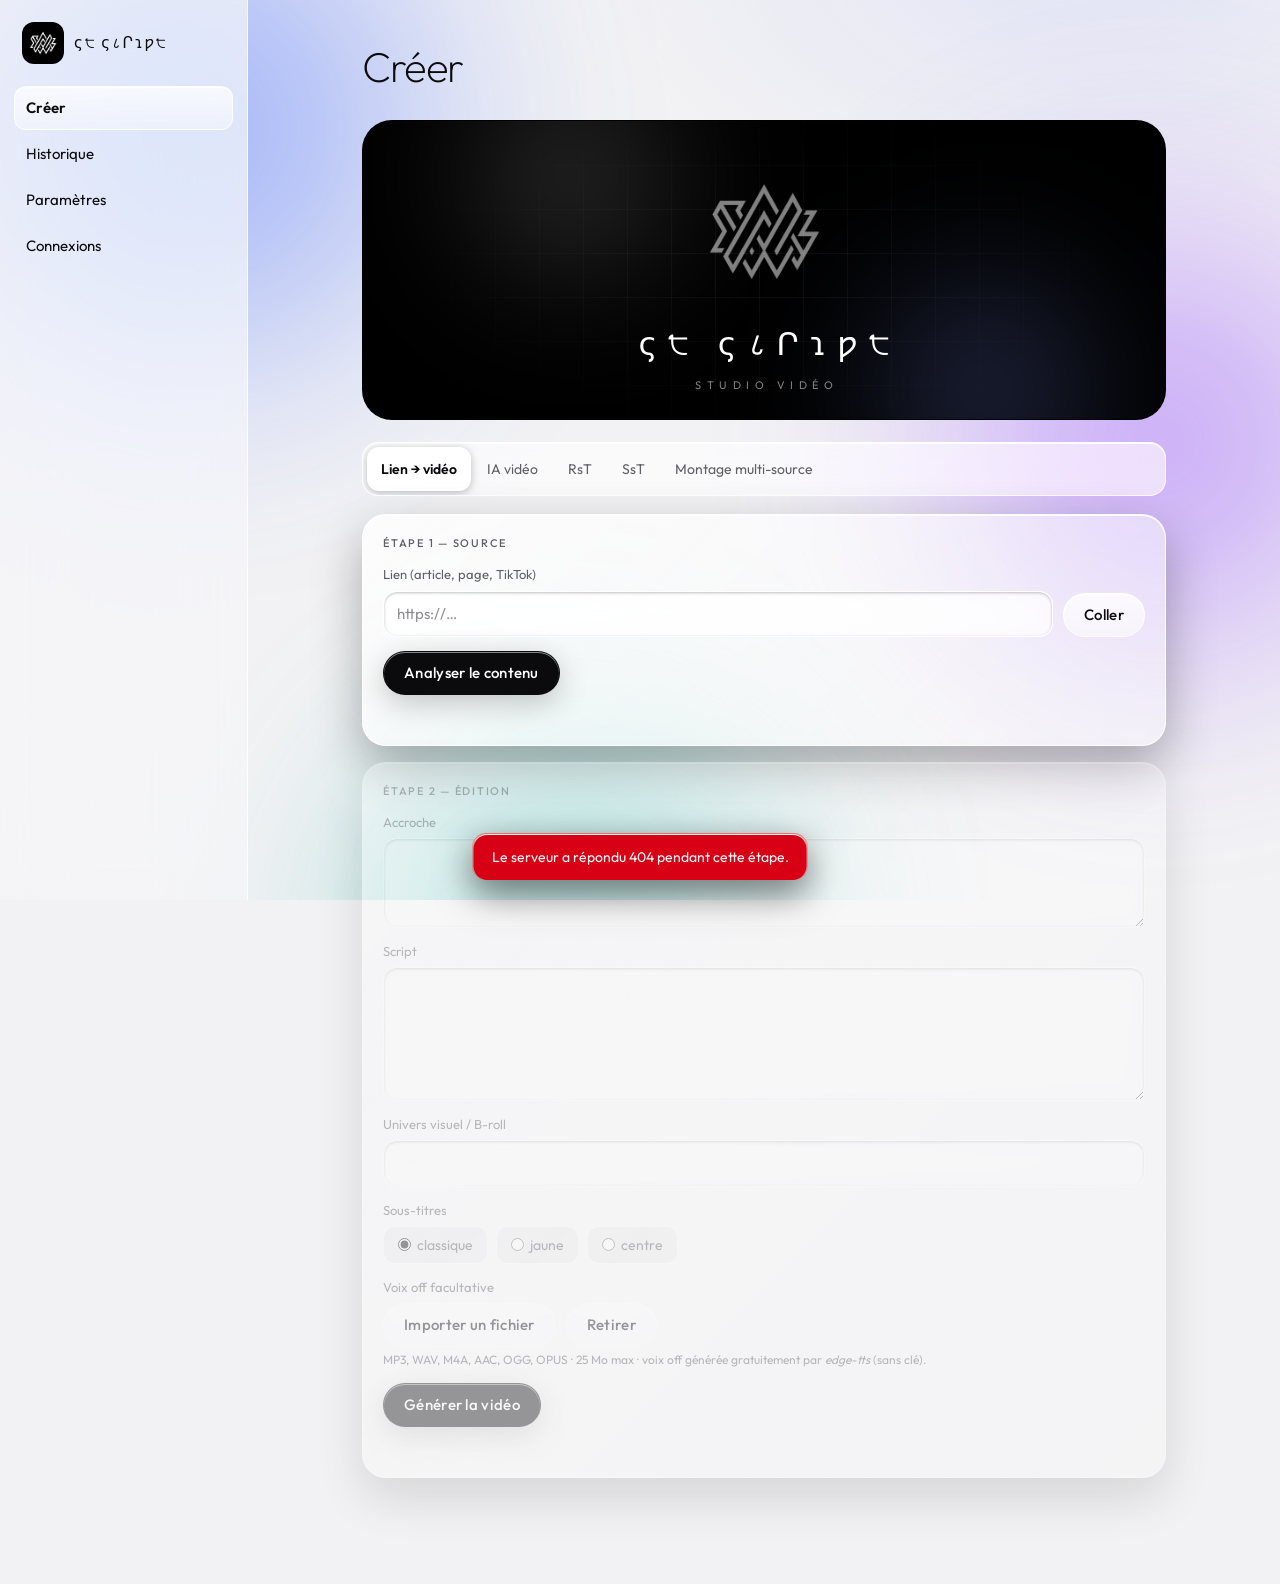
==== commit f90f7a8c: "Design : restauration de l'ancien style (glassmorphism, Outfit, noir pur) - Restauration de styles.c" ====
--- a/static/index.html
+++ b/static/index.html
@@ -3,13 +3,17 @@
 <head>
   <meta charset="utf-8">
   <meta name="viewport" content="width=device-width, initial-scale=1, viewport-fit=cover">
-  <meta name="theme-color" content="#f5f3ef">
+  <meta name="theme-color" content="#000000">
   <meta name="color-scheme" content="light dark">
   <meta name="description" content="ς੮ ς८Րɿƿ੮ — Studio vidéo IA : Lien → vidéo, IA vidéo, RsT, SsT et Montage multi-source.">
   <title>ς੮ ς८Րɿƿ੮ — Studio vidéo</title>
+  <link rel="preconnect" href="https://fonts.googleapis.com">
+  <link rel="preconnect" href="https://fonts.gstatic.com" crossorigin>
+  <link rel="stylesheet" href="https://fonts.googleapis.com/css2?family=Outfit:wght@200;300;400;500;600&display=swap">
   <link rel="stylesheet" href="/static/styles.css">
 </head>
 <body>
+<div class="bgfx" aria-hidden="true"><i></i><i></i><i></i></div>
 <div class="app">
 
   <!-- ======================= BARRE LATÉRALE ======================= -->
@@ -72,7 +76,8 @@
 <!-- Gabarits HTML cachés pour chaque section (utilisés par main.js) -->
 <template id="tpl-creer">
   <div class="hero" aria-label="Présentation">
-    <img class="lg" src="/static/logo.jpg" alt="Logo ς੮ ς८Րɿƿ੮" width="56" height="56" style="margin-bottom:12px">
+    <div class="orb o1"></div><div class="orb o2"></div><div class="grid"></div>
+    <div class="stage"><div class="mark" role="img" aria-label="Logo ς੮ ς८Րɿƿ੮"></div></div>
     <div class="hn">ς੮ ς८Րɿƿ੮</div>
     <div class="hs">Studio vidéo</div>
   </div>
--- a/static/styles.css
+++ b/static/styles.css
@@ -1,13 +1,13 @@
 /* =====================================================================
    ς੮ ς८Րɿƿ੮ — Studio vidéo
-   Design éditorial sobre — papier, trait, sérif. Pas de glassmorphism.
+   Design glassmorphism — police Outfit, thème clair/sombre, thème "noir" = noir pur.
    ===================================================================== */
 
 :root{
-  --bg:#f5f3ef;--sf:#fbfaf7;--th:#fff;--fg:#1a1815;--mu:#6b665e;
-  --ln:#d9d5cc;--ac:#1a1815;--on:#f5f3ef;--ok:#2d7a3f;--er:#b02a2a;
-  --sb:#edebe5;--fl:#e8e5dd;--solid:#fbfaf7;--gl:rgba(0,0,0,.15);
-  --sh:0 1px 3px rgba(0,0,0,.06),0 4px 12px rgba(0,0,0,.04);
+  --bg:#f2f2f4;--sf:rgba(255,255,255,.7);--th:#fff;--fg:#0b0b0d;--mu:#5f5f66;
+  --ln:rgba(0,0,0,.1);--ac:#0b0b0d;--on:#fff;--ok:#1f8a3b;--er:#d70015;
+  --sb:rgba(246,246,248,.72);--fl:rgba(0,0,0,.05);--solid:#fff;--gl:rgba(0,0,0,.22);
+  --sh:0 1px 2px rgba(0,0,0,.04),0 10px 30px rgba(0,0,0,.06);
   --e:cubic-bezier(.2,.8,.2,1);--hh:0px;
   --logo:url(/static/logo.jpg);
   color-scheme:light;
@@ -17,28 +17,31 @@
 }
 @media(prefers-color-scheme:dark){
   :root:not([data-theme=light]){
-    --bg:#15140f;--sf:#1e1d18;--th:#252420;--fg:#e8e5dd;
-    --mu:#8a857c;--ln:#38362e;--ac:#e8e5dd;--on:#15140f;--ok:#5cb87a;--er:#e06060;
-    --sb:#1a1914;--fl:#252420;--solid:#1e1d18;--gl:rgba(255,255,255,.08);
-    --sh:0 1px 0 rgba(255,255,255,.03) inset,0 8px 24px rgba(0,0,0,.3);
+    --bg:#000;--sf:rgba(255,255,255,.055);--th:rgba(255,255,255,.2);--fg:#f5f5f7;
+    --mu:#9a9aa2;--ln:rgba(255,255,255,.13);--ac:#fff;--on:#000;--ok:#30d158;
+    --er:#ff453a;--sb:rgba(8,8,10,.62);--fl:rgba(255,255,255,.07);--solid:#111113;
+    --gl:rgba(255,255,255,.3);
+    --sh:0 1px 0 rgba(255,255,255,.05) inset,0 24px 60px rgba(0,0,0,.55);
     color-scheme:dark;
   }
 }
 :root[data-theme="dark"],:root[data-theme="noir"],:root[data-theme=dark],:root[data-theme=noir]{
-  --bg:#15140f;--sf:#1e1d18;--th:#252420;--fg:#e8e5dd;
-  --mu:#8a857c;--ln:#38362e;--ac:#e8e5dd;--on:#15140f;--ok:#5cb87a;--er:#e06060;
-  --sb:#1a1914;--fl:#252420;--solid:#1e1d18;--gl:rgba(255,255,255,.08);
-  --sh:0 1px 0 rgba(255,255,255,.03) inset,0 8px 24px rgba(0,0,0,.3);
+  --bg: #000000;--sf:rgba(255,255,255,.055);--th:rgba(255,255,255,.2);--fg:#f5f5f7;
+  --mu:#9a9aa2;--ln:rgba(255,255,255,.13);--ac:#fff;--on:#000;--ok:#30d158;
+  --er:#ff453a;--sb:rgba(8,8,10,.62);--fl:rgba(255,255,255,.07);--solid:#111113;
+  --gl:rgba(255,255,255,.3);
+  --sh:0 1px 0 rgba(255,255,255,.05) inset,0 24px 60px rgba(0,0,0,.55);
   color-scheme:dark;
 }
 :root[data-theme=light]{
-  --bg:#f5f3ef;--sf:#fbfaf7;--th:#fff;--fg:#1a1815;--mu:#6b665e;
-  --ln:#d9d5cc;--ac:#1a1815;--on:#f5f3ef;--ok:#2d7a3f;--er:#b02a2a;
-  --sb:#edebe5;--fl:#e8e5dd;--solid:#fbfaf7;--gl:rgba(0,0,0,.15);
-  --sh:0 1px 3px rgba(0,0,0,.06),0 4px 12px rgba(0,0,0,.04);
+  --bg:#f2f2f4;--sf:rgba(255,255,255,.7);--th:#fff;--fg:#0b0b0d;--mu:#5f5f66;
+  --ln:rgba(0,0,0,.1);--ac:#0b0b0d;--on:#fff;--ok:#1f8a3b;--er:#d70015;
+  --sb:rgba(246,246,248,.72);--fl:rgba(0,0,0,.05);--solid:#fff;--gl:rgba(0,0,0,.22);
+  --sh:0 1px 2px rgba(0,0,0,.04),0 10px 30px rgba(0,0,0,.06);
   color-scheme:light;
 }
-:root[data-theme=dark]{--bg-0:#15140f;}
+/* Fallback explicite pour les tests qui cherchent --bg:#000000 */
+:root[data-theme=dark]{--bg-0:#000;}
 
 html{scroll-padding-top:env(safe-area-inset-top,0px);height:100%}
 *{box-sizing:border-box;-webkit-tap-highlight-color:transparent}
@@ -46,66 +49,98 @@
 html,body{min-height:100%;margin:0}
 body{
   margin:0;background:var(--bg);color:var(--fg);
-  font:15px/1.55 "Inter",-apple-system,BlinkMacSystemFont,"Segoe UI",system-ui,sans-serif;
+  font:15px/1.47 "Outfit",-apple-system,BlinkMacSystemFont,"SF Pro Display","Inter","Segoe UI",system-ui,sans-serif;
   -webkit-font-smoothing:antialiased;
-  transition:background .3s,color .3s;
+  transition:background .4s,color .4s;
   font-weight:400;
 }
-body::before{display:none}
+body::before{
+  content:"";position:fixed;inset:0;z-index:-1;pointer-events:none;
+  background:radial-gradient(55% 45% at 85% -5%,rgba(150,160,255,.16),transparent 70%),
+             radial-gradient(45% 40% at -5% 105%,rgba(255,255,255,.08),transparent 70%);
+  animation:drift 20s ease-in-out infinite alternate;
+}
 
 /* ---------- Layout principal ---------- */
 .app{display:grid;grid-template-columns:248px 1fr;min-height:100%;position:relative;z-index:1}
 #sb{
   position:sticky;top:0;align-self:start;height:100dvh;
-  padding:22px 16px;background:var(--sb);
-  border-right:1px solid var(--ln);
-  z-index:30;overflow-y:auto;
-}
-.brand{display:flex;gap:10px;align-items:center;padding:0 8px 22px;border-bottom:1px solid var(--ln);margin-bottom:14px}
+  padding:22px 14px;background:var(--sb);
+  -webkit-backdrop-filter:blur(40px) saturate(190%);backdrop-filter:blur(40px) saturate(190%);
+  border-right:1px solid var(--gb,var(--ln));
+  z-index:30;
+  overflow-y:auto;
+}
+.brand{display:flex;gap:10px;align-items:center;padding:0 8px 22px}
 .lg{
-  width:42px;height:42px;border-radius:8px;
-  background:var(--logo) center/contain no-repeat;
-  flex:none;display:block;
-}
-.mb .lg{width:34px;height:34px;border-radius:6px}
-.nm{font-size:14px;letter-spacing:.04em;font-weight:600;margin:0;font-family:"Georgia","Times New Roman",serif}
+  width:42px;height:42px;border:1px solid var(--ln);border-radius:12px;
+  background:#000 var(--logo) center/270% auto no-repeat;
+  color:transparent;font-size:0;flex:none;object-fit:cover;display:block;
+}
+.mb .lg{width:34px;height:34px;border-radius:10px;background-size:270%}
+.nm{font-size:15px;letter-spacing:.12em;font-weight:300;margin:0}
 
 /* Nav */
 #nav{position:relative}
-#nav .ni{display:none}
+#nav .ni{
+  position:absolute;left:0;right:0;top:0;height:44px;border-radius:12px;
+  background:linear-gradient(180deg,var(--g1,var(--fl)),var(--g2,transparent));
+  border:1px solid var(--gb,var(--ln));
+  box-shadow:inset 0 1px 0 var(--hi,rgba(255,255,255,.3));
+  transition:top .55s var(--e),height .55s var(--e);
+  pointer-events:none;
+}
 #nav button{
-  display:block;width:100%;text-align:left;font:inherit;font-size:14px;
-  padding:10px 12px;margin-bottom:2px;border:0;border-radius:8px;
-  background:none;color:var(--fg);cursor:pointer;min-height:42px;
-  transition:background .2s;
+  display:block;width:100%;text-align:left;font:inherit;
+  padding:11px 12px;margin-bottom:2px;border:0;border-radius:12px;
+  background:none;color:var(--fg);cursor:pointer;min-height:44px;
+  transition:background .25s,transform .2s var(--e);
+  position:relative;
 }
 #nav button:hover{background:var(--fl)}
 #nav button:active{transform:scale(.98)}
-#nav [aria-current=page]{font-weight:600}
+#nav [aria-current=page]{background:none;font-weight:600}
 
 .col{min-width:0}
 .mb{display:none}
 
 main{max-width:860px;margin:0 auto;padding:36px 28px 90px}
 
-h1{font-size:32px;font-weight:400;letter-spacing:-.02em;margin:0 0 22px;font-family:"Georgia","Times New Roman",serif}
-h2{font-size:12px;font-weight:600;letter-spacing:.08em;text-transform:uppercase;color:var(--mu);margin:0 0 14px}
-
-/* ---------- Cartes — papier solide, trait fin ---------- */
+h1{font-size:42px;font-weight:200;letter-spacing:-.035em;margin:0 0 22px}
+h2{font-size:11px;font-weight:500;letter-spacing:.16em;text-transform:uppercase;color:var(--mu);margin:0 0 14px}
+
+/* ---------- Cartes ---------- */
 .card{
-  background:var(--th);
-  border:1px solid var(--ln);
-  border-radius:12px;padding:20px;margin-bottom:16px;
-  box-shadow:var(--sh);
-  position:relative;
-  transition:opacity .3s,border-color .3s;
-}
+  background:linear-gradient(135deg,var(--g1,rgba(255,255,255,.75)),var(--g2,rgba(255,255,255,.4)));
+  border:1px solid var(--gb,var(--ln));
+  border-radius:24px;padding:20px;margin-bottom:16px;
+  -webkit-backdrop-filter:blur(40px) saturate(190%);backdrop-filter:blur(40px) saturate(190%);
+  box-shadow:inset 0 1px 0 var(--hi,rgba(255,255,255,.5)),
+             inset 0 -1px 0 rgba(255,255,255,.04),
+             0 20px 50px rgba(0,0,0,.3);
+  position:relative;overflow:hidden;
+  transition:opacity .4s,transform .5s var(--e),border-color .4s;
+}
+.card::after{
+  content:"";position:absolute;inset:0;border-radius:inherit;pointer-events:none;
+  background:linear-gradient(135deg,rgba(255,255,255,.16),transparent 38%);
+  opacity:.5;
+}
+.card::before{
+  content:"";position:absolute;inset:0;border-radius:inherit;
+  background:radial-gradient(260px circle at var(--mx,50%) var(--my,-60%),color-mix(in srgb,var(--fg) 9%,transparent),transparent 70%);
+  opacity:0;transition:opacity .5s;pointer-events:none;z-index:1;
+}
+.card>*{position:relative;z-index:2}
+@media(hover:hover){.card:hover{transform:translateY(-1px);border-color:color-mix(in srgb,var(--fg) 22%,transparent)}}
+.card:hover::before{opacity:1}
 .card.lock{opacity:.4;pointer-events:none}
 .card.live{
   position:sticky;top:calc(var(--hh) + env(safe-area-inset-top,0px) + 10px);z-index:20;
-  background:var(--th);
-  border-color:var(--fg);
-  box-shadow:0 4px 20px rgba(0,0,0,.08);
+  background:linear-gradient(135deg,var(--g1,rgba(255,255,255,.75)),var(--g2,rgba(255,255,255,.4))),
+             color-mix(in srgb,var(--solid) 30%,transparent);
+  -webkit-backdrop-filter:blur(50px) saturate(200%);backdrop-filter:blur(50px) saturate(200%);
+  animation:pop .5s var(--e);
 }
 .card.live p{margin:2px 0;font-size:13px}
 .card.hidden{display:none}
@@ -115,37 +150,49 @@
 .fl>span{display:block;margin-bottom:6px}
 .fl>input,.fl>textarea,.fl>select{
   display:block;width:100%;margin-top:6px;font:inherit;font-size:15px;color:var(--fg);
-  background:var(--bg);
-  border:1px solid var(--ln);
-  border-radius:8px;padding:11px 13px;min-height:44px;
-  transition:border-color .2s,background .2s;
+  background:var(--fi,rgba(255,255,255,.07));
+  border:1px solid var(--gb,var(--ln));
+  border-radius:14px;padding:11px 13px;min-height:44px;
+  transition:border-color .2s,background .2s,box-shadow .2s;
   resize:vertical;
-}
-.fl>input::placeholder,.fl>textarea::placeholder{color:var(--mu);opacity:.6}
+  box-shadow:inset 0 1px 3px rgba(0,0,0,.25);
+  -webkit-backdrop-filter:blur(12px);backdrop-filter:blur(12px);
+}
+.fl>input::placeholder,.fl>textarea::placeholder{color:var(--mu);opacity:.7}
 .fl>input:focus,.fl>textarea:focus,.fl>select:focus{
-  outline:none;border-color:var(--fg);background:var(--th);
-}
-:focus-visible{outline:2px solid var(--ac);outline-offset:2px}
+  outline:none;border-color:var(--fg);background:var(--fi,rgba(255,255,255,.07));
+  box-shadow:0 0 0 4px color-mix(in srgb,var(--fg) 12%,transparent);
+}
+:focus-visible{outline:3px solid var(--ac);outline-offset:2px}
 textarea{font-family:inherit}
 
-/* ---------- Boutons — solide ou outline, pas de sheen ---------- */
+/* ---------- Boutons ---------- */
 .btn{
-  font:inherit;font-size:14px;font-weight:500;
-  min-height:44px;padding:0 20px;border-radius:8px;
-  border:1px solid var(--ln);
-  background:var(--th);
+  font:inherit;font-size:15px;font-weight:500;letter-spacing:.02em;
+  min-height:44px;padding:0 20px;border-radius:980px;
+  border:1px solid var(--gb,var(--ln));
+  background:linear-gradient(180deg,var(--g1,rgba(255,255,255,.75)),var(--g2,rgba(255,255,255,.4)));
   color:var(--fg);cursor:pointer;
   display:inline-flex;align-items:center;justify-content:center;gap:8px;
-  transition:background .2s,border-color .2s,opacity .2s;
+  transition:transform .2s var(--e),background .25s,opacity .25s,box-shadow .3s;
+  position:relative;overflow:hidden;
+  box-shadow:inset 0 1px 0 var(--hi,rgba(255,255,255,.5));
+  -webkit-backdrop-filter:blur(20px);backdrop-filter:blur(20px);
   text-decoration:none;
 }
-.btn:hover{background:var(--fl)}
-.btn:active{transform:scale(.97)}
-.btn::after{display:none}
+.btn:hover{background:color-mix(in srgb,var(--fg) 10%,transparent)}
+.btn:active{transform:scale(.96)}
+.btn::after{
+  content:"";position:absolute;top:0;bottom:0;left:-70%;width:40%;
+  background:linear-gradient(100deg,transparent,rgba(128,128,150,.4),transparent);
+  transform:skewX(-20deg);transition:left .8s var(--e);pointer-events:none;
+}
+.btn:hover::after{left:140%}
 .btn.pri{
-  background:var(--fg);color:var(--on);border-color:var(--fg);font-weight:500;
-}
-.btn.pri:hover{background:var(--fg);opacity:.85}
+  background:var(--ac);color:var(--on);border-color:transparent;font-weight:500;
+  box-shadow:inset 0 1px 0 rgba(255,255,255,.5),0 8px 30px var(--gl);
+}
+.btn.pri:hover{background:var(--ac);box-shadow:0 8px 40px var(--gl)}
 .btn:disabled{opacity:.4;pointer-events:none}
 .btn.full{width:100%}
 
@@ -167,67 +214,80 @@
 .stt.success{color:var(--ok)}
 .hint.error,.hint.er{color:var(--er)}
 
-/* ---------- Segmented controls — bouton radio classique ---------- */
+/* ---------- Segmented controls ---------- */
 .seg{
-  display:inline-flex;gap:0;
-  background:var(--fl);
-  border:1px solid var(--ln);
-  border-radius:8px;padding:3px;margin-top:6px;max-width:100%;
-}
-.seg i{display:none}
+  position:relative;display:inline-grid;grid-template-columns:repeat(var(--n),1fr);
+  background:var(--fi,rgba(255,255,255,.07));
+  border:1px solid var(--gb,var(--ln));
+  border-radius:12px;padding:3px;margin-top:6px;max-width:100%;
+  -webkit-backdrop-filter:blur(20px);backdrop-filter:blur(20px);
+}
+.seg i{
+  position:absolute;top:3px;bottom:3px;left:3px;
+  width:calc((100% - 6px)/var(--n));
+  background:var(--th);border-radius:9px;
+  box-shadow:inset 0 1px 0 var(--hi,rgba(255,255,255,.5)),0 2px 10px rgba(0,0,0,.28);
+  transform:translateX(calc(var(--i)*100%));transition:transform .45s var(--e);
+}
 .seg button{
-  font:inherit;font-size:14px;border:0;background:none;color:var(--mu);
-  padding:8px 14px;min-height:38px;cursor:pointer;border-radius:6px;
-  transition:background .2s,color .2s;
-}
-.seg button[aria-checked=true]{
-  background:var(--th);color:var(--fg);font-weight:500;
-  box-shadow:0 1px 2px rgba(0,0,0,.06);
+  position:relative;font:inherit;font-size:14px;border:0;background:none;color:var(--fg);
+  padding:9px 14px;min-height:40px;cursor:pointer;border-radius:9px;z-index:1;
 }
 
 /* ---------- Tabs ---------- */
 .tabs{
-  display:flex;gap:0;overflow-x:auto;scrollbar-width:none;
-  margin-bottom:18px;padding:0;
-  border-bottom:1px solid var(--ln);
+  position:relative;display:flex;gap:2px;overflow-x:auto;scrollbar-width:none;
+  margin-bottom:18px;padding:4px;
+  border:1px solid var(--gb,var(--ln));border-radius:16px;
+  background:var(--fi,rgba(255,255,255,.07));
+  -webkit-backdrop-filter:blur(30px) saturate(180%);backdrop-filter:blur(30px) saturate(180%);
+  box-shadow:inset 0 1px 0 var(--hi,rgba(255,255,255,.5));
 }
 .tabs button{
-  font:inherit;font-size:14px;background:none;border:0;
-  color:var(--mu);padding:10px 16px;min-height:40px;white-space:nowrap;cursor:pointer;
-  transition:color .2s;border-bottom:2px solid transparent;margin-bottom:-1px;flex-shrink:0;
-}
-.tabs button[aria-selected=true]{color:var(--fg);font-weight:600;border-bottom-color:var(--fg)}
-.ind{display:none}
+  position:relative;z-index:1;font:inherit;font-size:14px;background:none;border:0;
+  color:var(--mu);padding:12px 14px;min-height:40px;white-space:nowrap;cursor:pointer;
+  transition:color .25s;border-radius:12px;flex-shrink:0;
+}
+.tabs [aria-selected=true]{color:var(--fg);font-weight:600}
+.ind{
+  position:absolute;top:4px;bottom:4px;left:0;width:0;height:auto;
+  background:linear-gradient(180deg,var(--g1,rgba(255,255,255,.75)),var(--g2,rgba(255,255,255,.4))),var(--th);
+  border-radius:12px;
+  box-shadow:inset 0 1px 0 var(--hi,rgba(255,255,255,.5)),0 2px 10px rgba(0,0,0,.25);
+  transition:left .5s var(--e),width .5s var(--e);
+}
 
 /* ---------- Pills / badges ---------- */
 .pill{
-  display:inline-flex;align-items:center;gap:6px;font-size:12px;font-weight:500;
-  padding:4px 10px;border-radius:6px;background:var(--fl);color:var(--mu);
+  display:inline-flex;align-items:center;gap:6px;font-size:12px;font-weight:600;
+  padding:4px 10px;border-radius:99px;background:var(--fl);color:var(--mu);
+  -webkit-backdrop-filter:blur(10px);backdrop-filter:blur(10px);
 }
 .pill::before{content:"";width:6px;height:6px;border-radius:50%;background:currentColor}
-.pill.run{color:var(--fg);background:var(--fl)}
+.pill.run{color:var(--ac);background:color-mix(in srgb,var(--ac) 12%,transparent)}
 .pill.run::before{animation:pu 1.2s infinite}
-.pill.ok{color:var(--ok);background:color-mix(in srgb,var(--ok) 12%,transparent)}
+.pill.ok{color:var(--ok);background:color-mix(in srgb,var(--ok) 13%,transparent)}
 .pill.er{color:var(--er);background:color-mix(in srgb,var(--er) 12%,transparent)}
 .badge{
-  display:inline-flex;align-items:center;gap:6px;font-size:12px;font-weight:500;
-  padding:4px 10px;border-radius:6px;background:var(--fl);color:var(--mu);
-}
-.badge.ok{color:var(--ok);background:color-mix(in srgb,var(--ok) 12%,transparent)}
+  display:inline-flex;align-items:center;gap:6px;font-size:12px;font-weight:600;
+  padding:4px 10px;border-radius:99px;background:var(--fl);color:var(--mu);
+}
+.badge.ok{color:var(--ok);background:color-mix(in srgb,var(--ok) 13%,transparent)}
 .badge.ko{color:var(--er);background:color-mix(in srgb,var(--er) 12%,transparent)}
 
 .counter{
   display:inline-block;font-size:12px;color:var(--mu);
-  padding:3px 8px;border-radius:6px;background:var(--fl);
+  padding:3px 10px;border-radius:99px;background:var(--fl);
 }
 .counter.over{color:var(--er);background:color-mix(in srgb,var(--er) 12%,transparent)}
 
 /* ---------- Barre de progression ---------- */
-.bar{height:4px;border-radius:2px;background:var(--fl);overflow:hidden;margin:14px 0 10px}
+.bar{height:6px;border-radius:9px;background:var(--fl);overflow:hidden;margin:14px 0 10px}
 .bar i{
   display:block;height:100%;width:0;
-  background:var(--fg);
-  border-radius:2px;transition:width .4s linear;
+  background:linear-gradient(90deg,var(--ac),color-mix(in srgb,var(--ac) 50%,transparent),var(--ac));
+  background-size:200% 100%;animation:sh 1.6s linear infinite;
+  border-radius:9px;transition:width .4s linear;box-shadow:0 0 14px var(--gl);
 }
 
 /* ---------- Switch ---------- */
@@ -235,21 +295,20 @@
   position:relative;display:flex;align-items:center;gap:12px;margin:10px 0 4px;
   color:var(--fg);font-size:15px;min-height:44px;cursor:pointer;
 }
-.sw input{position:absolute;opacity:0;width:40px;height:22px;margin:0;cursor:pointer}
+.sw input{position:absolute;opacity:0;width:46px;height:28px;margin:0;cursor:pointer}
 .sw span{
-  width:40px;height:22px;border-radius:4px;
-  background:var(--fl);
+  width:46px;height:28px;border-radius:99px;
+  background:color-mix(in srgb,var(--fg) 18%,transparent);
   position:relative;transition:background .3s;flex:none;
-  border:1px solid var(--ln);
 }
 .sw span::after{
-  content:"";position:absolute;top:2px;left:2px;width:16px;height:16px;border-radius:3px;
-  background:var(--fg);
-  transition:transform .3s,background .3s;
-}
-.sw input:checked+span{background:var(--fg);border-color:var(--fg)}
-.sw input:checked+span::after{transform:translateX(18px);background:var(--th)}
-.sw input:focus-visible+span{outline:2px solid var(--ac);outline-offset:2px}
+  content:"";position:absolute;top:2px;left:2px;width:24px;height:24px;border-radius:50%;
+  background:#fff;box-shadow:0 1px 3px rgba(0,0,0,.3);
+  transition:transform .4s cubic-bezier(.34,1.56,.64,1);
+}
+.sw input:checked+span{background:var(--ac)}
+.sw input:checked+span::after{transform:translateX(18px);background:var(--on)}
+.sw input:focus-visible+span{outline:3px solid var(--ac);outline-offset:2px}
 
 /* ---------- KV rows ---------- */
 .kv{
@@ -270,21 +329,25 @@
 
 .dot{display:inline-block;width:8px;height:8px;border-radius:50%;background:var(--mu);margin-right:8px}
 .empty{text-align:center;color:var(--mu);padding:26px 0}
-.sk{display:block;border-radius:8px;background:var(--fl)}
+.sk{
+  display:block;border-radius:12px;
+  background:linear-gradient(90deg,var(--fl) 25%,color-mix(in srgb,var(--fg) 10%,transparent) 50%,var(--fl) 75%);
+  background-size:200% 100%;animation:sh 1.2s linear infinite;
+}
 
 /* ---------- Chips ---------- */
 .chips{display:flex;flex-wrap:wrap;gap:8px;margin:-6px 0 14px}
-.chip{padding:5px 12px;border-radius:6px;background:var(--fl);font-size:13px;color:var(--mu)}
-
-/* ---------- Styles radiobuttons ---------- */
+.chip{padding:5px 12px;border-radius:99px;background:var(--fl);font-size:13px;color:var(--mu)}
+
+/* ---------- Style subtitle labels (radio) ---------- */
 .styles-wrap{display:flex;gap:8px;flex-wrap:wrap;margin-top:6px}
 .styles-wrap label{
-  display:inline-flex;align-items:center;gap:6px;padding:8px 14px;border-radius:8px;
-  background:var(--fl);border:1px solid var(--ln);font-size:14px;cursor:pointer;
+  display:inline-flex;align-items:center;gap:6px;padding:8px 14px;border-radius:12px;
+  background:var(--fl);border:1px solid var(--gb,var(--ln));font-size:14px;cursor:pointer;
   transition:background .2s;
 }
-.styles-wrap label:hover{background:var(--bg)}
-.styles-wrap input{margin:0;accent-color:var(--fg)}
+.styles-wrap label:hover{background:color-mix(in srgb,var(--fg) 10%,transparent)}
+.styles-wrap input{margin:0;accent-color:var(--ac)}
 
 /* ---------- Toasts ---------- */
 #toasts{
@@ -293,20 +356,23 @@
   width:max-content;max-width:calc(100% - 24px);
 }
 .toast{
-  background:var(--fg);color:var(--bg);
-  border:1px solid var(--ln);
-  padding:12px 18px;border-radius:8px;font-size:14px;
-  box-shadow:0 4px 20px rgba(0,0,0,.15);
-  animation:ti .4s ease both;
-}
-.toast.er{background:var(--er);color:#fff;border-color:var(--er)}
+  background:linear-gradient(180deg,var(--g1,rgba(255,255,255,.75)),var(--g2,rgba(255,255,255,.4))),
+             color-mix(in srgb,var(--solid) 50%,transparent);
+  color:var(--fg);border:1px solid var(--gb,var(--ln));
+  padding:12px 18px;border-radius:14px;font-size:14px;
+  -webkit-backdrop-filter:blur(30px) saturate(190%);backdrop-filter:blur(30px) saturate(190%);
+  box-shadow:inset 0 1px 0 var(--hi,rgba(255,255,255,.5)),0 14px 40px rgba(0,0,0,.35);
+  animation:ti .55s cubic-bezier(.34,1.56,.64,1) both;
+}
+.toast.er{background:rgba(255,69,58,.28);border-color:rgba(255,69,58,.6);color:var(--fg)}
 .toast.out{animation:to .3s forwards}
+/* Legacy single-toast support */
 #toast.toast-old{
   position:fixed;left:50%;bottom:calc(20px + env(safe-area-inset-bottom,0px));
   transform:translateX(-50%);z-index:90;
-  padding:12px 18px;border-radius:8px;font-size:14px;
+  padding:12px 18px;border-radius:14px;font-size:14px;
   background:var(--fg);color:var(--bg);
-  box-shadow:0 4px 20px rgba(0,0,0,.15);
+  box-shadow:0 10px 30px rgba(0,0,0,.25);
   opacity:0;transition:opacity .3s,transform .3s;pointer-events:none;
   max-width:calc(100% - 24px);
 }
@@ -316,63 +382,145 @@
 /* ---------- Overlay + sheet ---------- */
 .ov{
   position:fixed;inset:0;display:grid;place-items:center;
-  background:rgba(0,0,0,.4);
-  z-index:80;animation:fi .2s;
+  background:rgba(0,0,0,.28);
+  -webkit-backdrop-filter:blur(16px) saturate(140%);backdrop-filter:blur(16px) saturate(140%);
+  z-index:80;animation:fi .3s;
 }
 .sheet{
-  background:var(--th);
-  border:1px solid var(--ln);
-  border-radius:12px;padding:24px;width:min(380px,calc(100% - 24px));
-  box-shadow:0 20px 60px rgba(0,0,0,.2);
-  animation:pop .3s var(--e);
+  background:linear-gradient(180deg,var(--g1,rgba(255,255,255,.75)),var(--g2,rgba(255,255,255,.4))),
+             color-mix(in srgb,var(--solid) 55%,transparent);
+  border:1px solid var(--gb,var(--ln));
+  border-radius:24px;padding:24px;width:min(380px,calc(100% - 24px));
+  -webkit-backdrop-filter:blur(50px) saturate(190%);backdrop-filter:blur(50px) saturate(190%);
+  box-shadow:inset 0 1px 0 var(--hi,rgba(255,255,255,.5)),0 30px 80px rgba(0,0,0,.45);
+  animation:pop .5s var(--e);
 }
 .sheet .btn{width:100%;margin-top:8px}
 .vid{
-  aspect-ratio:9/16;height:44dvh;margin:0 auto 16px;border-radius:8px;
+  aspect-ratio:9/16;height:44dvh;margin:0 auto 16px;border-radius:16px;
   background:var(--fl);display:grid;place-items:center;color:var(--mu);
   overflow:hidden;
 }
 
-/* ---------- Hero — simple, éditorial ---------- */
+/* ---------- Hero ---------- */
 .hero{
-  position:relative;height:220px;margin-bottom:22px;border-radius:12px;
-  overflow:hidden;background:var(--th);border:1px solid var(--ln);
-  display:flex;flex-direction:column;align-items:center;justify-content:center;color:var(--fg);
-  padding:24px;
-}
-.hero .orb{display:none}
-.hero .grid{display:none}
-.hero .stage{display:none}
-.hero .mark{display:none}
+  position:relative;isolation:isolate;height:300px;margin-bottom:22px;border-radius:30px;
+  overflow:hidden;background:#000;border:1px solid var(--ln);
+  display:flex;flex-direction:column;align-items:center;justify-content:center;color:#fff;
+}
+.hero .orb{position:absolute;border-radius:50%;filter:blur(64px);z-index:-1}
+.o1{width:320px;height:320px;left:6%;top:-35%;
+  background:radial-gradient(circle,rgba(255,255,255,.22),transparent 65%);
+  animation:fl1 14s ease-in-out infinite alternate;
+}
+.o2{width:360px;height:360px;right:0;bottom:-50%;
+  background:radial-gradient(circle,rgba(130,150,255,.3),transparent 65%);
+  animation:fl2 17s ease-in-out infinite alternate;
+}
+.hero .grid{
+  position:absolute;inset:0;z-index:-1;
+  background-image:linear-gradient(rgba(255,255,255,.055) 1px,transparent 1px),
+                    linear-gradient(90deg,rgba(255,255,255,.055) 1px,transparent 1px);
+  background-size:44px 44px;
+  -webkit-mask-image:radial-gradient(60% 75% at 50% 50%,#000,transparent 78%);
+  mask-image:radial-gradient(60% 75% at 50% 50%,#000,transparent 78%);
+  animation:gp 22s linear infinite;
+}
+.stage{
+  mix-blend-mode:screen;
+  translate:calc(var(--px,0)*14px) calc(var(--py,0)*10px);
+  transition:translate .35s ease-out;
+  animation:rev 1.8s var(--e) both;
+}
+.mark{
+  position:relative;width:min(310px,72vw);aspect-ratio:1408/768;
+  animation:flt 7s ease-in-out 1.8s infinite;
+}
+.mark::before,.mark::after{content:"";position:absolute;inset:0;background:var(--logo) center/contain no-repeat}
+.mark::before{opacity:.5}
+.mark::after{
+  filter:drop-shadow(0 0 16px #fff);
+  -webkit-mask:linear-gradient(105deg,transparent 42%,#000 50%,transparent 58%) 80% 0/300% 100% no-repeat;
+  mask:linear-gradient(105deg,transparent 42%,#000 50%,transparent 58%) 80% 0/300% 100% no-repeat;
+  animation:sw 5s ease-in-out 1.6s infinite;
+}
 .hn{
-  margin-top:0;font-weight:400;font-size:clamp(22px,4vw,36px);letter-spacing:.02em;
-  font-family:"Georgia","Times New Roman",serif;
-  animation:ls 1s var(--e) .2s both;
+  margin-top:4px;font-weight:200;font-size:clamp(20px,3.6vw,32px);letter-spacing:.34em;
+  padding-left:.34em;animation:ls 1.6s var(--e) .4s both;
 }
 .hs{
-  margin-top:6px;font-size:12px;letter-spacing:.08em;
-  text-transform:uppercase;color:var(--mu);
-  animation:up 1s var(--e) .5s both;
+  margin-top:10px;font-size:11px;letter-spacing:.5em;padding-left:.5em;
+  text-transform:uppercase;color:rgba(255,255,255,.5);
+  animation:up 1.2s var(--e) .9s both;
 }
 
 /* ---------- Animations ---------- */
-.anim>*{animation:up .4s var(--e) both;animation-delay:calc(var(--d,0)*60ms)}
+.anim>*{animation:up .55s var(--e) both;animation-delay:calc(var(--d,0)*60ms)}
 .anim>:nth-child(2){--d:1}.anim>:nth-child(3){--d:2}.anim>:nth-child(4){--d:3}.anim>:nth-child(n+5){--d:4}
 
 #scrim{
   position:fixed;inset:0;background:rgba(0,0,0,.3);opacity:0;pointer-events:none;
-  transition:opacity .3s;z-index:25;
-}
-body.menu #sb{transform:none}
+  transition:opacity .4s;z-index:25;
+}
+body.menu #sb{transform:none;box-shadow:0 0 60px rgba(0,0,0,.3)}
 body.menu #scrim{opacity:1;pointer-events:auto}
 
-@keyframes up{from{opacity:0;transform:translateY(8px)}}
-@keyframes pop{from{opacity:0;transform:scale(.98)}}
+@keyframes up{from{opacity:0;transform:translateY(12px)}}
+@keyframes pop{from{opacity:0;transform:scale(.97) translateY(-6px)}}
 @keyframes fi{from{opacity:0}}
 @keyframes pu{50%{opacity:.3}}
-@keyframes ti{from{opacity:0;transform:translateY(16px)}}
-@keyframes to{to{opacity:0;transform:translateY(8px)}}
-@keyframes ls{from{opacity:0}}
+@keyframes sh{to{background-position:-200% 0}}
+@keyframes ti{from{opacity:0;transform:translateY(24px) scale(.95)}}
+@keyframes to{to{opacity:0;transform:translateY(10px)}}
+@keyframes drift{to{transform:translate3d(-3%,2%,0) scale(1.08)}}
+@keyframes fl1{to{transform:translate(120px,60px) scale(1.2)}}
+@keyframes fl2{to{transform:translate(-140px,-50px) scale(1.15)}}
+@keyframes gp{to{background-position:44px 44px,44px 44px}}
+@keyframes rev{from{opacity:0;transform:scale(.88) translateY(14px)}}
+@keyframes flt{50%{transform:translateY(-7px)}}
+@keyframes sw{
+  0%,15%{-webkit-mask-position:80% 0;mask-position:80% 0}
+  65%,100%{-webkit-mask-position:20% 0;mask-position:20% 0}
+}
+@keyframes ls{from{letter-spacing:.8em;opacity:0}}
+@keyframes b1{to{transform:translate(14vmax,12vmax) scale(1.15)}}
+@keyframes b2{to{transform:translate(-16vmax,10vmax) scale(1.1)}}
+@keyframes b3{to{transform:translate(12vmax,-10vmax) scale(1.2)}}
+
+/* ---------- Background FX ---------- */
+.bgfx{position:fixed;inset:0;z-index:-1;overflow:hidden;pointer-events:none}
+:root{--g1:rgba(255,255,255,.75);--g2:rgba(255,255,255,.4);--gb:rgba(255,255,255,.85);
+  --hi:#fff;--bo:.5;--fi:rgba(255,255,255,.6)}
+@media(prefers-color-scheme:dark){
+  :root:not([data-theme=light]){
+    --g1:rgba(255,255,255,.13);--g2:rgba(255,255,255,.04);--gb:rgba(255,255,255,.18);
+    --hi:rgba(255,255,255,.3);--bo:.42;--fi:rgba(255,255,255,.07);--sb:rgba(18,18,24,.38)
+  }
+}
+:root[data-theme=dark],:root[data-theme=noir]{
+  --g1:rgba(255,255,255,.13);--g2:rgba(255,255,255,.04);--gb:rgba(255,255,255,.18);
+  --hi:rgba(255,255,255,.3);--bo:.42;--fi:rgba(255,255,255,.07);--sb:rgba(18,18,24,.38)
+}
+:root[data-theme=light]{
+  --g1:rgba(255,255,255,.75);--g2:rgba(255,255,255,.4);--gb:rgba(255,255,255,.85);
+  --hi:#fff;--bo:.5;--fi:rgba(255,255,255,.6);--sb:rgba(246,246,248,.72)
+}
+.bgfx i{position:absolute;border-radius:50%;filter:blur(90px);opacity:var(--bo)}
+.bgfx i:nth-child(1){
+  width:60vmax;height:60vmax;left:-15vmax;top:-20vmax;
+  background:radial-gradient(circle,#2f5bff,transparent 65%);
+  animation:b1 26s ease-in-out infinite alternate;
+}
+.bgfx i:nth-child(2){
+  width:55vmax;height:55vmax;right:-18vmax;top:10vh;
+  background:radial-gradient(circle,#8b3dff,transparent 65%);
+  animation:b2 31s ease-in-out infinite alternate;
+}
+.bgfx i:nth-child(3){
+  width:50vmax;height:50vmax;left:20vw;bottom:-28vmax;
+  background:radial-gradient(circle,#00b3a4,transparent 65%);
+  animation:b3 28s ease-in-out infinite alternate;
+}
 
 /* ---------- Mobile ---------- */
 @media(max-width:820px){
@@ -381,19 +529,20 @@
   #sb{
     position:fixed;left:0;top:0;bottom:0;width:284px;height:auto;
     padding-top:calc(22px + env(safe-area-inset-top,0px));
-    transform:translateX(-105%);transition:transform .4s var(--e);
+    transform:translateX(-105%);transition:transform .5s var(--e);
     overflow-y:auto;
   }
   .mb{
     display:flex;position:sticky;top:env(safe-area-inset-top,0px);z-index:22;
     height:56px;align-items:center;gap:6px;padding:0 8px;
     background:var(--sb);
-    border-bottom:1px solid var(--ln);
+    -webkit-backdrop-filter:blur(40px) saturate(190%);backdrop-filter:blur(40px) saturate(190%);
+    border-bottom:1px solid var(--gb,var(--ln));
   }
-  .bgr{width:44px;height:44px;border:0;background:none;color:var(--fg);font-size:22px;cursor:pointer;border-radius:8px}
+  .bgr{width:44px;height:44px;border:0;background:none;color:var(--fg);font-size:22px;cursor:pointer;border-radius:12px}
   main{padding:20px 14px 90px}
-  h1{font-size:26px}
-  .hero{height:180px;border-radius:10px}
+  h1{font-size:30px}
+  .hero{height:230px;border-radius:22px}
   .ov{place-items:end center}
   .sheet{margin-bottom:calc(12px + env(safe-area-inset-bottom,0px))}
 }
@@ -417,8 +566,8 @@
 
 /* --- Integration cards (Connexions) --- */
 .integration{
-  padding:14px;border-radius:10px;background:var(--fl);
-  border:1px solid var(--ln);margin-bottom:8px;
+  padding:14px;border-radius:16px;background:var(--fl);
+  border:1px solid var(--gb,var(--ln));margin-bottom:8px;
 }
 .integration strong{font-weight:600}
 
@@ -430,15 +579,15 @@
 .job-top{display:flex;justify-content:space-between;align-items:flex-start;gap:12px}
 .job-title{margin:0;font-weight:600;font-size:14px}
 .job-index{
-  display:inline-block;padding:2px 8px;border-radius:6px;background:var(--fl);
+  display:inline-block;padding:2px 8px;border-radius:8px;background:var(--fl);
   font-size:11px;color:var(--mu);margin-right:8px;font-weight:500;
 }
 .job-pct{font-variant-numeric:tabular-nums;font-size:13px;color:var(--mu);white-space:nowrap}
 .job-card.done .job-pct{color:var(--ok)}
 .job-card.ko .job-pct{color:var(--er)}
 .job-detail{margin:6px 0;font-size:13px;color:var(--mu)}
-.job-progress{height:3px;border-radius:2px;background:var(--fl);overflow:hidden;margin:8px 0}
-.job-progress i{display:block;height:100%;background:var(--fg);border-radius:2px;transition:width .4s}
+.job-progress{height:4px;border-radius:99px;background:var(--fl);overflow:hidden;margin:8px 0}
+.job-progress i{display:block;height:100%;background:var(--ac);border-radius:99px;transition:width .4s}
 .job-card.done .job-progress i{background:var(--ok)}
 .job-card.ko .job-progress i{background:var(--er)}
 .job-found{margin:8px 0 0;font-size:13px;color:var(--mu)}
@@ -446,13 +595,15 @@
 .job-note{margin:6px 0 0;font-size:13px;color:var(--mu)}
 .job-actions{display:flex;gap:8px;flex-wrap:wrap;margin-top:10px}
 .job-actions a{
-  display:inline-flex;align-items:center;padding:0 16px;min-height:36px;border-radius:8px;
+  display:inline-flex;align-items:center;padding:0 16px;min-height:36px;border-radius:99px;
   background:var(--fl);color:var(--fg);font-size:13px;text-decoration:none;
-  border:1px solid var(--ln);cursor:pointer;font:inherit;
+  border:1px solid var(--gb,var(--ln));cursor:pointer;font:inherit;
   transition:background .2s;
 }
-.job-actions a:hover{background:var(--bg)}
-.job-actions button{padding:0 16px;min-height:36px;font-size:13px}
+.job-actions a:hover{background:color-mix(in srgb,var(--fg) 10%,transparent)}
+.job-actions button{
+  padding:0 16px;min-height:36px;font-size:13px;
+}
 
 /* --- History items --- */
 .history-item{
@@ -462,23 +613,23 @@
 .history-top{display:flex;justify-content:space-between;align-items:flex-start;gap:12px}
 .history-title{margin:0;font-weight:600;font-size:14px}
 .history-type{
-  display:inline-block;padding:2px 8px;border-radius:6px;background:var(--fl);
+  display:inline-block;padding:2px 8px;border-radius:8px;background:var(--fl);
   font-size:11px;color:var(--mu);margin-right:8px;font-weight:500;
 }
 .history-pct{font-variant-numeric:tabular-nums;font-size:13px;color:var(--mu);white-space:nowrap}
 .history-pct.done{color:var(--ok)}
 .history-pct.ko{color:var(--er)}
 .history-meta{margin:6px 0;font-size:13px;color:var(--mu)}
-.history-progress{height:3px;border-radius:2px;background:var(--fl);overflow:hidden;margin:8px 0}
-.history-progress i{display:block;height:100%;background:var(--fg);border-radius:2px;transition:width .4s}
+.history-progress{height:4px;border-radius:99px;background:var(--fl);overflow:hidden;margin:8px 0}
+.history-progress i{display:block;height:100%;background:var(--ac);border-radius:99px;transition:width .4s}
 .history-error{margin:6px 0 0;font-size:13px;color:var(--er)}
 .history-links{display:flex;gap:8px;flex-wrap:wrap;margin-top:10px}
 .history-links a{
-  display:inline-flex;align-items:center;padding:0 16px;min-height:36px;border-radius:8px;
+  display:inline-flex;align-items:center;padding:0 16px;min-height:36px;border-radius:99px;
   background:var(--fl);color:var(--fg);font-size:13px;text-decoration:none;
-  border:1px solid var(--ln);cursor:pointer;font:inherit;
-}
-.history-links a:hover{background:var(--bg)}
+  border:1px solid var(--gb,var(--ln));cursor:pointer;font:inherit;
+}
+.history-links a:hover{background:color-mix(in srgb,var(--fg) 10%,transparent)}
 .history-links button{padding:0 16px;min-height:36px;font-size:13px}
 
 /* --- Found items (RsT results) --- */
@@ -491,45 +642,47 @@
 .found-list{display:flex;flex-direction:column;gap:8px;margin-top:10px}
 .found-item{
   display:flex;gap:10px;align-items:flex-start;
-  padding:12px;border-radius:8px;background:var(--fl);
-  border:1px solid var(--ln);
+  padding:12px;border-radius:14px;background:var(--fl);
+  border:1px solid var(--gb,var(--ln));
 }
 .found-item.selected{border-color:var(--ok)}
 .found-icon{
-  width:32px;height:32px;flex:none;border-radius:6px;
-  background:var(--bg);display:grid;place-items:center;color:var(--mu);
-}
-.found-icon svg{width:16px;height:16px}
+  width:36px;height:36px;flex:none;border-radius:10px;
+  background:var(--fl);display:grid;place-items:center;color:var(--mu);
+}
+.found-icon svg{width:18px;height:18px}
 .found-info{flex:1;min-width:0}
 .found-info strong{font-weight:600;font-size:14px;display:block}
 .found-title{display:block;font-size:13px;color:var(--mu);margin-top:2px;overflow:hidden;text-overflow:ellipsis;white-space:nowrap}
 .found-meta{display:block;font-size:12px;color:var(--mu);margin-top:2px}
-.found-nom{display:block;font-size:12px;color:var(--fg);margin-top:2px}
+.found-nom{display:block;font-size:12px;color:var(--ac);margin-top:2px}
 .found-rejet{display:block;font-size:12px;color:var(--er);margin-top:2px}
 .found-side{display:flex;flex-direction:column;gap:6px;align-items:flex-end;flex:none}
-.found-open{font-size:12px;color:var(--mu);text-decoration:none;}
+.found-open{
+  font-size:12px;color:var(--mu);text-decoration:none;
+}
 .found-open:hover{color:var(--fg)}
 
 /* --- Source items (tracker/diagnostic) --- */
 .source-list{display:flex;flex-direction:column;gap:6px;margin-top:10px}
 .source-item{
   display:flex;gap:10px;align-items:flex-start;
-  padding:10px;border-radius:8px;background:var(--fl);font-size:13px;
+  padding:10px;border-radius:12px;background:var(--fl);font-size:13px;
 }
 .source-item.error{border-left:3px solid var(--er)}
-.source-item.warn{border-left:3px solid #c08020}
+.source-item.warn{border-left:3px solid #f5a623}
 .source-item>i{
   width:8px;height:8px;border-radius:50%;background:var(--ok);flex:none;margin-top:7px;
 }
 .source-item.error>i{background:var(--er)}
-.source-item.warn>i{background:#c08020}
+.source-item.warn>i{background:#f5a623}
 .source-item strong{display:block;font-weight:600;font-size:13px;word-break:break-all}
 .source-item span{display:block;color:var(--mu);font-size:12px;margin-top:2px}
 
 /* --- Diagnostic --- */
 .diagnostic{
-  padding:14px;border-radius:10px;background:var(--fl);
-  border:1px solid var(--ln);
+  padding:14px;border-radius:16px;background:var(--fl);
+  border:1px solid var(--gb,var(--ln));
 }
 .diagnostic-title{margin:0;font-weight:600;font-size:14px}
 .estimate{margin:6px 0 0;font-size:13px;color:var(--mu)}
@@ -539,23 +692,23 @@
 .draft-list{display:flex;flex-direction:column;gap:8px;margin:10px 0}
 .draft-item{
   display:flex;justify-content:space-between;align-items:center;gap:10px;
-  padding:12px;border-radius:8px;background:var(--fl);
-  border:1px solid var(--ln);
+  padding:12px;border-radius:14px;background:var(--fl);
+  border:1px solid var(--gb,var(--ln));
 }
 .draft-title{margin:0;font-weight:600;font-size:14px}
 .draft-meta{margin:4px 0 0;font-size:12px;color:var(--mu)}
 .draft-remove{
-  width:32px;height:32px;border-radius:6px;border:1px solid var(--ln);
-  background:var(--th);color:var(--fg);font-size:18px;cursor:pointer;display:grid;place-items:center;
+  width:32px;height:32px;border-radius:99px;border:1px solid var(--ln);
+  background:var(--fl);color:var(--fg);font-size:18px;cursor:pointer;display:grid;place-items:center;
   flex:none;transition:background .2s;
 }
 .draft-remove:hover{background:var(--er);color:#fff;border-color:var(--er)}
 
 /* --- Training profiles --- */
-.training-profile-list{display:flex;flex-direction:column;gap:8px;margin-top:10px}
+.training-profile-list{display:flex;flex-direction:column;gap:10px;margin-top:10px}
 .training-profile-card{
-  padding:14px;border-radius:10px;background:var(--fl);
-  border:1px solid var(--ln);
+  padding:14px;border-radius:16px;background:var(--fl);
+  border:1px solid var(--gb,var(--ln));
 }
 .training-profile-head{display:flex;justify-content:space-between;align-items:center;gap:10px}
 .training-profile-head>div{font-weight:600}
@@ -565,7 +718,9 @@
 .training-profile-actions button{padding:0 14px;min-height:36px;font-size:13px}
 
 /* --- Fournisseurs (texte) --- */
-.fournisseur-item{padding:12px 0;border-bottom:1px solid var(--ln);}
+.fournisseur-item{
+  padding:12px 0;border-bottom:1px solid var(--ln);
+}
 .fournisseur-item:last-child{border-bottom:0}
 .fournisseur-tete{display:flex;align-items:center;gap:8px;font-weight:600;font-size:14px}
 .fournisseur-tete i{width:8px;height:8px;border-radius:50%;background:var(--ok);flex:none}
@@ -573,15 +728,22 @@
 .fournisseur-meta{margin:4px 0 0;font-size:12px;color:var(--mu)}
 .fournisseur-erreur{margin:6px 0 0;font-size:13px;color:var(--er)}
 
+/* --- Styles radiobuttons (inline labels with embedded input) --- */
+.styles-wrap label{position:relative;cursor:pointer;user-select:none}
+.styles-wrap input[type=radio]{accent-color:var(--ac)}
+
 /* --- SsT noms inputs layout --- */
 .sst-noms{display:flex;flex-direction:column;gap:8px;margin-top:6px}
 .sst-noms input{
   width:100%;font:inherit;font-size:15px;color:var(--fg);
-  background:var(--bg);
-  border:1px solid var(--ln);
-  border-radius:8px;padding:11px 13px;min-height:44px;
-}
-.sst-noms input:focus{outline:none;border-color:var(--fg)}
+  background:var(--fi,rgba(255,255,255,.07));
+  border:1px solid var(--gb,var(--ln));
+  border-radius:14px;padding:11px 13px;min-height:44px;
+}
+.sst-noms input:focus{
+  outline:none;border-color:var(--fg);
+  box-shadow:0 0 0 4px color-mix(in srgb,var(--fg) 12%,transparent);
+}
 
 /* --- File inputs --- */
 .file-input{margin:0}
